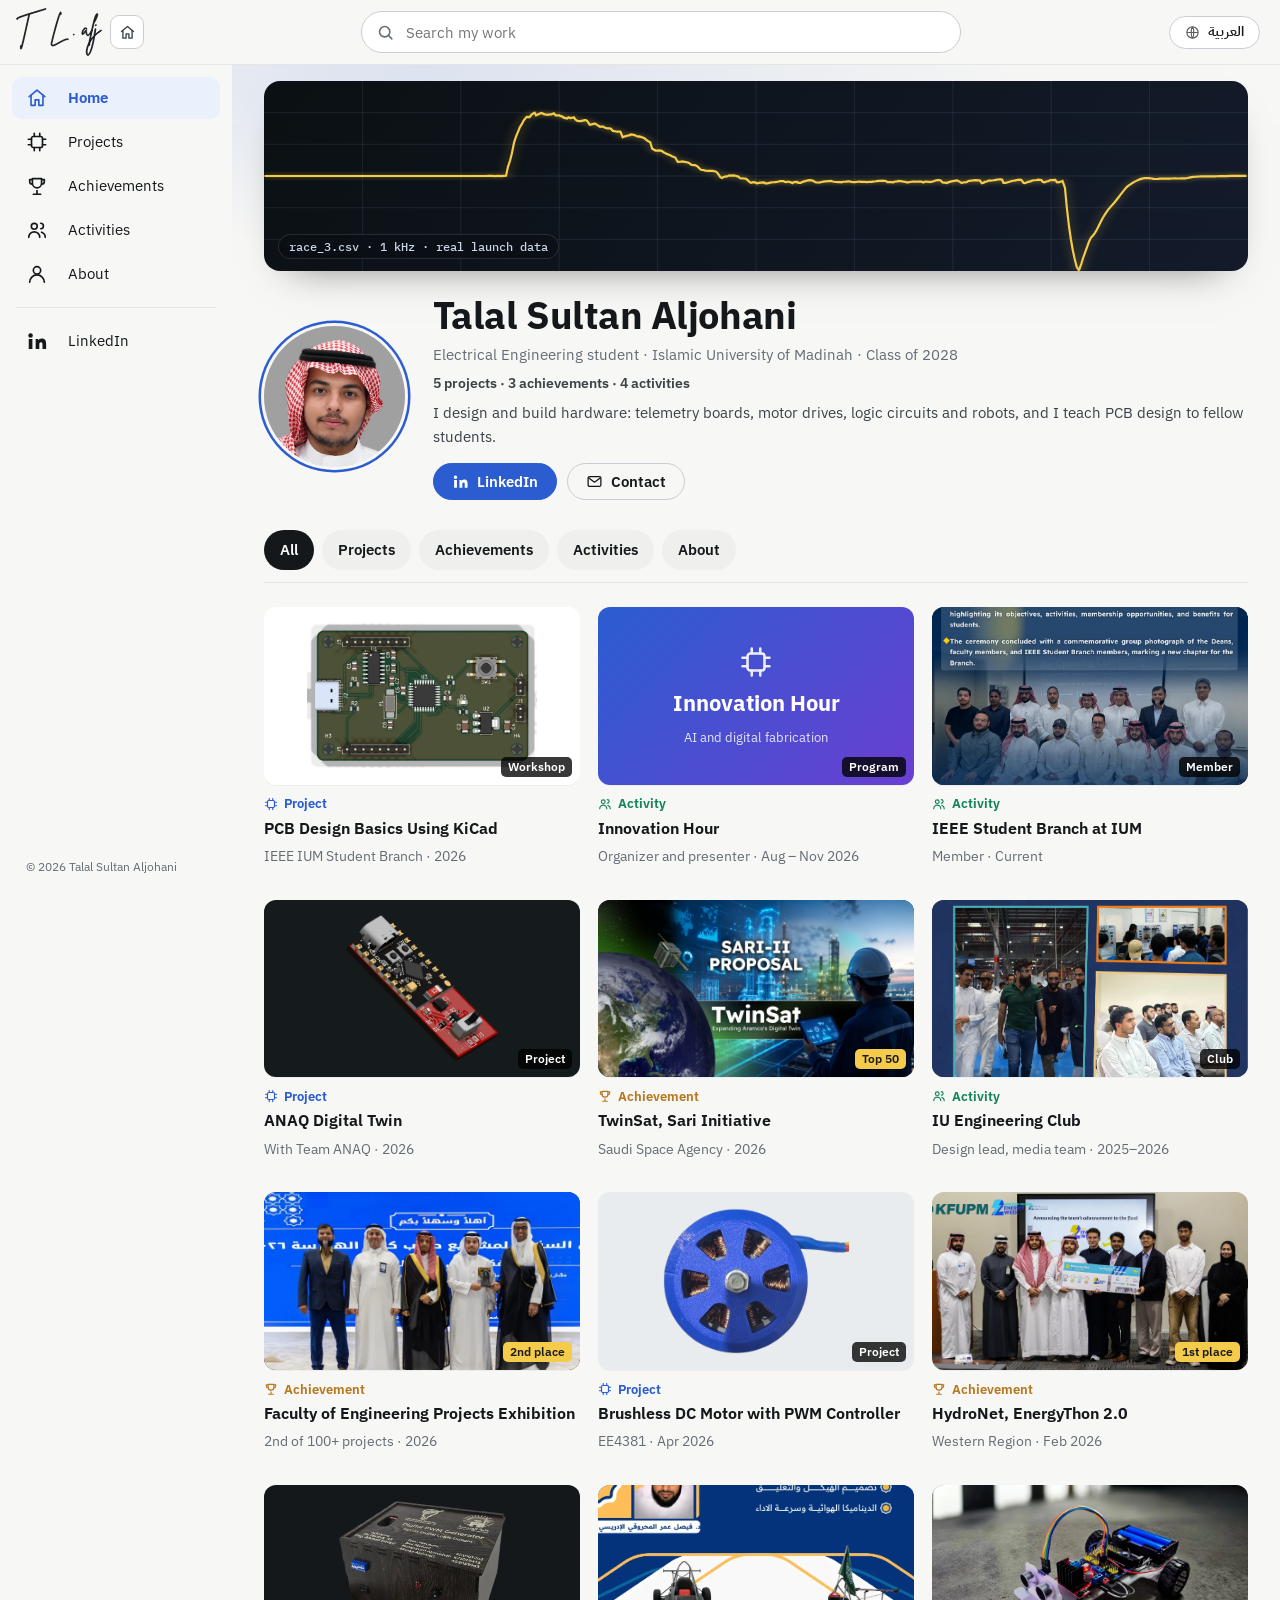
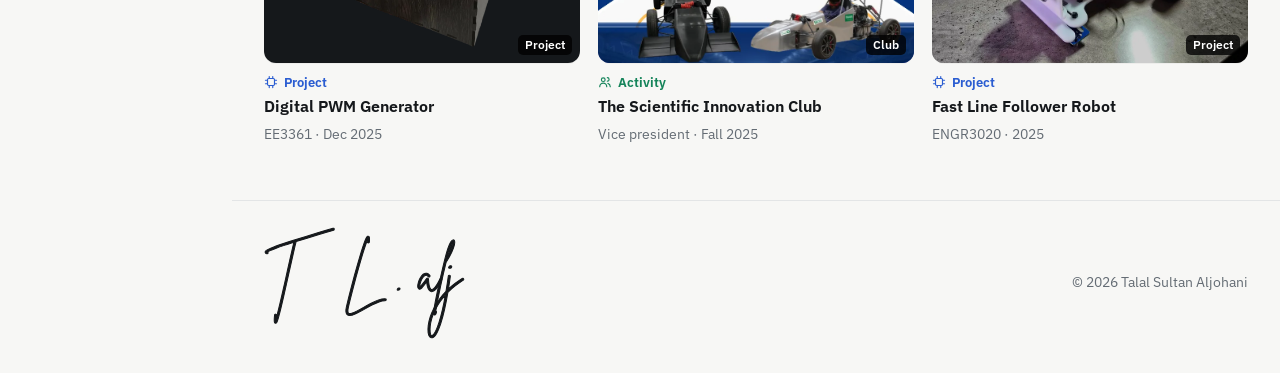
==== index.html @ 17e4949b "Polish: photo only in the channel header, Achievements tab, gentle colour - Remove the avatar and na" ====
<!doctype html>
<html lang="en" dir="ltr" data-lang="en">
<head>
<meta charset="utf-8">
<meta name="viewport" content="width=device-width, initial-scale=1, viewport-fit=cover">
<title>Talal Aljohani</title>
<meta name="description" content="Portfolio of Talal Sultan Aljohani, electrical engineering student at the Islamic University of Madinah: embedded telemetry, motor control, digital logic and robotics projects.">
<meta property="og:title" content="Talal Sultan Aljohani">
<meta property="og:description" content="Electrical engineering projects: ANAQ Digital Twin, a BLDC motor with a PWM controller, a digital PWM generator and a fast line follower robot.">
<link rel="icon" href="data:image/svg+xml,%3Csvg xmlns='http://www.w3.org/2000/svg' viewBox='0 0 32 32'%3E%3Crect width='32' height='32' rx='7' fill='%23101416'/%3E%3Cpath d='M5 22V10h6v12h5V10h6v12h5' fill='none' stroke='%23F4CB4A' stroke-width='2.4'/%3E%3C/svg%3E">
<link rel="preconnect" href="https://fonts.googleapis.com">
<link rel="preconnect" href="https://fonts.gstatic.com" crossorigin>
<link rel="stylesheet" href="https://fonts.googleapis.com/css2?family=IBM+Plex+Mono:wght@400;500;600&family=IBM+Plex+Sans+Arabic:wght@400;500;600;700&family=IBM+Plex+Sans:wght@400;500;600&display=swap">
<script>
(function(){var l='en';try{l=localStorage.getItem('tsa-lang')||'en'}catch(e){}
if(location.hash==='#ar')l='ar';if(location.hash==='#en')l='en';
var h=location.hash.slice(1);var TB={projects:'projects',awards:'awards',activities:'activities',about:'about',skills:'about',contact:'about'};if(TB[h])document.documentElement.setAttribute('data-tab',TB[h]);if(['kicad','anaq','bldc','pwm','lfr','ihour','ieee','inno','engclub','hydronet','expo','twinsat'].indexOf(h)>=0)document.documentElement.setAttribute('data-view',h);
var r=document.documentElement;r.setAttribute('data-lang',l);r.lang=l;r.dir=l==='ar'?'rtl':'ltr';})();
</script>
<style>
:root{
  color-scheme: light;
  --paper:#F0F2F1;
  --surface:#FFFFFF;
  --sunken:#E5E9E8;
  --ink:#101416;
  --ink-2:#343B41;
  --muted:#5A636B;
  --rule:#D1D7D9;
  --rule-2:#A9B1B6;
  --ch1:#8F6000;
  --ch2:#00768A;
  --ch3:#A42366;
  --ch4:#2C54C2;
  --ch5:#1D7A4C;
  --scope-panel:#161C1E;
  --scope-bg:#0A0E0F;
  --scope-grid:rgba(150,190,180,.13);
  --scope-grid-2:rgba(150,190,180,.30);
  --scope-text:#8EA29B;
  --scope-hi:#E7EDEB;
  --trace:#F4CB4A;
  --shadow:0 1px 0 rgba(16,20,22,.04), 0 18px 40px -24px rgba(16,20,22,.45);
  --display:"Archivo","Arial Narrow","Helvetica Neue",Arial,sans-serif;
  --sans:"IBM Plex Sans","Segoe UI",system-ui,-apple-system,sans-serif;
  --mono:"IBM Plex Mono","IBM Plex Sans Arabic",ui-monospace,"Cascadia Mono",Consolas,monospace;
  --arabic:"IBM Plex Sans Arabic","Segoe UI",Tahoma,system-ui,sans-serif;
  --maxw:1180px;
}
@media (prefers-color-scheme: dark){
  :root:not([data-theme="light"]){
    color-scheme: dark;
    --paper:#0C0F11;
    --surface:#141A1D;
    --sunken:#1A2024;
    --ink:#E8ECEE;
    --ink-2:#C3CAD0;
    --muted:#96A0A9;
    --rule:#262E33;
    --rule-2:#3A444B;
    --ch1:#F2C94C;
    --ch2:#46D0DF;
    --ch3:#FF7ABD;
    --ch4:#8AA8FF; --ch5:#5CD694;
    --scope-panel:#141A1C;
    --shadow:0 1px 0 rgba(0,0,0,.2), 0 18px 40px -24px rgba(0,0,0,.8);
  }
}
:root[data-theme="dark"]{
  color-scheme: dark;
  --paper:#0C0F11;
  --surface:#141A1D;
  --sunken:#1A2024;
  --ink:#E8ECEE;
  --ink-2:#C3CAD0;
  --muted:#96A0A9;
  --rule:#262E33;
  --rule-2:#3A444B;
  --ch1:#F2C94C;
  --ch2:#46D0DF;
  --ch3:#FF7ABD;
  --ch4:#8AA8FF; --ch5:#5CD694;
  --scope-panel:#141A1C;
  --shadow:0 1px 0 rgba(0,0,0,.2), 0 18px 40px -24px rgba(0,0,0,.8);
}

/* ---------- language switching ---------- */
html:not([data-lang="ar"]) .ar, html[data-lang="ar"] .en{display:none !important}

*,*::before,*::after{box-sizing:border-box}
html{scroll-behavior:smooth;scroll-padding-top:92px;-webkit-text-size-adjust:100%}
body{margin:0;background:var(--paper);color:var(--ink);font-family:var(--sans);font-size:16.5px;line-height:1.62;-webkit-font-smoothing:antialiased;text-rendering:optimizeLegibility}
html[data-lang="ar"] body{font-family:var(--arabic);font-size:17px;line-height:1.9}
html[data-lang="ar"] *{letter-spacing:0 !important}
img{max-width:100%}
a{color:inherit}
:focus-visible{outline:2px solid var(--ch4);outline-offset:3px;border-radius:4px}
h1,h2,h3,h4{text-wrap:balance}
p{margin:0}
.wrap{max-width:var(--maxw);margin-inline:auto;padding-inline:clamp(16px,4vw,32px)}
.eyebrow{font-family:var(--mono);font-weight:500;font-size:12px;line-height:1.4;letter-spacing:.12em;text-transform:uppercase;color:var(--muted);margin:0}
html[data-lang="ar"] .eyebrow{font-family:var(--arabic);font-size:13.5px;text-transform:none;font-weight:600}
.skip{position:absolute;inset-inline-start:-9999px;top:8px}
.skip:focus{inset-inline-start:12px;z-index:50;background:var(--ink);color:var(--paper);padding:8px 12px;border-radius:6px}

/* ---------- top bar ---------- */
.bar{position:sticky;top:env(safe-area-inset-top,0px);z-index:30;background:color-mix(in srgb,var(--paper) 88%,transparent);-webkit-backdrop-filter:blur(12px) saturate(1.2);backdrop-filter:blur(12px) saturate(1.2);border-bottom:1px solid var(--rule)}
.bar .wrap{display:flex;align-items:center;gap:20px;min-height:78px}
.mark{display:inline-flex;align-items:center;gap:10px;text-decoration:none;font-family:var(--mono);font-weight:600;font-size:15px;color:var(--ink);white-space:nowrap}
.mark svg{width:28px;height:28px;flex:none}
.mark .nm{font-family:var(--sans);font-weight:500;color:var(--muted);font-size:14px}
html[data-lang="ar"] .mark .nm{font-family:var(--arabic)}
.nav{margin-inline-start:auto;display:flex;align-items:center;gap:6px}
.nav ul{display:flex;gap:2px;list-style:none;margin:0;padding:0}
.nav a{display:block;padding:6px 11px;border-radius:6px;text-decoration:none;font-size:14.5px;color:var(--ink-2)}
.nav a:hover{background:var(--sunken);color:var(--ink)}
.sigmark{padding-block:6px;color:var(--ink)}
.bar .wrap > .homebtn{margin-inline-start:-6px}
.homebtn{display:inline-grid;place-items:center;width:34px;height:34px;flex:none;border-radius:9px;border:1px solid var(--rule-2);color:var(--ink-2);background:var(--surface);transition:border-color .15s ease,color .15s ease}
.homebtn:hover{border-color:var(--ink);color:var(--ink)}
.homebtn svg{width:17px;height:17px}
.mark .sig-head{display:block;height:60px;width:auto;aspect-ratio:1756.2/978.8;fill:currentColor;stroke:currentColor;stroke-width:16;stroke-linejoin:round}
.sigfoot{display:inline-flex;color:var(--ink)}
.sig-foot{display:block;height:112px;width:auto;aspect-ratio:1756.2/978.8;fill:currentColor;stroke:currentColor;stroke-width:9;stroke-linejoin:round}
.lang{margin-inline-start:8px;font:600 14px/1 var(--arabic);color:var(--ink);background:var(--surface);border:1px solid var(--rule-2);border-radius:999px;padding:8px 15px;cursor:pointer;display:inline-flex;align-items:center;gap:8px}
.lang:hover{border-color:var(--ink)}
.lang .en{font-family:var(--arabic)}
.lang .ar{font-family:var(--sans)}
.lang svg{width:15px;height:15px;opacity:.7}

/* ---------- hero ---------- */
.hero{padding-block:clamp(36px,6vw,84px) clamp(24px,4vw,48px)}
.hero .wrap{display:grid;grid-template-columns:minmax(0,1fr) minmax(0,1.08fr);gap:clamp(32px,5vw,72px);align-items:center}
h1{font-family:var(--display);font-stretch:66%;font-weight:850;font-size:clamp(3.1rem,7.6vw,6.4rem);line-height:.88;letter-spacing:-.004em;text-transform:uppercase;margin:16px 0 24px}
h1 .l2{display:block;color:var(--muted)}
html[data-lang="ar"] h1{font-family:var(--arabic);font-stretch:normal;font-weight:700;font-size:clamp(2.5rem,5.8vw,4.4rem);line-height:1.18;text-transform:none}
.lead{font-size:clamp(1.06rem,1.35vw,1.2rem);color:var(--ink-2);max-width:36em}
.cta{display:flex;flex-wrap:wrap;gap:12px;margin-top:28px}
.btn{display:inline-flex;align-items:center;gap:8px;padding:11px 18px;border-radius:8px;font-weight:600;font-size:15px;line-height:1.2;text-decoration:none;border:1px solid var(--ink);transition:transform .15s ease}
.btn:hover{transform:translateY(-1px)}
.btn.primary{background:var(--ink);color:var(--paper)}
.btn.ghost{background:transparent;color:var(--ink)}
.btn svg{width:16px;height:16px}
html[dir="rtl"] .btn svg.flip{transform:scaleX(-1)}
.me{display:flex;align-items:center;gap:20px}
.avatar{width:124px;height:124px;border-radius:50%;object-fit:cover;flex:none;background:var(--sunken);border:3px solid var(--surface);box-shadow:0 0 0 1px var(--rule-2),var(--shadow)}
.links .v a{text-decoration:none;border-bottom:1px solid var(--rule-2)}
.mailrow{display:flex;flex-wrap:wrap;align-items:center;gap:8px 12px}
.copy{font:600 12.5px/1 var(--sans);color:var(--ink);background:var(--surface);border:1px solid var(--rule-2);border-radius:999px;padding:6px 12px;cursor:pointer}
html[data-lang="ar"] .copy{font-family:var(--arabic)}
.copy:hover{border-color:var(--ink)}
.copied{font-size:13px;color:var(--ch5)}
.links .v a:hover{border-color:var(--ink)}
.facts{display:grid;grid-template-columns:repeat(3,minmax(0,1fr));margin:36px 0 0;border-top:1px solid var(--rule)}
.facts div{padding-block:14px;padding-inline-end:14px}
.facts dd{margin:4px 0 0;font-weight:500;font-size:15px;line-height:1.4}

/* ---------- oscilloscope ---------- */
.scope-fig{margin:0}
.scope{background:var(--scope-panel);border-radius:16px;padding:12px 12px 10px;box-shadow:var(--shadow);color:var(--scope-text);font-family:"IBM Plex Mono",ui-monospace,Consolas,monospace;border:1px solid #232C30}
.scope-head,.scope-foot{display:flex;justify-content:space-between;align-items:center;gap:10px 16px;flex-wrap:wrap;font-size:11.5px;letter-spacing:.06em;text-transform:uppercase;padding:2px 6px}
.scope-head{padding-bottom:10px}
.scope-head b,.scope-foot b{color:var(--scope-hi);font-weight:500}
.run{display:inline-flex;align-items:center;gap:7px;color:#8BE08F}
.run::before{content:"";width:7px;height:7px;border-radius:50%;background:#58D25E;box-shadow:0 0 8px #58D25E;animation:blink 1.4s steps(2,jump-none) infinite}
.scope-screen{background:var(--scope-bg);border-radius:8px;border:1px solid #1F292C;overflow:hidden;position:relative}
.scope-screen svg{display:block;width:100%;height:auto}
.scope-foot{padding-top:10px}
.c1{display:inline-block;background:var(--trace);color:#111;border-radius:3px;padding:0 5px;margin-inline-end:6px;font-weight:600}
.s-grid{stroke:var(--scope-grid);stroke-width:1;fill:none}
.s-ticks{stroke:var(--scope-grid-2);stroke-width:1;fill:none}
.s-trig{stroke:rgba(244,203,74,.35);stroke-width:1;stroke-dasharray:4 6;fill:none}
.s-trace{stroke:var(--trace);stroke-width:2.2;fill:none;stroke-linejoin:round;stroke-linecap:round}
.s-lbl{fill:var(--scope-text);font:500 25px "IBM Plex Mono",ui-monospace,monospace}
.s-lbl.hi{fill:var(--scope-hi)}
.s-mark{fill:var(--trace)}
.s-dot{fill:none;stroke:var(--scope-hi);stroke-width:1.5}
.beam{animation:beam 7s linear infinite}
@keyframes beam{from{transform:translateX(0)}to{transform:translateX(1060px)}}
@keyframes blink{0%{opacity:1}50%{opacity:.25}100%{opacity:1}}
.scope-cap{margin-top:14px;font-size:13.5px;line-height:1.5;color:var(--muted);max-width:52em}

/* ---------- sections ---------- */
.sec{padding-block:clamp(56px,8vw,104px)}
.home-part.sec{border-top:1px solid var(--rule)}
.sec-head{display:flex;align-items:flex-end;justify-content:space-between;gap:10px 32px;flex-wrap:wrap;border-bottom:2px solid var(--ink);padding-bottom:14px;margin-bottom:10px}
h2{font-family:var(--display);font-stretch:72%;font-weight:800;font-size:clamp(2.2rem,5vw,3.4rem);line-height:.95;text-transform:uppercase;margin:0}
html[data-lang="ar"] h2{font-family:var(--arabic);font-stretch:normal;font-weight:700;text-transform:none;line-height:1.3;font-size:clamp(1.8rem,3.8vw,2.5rem)}
.sec-head p{color:var(--muted);max-width:38em;font-size:15px}

/* channel tokens */
.k1{--ch:var(--ch1)} .k2{--ch:var(--ch2)} .k3{--ch:var(--ch3)} .k4{--ch:var(--ch4)} .k5{--ch:var(--ch5)}
.chip{display:inline-flex;align-items:center;gap:7px;font-family:"IBM Plex Mono",ui-monospace,monospace;font-weight:600;font-size:12.5px;letter-spacing:.06em;color:var(--ch);border:1px solid color-mix(in srgb,var(--ch) 45%,transparent);background:color-mix(in srgb,var(--ch) 9%,transparent);border-radius:5px;padding:3px 8px;line-height:1.3;white-space:nowrap;text-decoration:none}
.chip i{width:7px;height:7px;border-radius:50%;background:var(--ch)}
.sig{width:112px;height:26px;flex:none;overflow:visible}
.sig path{fill:none;stroke:var(--ch);stroke-width:2;stroke-linejoin:round;stroke-linecap:round;vector-effect:non-scaling-stroke}

/* ---------- index ---------- */
.index{list-style:none;margin:0;padding:0}
.index a{display:grid;grid-template-columns:84px minmax(0,1.5fr) minmax(0,1.25fr) 112px 100px;align-items:center;gap:8px 20px;padding:18px 4px;border-bottom:1px solid var(--rule);text-decoration:none;transition:background .15s ease}
.index a:hover{background:color-mix(in srgb,var(--ch) 6%,transparent)}
.ix-t{font-family:var(--display);font-stretch:78%;font-weight:750;font-size:clamp(1.25rem,2vw,1.5rem);line-height:1.1;text-transform:uppercase}
html[data-lang="ar"] .ix-t{font-family:var(--arabic);font-stretch:normal;font-weight:600;text-transform:none;font-size:1.15rem;line-height:1.5}
.ix-c{color:var(--muted);font-size:14.5px;line-height:1.4}
.ix-y{font-family:var(--mono);font-size:13px;color:var(--ink-2);font-variant-numeric:tabular-nums}
html[data-lang="ar"] .ix-y{font-family:var(--arabic);font-size:14px}

/* ---------- views ---------- */
.project{display:none}
html[data-view="expo"] #p-expo,html[data-view="hydronet"] #p-hydronet,html[data-view="twinsat"] #p-twinsat,html[data-view="ihour"] #p-ihour,html[data-view="ieee"] #p-ieee,html[data-view="inno"] #p-inno,html[data-view="engclub"] #p-engclub,html[data-view="kicad"] #p-kicad,html[data-view="anaq"] #p-anaq,html[data-view="bldc"] #p-bldc,html[data-view="pwm"] #p-pwm,html[data-view="lfr"] #p-lfr{display:block}
html[data-view] .home-part{display:none}
html[dir="rtl"] svg.flip{transform:scaleX(-1)}

/* ---------- project cards ---------- */
.cards{display:grid;grid-template-columns:repeat(2,minmax(0,1fr));gap:22px;margin-top:30px}
.card{display:grid;grid-template-rows:auto 1fr;background:var(--surface);border:1px solid var(--rule);border-radius:16px;overflow:hidden;text-decoration:none;color:inherit;transition:border-color .2s ease,transform .2s ease,box-shadow .2s ease}
.card:hover{border-color:color-mix(in srgb,var(--ch) 55%,var(--rule));transform:translateY(-3px);box-shadow:var(--shadow)}
.card-img{display:block;height:clamp(190px,22vw,250px);padding:22px;background:color-mix(in srgb,var(--ch) 7%,var(--sunken))}
.card-img img{display:block;width:100%;height:100%;object-fit:contain;transition:transform .35s ease}
.card:hover .card-img img{transform:scale(1.04)}
.card-body{display:grid;gap:8px;align-content:start;padding:18px 22px 22px}
.card-meta{display:flex;align-items:center;flex-wrap:wrap;gap:8px 12px;color:var(--muted);font-size:13.5px}
.card-t{display:block;font-family:var(--display);font-stretch:72%;font-weight:800;font-size:clamp(1.55rem,2.4vw,1.9rem);line-height:1;text-transform:uppercase;margin-top:6px}
html[data-lang="ar"] .card-t{font-family:var(--arabic);font-stretch:normal;font-weight:700;text-transform:none;font-size:1.35rem;line-height:1.4}
.card-d{color:var(--ink-2);font-size:15px;line-height:1.55}
.more{display:inline-flex;align-items:center;gap:6px;margin-top:6px;font-weight:600;font-size:14.5px;color:var(--ch)}
.more svg{width:16px;height:16px;transition:translate .2s ease}
.card:hover .more svg{translate:3px 0}
html[dir="rtl"] .card:hover .more svg{translate:-3px 0}

.card.feature{grid-column:1/-1;grid-template-columns:minmax(0,1.15fr) minmax(0,1fr);grid-template-rows:none}
.card.feature .card-img{height:auto;min-height:260px;padding:26px}
.card.feature .card-body{align-content:center;padding:26px 30px}
.card.feature .card-t{font-size:clamp(1.8rem,3vw,2.4rem)}
.badge{font-family:"IBM Plex Mono",monospace;font-size:11.5px;letter-spacing:.08em;text-transform:uppercase;color:var(--ch);font-weight:600}
html[data-lang="ar"] .badge{font-family:var(--arabic);font-size:12.5px}

/* ---------- awards ---------- */
.award{margin-top:28px;border:1px solid var(--rule);border-radius:16px;background:var(--surface);padding:clamp(18px,3vw,30px)}
.award .gallery{margin-top:24px}
.award + .award{margin-top:20px}
.award.split{display:grid;grid-template-columns:minmax(0,1fr) minmax(0,1fr);gap:clamp(20px,3vw,36px);align-items:center}
.award.split .aw-head{grid-template-columns:minmax(0,1fr);gap:16px}
.award.split .aw-place{justify-self:start;grid-auto-flow:column;align-items:center;gap:10px;padding:12px 18px;min-width:0}
.award.split .aw-n{font-size:2.6rem}
.award.split .frame.tall{--fh:clamp(220px,24vw,300px)}
.k4 .aw-place{background:color-mix(in srgb,var(--ch4) 12%,var(--surface));border-color:color-mix(in srgb,var(--ch4) 38%,var(--rule));color:var(--ch4)}
.chip.ext svg{width:13px;height:13px}
.chip-row{display:flex;flex-wrap:wrap;gap:8px}
.k5 .aw-place{background:color-mix(in srgb,var(--ch5) 12%,var(--surface));border-color:color-mix(in srgb,var(--ch5) 38%,var(--rule));color:var(--ch5)}
.gallery .field-fig{align-self:start}
.field-fig{margin:0;display:grid;gap:12px;padding:18px;border:1px solid var(--rule);border-radius:12px;background:var(--paper)}
.field{display:block;width:100%;height:auto}
.field .d{fill:var(--rule-2);opacity:.95}
.field .d.on{fill:var(--ch4);opacity:1}
.field .d.us{fill:var(--ch1);opacity:1}
.field .ring{fill:none;stroke:var(--ch1);stroke-width:1.8}
.legend{display:flex;flex-wrap:wrap;gap:6px 18px;font-size:13px;color:var(--muted)}
.legend > span{display:inline-flex;align-items:center;gap:7px}
.lg{width:9px;height:9px;border-radius:50%;background:var(--rule-2);display:inline-block}
.lg.on{background:var(--ch4)}
.lg.us{background:var(--ch1);box-shadow:0 0 0 2px var(--surface),0 0 0 3.5px var(--ch1)}
.aw-head{display:grid;grid-template-columns:auto minmax(0,1fr);gap:clamp(18px,3vw,36px);align-items:center}
.aw-place{display:grid;justify-items:center;gap:2px;padding:18px 22px;border-radius:14px;background:color-mix(in srgb,var(--ch1) 12%,var(--surface));border:1px solid color-mix(in srgb,var(--ch1) 38%,var(--rule));color:var(--ch1);min-width:132px}
.aw-place svg{width:30px;height:30px}
.aw-n{font-family:var(--display);font-stretch:70%;font-weight:850;font-size:3.4rem;line-height:.95;color:var(--ink)}
.aw-n sup{font-size:.4em;vertical-align:super;margin-inline-start:2px}
.aw-l{font-family:"IBM Plex Mono",monospace;font-size:12px;letter-spacing:.12em;text-transform:uppercase;font-weight:600}
html[data-lang="ar"] .aw-l{font-family:var(--arabic);font-size:14px}
.aw-txt{display:grid;gap:8px;justify-items:start}
.aw-txt h3{margin:0;font-family:var(--display);font-stretch:74%;font-weight:800;font-size:clamp(1.5rem,3vw,2.2rem);line-height:1.02;text-transform:uppercase}
html[data-lang="ar"] .aw-txt h3{font-family:var(--arabic);font-stretch:normal;font-weight:700;text-transform:none;font-size:clamp(1.3rem,2.6vw,1.7rem);line-height:1.4}
.aw-txt > p:not(.eyebrow){color:var(--ink-2);max-width:40em}
.prize{display:inline-flex;align-items:center;gap:6px;font-size:13px;font-weight:600;color:var(--ch1);text-decoration:none;border:1px solid color-mix(in srgb,var(--ch1) 40%,transparent);background:color-mix(in srgb,var(--ch1) 10%,transparent);border-radius:999px;padding:3px 10px 3px 8px;line-height:1.3}
.prize svg{width:14px;height:14px}
.empty{margin-top:26px;border:1px dashed var(--rule-2);border-radius:14px;padding:30px 24px;display:flex;align-items:center;gap:18px;color:var(--muted);background:color-mix(in srgb,var(--surface) 55%,transparent)}
.empty svg{width:34px;height:34px;flex:none;color:var(--ch1)}
.empty b{display:block;color:var(--ink);font-weight:600;margin-bottom:2px}

/* ---------- activities ---------- */
.acts{list-style:none;margin:26px 0 0;padding:0;border-top:1px solid var(--rule)}
.act{display:grid;grid-template-columns:130px minmax(0,1fr) auto;gap:8px 26px;align-items:center;padding:22px 8px;border-bottom:1px solid var(--rule);text-decoration:none;color:inherit;transition:background .15s ease}
.act:hover{background:color-mix(in srgb,var(--ch) 6%,transparent)}
.act-when{font-family:"IBM Plex Mono",monospace;font-size:13px;color:var(--muted);font-variant-numeric:tabular-nums}
html[data-lang="ar"] .act-when{font-family:var(--arabic);font-size:14px}
.act-main{display:grid;gap:6px;justify-items:start}
.act-org{font-family:var(--display);font-stretch:74%;font-weight:800;font-size:clamp(1.35rem,2.4vw,1.8rem);line-height:1.02;text-transform:uppercase}
html[data-lang="ar"] .act-org{font-family:var(--arabic);font-stretch:normal;font-weight:700;text-transform:none;font-size:1.3rem;line-height:1.4}
.act-d{color:var(--ink-2);font-size:15px}
.act-go{color:var(--ch)}
.act-go svg{width:22px;height:22px;transition:translate .2s ease}
.act:hover .act-go svg{translate:4px 0}
html[dir="rtl"] .act:hover .act-go svg{translate:-4px 0}
.rolepill{display:inline-flex;align-items:center;font-size:12.5px;font-weight:600;color:var(--ch);border:1px solid color-mix(in srgb,var(--ch) 45%,transparent);background:color-mix(in srgb,var(--ch) 9%,transparent);border-radius:999px;padding:2px 11px;line-height:1.5;white-space:nowrap}
.topics{list-style:none;margin:0;padding:0;display:flex;flex-wrap:wrap;gap:8px}
.topics li{font-size:14px;padding:5px 12px;border-radius:999px;border:1px solid color-mix(in srgb,var(--ch) 40%,var(--rule));background:color-mix(in srgb,var(--ch) 7%,transparent);color:var(--ink-2)}
.tl{list-style:none;margin:0;padding:0;border-top:1px solid var(--rule)}
.tl li{display:grid;grid-template-columns:118px minmax(0,1fr);gap:14px;padding-block:13px;border-bottom:1px solid var(--rule)}
.tl time{font-family:"IBM Plex Mono",monospace;font-size:12.5px;font-weight:600;color:var(--ch);padding-top:3px;font-variant-numeric:tabular-nums}
html[data-lang="ar"] .tl time{font-family:var(--arabic);font-size:13.5px;padding-top:1px}
.tl b{display:block;font-weight:600;line-height:1.4}
.tl .d{display:block;color:var(--ink-2);font-size:14.5px;line-height:1.55;margin-top:2px}
.stats{display:grid;grid-template-columns:repeat(4,minmax(0,1fr));gap:12px}
.stat{display:grid;gap:6px;align-content:start;padding:16px;border:1px solid var(--rule);border-radius:12px;background:var(--surface)}
.stat b{font-family:var(--display);font-stretch:70%;font-weight:850;font-size:2.3rem;line-height:1;color:var(--ch);font-variant-numeric:tabular-nums}
.stat span{font-size:13.5px;line-height:1.4;color:var(--muted)}
.posters{display:grid;grid-template-columns:repeat(5,minmax(0,1fr));gap:16px 14px;margin-top:44px}
.posters .fig{grid-column:auto}
.posters .frame,.side-fig .frame{height:auto;aspect-ratio:778/1100;background:#0F1113;border-color:#23292D}
.posters .frame img,.side-fig .frame img{object-fit:cover;object-position:top}
.side-fig{margin-top:24px}
.side-fig .frame{aspect-ratio:891/1100}
a.inl{text-decoration:none;border-bottom:1px solid var(--rule-2)}
a.inl:hover{border-color:var(--ink)}

/* ---------- project page chrome ---------- */
.crumbs{display:flex;align-items:center;justify-content:space-between;gap:12px;margin-bottom:30px;padding-bottom:14px;border-bottom:1px solid var(--rule)}
.back{display:inline-flex;align-items:center;gap:8px;padding:7px 12px;margin-inline-start:-12px;border-radius:8px;text-decoration:none;font-weight:500;color:var(--ink-2)}
.back:hover{background:var(--sunken);color:var(--ink)}
.back svg{width:17px;height:17px}
.pos{font-family:"IBM Plex Mono",monospace;font-size:12.5px;color:var(--muted)}
.pn{display:grid;grid-template-columns:repeat(2,minmax(0,1fr));gap:16px;margin-top:60px;padding-top:26px;border-top:1px solid var(--rule)}
.pn a{display:grid;gap:4px;padding:16px 18px;border:1px solid var(--rule);border-radius:12px;background:var(--surface);text-decoration:none;transition:border-color .2s ease}
.pn a:hover{border-color:var(--ch)}
.pn .next{grid-column:2;text-align:end}
.pn b{font-weight:600;line-height:1.35}
.pn .prev{grid-column:1}
.pn small{display:inline-flex;align-items:center;gap:6px}
.pn .next small{justify-content:flex-end}
.pn .prev small::before{content:"←";font-size:14px;letter-spacing:0}
.pn .next small::after{content:"→";font-size:14px;letter-spacing:0}
html[dir="rtl"] .pn .prev small::before{content:"→"}
html[dir="rtl"] .pn .next small::after{content:"←"}

/* ---------- project ---------- */
.project{padding-block:clamp(22px,3vw,34px) clamp(56px,8vw,90px)}
.p-meta{display:flex;align-items:center;flex-wrap:wrap;gap:10px 16px;color:var(--muted);font-size:14px}
.p-meta .sep{width:1px;height:14px;background:var(--rule-2)}
h3.p-title{font-family:var(--display);font-stretch:68%;font-weight:850;font-size:clamp(2.4rem,6vw,4.4rem);line-height:.9;text-transform:uppercase;margin:18px 0 14px;max-width:16ch}
html[data-lang="ar"] h3.p-title{font-family:var(--arabic);font-stretch:normal;font-weight:700;text-transform:none;line-height:1.3;font-size:clamp(1.9rem,4.2vw,2.9rem);max-width:none}
.p-sub{font-size:clamp(1.08rem,1.5vw,1.25rem);color:var(--ink-2);max-width:40em}
.p-body{display:grid;grid-template-columns:minmax(0,1.3fr) minmax(0,.9fr);gap:clamp(28px,4.5vw,64px);margin-top:36px;align-items:start}
.p-text{display:grid;gap:18px;max-width:40em}
.p-text h4{margin:10px 0 0}
.done{list-style:none;margin:0;padding:0;display:grid;gap:10px}
.done li{position:relative;padding-inline-start:22px}
.done li::before{content:"";position:absolute;inset-inline-start:2px;top:.62em;width:8px;height:8px;background:var(--ch);border-radius:1px}
.note{padding:16px 18px;border-radius:10px;background:color-mix(in srgb,var(--ch) 8%,var(--surface));border:1px solid color-mix(in srgb,var(--ch) 32%,var(--rule));display:grid;gap:6px}
.note .eyebrow{color:var(--ch)}
.live{display:flex;align-items:center;justify-content:space-between;flex-wrap:wrap;gap:14px 20px;padding:16px 18px;border-radius:10px;border:1px solid var(--rule-2);background:var(--surface)}
.live-t{font-weight:600}
.live-d{font-size:14.5px;color:var(--muted);max-width:30em}
.note p{font-size:15.5px;color:var(--ink-2)}

.spec{width:100%;border-collapse:collapse;font-size:14.5px}
.spec caption{caption-side:top;text-align:start;padding-bottom:10px;border-bottom:2px solid var(--ink)}
.spec th{text-align:start;font-weight:500;color:var(--muted);padding-block:9px;padding-inline-end:14px;border-bottom:1px solid var(--rule);vertical-align:top;width:40%;line-height:1.4}
.spec td{unicode-bidi:plaintext;padding-block:9px;border-bottom:1px solid var(--rule);font-family:var(--mono);font-size:13.5px;line-height:1.45;font-variant-numeric:tabular-nums;color:var(--ink)}
html[data-lang="ar"] .spec td{font-size:14px}
.people{margin:20px 0 0;display:grid;gap:12px;font-size:14.5px}
.people dd{margin:3px 0 0;color:var(--ink-2);line-height:1.5}

/* modes (ANAQ) */
.panel{margin-top:44px;display:grid;gap:14px}
.modes{list-style:none;margin:0;padding:0;display:grid;grid-template-columns:repeat(4,minmax(0,1fr));border:1px solid var(--rule);border-radius:12px;overflow:hidden;background:var(--surface)}
.modes li{padding:18px;display:grid;gap:6px;align-content:start;border-inline-start:1px solid var(--rule)}
.modes li:first-child{border-inline-start:0}
.m-top{display:flex;align-items:center;gap:10px}
.m-n{font-family:"IBM Plex Mono",monospace;font-size:12px;color:var(--muted)}
.m-name{font-weight:600}
.m-led{font-family:var(--mono);font-size:12px;color:var(--muted)}
html[data-lang="ar"] .m-led{font-family:var(--arabic);font-size:13px}
.modes p{font-size:14px;color:var(--ink-2);line-height:1.5}
.led{width:11px;height:11px;border-radius:50%;flex:none}
.led.b{background:#3D8BFF;box-shadow:0 0 0 3px rgba(61,139,255,.18),0 0 10px rgba(61,139,255,.8)}
.led.g{background:#3FCB5B;box-shadow:0 0 0 3px rgba(63,203,91,.18),0 0 10px rgba(63,203,91,.8)}
.led.slow{animation:blink 1.8s steps(2,jump-none) infinite}
.led.fast{animation:blink .45s steps(2,jump-none) infinite}

/* signal chain */
.chain{list-style:none;margin:0;padding:0;display:grid;grid-template-columns:repeat(6,minmax(0,1fr));gap:14px}
.chain li{position:relative;padding:14px;border:1px solid var(--rule);border-radius:10px;background:var(--surface);display:grid;gap:4px;align-content:start}
.chain li + li::before{content:"";position:absolute;top:50%;inset-inline-start:-12px;width:10px;height:10px;border-top:2px solid var(--ch);border-inline-end:2px solid var(--ch);transform:translateY(-50%) rotate(45deg)}
html[dir="rtl"] .chain li + li::before{transform:translateY(-50%) rotate(-45deg)}
.chain b{font-size:14.5px;line-height:1.3}
.chain span{unicode-bidi:plaintext;font-family:var(--mono);font-size:12px;color:var(--muted);line-height:1.45}
html[data-lang="ar"] .chain span{font-size:12.5px}

/* gallery */
.gallery{--fh:clamp(220px,27vw,330px);display:grid;grid-template-columns:repeat(12,minmax(0,1fr));gap:20px 18px;margin-top:44px}
.fig{margin:0;display:grid;gap:9px;align-content:start}
.s3{grid-column:span 3}.s4{grid-column:span 4}.s5{grid-column:span 5}.s6{grid-column:span 6}.s7{grid-column:span 7}.s8{grid-column:span 8}.s12{grid-column:span 12}
.frame{display:block;height:var(--fh);border-radius:10px;overflow:hidden;background:var(--sunken);border:1px solid var(--rule);cursor:zoom-in;position:relative}
.frame img{display:block;width:100%;height:100%;object-fit:contain;transition:transform .35s ease}
.frame:hover img{transform:scale(1.025)}
.frame.pad img{padding:16px}
.frame.cover img{object-fit:cover}
.frame.white{background:#FFFFFF;border-color:var(--rule)}
.frame.night{background:#0F1113;border-color:#23292D}
.frame.tall{--fh:clamp(260px,34vw,420px)}
.fig figcaption{font-size:13.5px;color:var(--muted);line-height:1.45}
.fn{font-family:"IBM Plex Mono",monospace;font-size:12px;color:var(--ink);margin-inline-end:6px;white-space:nowrap}
html[data-lang="ar"] .fn{font-family:var(--arabic);font-weight:600;font-size:13px}

.tags{list-style:none;margin:28px 0 0;padding:0;display:flex;flex-wrap:wrap;gap:8px}
.tags li{font-family:"IBM Plex Mono",monospace;font-size:12.5px;padding:4px 10px;border:1px solid var(--rule-2);border-radius:999px;color:var(--ink-2)}

/* PWM widget */
.pwm{margin-top:44px;border:1px solid var(--rule);border-radius:14px;background:var(--surface);padding:clamp(16px,2.6vw,26px);display:grid;grid-template-columns:minmax(0,.85fr) minmax(0,1.15fr);gap:clamp(20px,3vw,40px);align-items:center}
.pwm-l{display:grid;gap:14px}
.pwm-l h4{margin:0;font-size:1.15rem}
.pwm-l > p{color:var(--ink-2);font-size:15px}
.dipbox{direction:ltr;display:inline-grid;gap:6px;justify-self:start;background:#1F4FA8;border-radius:8px;padding:10px 12px 8px;box-shadow:inset 0 -3px 0 rgba(0,0,0,.25)}
html[dir="rtl"] .dipbox{justify-self:end}
.dipbox .on{font:600 11px "IBM Plex Mono",monospace;color:#fff;letter-spacing:.08em}
.dips{display:flex;gap:6px}
.dip{appearance:none;border:0;padding:0;width:26px;height:44px;border-radius:4px;background:#0E2F6E;position:relative;cursor:pointer}
.dip::after{content:"";position:absolute;left:4px;right:4px;height:18px;bottom:4px;border-radius:3px;background:#F4F6F8;transition:bottom .15s ease}
.dip[aria-pressed="true"]::after{bottom:22px}
.dip:focus-visible{outline:2px solid #F4CB4A;outline-offset:2px}
.dipw{display:flex;gap:6px}
.dipw span{width:26px;text-align:center;font:500 10.5px "IBM Plex Mono",monospace;color:#CFE0FF}
.readout{direction:ltr;display:flex;flex-wrap:wrap;gap:6px 18px;font-family:"IBM Plex Mono",monospace;font-size:14px;color:var(--ink-2);font-variant-numeric:tabular-nums}
html[dir="rtl"] .readout{justify-content:flex-end}
.readout b{color:var(--ink);font-weight:600}
.readout .duty b{color:var(--ch3);font-size:1.35em}
.pwm-plot{direction:ltr}
.pwm-plot svg{display:block;width:100%;height:auto}
.pp-axis{stroke:var(--rule-2);stroke-width:1;fill:none}
.pp-grid{stroke:var(--rule);stroke-width:1;fill:none;stroke-dasharray:3 5}
.pp-ramp{stroke:var(--ink-2);stroke-width:1.6;fill:none}
.pp-b{stroke:var(--ch3);stroke-width:2;fill:none;stroke-dasharray:6 5}
.pp-hi{fill:color-mix(in srgb,var(--ch3) 14%,transparent)}
.pp-out{stroke:var(--ch3);stroke-width:2.6;fill:none;stroke-linejoin:round}
.pp-t{fill:var(--muted);font:500 12px "IBM Plex Mono",monospace}
.pp-t.b{fill:var(--ch3)}

/* skills */
.skills{display:grid;grid-template-columns:repeat(3,minmax(0,1fr));gap:0;margin-top:26px;border-top:1px solid var(--rule)}
.skill{padding:22px 22px 24px 0;padding-inline:0 22px;border-bottom:1px solid var(--rule);display:grid;gap:12px;align-content:start}
.skill h3{margin:0;font-size:1.08rem;font-weight:600}
.skill ul{list-style:none;margin:0;padding:0;display:flex;flex-wrap:wrap;gap:6px 14px;color:var(--ink-2);font-size:15px}
.skill ul li{position:relative}
.skill .ev{display:flex;flex-wrap:wrap;gap:6px}
.skill .ev .chip{font-size:11.5px;padding:2px 7px}

/* about */
.about{display:grid;grid-template-columns:minmax(0,1fr) minmax(0,1fr);gap:clamp(28px,5vw,72px);margin-top:30px;align-items:start}
.about-text{display:grid;gap:16px;font-size:1.08rem;color:var(--ink-2);max-width:36em}
.edu{margin:0;display:grid;gap:0;border-top:2px solid var(--ink)}
.edu div{display:grid;grid-template-columns:130px minmax(0,1fr);gap:14px;padding-block:12px;border-bottom:1px solid var(--rule)}
.edu dt{color:var(--muted);font-size:14px}
.edu dd{margin:0;font-weight:500}
.courses{width:100%;border-collapse:collapse;margin-top:26px;font-size:14.5px}
.courses caption{caption-side:top;text-align:start;padding-bottom:10px}
.courses td{padding-block:10px;border-bottom:1px solid var(--rule);vertical-align:top;padding-inline-end:12px}
.courses td:first-child{font-family:"IBM Plex Mono",monospace;font-size:13px;white-space:nowrap;color:var(--ink)}
.courses td:last-child{padding-inline-end:0;text-align:end}

/* contact */
.contact{display:grid;grid-template-columns:minmax(0,1fr);margin-top:30px;max-width:720px}
.contact-lead{font-size:clamp(1.15rem,2vw,1.45rem);line-height:1.45;max-width:26em}
.links{list-style:none;margin:0;padding:0;border-top:2px solid var(--ink)}
.links li{display:grid;grid-template-columns:120px minmax(0,1fr);gap:14px;align-items:center;padding-block:14px;border-bottom:1px solid var(--rule)}
.links .k{color:var(--muted);font-size:14px}
.links .v{font-family:var(--mono);font-size:14.5px;overflow-wrap:anywhere}
.todo{display:inline-block;border:1px dashed var(--rule-2);border-radius:6px;padding:2px 8px;color:var(--muted);font-family:var(--sans);font-size:13.5px}
html[data-lang="ar"] .todo{font-family:var(--arabic)}

footer{border-top:1px solid var(--rule);padding-block:26px 34px;color:var(--muted);font-size:13.5px}
footer .wrap{display:flex;flex-wrap:wrap;justify-content:space-between;gap:14px 24px;align-items:center}
footer .mark{font-size:13.5px}

/* lightbox */
dialog.lb{border:0;padding:0;background:transparent;max-width:min(1200px,94vw);max-height:92vh;color:#E8ECEE}
dialog.lb::backdrop{background:rgba(6,8,9,.86)}
dialog.lb figure{margin:0;display:grid;gap:10px}
dialog.lb img{display:block;max-width:100%;max-height:80vh;margin-inline:auto;border-radius:8px;background:#fff}
dialog.lb figcaption{font-size:14px;text-align:center;color:#C9D1D6}
dialog.lb .x{position:fixed;top:14px;inset-inline-end:16px;width:40px;height:40px;border-radius:50%;border:1px solid rgba(255,255,255,.3);background:rgba(20,24,26,.8);color:#fff;font-size:22px;line-height:1;cursor:pointer}

/* ---------- responsive ---------- */
@media (max-width: 1020px){
  .chain{grid-template-columns:repeat(3,minmax(0,1fr))}
  .modes{grid-template-columns:repeat(2,minmax(0,1fr))}
  .modes li:nth-child(3){border-inline-start:0}
  .modes li:nth-child(n+3){border-top:1px solid var(--rule)}
  .skills{grid-template-columns:repeat(2,minmax(0,1fr))}
  .index a{grid-template-columns:84px minmax(0,1.4fr) minmax(0,1.2fr) 100px}
  .index .sig{display:none}
}
@media (max-width: 900px){
  .posters{grid-template-columns:repeat(3,minmax(0,1fr))}
  .stats{grid-template-columns:repeat(2,minmax(0,1fr))}
  .hero .wrap,.p-body,.about,.contact,.pwm{grid-template-columns:minmax(0,1fr)}
  .nav ul{display:none}
}
@media (max-width: 760px){
  .cards{grid-template-columns:minmax(0,1fr)}
  .act{grid-template-columns:minmax(0,1fr) auto;padding-inline:4px}
  .act-when{grid-column:1/-1}
  .posters{grid-template-columns:repeat(2,minmax(0,1fr))}
  .posters .frame,.side-fig .frame{max-height:none}
  .posters .frame img,.side-fig .frame img{height:100%;max-height:none}
  .tl li{grid-template-columns:minmax(0,1fr);gap:2px}
  .mark .sig-head{height:50px}
  .avatar{width:104px;height:104px}
  .sig-foot{height:80px}
  .aw-head{grid-template-columns:minmax(0,1fr)}
  .award.split{grid-template-columns:minmax(0,1fr)}
  .aw-place{justify-self:start;grid-auto-flow:column;align-items:center;gap:10px;padding:12px 16px;min-width:0}
  .aw-n{font-size:2.4rem}
  .card.feature{grid-template-columns:minmax(0,1fr);grid-template-rows:auto 1fr}
  .card.feature .card-img{height:clamp(190px,50vw,250px);min-height:0}
  .card.feature .card-body{padding:18px 22px 22px}
  .pn{gap:10px}
  .pn a{padding:12px 14px}
  .pn b{font-size:14px}
}
@media (max-width: 720px){
  .index a{grid-template-columns:auto minmax(0,1fr);grid-template-areas:"c t" ". d" ". y";gap:4px 14px;padding-block:16px}
  .index .chip{grid-area:c;align-self:start;margin-top:4px}
  .index .ix-t{grid-area:t}.index .ix-c{grid-area:d}.index .ix-y{grid-area:y}
  .facts{grid-template-columns:minmax(0,1fr)}
  .facts div{border-bottom:1px solid var(--rule)}
  .gallery{grid-template-columns:minmax(0,1fr)}
  .gallery .fig{grid-column:auto}
  .frame,.frame.tall{height:auto;max-height:440px}
  .frame img{height:auto;max-height:440px}
  .skills{grid-template-columns:minmax(0,1fr)}
  .edu div,.links li{grid-template-columns:100px minmax(0,1fr)}
  .scope-foot span:nth-child(4){display:none}
}
@media (max-width: 520px){
  .chain{grid-template-columns:minmax(0,1fr)}
  .chain li + li::before{top:-12px;inset-inline-start:22px;transform:rotate(135deg)}
  html[dir="rtl"] .chain li + li::before{transform:rotate(135deg)}
  .modes{grid-template-columns:minmax(0,1fr)}
  .modes li{border-inline-start:0 !important;border-top:1px solid var(--rule)}
  .modes li:first-child{border-top:0}
  .mark .nm{display:none}
  .dip{width:22px;height:40px}.dips,.dipw{gap:5px}.dipw span{width:22px}
}
@media (prefers-reduced-motion: reduce){
  html{scroll-behavior:auto}
  .beam{display:none}
  .run::before,.led.slow,.led.fast{animation:none}
  .frame img,.btn,.card,.card-img img,.more svg{transition:none}
}

/* =====================================================================
   Simple theme: calmer type, one accent, fewer lines and badges.
   Loaded last so it overrides the rules above.
   ===================================================================== */
:root{
  --paper:#F7F7F5; --surface:#FFFFFF; --sunken:#EFF0EE; --ink:#15181B; --ink-2:#3B4148; --muted:#646C74;
  --rule:#E3E5E6; --rule-2:#C9CDD1; --accent:#2B5DD1; --accent-soft:#EAF0FC; --on-accent:#FFFFFF;
  --display:var(--sans);
}
@media (prefers-color-scheme: dark){
  :root:not([data-theme="light"]){
    --paper:#101315; --surface:#171B1E; --sunken:#1D2226; --ink:#ECEFF1; --ink-2:#C6CDD3; --muted:#98A1A9;
    --rule:#252B30; --rule-2:#39424A; --accent:#8FB0FF; --accent-soft:#1B2436; --on-accent:#0D1420;
  }
}
:root[data-theme="dark"]{
  --paper:#101315; --surface:#171B1E; --sunken:#1D2226; --ink:#ECEFF1; --ink-2:#C6CDD3; --muted:#98A1A9;
  --rule:#252B30; --rule-2:#39424A; --accent:#8FB0FF; --accent-soft:#1B2436; --on-accent:#0D1420;
}
.k1,.k2,.k3,.k4,.k5{--ch:var(--accent)}

/* type: sentence case everywhere, one family */
h1,h2,h3,.p-title,.card-t,.act-org,.aw-n,.stat b{font-family:var(--sans);font-stretch:normal;text-transform:none;letter-spacing:-.012em}
html[data-lang="ar"] h1,html[data-lang="ar"] h2,html[data-lang="ar"] h3,html[data-lang="ar"] .p-title,html[data-lang="ar"] .card-t,html[data-lang="ar"] .act-org{font-family:var(--arabic)}
.eyebrow{font-family:var(--sans);font-size:13px;font-weight:600;letter-spacing:0;text-transform:none;color:var(--muted)}
.chip:not(.ext),.fn,.skill .ev,.sig{display:none}
.chip.ext{color:var(--accent);border-color:color-mix(in srgb,var(--accent) 35%,transparent);background:var(--accent-soft)}
.spec td,.links .v{font-family:var(--sans)}
.pos{font-family:var(--sans)}

/* header */
.bar{background:color-mix(in srgb,var(--paper) 92%,transparent)}

/* hero */
.hero{padding-block:clamp(40px,7vw,88px) clamp(24px,4vw,40px)}
.hero .wrap{display:block}
.hero .wrap > div{max-width:780px}
.me{gap:clamp(18px,3vw,28px);align-items:center}
.avatar{width:132px;height:132px;border-width:4px;box-shadow:0 0 0 1px var(--rule-2)}
.me-t{display:grid;gap:6px}
h1{font-weight:700;font-size:clamp(2rem,4.6vw,3.1rem);line-height:1.1;margin:0}
html[data-lang="ar"] h1{font-size:clamp(1.9rem,4.4vw,2.8rem);line-height:1.3}
.role{color:var(--muted);font-size:clamp(1rem,1.6vw,1.1rem)}
.lead{margin-top:26px;font-size:clamp(1.05rem,1.5vw,1.16rem);line-height:1.7;max-width:44em}
.btn.primary{background:var(--accent);border-color:var(--accent);color:var(--on-accent)}
.btn.ghost{border-color:var(--rule-2)}
.facts-line{list-style:none;margin:28px 0 0;padding:0;display:flex;flex-wrap:wrap;gap:8px 22px;color:var(--muted);font-size:14.5px}
.facts-line li{display:inline-flex;align-items:center;gap:8px}
.facts-line li::before{content:"";width:6px;height:6px;border-radius:50%;background:var(--accent)}

/* sections */
.sec{padding-block:clamp(48px,7vw,84px)}
.home-part.sec{border-top:0}
.sec-head{border-bottom:0;padding-bottom:0;margin-bottom:6px;align-items:baseline}
h2{font-weight:700;font-size:clamp(1.7rem,3.4vw,2.3rem);line-height:1.2}
html[data-lang="ar"] h2{font-size:clamp(1.6rem,3.2vw,2.1rem)}

/* cards (projects + awards) */
.cards{gap:20px}
.cards-3{grid-template-columns:repeat(3,minmax(0,1fr))}
.card{border-radius:14px;border-color:var(--rule);box-shadow:0 1px 2px rgba(0,0,0,.03)}
.card:hover{transform:translateY(-2px);border-color:var(--rule-2);box-shadow:0 10px 30px -18px rgba(0,0,0,.35)}
.card-img{background:var(--sunken)}
.card-img.photo{padding:0;height:clamp(170px,17vw,200px)}
.card-img.photo img{object-fit:cover}
.card-t{font-weight:650;font-size:clamp(1.15rem,1.7vw,1.3rem);line-height:1.3;margin-top:2px}
html[data-lang="ar"] .card-t{font-size:1.15rem;line-height:1.5}
.card.feature .card-t{font-size:clamp(1.35rem,2.2vw,1.65rem)}
.card-meta{font-size:13.5px}
.card-d{font-size:14.5px}
.more{color:var(--accent);font-size:14px}
.place{justify-self:start;font-size:12.5px;font-weight:700;color:var(--accent);background:var(--accent-soft);border-radius:999px;padding:3px 10px}
.prize{color:var(--accent);border-color:color-mix(in srgb,var(--accent) 35%,transparent);background:var(--accent-soft)}

/* activities list */
.acts{border-top:1px solid var(--rule)}
.act{padding-block:18px}
.act-org{font-weight:650;font-size:clamp(1.12rem,1.8vw,1.3rem);line-height:1.3}
.rolepill{color:var(--accent);background:var(--accent-soft);border-color:transparent}

/* skills */
.skills{border-top:0;gap:14px}
.skill{border:1px solid var(--rule);border-radius:12px;background:var(--surface);padding:18px 20px}
.skill h3{font-size:1.02rem}

/* about + contact */
.edu{border-top:1px solid var(--rule)}
.links{border-top:1px solid var(--rule)}

/* detail pages: one comfortable reading column */
.project .wrap{max-width:1000px}
h3.p-title{font-family:var(--sans);font-stretch:normal;text-transform:none;font-weight:700;font-size:clamp(1.8rem,4vw,2.6rem);line-height:1.15;margin:14px 0 12px;max-width:none}
.badge{font-family:var(--sans);text-transform:none;letter-spacing:0;font-size:12.5px}
.aw-l,.m-n{font-family:var(--sans);text-transform:none;letter-spacing:0}
html[data-lang="ar"] h3.p-title{font-size:clamp(1.7rem,3.8vw,2.4rem)}
.p-sub{font-size:clamp(1.05rem,1.5vw,1.15rem);max-width:46em}
.p-body{grid-template-columns:minmax(0,1fr);gap:34px;max-width:780px}
.p-text{max-width:none}
.spec caption{border-bottom:1px solid var(--rule-2)}
.spec th{width:34%}
.note{background:var(--accent-soft);border-color:transparent}
.live{border-color:var(--rule)}
.panel{max-width:1000px}
.project .scope-fig{max-width:780px}
.gallery{grid-template-columns:repeat(2,minmax(0,1fr));gap:18px}
.gallery .fig{grid-column:auto}
.gallery .frame,.gallery .frame.tall{height:auto;aspect-ratio:4/3;max-height:none}
.gallery .frame img{height:100%;max-height:none}
.gallery .field-fig{grid-column:auto}
.tags li{font-family:var(--sans);border-color:var(--rule)}
.chain li,.modes,.stat,.pwm{border-color:var(--rule)}
.pn a{border-color:var(--rule)}

@media (max-width: 900px){
  .cards-3{grid-template-columns:minmax(0,1fr)}
}
@media (max-width: 720px){
  .avatar{width:96px;height:96px}
  .me{align-items:center}
  .gallery{grid-template-columns:minmax(0,1fr)}
  .gallery .frame img{height:100%}
}

/* =====================================================================
   YouTube-style layout: top bar with search, side guide (bottom bar on
   phones), channel header with tabs, thumbnail grid, watch pages.
   ===================================================================== */
:root{--side:232px;--bar-h:64px}
html{scroll-padding-top:128px}
.bar .wrap{max-width:none;min-height:var(--bar-h);padding-inline:16px 20px;gap:14px}
.mark .sig-head{height:48px}
.nav{flex:1;gap:10px;margin-inline-start:12px}
.search{position:relative;flex:1;max-width:600px;margin-inline:auto;display:flex;align-items:center}
.search input{width:100%;height:42px;border:1px solid var(--rule-2);border-radius:999px;background:var(--surface);color:var(--ink);font:15px var(--sans);padding-inline:44px 16px;outline:none}
html[data-lang="ar"] .search input{font-family:var(--arabic)}
.search input:focus{border-color:var(--accent);box-shadow:0 0 0 3px var(--accent-soft)}
.s-ico{position:absolute;inset-inline-start:15px;display:inline-flex;color:var(--muted);pointer-events:none}
.s-ico svg,.s-open svg,.s-close svg{width:19px;height:19px}
.s-open,.s-close{display:none;appearance:none;border:0;background:transparent;color:var(--ink);width:40px;height:40px;border-radius:50%;cursor:pointer;align-items:center;justify-content:center}
.s-open:hover,.s-close:hover{background:var(--sunken)}

/* side guide */
.side{position:fixed;z-index:25;top:calc(var(--bar-h) + 1px + env(safe-area-inset-top,0px));bottom:0;inset-inline-start:0;width:var(--side);padding:12px;display:flex;flex-direction:column;gap:2px;overflow-y:auto;background:var(--paper)}
.side-i{display:flex;align-items:center;gap:20px;padding:10px 14px;border-radius:10px;color:var(--ink);text-decoration:none;font-size:14.5px;line-height:1.2}
.side-i svg{width:22px;height:22px;flex:none}
.side-i:hover{background:var(--sunken)}
.side-i.on{background:var(--sunken);font-weight:650}
.side hr{border:0;border-top:1px solid var(--rule);margin:10px 4px}
.side-foot{margin:auto 0 0;padding:12px 14px;font-size:12px;color:var(--muted)}
main,footer{margin-inline-start:var(--side)}

/* channel header */
.channel{padding-top:16px}
.channel .wrap,.feed .wrap,.about-tab .wrap{max-width:1560px}
.banner{height:clamp(96px,15vw,190px);border-radius:16px;overflow:hidden;background:linear-gradient(120deg,#0B1013,#131B2B)}
.banner svg{display:block;width:100%;height:100%}
.b-grid{stroke:rgba(160,190,230,.10);stroke-width:1;fill:none;vector-effect:non-scaling-stroke}
.b-trace{stroke:#F4CB4A;stroke-width:2.2;fill:none;vector-effect:non-scaling-stroke;filter:drop-shadow(0 0 6px rgba(244,203,74,.55))}
.ch-head{display:flex;gap:clamp(16px,2.6vw,28px);align-items:center;padding-block:22px 12px}
.ch-head .avatar{width:clamp(84px,11vw,156px);height:clamp(84px,11vw,156px);border:0;box-shadow:none}
.ch-info{display:grid;gap:6px;min-width:0}
.ch-info h1{font-size:clamp(1.6rem,3.2vw,2.4rem);line-height:1.15;margin:0}
.ch-handle{color:var(--muted);font-size:14.5px}
.ch-about{color:var(--ink-2);font-size:15px;max-width:62em}
.channel .cta{margin-top:8px;gap:10px}
.channel .btn{border-radius:999px;padding:9px 18px;font-size:14.5px}
.channel .btn svg{width:17px;height:17px}
.tabs{position:sticky;top:calc(var(--bar-h) + 1px + env(safe-area-inset-top,0px));z-index:15;display:flex;gap:6px;overflow-x:auto;scrollbar-width:none;background:var(--paper);border-bottom:1px solid var(--rule);margin-top:6px}
.tabs::-webkit-scrollbar{display:none}
.tab{padding:13px 14px 11px;color:var(--muted);font-weight:650;font-size:15px;text-decoration:none;white-space:nowrap;border-bottom:3px solid transparent}
.tab:hover{color:var(--ink)}
.tab.on{color:var(--ink);border-bottom-color:var(--ink)}
html:not([data-tab]) .tab[data-tab="all"],html:not([data-tab]) .side-i[data-tab="all"]{color:var(--ink)}
html:not([data-tab]) .tab[data-tab="all"]{border-bottom-color:var(--ink)}
html:not([data-tab]) .side-i[data-tab="all"]{background:var(--sunken);font-weight:650}

/* thumbnail grid */
.feed{padding-bottom:56px}
.vgrid{display:grid;grid-template-columns:repeat(auto-fill,minmax(272px,1fr));gap:34px 18px;padding-top:24px}
.vcard,.mcard{display:grid;gap:12px;text-decoration:none;color:inherit;align-content:start}
.thumb{position:relative;display:block;aspect-ratio:16/9;border-radius:12px;overflow:hidden;background:var(--bg,var(--sunken))}
.thumb img{display:block;width:100%;height:100%;object-fit:cover;transition:transform .3s ease}
.thumb.contain img{object-fit:contain;padding:5% 9%}
.vcard:hover .thumb img,.mcard:hover .thumb img{transform:scale(1.035)}
.badge-t{position:absolute;inset-inline-end:8px;bottom:8px;background:rgba(0,0,0,.78);color:#fff;font:600 12px/1 var(--sans);padding:4px 7px;border-radius:5px}
html[data-lang="ar"] .badge-t{font-family:var(--arabic)}
.badge-t.gold{background:#F4CB4A;color:#1A1A1A}
.tile{background:linear-gradient(135deg,#2B5DD1,#6A3FD1)}
.tile-in{position:absolute;inset:0;display:grid;place-content:center;justify-items:center;gap:6px;color:#fff;text-align:center;padding:12px}
.tile-in svg{width:34px;height:34px;opacity:.9}
.tile-in b{font-size:clamp(1.1rem,2vw,1.4rem)}
.tile-in small{font-size:12.5px;opacity:.85}
.tile.big .tile-in svg{width:56px;height:56px}
.tile.big .tile-in b{font-size:clamp(1.6rem,3.4vw,2.4rem)}
.tile.big .tile-in small{font-size:15px}
.v-info{display:flex;gap:12px;align-items:flex-start}
.av-mini{width:36px;height:36px;border-radius:50%;flex:none;background:var(--sunken) url("assets/img/talal.webp") center/cover}
.v-text{display:grid;gap:3px;min-width:0}
.v-title{display:-webkit-box;-webkit-line-clamp:2;-webkit-box-orient:vertical;overflow:hidden;font-weight:650;font-size:16px;line-height:1.38;color:var(--ink);margin-bottom:2px}
.v-meta{display:block;color:var(--muted);font-size:13.5px;line-height:1.4}
.noresult{padding:40px 0;color:var(--muted);font-size:15px}
html[data-tab="projects"] .vcard:not([data-cat="project"]),html[data-tab="awards"] .vcard:not([data-cat="award"]),html[data-tab="activities"] .vcard:not([data-cat="activity"]){display:none}
html[data-tab="about"] #feed{display:none}
html:not([data-tab="about"]) #about-tab{display:none}
.about-tab .sec:first-child{padding-top:28px}

/* watch pages */
.watchpage{padding-block:20px 60px}
.watchpage .wrap.watch{max-width:1720px;display:grid;grid-template-columns:minmax(0,1fr) minmax(300px,400px);gap:24px;align-items:start}
.player{position:relative;aspect-ratio:16/9;border-radius:14px;overflow:hidden;background:var(--bg,#0F1113)}
.player .frame{display:block;width:100%;height:100%;border:0;border-radius:0;background:transparent}
.player .frame img{width:100%;height:100%;object-fit:cover}
.player.contain .frame img{object-fit:contain;padding:4% 8%}
.player .thumb{position:absolute;inset:0;aspect-ratio:auto;border-radius:0}
.player.scope-player{aspect-ratio:auto;overflow:visible;background:transparent}
.player.scope-player .scope-cap{margin-top:10px}
.w-main h3.p-title{font-size:clamp(1.3rem,2.3vw,1.7rem);line-height:1.3;margin:16px 0 12px}
html[data-lang="ar"] .w-main h3.p-title{font-size:clamp(1.25rem,2.2vw,1.6rem)}
.w-row{display:flex;flex-wrap:wrap;align-items:center;justify-content:space-between;gap:12px 20px}
.w-chan{display:flex;align-items:center;gap:12px}
.w-chan b{display:block;font-size:15px;font-weight:650}
.w-chan small{display:block;color:var(--muted);font-size:12.5px}
.w-row .p-meta{margin:0;font-size:13.5px}
.desc{margin-top:16px;background:var(--sunken);border-radius:14px;padding:clamp(16px,2.2vw,24px)}
.desc .p-sub{color:var(--ink);font-weight:500}
.desc .p-body{max-width:none;margin-top:20px}
.desc .spec caption{border-bottom-color:var(--rule-2)}
.desc .gallery{margin-top:28px}
.w-side h4{margin:0 0 12px;font-size:16px;font-weight:650}
.upnext{display:grid;gap:10px}
.mcard{grid-template-columns:168px minmax(0,1fr);gap:10px}
.mcard .thumb{border-radius:9px}
.mcard .badge-t{font-size:10.5px;bottom:5px;inset-inline-end:5px;padding:3px 5px}
.mcard .av-mini{display:none}
.mcard .v-info{display:block}
.mcard .v-title{font-size:14px}
.mcard .v-meta{font-size:12.5px}
.mcard .tile-in small{display:none}
.mcard .tile-in b{font-size:.95rem}
.mcard .tile-in svg{width:22px;height:22px}

/* medium: mini guide */
@media (max-width: 1180px){
  :root{--side:78px}
  .side{padding:6px 4px}
  .side-i{flex-direction:column;gap:6px;padding:14px 2px;font-size:10.5px;text-align:center}
  .side hr,.side-x,.side-foot{display:none}
  .watchpage .wrap.watch{grid-template-columns:minmax(0,1fr)}
  .upnext{grid-template-columns:repeat(auto-fill,minmax(300px,1fr))}
}
/* phones: bottom bar */
@media (max-width: 760px){
  :root{--side:0px}
  body{padding-bottom:calc(60px + env(safe-area-inset-bottom,0px))}
  .side{top:auto;bottom:0;inset-inline:0;width:auto;height:calc(58px + env(safe-area-inset-bottom,0px));flex-direction:row;justify-content:space-around;padding:2px 4px env(safe-area-inset-bottom,0px);border-top:1px solid var(--rule);overflow:visible}
  .side-i{flex:1;padding:8px 0 6px;font-size:10.5px;gap:4px;border-radius:8px}
  .side-i.on{background:transparent;color:var(--accent)}
  html:not([data-tab]) .side-i[data-tab="all"]{background:transparent;color:var(--accent)}
  .homebtn{display:none}
  .search{display:none}
  .s-open{display:inline-flex}
  .bar.searching .search{display:flex;position:absolute;inset:0;z-index:5;background:var(--paper);max-width:none;padding-inline:8px 12px;gap:6px}
  .bar.searching .s-close{display:inline-flex}
  .bar.searching .s-ico{inset-inline-start:62px}
  .mark .sig-head{height:42px}
  .ch-head{align-items:flex-start}
  .channel .cta .btn{padding:8px 14px}
  .vgrid{grid-template-columns:minmax(0,1fr);gap:26px}
  .upnext{grid-template-columns:minmax(0,1fr)}
  .mcard{grid-template-columns:150px minmax(0,1fr)}
  .watchpage{padding-top:0}
  .watchpage .wrap.watch{padding-inline:0}
  .player{border-radius:0}
  .player.scope-player{padding-inline:12px}
  .w-main > :not(.player){margin-inline:16px}
  .w-side{padding-inline:16px}
}

/* ---------- polish: a little colour and depth, nothing loud ---------- */
:root{--c-project:var(--accent);--c-award:#B7791F;--c-activity:#15845A}
@media (prefers-color-scheme: dark){:root:not([data-theme="light"]){--c-award:#F2C94C;--c-activity:#4FD39A}}
:root[data-theme="dark"]{--c-award:#F2C94C;--c-activity:#4FD39A}

/* soft glow behind the channel header */
.channel{background:radial-gradient(900px 260px at 18% 0%,color-mix(in srgb,var(--accent) 13%,transparent),transparent 70%)}
.banner{position:relative;box-shadow:0 18px 40px -26px rgba(0,0,0,.6)}
.b-tag{position:absolute;inset-inline-start:14px;bottom:12px;font:500 11.5px/1 "IBM Plex Mono",ui-monospace,monospace;color:#C9D6E8;background:rgba(10,14,20,.55);border:1px solid rgba(255,255,255,.12);border-radius:999px;padding:6px 10px;backdrop-filter:blur(4px)}
html[data-lang="ar"] .b-tag .ar{font-family:var(--arabic)}
.ch-head .avatar{box-shadow:0 0 0 3px var(--paper),0 0 0 5.5px var(--accent)}
.ch-stats{font-size:13.5px;font-weight:600;color:var(--ink-2)}

/* tabs as rounded chips */
.tabs{gap:8px;padding-block:12px;border-bottom:1px solid var(--rule)}
.tab{padding:8px 16px;border-radius:999px;border:0;background:var(--sunken);color:var(--ink);font-weight:600;font-size:14.5px;transition:background .15s ease,color .15s ease}
.tab:hover{background:color-mix(in srgb,var(--ink) 10%,var(--sunken))}
.tab.on,html:not([data-tab]) .tab[data-tab="all"]{background:var(--ink);color:var(--paper)}

/* category tags */
.v-cat{display:inline-flex;align-items:center;gap:6px;font-size:12.5px;font-weight:650;line-height:1;color:var(--c-project)}
.v-cat svg{width:14px;height:14px}
.v-cat.c-award{color:var(--c-award)}
.v-cat.c-activity{color:var(--c-activity)}
.v-text{gap:6px}
.v-info{display:block}
.w-row .v-cat{font-size:13.5px;padding:6px 12px;border-radius:999px;background:color-mix(in srgb,currentColor 11%,transparent)}
.w-row .v-cat svg{width:16px;height:16px}

/* thumbnails: gentle lift on hover */
.thumb{box-shadow:0 1px 0 rgba(0,0,0,.04);transition:transform .25s ease,box-shadow .25s ease}
.vcard:hover .thumb{transform:translateY(-3px);box-shadow:0 16px 30px -18px rgba(0,0,0,.55)}
.vcard:hover .v-title{color:var(--accent)}
.vcard{animation:rise .35s ease both}
@keyframes rise{from{opacity:0;transform:translateY(6px)}to{opacity:1;transform:none}}

/* side guide: tinted active item */
.side-i.on,html:not([data-tab]) .side-i[data-tab="all"]{background:var(--accent-soft);color:var(--accent)}

/* watch page */
.desc{border:1px solid var(--rule)}
.w-side h4{display:flex;align-items:center;gap:8px}
.w-side h4::before{content:"";width:4px;height:16px;border-radius:2px;background:var(--accent)}
.mcard{padding:4px;border-radius:12px;transition:background .15s ease}
.mcard:hover{background:var(--sunken)}
.mcard .v-cat{font-size:11.5px}
.mcard .v-cat svg{width:12px;height:12px}

@media (max-width: 760px){
  .side-i.on,html:not([data-tab]) .side-i[data-tab="all"]{background:transparent}
  .b-tag{font-size:10px;padding:4px 8px;bottom:8px;inset-inline-start:8px}
}
@media (prefers-reduced-motion: reduce){
  .vcard{animation:none}
  .thumb,.tab,.mcard{transition:none}
}
</style>
</head>
<body>
<svg width="0" height="0" style="position:absolute" aria-hidden="true" focusable="false"><symbol id="sig" viewBox="14.8 463.7 1756.2 978.8"><g transform="translate(11,468)"><g transform="translate(16.108214,549.496808)"><path d="M 601.328125 -537.640625 C 601.941406 -535.160156 601.707031 -532.835938 600.625 -530.671875 C 599.539062 -528.503906 597.914062 -526.957031 595.75 -526.03125 C 579.332031 -520.757812 559.039062 -514.484375 534.875 -507.203125 C 510.707031 -499.929688 484.21875 -491.960938 455.40625 -483.296875 C 426.90625 -474.617188 396.546875 -465.398438 364.328125 -455.640625 C 332.109375 -445.878906 300.195312 -436.039062 268.59375 -426.125 C 263.332031 -405.988281 257.523438 -381.898438 251.171875 -353.859375 C 244.816406 -325.828125 237.921875 -295.238281 230.484375 -262.09375 C 223.054688 -228.945312 215.3125 -194.554688 207.25 -158.921875 C 199.507812 -123.921875 191.6875 -88.757812 183.78125 -53.4375 C 175.882812 -18.125 168.21875 15.875 160.78125 48.5625 C 153.351562 81.25 146.226562 111.6875 139.40625 139.875 C 128.5625 185.101562 119.734375 219.179688 112.921875 242.109375 C 107.960938 259.765625 103.859375 271.691406 100.609375 277.890625 C 97.359375 284.085938 93.5625 287.1875 89.21875 287.1875 C 88.601562 287.1875 87.984375 287.1875 87.359375 287.1875 C 83.953125 286.5625 81.394531 284.46875 79.6875 280.90625 C 77.988281 277.34375 77.140625 270.601562 77.140625 260.6875 C 77.140625 250.78125 78.066406 235.757812 79.921875 215.625 C 80.234375 213.144531 81.316406 211.128906 83.171875 209.578125 C 85.035156 208.023438 87.207031 207.40625 89.6875 207.71875 C 92.164062 208.03125 94.175781 209.113281 95.71875 210.96875 C 97.269531 212.832031 97.894531 215.003906 97.59375 217.484375 C 96.96875 224.296875 96.5 230.488281 96.1875 236.0625 C 100.53125 220.882812 105.566406 201.910156 111.296875 179.140625 C 117.023438 156.367188 123.140625 131.117188 129.640625 103.390625 C 136.148438 75.671875 142.890625 46.628906 149.859375 16.265625 C 156.835938 -14.097656 163.734375 -44.535156 170.546875 -75.046875 C 177.359375 -105.566406 183.863281 -134.921875 190.0625 -163.109375 C 197.5 -196.566406 204.703125 -229.019531 211.671875 -260.46875 C 218.640625 -291.914062 225.300781 -321.191406 231.65625 -348.296875 C 238.007812 -375.398438 243.660156 -399.175781 248.609375 -419.625 C 235.296875 -415.59375 222.285156 -411.5625 209.578125 -407.53125 C 196.878906 -403.507812 184.644531 -399.488281 172.875 -395.46875 C 137.863281 -383.6875 109.898438 -373.921875 88.984375 -366.171875 C 68.078125 -358.429688 52.429688 -352.160156 42.046875 -347.359375 C 31.671875 -342.554688 24.472656 -338.765625 20.453125 -335.984375 C 23.546875 -333.816406 24.785156 -330.875 24.171875 -327.15625 C 23.234375 -322.195312 20.285156 -319.71875 15.328125 -319.71875 C 14.710938 -319.71875 14.09375 -319.875 13.46875 -320.1875 C 7.28125 -321.425781 3.175781 -323.359375 1.15625 -325.984375 C -0.851562 -328.617188 -2.015625 -331.175781 -2.328125 -333.65625 C -2.328125 -336.75 -1.164062 -339.84375 1.15625 -342.9375 C 3.476562 -346.039062 8.125 -349.609375 15.09375 -353.640625 C 22.070312 -357.671875 32.53125 -362.628906 46.46875 -368.515625 C 71.875 -379.359375 108.738281 -392.832031 157.0625 -408.9375 C 186.5 -418.851562 218.097656 -429.078125 251.859375 -439.609375 C 285.628906 -450.140625 319.550781 -460.59375 353.625 -470.96875 C 387.707031 -481.351562 419.929688 -491.191406 450.296875 -500.484375 C 479.109375 -509.148438 505.519531 -517.125 529.53125 -524.40625 C 553.539062 -531.6875 573.753906 -537.957031 590.171875 -543.21875 C 592.335938 -543.84375 594.582031 -543.613281 596.90625 -542.53125 C 599.226562 -541.445312 600.703125 -539.816406 601.328125 -537.640625 Z M 601.328125 -537.640625 "/></g><g transform="translate(696.015588,549.496808)"><path d="M 367.109375 72.5 C 369.585938 72.5 371.675781 73.347656 373.375 75.046875 C 375.082031 76.753906 375.9375 78.847656 375.9375 81.328125 C 375.9375 83.804688 375.007812 85.894531 373.15625 87.59375 C 371.300781 89.300781 369.132812 90.15625 366.65625 90.15625 C 350.851562 89.84375 332.957031 93.40625 312.96875 100.84375 C 292.988281 108.28125 272.15625 117.726562 250.46875 129.1875 C 228.789062 140.644531 207.726562 152.109375 187.28125 163.578125 C 160.007812 179.066406 135.375 192.382812 113.375 203.53125 C 91.382812 214.6875 72.800781 220.265625 57.625 220.265625 C 49.257812 220.265625 42.289062 218.253906 36.71875 214.234375 C 22.457031 203.390625 19.507812 179.6875 27.875 143.125 C 33.144531 120.820312 39.421875 95.03125 46.703125 65.75 C 53.984375 36.476562 61.957031 5.347656 70.625 -27.640625 C 79.300781 -60.640625 88.207031 -94.097656 97.34375 -128.015625 C 106.488281 -161.941406 115.554688 -194.550781 124.546875 -225.84375 C 136.617188 -267.664062 147.070312 -302.90625 155.90625 -331.5625 C 164.738281 -360.21875 172.328125 -383.6875 178.671875 -401.96875 C 185.023438 -420.25 190.367188 -434.34375 194.703125 -444.25 C 199.046875 -454.164062 202.765625 -461.210938 205.859375 -465.390625 C 208.960938 -469.578125 211.519531 -471.976562 213.53125 -472.59375 C 215.539062 -473.21875 217.476562 -473.375 219.34375 -473.0625 C 225.226562 -472.132812 228.632812 -467.71875 229.5625 -459.8125 C 230.488281 -451.914062 230.332031 -439.601562 229.09375 -422.875 C 228.789062 -420.394531 227.707031 -418.378906 225.84375 -416.828125 C 223.988281 -415.285156 221.820312 -414.671875 219.34375 -414.984375 C 216.863281 -414.984375 214.769531 -415.910156 213.0625 -417.765625 C 211.363281 -419.628906 210.664062 -421.800781 210.96875 -424.28125 C 211.59375 -429.851562 212.0625 -434.960938 212.375 -439.609375 C 208.65625 -431.242188 203.617188 -418.234375 197.265625 -400.578125 C 190.910156 -382.921875 182.929688 -358.523438 173.328125 -327.390625 C 163.722656 -296.253906 151.953125 -256.207031 138.015625 -207.25 C 129.335938 -176.894531 120.582031 -145.375 111.75 -112.6875 C 102.925781 -80.007812 94.332031 -47.789062 85.96875 -16.03125 C 77.601562 15.714844 69.9375 45.613281 62.96875 73.65625 C 56 101.695312 50.191406 126.25 45.546875 147.3125 C 42.753906 159.707031 41.28125 169.539062 41.125 176.8125 C 40.96875 184.09375 41.585938 189.4375 42.984375 192.84375 C 44.378906 196.257812 45.851562 198.585938 47.40625 199.828125 C 51.738281 202.921875 58.472656 203.457031 67.609375 201.4375 C 76.753906 199.425781 87.363281 195.632812 99.4375 190.0625 C 111.519531 184.488281 124.378906 177.984375 138.015625 170.546875 C 151.648438 163.109375 165.128906 155.671875 178.453125 148.234375 C 199.515625 136.148438 221.273438 124.222656 243.734375 112.453125 C 266.191406 100.679688 287.953125 90.921875 309.015625 83.171875 C 330.085938 75.429688 349.453125 71.875 367.109375 72.5 Z M 367.109375 72.5 "/></g><g transform="translate(1153.697546,549.496808)"><path d="M 26.953125 -20.90625 C 31.597656 -22.144531 34.847656 -21.832031 36.703125 -19.96875 C 38.566406 -18.113281 39.1875 -15.710938 38.5625 -12.765625 C 37.945312 -9.828125 36.085938 -7.117188 32.984375 -4.640625 C 29.890625 -2.160156 25.710938 -1.078125 20.453125 -1.390625 C 16.109375 -1.703125 14.015625 -3.25 14.171875 -6.03125 C 14.328125 -8.820312 15.722656 -11.6875 18.359375 -14.625 C 20.992188 -17.570312 23.859375 -19.664062 26.953125 -20.90625 Z M 26.953125 -20.90625 "/></g><g transform="translate(1358.608876,549.496808)"><path d="M 194.703125 -103.171875 C 196.878906 -102.234375 198.351562 -100.601562 199.125 -98.28125 C 199.894531 -95.957031 199.816406 -93.710938 198.890625 -91.546875 C 193.003906 -79.460938 186.578125 -67.378906 179.609375 -55.296875 C 172.640625 -43.210938 165.359375 -32.132812 157.765625 -22.0625 C 150.171875 -12 142.347656 -3.945312 134.296875 2.09375 C 126.242188 8.132812 118.191406 11.15625 110.140625 11.15625 C 108.585938 11.15625 106.878906 11 105.015625 10.6875 C 84.265625 6.65625 71.410156 -21.222656 66.453125 -72.953125 C 61.179688 -65.828125 55.0625 -57.847656 48.09375 -49.015625 C 41.125 -40.191406 33.765625 -31.441406 26.015625 -22.765625 C 24.785156 -21.523438 22.773438 -19.585938 19.984375 -16.953125 C 17.191406 -14.328125 13.9375 -12.238281 10.21875 -10.6875 C 6.5 -9.132812 2.785156 -9.289062 -0.921875 -11.15625 C -8.359375 -13.9375 -11.925781 -21.988281 -11.625 -35.3125 C -11.625 -43.0625 -10.148438 -52.664062 -7.203125 -64.125 C -4.253906 -75.59375 -0.0703125 -87.132812 5.34375 -98.75 C 10.757812 -110.363281 17.109375 -120.660156 24.390625 -129.640625 C 31.671875 -138.628906 39.804688 -144.675781 48.796875 -147.78125 C 54.367188 -149.945312 61.179688 -150.332031 69.234375 -148.9375 C 77.296875 -147.539062 85.660156 -141.734375 94.328125 -131.515625 C 95.878906 -129.648438 96.578125 -127.476562 96.421875 -125 C 96.265625 -122.519531 95.257812 -120.507812 93.40625 -118.96875 C 91.539062 -117.414062 89.367188 -116.71875 86.890625 -116.875 C 84.421875 -117.03125 82.410156 -118.035156 80.859375 -119.890625 C 73.421875 -128.566406 66.988281 -132.671875 61.5625 -132.203125 C 56.144531 -131.742188 51.578125 -130.117188 47.859375 -127.328125 C 41.046875 -122.367188 34.847656 -115.242188 29.265625 -105.953125 C 23.691406 -96.660156 19.046875 -86.898438 15.328125 -76.671875 C 11.617188 -66.453125 8.988281 -56.925781 7.4375 -48.09375 C 5.882812 -39.269531 5.421875 -32.84375 6.046875 -28.8125 C 6.972656 -29.425781 7.976562 -30.195312 9.0625 -31.125 C 10.144531 -32.0625 11.304688 -33.304688 12.546875 -34.859375 C 21.835938 -45.078125 30.351562 -55.21875 38.09375 -65.28125 C 45.84375 -75.351562 52.507812 -84.265625 58.09375 -92.015625 C 59.632812 -94.179688 61.101562 -96.269531 62.5 -98.28125 C 63.894531 -100.300781 65.210938 -102.082031 66.453125 -103.625 C 68.929688 -106.726562 72.1875 -107.660156 76.21875 -106.421875 C 80.238281 -105.484375 82.40625 -102.847656 82.71875 -98.515625 C 83.644531 -78.378906 85.269531 -62.191406 87.59375 -49.953125 C 89.914062 -37.710938 92.472656 -28.570312 95.265625 -22.53125 C 98.054688 -16.488281 100.6875 -12.382812 103.15625 -10.21875 C 105.632812 -8.050781 107.492188 -6.96875 108.734375 -6.96875 C 114.617188 -5.726562 124.066406 -11.769531 137.078125 -25.09375 C 150.097656 -38.414062 165.28125 -63.046875 182.625 -98.984375 C 183.863281 -101.460938 185.644531 -103.085938 187.96875 -103.859375 C 190.289062 -104.628906 192.535156 -104.398438 194.703125 -103.171875 Z M 194.703125 -103.171875 "/></g><g transform="translate(1531.459306,549.496808)"><path d="M 136.625 -435.421875 C 140.644531 -429.535156 140.71875 -417.609375 136.84375 -399.640625 C 132.976562 -381.671875 125.003906 -359.441406 112.921875 -332.953125 C 100.835938 -306.472656 84.726562 -277.125 64.59375 -244.90625 C 64.28125 -244.59375 63.972656 -244.28125 63.671875 -243.96875 C 55.609375 -211.125 47.625 -177.660156 39.71875 -143.578125 C 31.820312 -109.503906 24.3125 -76.046875 17.1875 -43.203125 C 10.0625 -10.367188 3.554688 20.523438 -2.328125 49.484375 C -8.210938 78.453125 -13.242188 104.242188 -17.421875 126.859375 C -21.609375 149.472656 -24.628906 167.597656 -26.484375 181.234375 C -26.171875 181.234375 -25.863281 181.234375 -25.5625 181.234375 C -23.082031 182.160156 -21.300781 183.707031 -20.21875 185.875 C -19.132812 188.050781 -19.054688 190.378906 -19.984375 192.859375 C -22.148438 198.742188 -24.394531 204.085938 -26.71875 208.890625 C -29.039062 213.691406 -32.21875 216.09375 -36.25 216.09375 C -37.175781 216.09375 -38.257812 215.9375 -39.5 215.625 C -42.289062 214.695312 -44.304688 212.757812 -45.546875 209.8125 C -46.785156 206.875 -46.9375 200.988281 -46 192.15625 C -45.070312 183.320312 -43.0625 169.769531 -39.96875 151.5 C -34.382812 118.039062 -26.019531 74.359375 -14.875 20.453125 C -6.8125 -17.347656 1.628906 -55.84375 10.453125 -95.03125 C 19.285156 -134.21875 28.035156 -172.007812 36.703125 -208.40625 C 45.378906 -244.8125 53.75 -277.890625 61.8125 -307.640625 C 63.351562 -313.523438 65.671875 -321.734375 68.765625 -332.265625 C 71.867188 -342.796875 75.429688 -354.101562 79.453125 -366.1875 C 83.484375 -378.269531 87.976562 -389.882812 92.9375 -401.03125 C 97.894531 -412.1875 103.003906 -421.40625 108.265625 -428.6875 C 113.535156 -435.96875 118.804688 -440.070312 124.078125 -441 C 129.335938 -441.925781 133.519531 -440.066406 136.625 -435.421875 Z M 79.921875 -306.234375 C 94.796875 -334.117188 105.253906 -357.351562 111.296875 -375.9375 C 117.335938 -394.53125 120.820312 -408.007812 121.75 -416.375 C 117.414062 -410.175781 111.53125 -398.476562 104.09375 -381.28125 C 96.65625 -364.09375 88.597656 -339.078125 79.921875 -306.234375 Z M 79.921875 -306.234375 "/></g><g transform="translate(1602.086391,549.496808)"><path d="M 145.921875 -101.3125 C 147.460938 -99.445312 147.921875 -97.273438 147.296875 -94.796875 C 146.679688 -92.316406 145.445312 -90.457031 143.59375 -89.21875 C 120.976562 -74.351562 98.285156 -58.398438 75.515625 -41.359375 C 52.742188 -24.316406 30.515625 -4.800781 8.828125 17.1875 C -9.449219 126.238281 -29.585938 215 -51.578125 283.46875 C -55.921875 297.101562 -60.800781 311.125 -66.21875 325.53125 C -71.644531 339.9375 -77.53125 353.410156 -83.875 365.953125 C -90.226562 378.503906 -96.96875 389.113281 -104.09375 397.78125 C -111.21875 406.457031 -118.5 411.878906 -125.9375 414.046875 C -128.414062 414.671875 -130.738281 414.984375 -132.90625 414.984375 C -140.03125 414.984375 -146.226562 411.726562 -151.5 405.21875 C -158 397.164062 -162.253906 384.539062 -164.265625 367.34375 C -166.285156 350.15625 -165.898438 330.175781 -163.109375 307.40625 C -160.316406 284.632812 -154.894531 260.390625 -146.84375 234.671875 C -138.789062 208.960938 -128.101562 183.25 -114.78125 157.53125 C -98.976562 127.175781 -82.015625 99.679688 -63.890625 75.046875 C -45.773438 50.421875 -27.113281 28.191406 -7.90625 8.359375 C -0.78125 -33.765625 6.035156 -78.375 12.546875 -125.46875 C 12.859375 -127.632812 13.941406 -129.492188 15.796875 -131.046875 C 17.660156 -132.597656 19.832031 -133.21875 22.3125 -132.90625 C 24.78125 -132.59375 26.789062 -131.429688 28.34375 -129.421875 C 29.894531 -127.410156 30.515625 -125.164062 30.203125 -122.6875 C 24.941406 -84.269531 19.519531 -47.554688 13.9375 -12.546875 C 33.457031 -30.828125 53.285156 -47.398438 73.421875 -62.265625 C 93.554688 -77.140625 113.691406 -91.082031 133.828125 -104.09375 C 135.691406 -105.332031 137.863281 -105.71875 140.34375 -105.25 C 142.820312 -104.789062 144.679688 -103.476562 145.921875 -101.3125 Z M -68.3125 277.890625 C -58.707031 247.523438 -49.253906 212.4375 -39.953125 172.625 C -30.660156 132.820312 -21.832031 88.910156 -13.46875 40.890625 C -28.96875 58.242188 -43.914062 77.21875 -58.3125 97.8125 C -72.71875 118.414062 -86.273438 141.113281 -98.984375 165.90625 C -113.234375 193.164062 -124.070312 219.34375 -131.5 244.4375 C -138.9375 269.53125 -143.660156 292.375 -145.671875 312.96875 C -147.691406 333.570312 -147.847656 350.921875 -146.140625 365.015625 C -144.441406 379.117188 -141.578125 388.800781 -137.546875 394.0625 C -136.003906 395.613281 -134.765625 396.46875 -133.828125 396.625 C -132.898438 396.78125 -131.972656 396.859375 -131.046875 396.859375 C -129.804688 396.546875 -127.484375 395.070312 -124.078125 392.4375 C -120.671875 389.800781 -116.175781 384.535156 -110.59375 376.640625 C -105.019531 368.742188 -98.671875 356.894531 -91.546875 341.09375 C -84.421875 325.289062 -76.675781 304.222656 -68.3125 277.890625 Z M 24.625 -193.3125 C 18.425781 -193.625 15.25 -195.328125 15.09375 -198.421875 C 14.945312 -201.523438 16.34375 -204.703125 19.28125 -207.953125 C 22.226562 -211.203125 25.40625 -213.445312 28.8125 -214.6875 C 33.457031 -216.238281 36.941406 -216.003906 39.265625 -213.984375 C 41.585938 -211.972656 42.671875 -209.265625 42.515625 -205.859375 C 42.359375 -202.453125 40.804688 -199.429688 37.859375 -196.796875 C 34.921875 -194.171875 30.507812 -193.007812 24.625 -193.3125 Z M 24.625 -193.3125 "/></g></g></symbol></svg>
<a class="skip" href="#main"><span class="en">Skip to content</span><span class="ar">تخطَّ إلى المحتوى</span></a>

<header class="bar">
  <div class="wrap">
    <a class="mark sigmark" href="#top" aria-label="Talal Aljohani, home"><svg class="sig-head" viewBox="0 0 1756.2 978.8" role="img" aria-label="Talal Aljohani"><use href="#sig"/></svg></a>
    <a class="homebtn" href="#top" aria-label="Home" title="Home"><svg viewBox="0 0 24 24" fill="none" stroke="currentColor" stroke-width="1.9" stroke-linecap="round" stroke-linejoin="round" aria-hidden="true"><path d="M3.5 10.5 12 3.5l8.5 7"/><path d="M5.5 9v11h4.5v-6h4v6h4.5V9"/></svg></a>
    <nav class="nav" aria-label="Main">
      <form class="search" id="searchForm" role="search" onsubmit="return false">
        <button class="s-close" id="sClose" type="button" aria-label="Close search"><svg class="flip" viewBox="0 0 24 24" fill="none" stroke="currentColor" stroke-width="2" stroke-linecap="round" aria-hidden="true"><path d="M19 12H5M11 6l-6 6 6 6"/></svg></button>
        <span class="s-ico"><svg viewBox="0 0 24 24" fill="none" stroke="currentColor" stroke-width="2" stroke-linecap="round" aria-hidden="true"><circle cx="11" cy="11" r="6.5"/><path d="m20 20-4.2-4.2"/></svg></span>
        <input id="q" type="search" autocomplete="off" placeholder="Search" aria-label="Search">
      </form>
      <button class="s-open" id="sOpen" type="button" aria-label="Search"><svg viewBox="0 0 24 24" fill="none" stroke="currentColor" stroke-width="2" stroke-linecap="round" aria-hidden="true"><circle cx="11" cy="11" r="6.5"/><path d="m20 20-4.2-4.2"/></svg></button>
      <button class="lang" id="langBtn" type="button" aria-label="Switch language / تغيير اللغة">
        <svg viewBox="0 0 24 24" fill="none" stroke="currentColor" stroke-width="1.8" aria-hidden="true"><circle cx="12" cy="12" r="9"/><path d="M3 12h18M12 3c2.8 3 2.8 15 0 18M12 3c-2.8 3-2.8 15 0 18"/></svg>
        <span class="en" lang="ar">العربية</span><span class="ar" lang="en">English</span>
      </button>
    </nav>
  </div>
</header>
<nav class="side" aria-label="Main">
  <a class="side-i" data-tab="all" href="#top"><svg viewBox="0 0 24 24" fill="none" stroke="currentColor" stroke-width="1.8" stroke-linecap="round" stroke-linejoin="round" aria-hidden="true"><path d="M3.5 10.5 12 3.5l8.5 7"/><path d="M5.5 9v11h4.5v-6h4v6h4.5V9"/></svg><span><span class="en">Home</span><span class="ar">الرئيسية</span></span></a>
  <a class="side-i" data-tab="projects" href="#projects"><svg viewBox="0 0 24 24" fill="none" stroke="currentColor" stroke-width="1.8" stroke-linecap="round" aria-hidden="true"><rect x="6" y="6" width="12" height="12" rx="2"/><path d="M9 2.5V6M15 2.5V6M9 18v3.5M15 18v3.5M2.5 9H6M2.5 15H6M18 9h3.5M18 15h3.5"/></svg><span><span class="en">Projects</span><span class="ar">المشاريع</span></span></a>
  <a class="side-i" data-tab="awards" href="#awards"><svg viewBox="0 0 24 24" fill="none" stroke="currentColor" stroke-width="1.8" stroke-linecap="round" stroke-linejoin="round" aria-hidden="true"><path d="M8 21h8M12 17v4M7 4h10v5a5 5 0 0 1-10 0V4Z"/><path d="M17 5h3v2a3 3 0 0 1-3 3M7 5H4v2a3 3 0 0 0 3 3"/></svg><span><span class="en">Achievements</span><span class="ar">الإنجازات</span></span></a>
  <a class="side-i" data-tab="activities" href="#activities"><svg viewBox="0 0 24 24" fill="none" stroke="currentColor" stroke-width="1.8" stroke-linecap="round" aria-hidden="true"><circle cx="9" cy="8" r="3.2"/><path d="M3 20c0-3.3 2.7-6 6-6s6 2.7 6 6"/><path d="M16 4.6a3 3 0 0 1 0 6M21 20c0-2.6-1.6-4.8-4-5.6"/></svg><span><span class="en">Activities</span><span class="ar">الأنشطة</span></span></a>
  <a class="side-i" data-tab="about" href="#about"><svg viewBox="0 0 24 24" fill="none" stroke="currentColor" stroke-width="1.8" stroke-linecap="round" aria-hidden="true"><circle cx="12" cy="8" r="4"/><path d="M4 21c0-4.4 3.6-8 8-8s8 3.6 8 8"/></svg><span><span class="en">About</span><span class="ar">نبذة</span></span></a>
  <hr>
  <a class="side-i side-x" href="https://www.linkedin.com/in/talal-aljohani-4b7717397" target="_blank" rel="noopener"><svg viewBox="0 0 24 24" fill="currentColor" aria-hidden="true"><path d="M4.98 3.5a2.5 2.5 0 1 1 0 5 2.5 2.5 0 0 1 0-5ZM3 9.75h4v11H3v-11Zm6.5 0h3.83v1.5h.05c.53-1 1.84-2.05 3.79-2.05 4.05 0 4.8 2.67 4.8 6.13v5.42h-4v-4.8c0-1.15-.02-2.62-1.6-2.62-1.6 0-1.84 1.25-1.84 2.54v4.88h-4v-11Z"/></svg><span>LinkedIn</span></a>
  <p class="side-foot"><span class="en">© 2026 Talal Sultan Aljohani</span><span class="ar">© 2026 طلال سلطان الجهني</span></p>
</nav>

<main id="main">
<!-- ================= CHANNEL HOME ================= -->
<section class="channel home-part" id="top">
  <div class="wrap">
    <div class="banner">
      <svg viewBox="0 0 1000 600" preserveAspectRatio="none" aria-hidden="true"><path class="b-grid" d="M0 100H1000M0 200H1000M0 300H1000M0 400H1000M0 500H1000M100 0V600M200 0V600M300 0V600M400 0V600M500 0V600M600 0V600M700 0V600M800 0V600M900 0V600"/><path class="b-trace" d="M0.5,300.0 L2.5,300.0 L5.0,300.0 L7.0,300.0 L8.5,300.0 L10.5,300.0 L12.5,300.0 L14.5,300.0 L16.5,300.0 L19.0,300.0 L21.5,300.0 L22.5,300.0 L24.5,300.0 L28.0,300.0 L29.0,300.0 L32.0,300.0 L32.5,300.0 L34.5,300.0 L36.5,300.0 L38.5,300.0 L42.0,300.0 L42.5,300.0 L44.5,300.0 L48.0,300.0 L48.5,300.0 L50.5,300.0 L53.0,300.0 L54.5,300.0 L56.5,300.0 L59.0,300.0 L60.5,300.0 L62.5,300.0 L64.5,300.0 L67.5,300.0 L69.0,300.0 L70.5,300.0 L73.5,300.0 L74.5,300.0 L77.0,300.0 L80.0,300.0 L81.0,300.0 L83.0,300.0 L84.5,300.0 L86.5,300.0 L88.5,300.0 L92.0,300.0 L93.5,300.0 L95.5,300.0 L96.5,300.0 L99.0,300.0 L102.0,300.0 L102.5,300.0 L104.5,300.0 L106.5,300.0 L110.0,300.0 L112.0,300.0 L113.5,300.0 L114.5,300.0 L118.0,300.0 L118.5,300.0 L120.5,300.0 L124.0,300.0 L125.5,300.0 L126.5,300.0 L128.5,300.0 L131.5,300.0 L132.5,300.0 L136.0,300.0 L137.0,300.0 L138.5,300.0 L140.5,300.0 L143.0,300.0 L144.5,300.0 L146.5,300.0 L150.0,300.0 L150.5,300.0 L152.5,300.0 L154.5,300.0 L156.5,300.0 L158.5,300.0 L162.0,300.0 L163.0,300.0 L166.0,300.0 L166.5,300.0 L169.0,300.0 L171.5,300.0 L172.5,300.0 L175.5,300.0 L176.5,300.0 L179.5,300.0 L180.5,300.0 L182.5,300.0 L184.5,300.0 L187.0,300.0 L189.0,300.0 L190.5,300.0 L193.5,300.0 L194.5,300.0 L198.0,300.0 L199.5,300.0 L200.5,300.0 L202.5,300.0 L205.0,300.0 L206.5,300.0 L210.0,300.0 L211.5,300.0 L212.5,300.0 L215.0,300.0 L217.5,300.0 L219.5,300.0 L220.5,300.0 L222.5,300.0 L225.5,300.0 L228.0,299.9 L228.5,299.9 L232.0,299.8 L232.5,299.9 L235.0,300.1 L238.0,299.9 L238.5,299.9 L240.5,300.1 L243.5,299.6 L246.0,299.2 L248.0,270.4 L250.0,251.8 L252.0,227.7 L254.0,195.7 L256.0,176.2 L258.0,161.4 L260.0,146.1 L262.0,136.3 L264.0,124.3 L266.0,116.4 L267.0,113.0 L270.0,113.8 L272.0,105.9 L274.0,101.6 L275.0,100.1 L276.5,108.4 L280.0,103.3 L282.0,100.7 L282.5,100.9 L284.5,104.6 L288.0,107.2 L288.5,106.3 L292.0,105.7 L294.0,102.4 L294.5,102.0 L296.5,108.8 L300.0,108.8 L300.5,109.4 L304.0,113.3 L304.5,115.8 L308.0,118.4 L309.5,114.8 L311.0,116.9 L314.0,115.7 L315.0,114.6 L316.5,121.8 L318.5,126.2 L322.0,126.7 L324.0,125.1 L326.0,123.4 L327.0,123.2 L328.5,126.2 L331.0,138.3 L333.0,136.8 L336.0,134.7 L336.5,134.5 L338.5,138.7 L341.5,144.5 L342.5,144.3 L345.0,144.1 L346.5,147.7 L349.0,149.4 L351.0,149.3 L352.5,151.0 L354.5,157.5 L356.5,158.6 L358.5,160.1 L362.0,159.6 L362.5,162.0 L364.5,178.0 L367.0,174.8 L370.0,172.0 L372.0,170.9 L372.5,168.8 L374.5,169.4 L376.5,170.8 L380.0,175.7 L381.5,174.8 L383.5,177.2 L385.0,178.2 L386.5,180.6 L388.5,186.0 L390.5,190.2 L392.5,193.3 L394.5,214.1 L398.0,219.6 L400.0,219.6 L401.5,219.1 L403.0,220.0 L404.5,221.4 L406.5,225.8 L408.5,229.3 L410.5,231.6 L412.5,233.6 L414.5,237.8 L418.0,241.7 L418.5,244.7 L420.5,255.6 L424.0,254.5 L424.5,253.9 L427.5,255.5 L429.5,256.6 L431.0,257.4 L432.5,260.0 L434.5,264.7 L437.5,265.8 L438.5,266.2 L440.5,269.7 L444.0,280.4 L445.5,281.0 L446.5,281.1 L448.5,283.0 L452.0,283.7 L453.5,283.7 L455.5,284.1 L457.0,284.8 L458.5,284.9 L460.5,289.3 L464.0,304.1 L465.5,306.2 L466.5,304.1 L468.5,301.8 L470.5,301.4 L473.0,297.9 L475.0,298.5 L476.5,298.1 L478.5,298.6 L482.0,301.9 L484.0,307.1 L485.5,307.8 L488.0,307.9 L490.0,309.1 L492.0,314.6 L494.0,320.0 L495.0,321.8 L497.0,319.6 L499.0,320.2 L501.0,323.0 L503.0,321.8 L505.0,320.9 L508.0,320.3 L509.5,323.1 L511.5,323.4 L512.5,322.7 L514.5,321.1 L517.0,319.7 L519.5,319.4 L521.0,318.8 L523.0,317.5 L524.5,316.2 L528.0,316.1 L529.5,318.8 L531.0,319.1 L532.5,317.5 L535.5,320.1 L537.0,322.5 L538.5,319.3 L542.0,318.7 L543.0,321.6 L545.5,321.5 L547.5,318.5 L549.0,316.8 L551.0,315.6 L552.5,313.6 L555.0,313.3 L557.5,314.2 L560.0,319.1 L561.0,319.9 L564.0,320.5 L564.5,320.8 L566.5,319.0 L568.5,317.7 L570.5,316.8 L574.0,315.9 L576.0,315.5 L578.0,317.3 L579.5,318.1 L581.5,318.9 L583.5,319.5 L586.0,319.3 L587.0,319.8 L588.5,318.2 L591.5,317.6 L594.0,316.7 L596.0,317.7 L596.5,318.4 L600.0,319.6 L600.5,319.5 L603.5,318.2 L605.0,317.5 L607.5,318.8 L609.0,318.4 L610.5,318.5 L613.0,319.1 L614.5,318.4 L618.0,318.3 L618.5,318.0 L622.0,316.7 L622.5,316.2 L625.0,315.2 L627.0,315.2 L628.5,314.6 L632.0,315.6 L633.5,319.6 L635.5,319.6 L637.0,319.3 L639.5,319.9 L640.5,318.0 L643.5,317.2 L644.5,315.5 L647.0,316.4 L650.0,317.7 L652.0,318.4 L653.0,320.4 L654.5,320.2 L656.5,319.0 L659.5,317.4 L662.0,317.9 L662.5,318.1 L664.5,317.9 L668.0,317.7 L670.0,320.4 L671.5,318.2 L672.5,317.8 L676.0,318.4 L676.5,319.5 L679.0,317.8 L680.5,316.6 L682.5,314.1 L684.5,313.3 L687.5,313.4 L689.5,320.2 L691.5,320.8 L694.0,322.4 L694.5,320.8 L697.0,318.4 L698.5,317.1 L701.5,315.5 L702.5,314.5 L704.5,313.9 L708.0,320.1 L709.0,322.1 L710.5,320.4 L714.0,319.3 L714.5,318.2 L716.5,315.2 L719.1,314.9 L720.5,313.9 L723.5,313.0 L726.0,313.7 L727.5,314.3 L729.5,322.8 L731.5,321.0 L732.5,318.5 L734.5,317.4 L736.5,314.4 L738.5,314.6 L741.5,313.5 L744.0,312.0 L745.5,311.1 L748.0,310.5 L750.0,311.4 L751.5,321.9 L753.5,321.9 L754.5,321.2 L756.5,319.1 L758.5,317.5 L760.5,315.0 L762.5,314.4 L766.0,312.2 L767.0,311.6 L769.5,312.1 L772.0,322.0 L773.0,322.7 L774.5,321.4 L776.5,318.3 L779.0,317.0 L780.5,314.5 L782.5,313.4 L785.5,312.7 L786.5,311.6 L790.0,312.6 L791.5,318.7 L793.5,320.0 L794.5,317.9 L797.5,316.1 L798.5,313.4 L800.5,312.9 L804.0,312.5 L806.0,319.9 L808.0,319.4 L808.5,319.4 L811.5,315.4 L814.0,337.8 L816.0,403.2 L818.0,456.4 L820.0,499.8 L822.0,535.2 L824.0,564.0 L826.0,587.4 L828.0,597.1 L828.5,595.5 L830.5,578.1 L832.5,558.1 L834.5,541.1 L836.5,523.6 L838.5,507.0 L840.5,494.4 L842.5,487.7 L844.5,479.6 L846.5,469.1 L848.5,456.3 L850.5,443.5 L852.5,431.8 L854.5,422.2 L856.5,412.6 L858.5,404.1 L860.5,396.7 L862.5,390.0 L864.5,382.9 L866.5,375.0 L868.5,367.0 L870.5,358.8 L872.5,350.8 L874.5,343.1 L876.5,335.9 L878.5,330.7 L880.5,326.2 L882.5,322.2 L884.5,318.6 L886.5,315.4 L888.5,312.5 L890.5,310.0 L892.5,308.3 L894.5,307.0 L897.0,306.6 L899.5,306.5 L902.0,308.0 L904.0,309.3 L906.0,309.5 L906.5,309.4 L908.5,309.0 L910.5,308.3 L912.5,308.0 L914.5,308.1 L917.0,308.1 L918.5,308.2 L920.5,308.1 L922.5,307.9 L926.0,307.7 L928.0,307.9 L929.0,307.9 L930.5,307.9 L932.5,307.8 L934.5,307.7 L936.5,307.3 L938.5,306.3 L940.5,305.0 L942.5,303.8 L944.5,303.0 L946.5,302.3 L948.5,301.8 L950.5,301.5 L952.5,301.3 L954.5,301.2 L956.5,301.2 L958.5,301.2 L960.5,301.1 L962.5,301.1 L964.5,301.0 L966.5,300.9 L968.5,300.8 L970.5,300.7 L972.5,300.6 L974.5,300.5 L976.5,300.4 L978.5,300.3 L982.0,299.9 L984.0,299.7 L986.0,299.6 L987.0,299.5 L988.5,299.5 L990.5,299.5 L992.5,299.5 L994.5,299.6 L996.5,299.6 L998.5,299.6"/></svg>
      <span class="b-tag" dir="ltr">race_3.csv · 1 kHz · <span class="en">real launch data</span><span class="ar">بيانات انطلاقة حقيقية</span></span>
    </div>
    <div class="ch-head">
      <img class="avatar" src="assets/img/talal.webp" width="440" height="440" alt="Portrait of Talal Aljohani" data-alt-ar="صورة طلال الجهني">
      <div class="ch-info">
        <h1><span class="en">Talal Sultan Aljohani</span><span class="ar">طلال سلطان الجهني</span></h1>
        <p class="ch-handle"><span class="en">Electrical Engineering student · Islamic University of Madinah · Class of 2028</span><span class="ar">طالب هندسة كهربائية · الجامعة الإسلامية بالمدينة المنورة · دفعة 2028</span></p>
        <p class="ch-stats"><span class="en">5 projects · 3 achievements · 4 activities</span><span class="ar">5 مشاريع · 3 إنجازات · 4 أنشطة</span></p>
        <p class="ch-about"><span class="en">I design and build hardware: telemetry boards, motor drives, logic circuits and robots, and I teach PCB design to fellow students.</span><span class="ar">أصمّم وأبني أنظمة العتاد: لوحات التيليمتري، ومشغّلات المحرّكات، والدوائر المنطقية، والروبوتات، وأدرّس تصميم اللوحات المطبوعة لزملائي.</span></p>
        <div class="cta">
          <a class="btn primary" href="https://www.linkedin.com/in/talal-aljohani-4b7717397" target="_blank" rel="noopener"><svg viewBox="0 0 24 24" fill="currentColor" aria-hidden="true"><path d="M4.98 3.5a2.5 2.5 0 1 1 0 5 2.5 2.5 0 0 1 0-5ZM3 9.75h4v11H3v-11Zm6.5 0h3.83v1.5h.05c.53-1 1.84-2.05 3.79-2.05 4.05 0 4.8 2.67 4.8 6.13v5.42h-4v-4.8c0-1.15-.02-2.62-1.6-2.62-1.6 0-1.84 1.25-1.84 2.54v4.88h-4v-11Z"/></svg>LinkedIn</a>
          <a class="btn ghost" href="#contact"><svg viewBox="0 0 24 24" fill="none" stroke="currentColor" stroke-width="1.8" stroke-linecap="round" stroke-linejoin="round" aria-hidden="true"><rect x="3" y="5" width="18" height="14" rx="2"/><path d="m4 7 8 6 8-6"/></svg><span class="en">Contact</span><span class="ar">تواصل</span></a>
        </div>
      </div>
    </div>
    <nav class="tabs" role="tablist" aria-label="Sections">
      <a class="tab" role="tab" data-tab="all" href="#top"><span class="en">All</span><span class="ar">الكل</span></a>
      <a class="tab" role="tab" data-tab="projects" href="#projects"><span class="en">Projects</span><span class="ar">المشاريع</span></a>
      <a class="tab" role="tab" data-tab="awards" href="#awards"><span class="en">Achievements</span><span class="ar">الإنجازات</span></a>
      <a class="tab" role="tab" data-tab="activities" href="#activities"><span class="en">Activities</span><span class="ar">الأنشطة</span></a>
      <a class="tab" role="tab" data-tab="about" href="#about"><span class="en">About</span><span class="ar">نبذة</span></a>
    </nav>
  </div>
</section>

<section class="feed home-part" id="feed" aria-label="Work">
  <div class="wrap">
    <div class="vgrid">
      <a class="vcard" href="#kicad" data-cat="project">
        <span class="thumb contain" style="--bg:#FFFFFF"><img src="assets/img/pcb-render.webp" width="1260" height="800" alt="" loading="lazy" style="object-position:50% 50%"><span class="badge-t"><span class="en">Workshop</span><span class="ar">ورشة</span></span></span>
        <span class="v-info"><span class="v-text"><span class="v-cat c-project"><svg viewBox="0 0 24 24" fill="none" stroke="currentColor" stroke-width="2" stroke-linecap="round" aria-hidden="true"><rect x="6" y="6" width="12" height="12" rx="2"/><path d="M9 2.5V6M15 2.5V6M9 18v3.5M15 18v3.5M2.5 9H6M2.5 15H6M18 9h3.5M18 15h3.5"/></svg><span class="en">Project</span><span class="ar">مشروع</span></span><span class="v-title"><span class="en">PCB Design Basics Using KiCad</span><span class="ar">أساسيات تصميم اللوحات المطبوعة باستخدام KiCad</span></span><span class="v-meta"><span class="en">IEEE IUM Student Branch · 2026</span><span class="ar">فرع IEEE الطلابي · 2026</span></span></span></span>
      </a>
      <a class="vcard" href="#ihour" data-cat="activity">
        <span class="thumb tile"><span class="tile-in"><svg viewBox="0 0 24 24" fill="none" stroke="currentColor" stroke-width="1.8" stroke-linecap="round" aria-hidden="true"><rect x="6" y="6" width="12" height="12" rx="2"/><path d="M9 2.5V6M15 2.5V6M9 18v3.5M15 18v3.5M2.5 9H6M2.5 15H6M18 9h3.5M18 15h3.5"/></svg><b><span class="en">Innovation Hour</span><span class="ar">ساعة ابتكار</span></b><small><span class="en">AI and digital fabrication</span><span class="ar">الذكاء الاصطناعي والتصنيع الرقمي</span></small></span><span class="badge-t"><span class="en">Program</span><span class="ar">برنامج</span></span></span>
        <span class="v-info"><span class="v-text"><span class="v-cat c-activity"><svg viewBox="0 0 24 24" fill="none" stroke="currentColor" stroke-width="2" stroke-linecap="round" aria-hidden="true"><circle cx="9" cy="8" r="3.2"/><path d="M3 20c0-3.3 2.7-6 6-6s6 2.7 6 6"/><path d="M16 4.6a3 3 0 0 1 0 6M21 20c0-2.6-1.6-4.8-4-5.6"/></svg><span class="en">Activity</span><span class="ar">نشاط</span></span><span class="v-title"><span class="en">Innovation Hour</span><span class="ar">برنامج ساعة ابتكار</span></span><span class="v-meta"><span class="en">Organizer and presenter · Aug – Nov 2026</span><span class="ar">منظّم ومقدّم ورش · أغسطس – نوفمبر 2026</span></span></span></span>
      </a>
      <a class="vcard" href="#ieee" data-cat="activity">
        <span class="thumb cover" style="--bg:#0F1B33"><img src="assets/img/act-ieee-en.webp" width="891" height="1100" alt="" loading="lazy" style="object-position:50% 90%"><span class="badge-t"><span class="en">Member</span><span class="ar">عضو</span></span></span>
        <span class="v-info"><span class="v-text"><span class="v-cat c-activity"><svg viewBox="0 0 24 24" fill="none" stroke="currentColor" stroke-width="2" stroke-linecap="round" aria-hidden="true"><circle cx="9" cy="8" r="3.2"/><path d="M3 20c0-3.3 2.7-6 6-6s6 2.7 6 6"/><path d="M16 4.6a3 3 0 0 1 0 6M21 20c0-2.6-1.6-4.8-4-5.6"/></svg><span class="en">Activity</span><span class="ar">نشاط</span></span><span class="v-title"><span class="en">IEEE Student Branch at IUM</span><span class="ar">فرع IEEE الطلابي بالجامعة الإسلامية</span></span><span class="v-meta"><span class="en">Member · Current</span><span class="ar">عضو · حالياً</span></span></span></span>
      </a>
      <a class="vcard" href="#anaq" data-cat="project">
        <span class="thumb contain" style="--bg:#151A1D"><img src="assets/img/anaq-board.webp" width="690" height="653" alt="" loading="lazy" style="object-position:50% 50%"><span class="badge-t"><span class="en">Project</span><span class="ar">مشروع</span></span></span>
        <span class="v-info"><span class="v-text"><span class="v-cat c-project"><svg viewBox="0 0 24 24" fill="none" stroke="currentColor" stroke-width="2" stroke-linecap="round" aria-hidden="true"><rect x="6" y="6" width="12" height="12" rx="2"/><path d="M9 2.5V6M15 2.5V6M9 18v3.5M15 18v3.5M2.5 9H6M2.5 15H6M18 9h3.5M18 15h3.5"/></svg><span class="en">Project</span><span class="ar">مشروع</span></span><span class="v-title"><span class="en">ANAQ Digital Twin</span><span class="ar">التوأم الرقمي لفريق عنق</span></span><span class="v-meta"><span class="en">With Team ANAQ · 2026</span><span class="ar">بالتعاون مع فريق عنق · 2026</span></span></span></span>
      </a>
      <a class="vcard" href="#twinsat" data-cat="award">
        <span class="thumb cover" style="--bg:#05080C"><img src="assets/img/sari-cover.webp" width="1400" height="788" alt="" loading="lazy" style="object-position:50% 50%"><span class="badge-t gold"><span class="en">Top 50</span><span class="ar">أفضل 50</span></span></span>
        <span class="v-info"><span class="v-text"><span class="v-cat c-award"><svg viewBox="0 0 24 24" fill="none" stroke="currentColor" stroke-width="2" stroke-linecap="round" stroke-linejoin="round" aria-hidden="true"><path d="M8 21h8M12 17v4M7 4h10v5a5 5 0 0 1-10 0V4Z"/><path d="M17 5h3v2a3 3 0 0 1-3 3M7 5H4v2a3 3 0 0 0 3 3"/></svg><span class="en">Achievement</span><span class="ar">إنجاز</span></span><span class="v-title"><span class="en">TwinSat, Sari Initiative</span><span class="ar">TwinSat، مبادرة ساري</span></span><span class="v-meta"><span class="en">Saudi Space Agency · 2026</span><span class="ar">وكالة الفضاء السعودية · 2026</span></span></span></span>
      </a>
      <a class="vcard" href="#engclub" data-cat="activity">
        <span class="thumb cover" style="--bg:#1E2E5C"><img src="assets/img/act-eng-album.webp" width="891" height="1100" alt="" loading="lazy" style="object-position:50% 55%"><span class="badge-t"><span class="en">Club</span><span class="ar">نادٍ</span></span></span>
        <span class="v-info"><span class="v-text"><span class="v-cat c-activity"><svg viewBox="0 0 24 24" fill="none" stroke="currentColor" stroke-width="2" stroke-linecap="round" aria-hidden="true"><circle cx="9" cy="8" r="3.2"/><path d="M3 20c0-3.3 2.7-6 6-6s6 2.7 6 6"/><path d="M16 4.6a3 3 0 0 1 0 6M21 20c0-2.6-1.6-4.8-4-5.6"/></svg><span class="en">Activity</span><span class="ar">نشاط</span></span><span class="v-title"><span class="en">IU Engineering Club</span><span class="ar">النادي الهندسي بالجامعة الإسلامية</span></span><span class="v-meta"><span class="en">Design lead, media team · 2025–2026</span><span class="ar">مسؤول التصميم · 2025–2026</span></span></span></span>
      </a>
      <a class="vcard" href="#expo" data-cat="award">
        <span class="thumb cover" style="--bg:#123"><img src="assets/img/award-ceremony.webp" width="1400" height="942" alt="" loading="lazy" style="object-position:50% 40%"><span class="badge-t gold"><span class="en">2nd place</span><span class="ar">المركز الثاني</span></span></span>
        <span class="v-info"><span class="v-text"><span class="v-cat c-award"><svg viewBox="0 0 24 24" fill="none" stroke="currentColor" stroke-width="2" stroke-linecap="round" stroke-linejoin="round" aria-hidden="true"><path d="M8 21h8M12 17v4M7 4h10v5a5 5 0 0 1-10 0V4Z"/><path d="M17 5h3v2a3 3 0 0 1-3 3M7 5H4v2a3 3 0 0 0 3 3"/></svg><span class="en">Achievement</span><span class="ar">إنجاز</span></span><span class="v-title"><span class="en">Faculty of Engineering Projects Exhibition</span><span class="ar">معرض مشاريع كلية الهندسة</span></span><span class="v-meta"><span class="en">2nd of 100+ projects · 2026</span><span class="ar">الثاني من 100+ مشروع · 2026</span></span></span></span>
      </a>
      <a class="vcard" href="#bldc" data-cat="project">
        <span class="thumb contain" style="--bg:#E9ECEF"><img src="assets/img/bldc-outer-rotor.webp" width="442" height="348" alt="" loading="lazy" style="object-position:50% 50%"><span class="badge-t"><span class="en">Project</span><span class="ar">مشروع</span></span></span>
        <span class="v-info"><span class="v-text"><span class="v-cat c-project"><svg viewBox="0 0 24 24" fill="none" stroke="currentColor" stroke-width="2" stroke-linecap="round" aria-hidden="true"><rect x="6" y="6" width="12" height="12" rx="2"/><path d="M9 2.5V6M15 2.5V6M9 18v3.5M15 18v3.5M2.5 9H6M2.5 15H6M18 9h3.5M18 15h3.5"/></svg><span class="en">Project</span><span class="ar">مشروع</span></span><span class="v-title"><span class="en">Brushless DC Motor with PWM Controller</span><span class="ar">محرّك عديم الفرش مع متحكّم PWM</span></span><span class="v-meta"><span class="en">EE4381 · Apr 2026</span><span class="ar">EE4381 · أبريل 2026</span></span></span></span>
      </a>
      <a class="vcard" href="#hydronet" data-cat="award">
        <span class="thumb cover" style="--bg:#DDD"><img src="assets/img/award-energython.webp" width="1600" height="828" alt="" loading="lazy" style="object-position:50% 45%"><span class="badge-t gold"><span class="en">1st place</span><span class="ar">المركز الأول</span></span></span>
        <span class="v-info"><span class="v-text"><span class="v-cat c-award"><svg viewBox="0 0 24 24" fill="none" stroke="currentColor" stroke-width="2" stroke-linecap="round" stroke-linejoin="round" aria-hidden="true"><path d="M8 21h8M12 17v4M7 4h10v5a5 5 0 0 1-10 0V4Z"/><path d="M17 5h3v2a3 3 0 0 1-3 3M7 5H4v2a3 3 0 0 0 3 3"/></svg><span class="en">Achievement</span><span class="ar">إنجاز</span></span><span class="v-title"><span class="en">HydroNet, EnergyThon 2.0</span><span class="ar">HydroNet، هاكاثون EnergyThon 2.0</span></span><span class="v-meta"><span class="en">Western Region · Feb 2026</span><span class="ar">المنطقة الغربية · فبراير 2026</span></span></span></span>
      </a>
      <a class="vcard" href="#pwm" data-cat="project">
        <span class="thumb contain" style="--bg:#15181B"><img src="assets/img/pwm-box.webp" width="623" height="539" alt="" loading="lazy" style="object-position:50% 50%"><span class="badge-t"><span class="en">Project</span><span class="ar">مشروع</span></span></span>
        <span class="v-info"><span class="v-text"><span class="v-cat c-project"><svg viewBox="0 0 24 24" fill="none" stroke="currentColor" stroke-width="2" stroke-linecap="round" aria-hidden="true"><rect x="6" y="6" width="12" height="12" rx="2"/><path d="M9 2.5V6M15 2.5V6M9 18v3.5M15 18v3.5M2.5 9H6M2.5 15H6M18 9h3.5M18 15h3.5"/></svg><span class="en">Project</span><span class="ar">مشروع</span></span><span class="v-title"><span class="en">Digital PWM Generator</span><span class="ar">مولّد PWM رقمي</span></span><span class="v-meta"><span class="en">EE3361 · Dec 2025</span><span class="ar">EE3361 · ديسمبر 2025</span></span></span></span>
      </a>
      <a class="vcard" href="#inno" data-cat="activity">
        <span class="thumb cover" style="--bg:#1E2E8C"><img src="assets/img/act-inno-formula.webp" width="778" height="1100" alt="" loading="lazy" style="object-position:50% 72%"><span class="badge-t"><span class="en">Club</span><span class="ar">نادٍ</span></span></span>
        <span class="v-info"><span class="v-text"><span class="v-cat c-activity"><svg viewBox="0 0 24 24" fill="none" stroke="currentColor" stroke-width="2" stroke-linecap="round" aria-hidden="true"><circle cx="9" cy="8" r="3.2"/><path d="M3 20c0-3.3 2.7-6 6-6s6 2.7 6 6"/><path d="M16 4.6a3 3 0 0 1 0 6M21 20c0-2.6-1.6-4.8-4-5.6"/></svg><span class="en">Activity</span><span class="ar">نشاط</span></span><span class="v-title"><span class="en">The Scientific Innovation Club</span><span class="ar">نادي الابتكار العلمي</span></span><span class="v-meta"><span class="en">Vice president · Fall 2025</span><span class="ar">نائب الرئيس · الفصل الأول 2025</span></span></span></span>
      </a>
      <a class="vcard" href="#lfr" data-cat="project">
        <span class="thumb cover" style="--bg:#777"><img src="assets/img/lfr-final.webp" width="800" height="570" alt="" loading="lazy" style="object-position:50% 50%"><span class="badge-t"><span class="en">Project</span><span class="ar">مشروع</span></span></span>
        <span class="v-info"><span class="v-text"><span class="v-cat c-project"><svg viewBox="0 0 24 24" fill="none" stroke="currentColor" stroke-width="2" stroke-linecap="round" aria-hidden="true"><rect x="6" y="6" width="12" height="12" rx="2"/><path d="M9 2.5V6M15 2.5V6M9 18v3.5M15 18v3.5M2.5 9H6M2.5 15H6M18 9h3.5M18 15h3.5"/></svg><span class="en">Project</span><span class="ar">مشروع</span></span><span class="v-title"><span class="en">Fast Line Follower Robot</span><span class="ar">روبوت سريع لتتبّع الخط</span></span><span class="v-meta"><span class="en">ENGR3020 · 2025</span><span class="ar">ENGR3020 · 2025</span></span></span></span>
      </a>
    </div>
    <p class="noresult" id="noResult" hidden><span class="en">Nothing matches your search.</span><span class="ar">لا توجد نتائج مطابقة لبحثك.</span></p>
  </div>
</section>

<!-- ================= AWARD PAGES ================= -->
<article class="project watchpage activity k5" id="p-hydronet" aria-labelledby="t-hydronet">
  <div class="wrap watch">
    <div class="w-main">
      <div class="player cover" style="--bg:#DDD"><a class="frame" href="assets/img/award-energython.webp"><img src="assets/img/award-energython.webp" width="1600" height="828" alt="" style="object-position:50% 45%"></a></div>

      <h3 class="p-title" id="t-hydronet">HydroNet</h3>
      <div class="w-row">
        <span class="v-cat c-award"><svg viewBox="0 0 24 24" fill="none" stroke="currentColor" stroke-width="2" stroke-linecap="round" stroke-linejoin="round" aria-hidden="true"><path d="M8 21h8M12 17v4M7 4h10v5a5 5 0 0 1-10 0V4Z"/><path d="M17 5h3v2a3 3 0 0 1-3 3M7 5H4v2a3 3 0 0 0 3 3"/></svg><span class="en">Achievement</span><span class="ar">إنجاز</span></span>
  <div class="p-meta">
      <span class="rolepill"><span class="en">1st place, Western Region</span><span class="ar">المركز الأول، المنطقة الغربية</span></span>
      <span><span class="en">EnergyThon 2.0 · KSA Energy Week</span><span class="ar">EnergyThon 2.0 · أسبوع الطاقة السعودي</span></span>
      <span class="sep" aria-hidden="true"></span>
      <span><span class="en">February 2026</span><span class="ar">فبراير 2026</span></span>
    </div>
      </div>
      <div class="desc">
    <p class="p-sub"><span class="en">Safer hydrogen storage at 100 bar instead of 700, using metal-organic frameworks. Our entry in the Hydrogen and Clean Fuels track won the Western Region round and reached the national final.</span><span class="ar">تخزين أكثر أماناً للهيدروجين عند 100 بار بدلاً من 700 باستخدام الأطر الفلزية العضوية (MOFs). فازت مشاركتنا في مسار الهيدروجين والوقود النظيف بالمركز الأول في تصفيات المنطقة الغربية، ووصلت إلى النهائي على مستوى المملكة.</span></p>
    <div class="p-body">
      <div class="p-text">
        <p class="en">The hard part of a hydrogen economy is keeping the fuel, not making it. Hydrogen is the smallest molecule there is: at normal pressure it takes a huge tank, compressing or liquefying it costs up to 30% of its energy, it makes steel tanks brittle, and liquid hydrogen at −253 °C slowly boils off.</p>
        <p class="ar">التحدّي الأكبر أمام اقتصاد الهيدروجين هو تخزينه لا إنتاجه. فالهيدروجين أصغر جزيء على الإطلاق: يحتاج عند الضغط العادي خزاناً ضخماً، وضغطه أو تسييله يستهلك ما يصل إلى 30% من طاقته، ويجعل الخزانات المعدنية هشّة، والهيدروجين السائل عند −253 °م يتبخّر تدريجياً.</p>
        <p class="en">HydroNet stores hydrogen by adsorption instead. A tank filled with a metal-organic framework, the chemistry behind the 2025 Nobel Prize in Chemistry, soaks up hydrogen like a sponge at a moderate 100 bar. We compared three frameworks for the job and paired the MOF with activated carbon to manage the heat released while filling.</p>
        <p class="ar">يعتمد HydroNet على الامتزاز بدلاً من ذلك: خزان مملوء بإطار فلزي عضوي، وهي الكيمياء التي نالت جائزة نوبل في الكيمياء لعام 2025، يمتصّ الهيدروجين كالإسفنجة عند ضغط معتدل قدره 100 بار. قارنّا ثلاثة أطر مرشّحة، ودمجنا الإطار مع الكربون المنشّط لإدارة الحرارة الناتجة أثناء التعبئة.</p>
        <h4 class="eyebrow"><span class="en">The design</span><span class="ar">التصميم</span></h4>
        <ul class="done">
          <li><span class="en">A MOF-based tank that works at 100 bar, which is safer and cheaper than 700-bar compressed gas.</span><span class="ar">خزان قائم على الأطر الفلزية العضوية يعمل عند 100 بار، وهو أكثر أماناً وأقل تكلفة من الغاز المضغوط عند 700 بار.</span></li>
          <li><span class="en">Three candidate frameworks: MOF-5 (zinc), MIL-101 (chromium) and UiO-66 (zirconium).</span><span class="ar">ثلاثة أطر مرشّحة: MOF-5 (زنك)، وMIL-101 (كروم)، وUiO-66 (زركونيوم).</span></li>
          <li><span class="en">A MOF and activated carbon hybrid for active heat management, with the powder pressed into pellets.</span><span class="ar">مزيج من الإطار والكربون المنشّط لإدارة الحرارة، مع كبس المسحوق في حبيبات.</span></li>
          <li><span class="en">First market: indoor forklifts and warehouse robots, where high-pressure gas is often restricted by safety codes.</span><span class="ar">السوق الأولى: الرافعات الشوكية وروبوتات المستودعات داخل المباني، حيث تقيّد أنظمة السلامة الغاز عالي الضغط غالباً.</span></li>
        </ul>
        <div class="note">
          <p class="eyebrow"><span class="en">Next step</span><span class="ar">الخطوة التالية</span></p>
          <p><span class="en">Battery-like, swappable hydrogen capsules, so refueling becomes swap and go.</span><span class="ar">كبسولات هيدروجين قابلة للاستبدال مثل البطاريات، ليصبح التزوّد بالوقود مجرد استبدال سريع.</span></p>
        </div>
      </div>
      <aside>
        <table class="spec">
          <caption class="eyebrow"><span class="en">At a glance</span><span class="ar">نظرة سريعة</span></caption>
          <tbody>
            <tr><th><span class="en">Event</span><span class="ar">الفعالية</span></th><td><span class="en">EnergyThon 2.0, KSA Energy Week</span><span class="ar">EnergyThon 2.0، أسبوع الطاقة السعودي</span></td></tr>
            <tr><th><span class="en">Host</span><span class="ar">المستضيف</span></th><td><span class="en">KFUPM, Center of Excellence in Energy Efficiency</span><span class="ar">جامعة الملك فهد للبترول والمعادن، مركز التميّز في كفاءة الطاقة</span></td></tr>
            <tr><th><span class="en">Track</span><span class="ar">المسار</span></th><td><span class="en">Track 1, Hydrogen and Clean Fuels</span><span class="ar">المسار الأول، الهيدروجين والوقود النظيف</span></td></tr>
            <tr><th><span class="en">Result</span><span class="ar">النتيجة</span></th><td><span class="en">1st place, Western Region; national finalist</span><span class="ar">المركز الأول في المنطقة الغربية، والتأهّل للنهائي</span></td></tr>
            <tr><th><span class="en">Certificate</span><span class="ar">الشهادة</span></th><td><span class="en">25 Feb 2026</span><span class="ar">25 فبراير 2026</span></td></tr>
          </tbody>
        </table>
        <dl class="people">
          <div><dt class="eyebrow"><span class="en">Team HydroNet</span><span class="ar">فريق HydroNet</span></dt><dd><span class="en">Abderrahman Rochdi Elbakkali, Muhammad Dzikri Maripattuloh, Talal Aljohani, Naufal Al Ramzi Latif</span><span class="ar">Abderrahman Rochdi Elbakkali، Muhammad Dzikri Maripattuloh، طلال الجهني، Naufal Al Ramzi Latif</span></dd></div>
        </dl>
      </aside>
    </div>
    <div class="gallery">
      <figure class="fig s6"><a class="frame white" href="assets/img/award-energy-cert.webp"><img src="assets/img/award-energy-cert.webp" width="1400" height="1083" loading="lazy" alt="Certificate of Achievement awarded to Talal Sultan Aljohani for advancing to the EnergyThon 2.0 final stage at KSA Energy Week, KFUPM, dated 25 February 2026" data-alt-ar="شهادة إنجاز لطلال سلطان الجهني للتأهّل إلى المرحلة النهائية من EnergyThon 2.0 في أسبوع الطاقة السعودي بجامعة الملك فهد، بتاريخ 25 فبراير 2026"></a><figcaption><span class="en">Certificate for advancing to the EnergyThon 2.0 final.</span><span class="ar">شهادة التأهّل إلى نهائي EnergyThon 2.0.</span></figcaption></figure>
      <figure class="fig s6"><a class="frame cover" href="assets/img/award-energython.webp"><img src="assets/img/award-energython.webp" width="1600" height="828" loading="lazy" alt="The team holding the boarding pass to the EnergyThon final with the judges" data-alt-ar="الفريق يحمل بطاقة الصعود إلى نهائي EnergyThon مع لجنة التحكيم"></a><figcaption><span class="en">Announcing our advancement to the final.</span><span class="ar">لحظة إعلان تأهّلنا إلى النهائي.</span></figcaption></figure>
      <figure class="fig s6"><a class="frame white" href="assets/img/hydro-tank.webp"><img src="assets/img/hydro-tank.webp" width="1400" height="788" loading="lazy" alt="Slide: a compressed gas tank at 350 to 700 bar compared with a MOF tank at 50 to 100 bar" data-alt-ar="شريحة: مقارنة بين خزان غاز مضغوط عند 350–700 بار وخزان MOF عند 50–100 بار"></a><figcaption><span class="en">Compressed tank versus MOF tank.</span><span class="ar">الخزان المضغوط مقابل خزان MOF.</span></figcaption></figure>
      <figure class="fig s6"><a class="frame white" href="assets/img/hydro-solution.webp"><img src="assets/img/hydro-solution.webp" width="1400" height="788" loading="lazy" alt="Slide: comparison of MOF-5, MIL-101 and UiO-66, and traditional storage versus the MOF hybrid solution" data-alt-ar="شريحة: مقارنة بين MOF-5 وMIL-101 وUiO-66، وبين التخزين التقليدي وحل MOF الهجين"></a><figcaption><span class="en">The three frameworks and the hybrid design.</span><span class="ar">الأطر الثلاثة والتصميم الهجين.</span></figcaption></figure>
    </div>

      </div>
    </div>
    <aside class="w-side" aria-label="More work"><h4><span class="en">Up next</span><span class="ar">التالي</span></h4><div class="upnext" data-self="hydronet"></div></aside>
  </div>
</article>
<article class="project watchpage activity k2" id="p-expo" aria-labelledby="t-expo">
  <div class="wrap watch">
    <div class="w-main">
      <div class="player cover" style="--bg:#123"><a class="frame" href="assets/img/award-ceremony.webp"><img src="assets/img/award-ceremony.webp" width="1400" height="942" alt="" style="object-position:50% 40%"></a></div>

      <h3 class="p-title" id="t-expo"><span class="en">Faculty of Engineering Annual Projects Exhibition</span><span class="ar">المعرض السنوي لمشاريع طلاب كلية الهندسة</span></h3>
      <div class="w-row">
        <span class="v-cat c-award"><svg viewBox="0 0 24 24" fill="none" stroke="currentColor" stroke-width="2" stroke-linecap="round" stroke-linejoin="round" aria-hidden="true"><path d="M8 21h8M12 17v4M7 4h10v5a5 5 0 0 1-10 0V4Z"/><path d="M17 5h3v2a3 3 0 0 1-3 3M7 5H4v2a3 3 0 0 0 3 3"/></svg><span class="en">Achievement</span><span class="ar">إنجاز</span></span>
  <div class="p-meta">
      <span class="rolepill"><span class="en">2nd place of 100+ projects</span><span class="ar">المركز الثاني من 100+ مشروع</span></span>
      <span><span class="en">Islamic University of Madinah</span><span class="ar">الجامعة الإسلامية بالمدينة المنورة</span></span>
      <span class="sep" aria-hidden="true"></span>
      <span>2026</span>
    </div>
      </div>
      <div class="desc">
    <p class="p-sub"><span class="en">Second place among more than 100 competing projects, with the Brushless DC Motor with PWM Controller.</span><span class="ar">المركز الثاني من بين أكثر من 100 مشروع متنافس، بمشروع المحرّك عديم الفرش مع متحكّم PWM.</span></p>
    <div class="p-body">
      <div class="p-text">
        <p class="en">Every year the Faculty of Engineering exhibits its students' projects and a jury ranks them. Our 3D-printed brushless motor, commutated entirely by logic ICs instead of a microcontroller, took second place. I built it with Albaraa Alahmad for EE4381 Electromagnetic Field Theory, advised by Prof. Bilal A. Khawaja and Eng. Ahmed Emam.</p>
        <p class="ar">تعرض كلية الهندسة مشاريع طلابها كل عام، وتقيّمها لجنة تحكيم. حصل محرّكنا عديم الفرش المطبوع ثلاثياً، الذي يُبدَّل بالكامل بدوائر منطقية بدلاً من متحكّم دقيق، على المركز الثاني. بنيته مع البراء الأحمد في مقرر EE4381 نظرية المجالات الكهرومغناطيسية، بإشراف أ.د. بلال أ. خواجة وم. أحمد إمام.</p>
        <div class="note">
          <p><span class="en">"It was a journey filled with challenges and learning."</span><span class="ar">«كانت رحلة مليئة بالتحدّيات والتعلّم.»</span></p>
        </div>
        <div class="live">
          <div>
            <p class="live-t"><span class="en">Brushless DC Motor with PWM Controller</span><span class="ar">محرّك تيار مستمر عديم الفرش مع متحكّم PWM</span></p>
            <p class="live-d"><span class="en">How the winning project works.</span><span class="ar">كيف يعمل المشروع الفائز.</span></p>
          </div>
          <a class="btn primary" href="#bldc"><span class="en">See the project</span><span class="ar">شاهد المشروع</span><svg class="flip" style="width:16px;height:16px" viewBox="0 0 24 24" fill="none" stroke="currentColor" stroke-width="2" aria-hidden="true"><path d="M5 12h14M13 6l6 6-6 6"/></svg></a>
        </div>
      </div>
    </div>
    <div class="gallery">
      <figure class="fig"><a class="frame cover" href="assets/img/award-ceremony.webp"><img src="assets/img/award-ceremony.webp" width="1400" height="942" loading="lazy" alt="Talal Aljohani receiving the second-place award on stage at the Faculty of Engineering projects exhibition" data-alt-ar="طلال الجهني يتسلّم جائزة المركز الثاني على المسرح في معرض مشاريع كلية الهندسة"></a>
        <figcaption><span class="en">Receiving the award at the exhibition ceremony.</span><span class="ar">تسلّم الجائزة في حفل المعرض.</span></figcaption></figure>
      <figure class="fig"><a class="frame cover" href="assets/img/award-trophy.webp"><img src="assets/img/award-trophy.webp" width="1400" height="1055" loading="lazy" style="object-position:50% 78%" alt="Talal holding the second-place trophy and the BLDC motor project in front of the Islamic University of Madinah sign" data-alt-ar="طلال يحمل درع المركز الثاني ومشروع المحرّك أمام شعار الجامعة الإسلامية بالمدينة المنورة"></a>
        <figcaption><span class="en">The trophy and the project.</span><span class="ar">الدرع والمشروع.</span></figcaption></figure>
    </div>

      </div>
    </div>
    <aside class="w-side" aria-label="More work"><h4><span class="en">Up next</span><span class="ar">التالي</span></h4><div class="upnext" data-self="expo"></div></aside>
  </div>
</article>
<article class="project watchpage activity k4" id="p-twinsat" aria-labelledby="t-twinsat">
  <div class="wrap watch">
    <div class="w-main">
      <div class="player cover" style="--bg:#05080C"><a class="frame" href="assets/img/sari-cover.webp"><img src="assets/img/sari-cover.webp" width="1400" height="788" alt="" style="object-position:50% 50%"></a></div>

      <h3 class="p-title" id="t-twinsat">TwinSat</h3>
      <div class="w-row">
        <span class="v-cat c-award"><svg viewBox="0 0 24 24" fill="none" stroke="currentColor" stroke-width="2" stroke-linecap="round" stroke-linejoin="round" aria-hidden="true"><path d="M8 21h8M12 17v4M7 4h10v5a5 5 0 0 1-10 0V4Z"/><path d="M17 5h3v2a3 3 0 0 1-3 3M7 5H4v2a3 3 0 0 0 3 3"/></svg><span class="en">Achievement</span><span class="ar">إنجاز</span></span>
  <div class="p-meta">
      <span class="rolepill"><span class="en">Top 50 of 600+ teams</span><span class="ar">أفضل 50 من 600+ فريق</span></span>
      <span><span class="en">Sari Initiative, 2nd edition · Saudi Space Agency</span><span class="ar">مبادرة ساري، النسخة الثانية · وكالة الفضاء السعودية</span></span>
      <span class="sep" aria-hidden="true"></span>
      <span>2026</span>
    </div>
      </div>
      <div class="desc">
    <p class="p-sub"><span class="en">A 6U CubeSat mission that feeds data from remote oil and gas assets into Aramco's Digital Twin. I led team Mustabaq, and our proposal was shortlisted among the top 50 of more than 600 teams.</span><span class="ar">مهمة قمر صناعي مكعّب بحجم 6U تنقل بيانات الأصول النفطية والغازية النائية إلى التوأم الرقمي لأرامكو. قدت فريق «مُستبِق»، وتأهّل مقترحنا ضمن أفضل 50 فريقاً من بين أكثر من 600 فريق.</span></p>
    <div class="p-body">
      <div class="p-text">
        <p class="en">Aramco already uses low Earth orbit satellites to monitor pipelines, and it builds digital twins of its fields. A digital twin is only as good as its data, and the hardest data to collect comes from remote assets. TwinSat connects the two: it gathers readings from remote terminal units at pipelines, wellheads and offshore structures and feeds them to the digital twin, so maintenance can move from reacting to failures to predicting them.</p>
        <p class="ar">تستخدم أرامكو أقماراً صناعية في المدار الأرضي المنخفض لمراقبة خطوط الأنابيب، وتبني توائم رقمية لحقولها. لكن التوأم الرقمي لا يكون أفضل من بياناته، وأصعب البيانات جمعاً هي بيانات الأصول النائية. يربط TwinSat بين الاثنين: يجمع القراءات من وحدات الطرفيات البعيدة (RTUs) في خطوط الأنابيب ورؤوس الآبار والمنشآت البحرية، ويرسلها إلى التوأم الرقمي، لتنتقل الصيانة من ردّ الفعل بعد الأعطال إلى التنبّؤ بها.</p>
        <h4 class="eyebrow"><span class="en">Mission design</span><span class="ar">تصميم المهمة</span></h4>
        <ul class="done">
          <li><span class="en">Primary payload: a software-defined radio on UHF/VHF that collects industrial IoT data from ground gateways by store and forward, drawing 4 to 5 W with scheduled wake-ups.</span><span class="ar">الحمولة الأساسية: راديو معرّف برمجياً (SDR) على نطاقي UHF/VHF يجمع بيانات إنترنت الأشياء الصناعي من البوابات الأرضية بأسلوب التخزين ثم الإرسال، باستهلاك 4 إلى 5 واط مع تشغيل مجدول.</span></li>
          <li><span class="en">Secondary payload: a hyperspectral short-wave infrared camera to detect chemical signatures and gas emissions, on its own high-speed bus to an S-band transmitter.</span><span class="ar">الحمولة الثانوية: كاميرا فائقة الطيف بالأشعة تحت الحمراء قصيرة الموجة (SWIR) لرصد البصمات الكيميائية وانبعاثات الغاز، على ناقل بيانات عالي السرعة مستقل ومتصل بمرسل S-band.</span></li>
          <li><span class="en">Edge computing on the ground: gateways compress sensor data with bit-packing and delta encoding to save battery at remote sites and cut radio bandwidth.</span><span class="ar">حوسبة طرفية على الأرض: تضغط البوابات بيانات الحسّاسات بتقنيتي Bit-Packing وDelta Encoding لتوفير بطاريات المواقع النائية وتقليل استهلاك النطاق الترددي.</span></li>
        </ul>
        <div class="note">
          <p class="eyebrow"><span class="en">The team name</span><span class="ar">اسم الفريق</span></p>
          <p><span class="en">Mustabaq means "ahead of time". Rather than inventing something from scratch, the team looks for two good solutions that exist apart and builds the bridge between them.</span><span class="ar">«مُستبِق» تعني السابق لوقته. بدلاً من البحث عن حل جديد كلياً، يبحث الفريق عن حلّين ممتازين منفصلين ويبني الجسر بينهما.</span></p>
        </div>
      </div>
      <aside>
        <table class="spec">
          <caption class="eyebrow"><span class="en">At a glance</span><span class="ar">نظرة سريعة</span></caption>
          <tbody>
            <tr><th><span class="en">My role</span><span class="ar">دوري</span></th><td><span class="en">Team leader, project manager and systems engineer</span><span class="ar">قائد الفريق، ومدير المشروع ومهندس الأنظمة</span></td></tr>
            <tr><th><span class="en">Result</span><span class="ar">النتيجة</span></th><td><span class="en">Top 50 of 600+ teams, 52 universities</span><span class="ar">أفضل 50 من 600+ فريق من 52 جامعة</span></td></tr>
            <tr><th><span class="en">Spacecraft</span><span class="ar">القمر</span></th><td><span class="en">6U CubeSat, CAN bus</span><span class="ar">قمر مكعّب 6U، ناقل CAN</span></td></tr>
            <tr><th><span class="en">Links</span><span class="ar">الاتصال</span></th><td>UHF/VHF · S-band</td></tr>
            <tr><th><span class="en">Payloads</span><span class="ar">الحمولات</span></th><td><span class="en">SDR, hyperspectral SWIR camera</span><span class="ar">راديو SDR، وكاميرا SWIR فائقة الطيف</span></td></tr>
          </tbody>
        </table>
        <dl class="people">
          <div><dt class="eyebrow"><span class="en">Team Mustabaq</span><span class="ar">فريق مُستبِق</span></dt><dd><span class="en">Talal Aljohani, leader (Electrical Eng.) · Ahmed Ibn Omer, mechanical alignment and payload · Mohammed Mustafa, thermal and space environment · Ahmed Hamedto, ground data and IoT</span><span class="ar">طلال الجهني، القائد (هندسة كهربائية) · Ahmed Ibn Omer، المحاذاة الميكانيكية والحمولة · Mohammed Mustafa، الحرارة وبيئة الفضاء · Ahmed Hamedto، البيانات الأرضية وإنترنت الأشياء</span></dd></div>
        </dl>
        <p><a class="chip ext" href="https://ssa.gov.sa/Sari2-en/" target="_blank" rel="noopener"><span class="en">About the Sari initiative</span><span class="ar" data-href-ar="https://ssa.gov.sa/Sari2-ar/">عن مبادرة ساري</span><svg viewBox="0 0 24 24" fill="none" stroke="currentColor" stroke-width="2" aria-hidden="true"><path d="M7 17 17 7M9 7h8v8"/></svg></a></p>
      </aside>
    </div>
    <div class="gallery">
      <figure class="fig s6"><a class="frame night" href="assets/img/sari-cover.webp"><img src="assets/img/sari-cover.webp" width="1400" height="788" loading="lazy" alt="Cover slide: SARI-II Proposal, TwinSat, Expanding Aramco Digital Twin" data-alt-ar="غلاف المقترح: SARI-II، TwinSat، توسيع التوأم الرقمي لأرامكو"></a><figcaption><span class="en">The proposal cover.</span><span class="ar">غلاف المقترح.</span></figcaption></figure>
      <figure class="fig s6"><a class="frame night" href="assets/img/sari-architecture.webp"><img src="assets/img/sari-architecture.webp" width="1400" height="788" loading="lazy" alt="Mission architecture diagram with space, ground and data segments" data-alt-ar="مخطط معمارية المهمة بالقطاعات الفضائية والأرضية وقطاع البيانات"></a><figcaption><span class="en">Mission architecture: space, ground and data segments.</span><span class="ar">معمارية المهمة: القطاع الفضائي والأرضي وقطاع البيانات.</span></figcaption></figure>
      <figure class="fig s6"><a class="frame night" href="assets/img/sari-payloads.webp"><img src="assets/img/sari-payloads.webp" width="1400" height="788" loading="lazy" alt="Slide listing the primary SDR payload and the secondary hyperspectral SWIR camera" data-alt-ar="شريحة الحمولة الأساسية SDR والحمولة الثانوية كاميرا SWIR"></a><figcaption><span class="en">The two payloads.</span><span class="ar">الحمولتان.</span></figcaption></figure>
      <figure class="fig s6 field-fig">
        <svg class="field" viewBox="0 0 604 404" role="img" aria-labelledby="fieldT2"><title id="fieldT2">600 dots for the registered teams; 50 highlighted for the shortlist, one of them ringed for team Mustabaq.</title><circle class="d" cx="12" cy="12" r="3.2"/><circle class="d" cx="32" cy="12" r="3.2"/><circle class="d" cx="52" cy="12" r="3.2"/><circle class="d" cx="72" cy="12" r="3.2"/><circle class="d" cx="92" cy="12" r="3.2"/><circle class="d" cx="112" cy="12" r="3.2"/><circle class="d" cx="132" cy="12" r="3.2"/><circle class="d" cx="152" cy="12" r="3.2"/><circle class="d" cx="172" cy="12" r="3.2"/><circle class="d" cx="192" cy="12" r="3.2"/><circle class="d" cx="212" cy="12" r="3.2"/><circle class="d" cx="232" cy="12" r="3.2"/><circle class="d" cx="252" cy="12" r="3.2"/><circle class="d" cx="272" cy="12" r="3.2"/><circle class="d" cx="292" cy="12" r="3.2"/><circle class="d" cx="312" cy="12" r="3.2"/><circle class="d" cx="332" cy="12" r="3.2"/><circle class="d" cx="352" cy="12" r="3.2"/><circle class="d" cx="372" cy="12" r="3.2"/><circle class="d" cx="392" cy="12" r="3.2"/><circle class="d" cx="412" cy="12" r="3.2"/><circle class="d" cx="432" cy="12" r="3.2"/><circle class="d" cx="452" cy="12" r="3.2"/><circle class="d" cx="472" cy="12" r="3.2"/><circle class="d" cx="492" cy="12" r="3.2"/><circle class="d" cx="512" cy="12" r="3.2"/><circle class="d" cx="532" cy="12" r="3.2"/><circle class="d" cx="552" cy="12" r="3.2"/><circle class="d" cx="572" cy="12" r="3.2"/><circle class="d" cx="592" cy="12" r="3.2"/><circle class="d" cx="12" cy="32" r="3.2"/><circle class="d" cx="32" cy="32" r="3.2"/><circle class="d" cx="52" cy="32" r="3.2"/><circle class="d" cx="72" cy="32" r="3.2"/><circle class="d" cx="92" cy="32" r="3.2"/><circle class="d" cx="112" cy="32" r="3.2"/><circle class="d" cx="132" cy="32" r="3.2"/><circle class="d" cx="152" cy="32" r="3.2"/><circle class="d on" cx="172" cy="32" r="4.2"/><circle class="d" cx="192" cy="32" r="3.2"/><circle class="d" cx="212" cy="32" r="3.2"/><circle class="d" cx="232" cy="32" r="3.2"/><circle class="d" cx="252" cy="32" r="3.2"/><circle class="d" cx="272" cy="32" r="3.2"/><circle class="d" cx="292" cy="32" r="3.2"/><circle class="d" cx="312" cy="32" r="3.2"/><circle class="d" cx="332" cy="32" r="3.2"/><circle class="d on" cx="352" cy="32" r="4.2"/><circle class="d" cx="372" cy="32" r="3.2"/><circle class="d on" cx="392" cy="32" r="4.2"/><circle class="d on" cx="412" cy="32" r="4.2"/><circle class="d" cx="432" cy="32" r="3.2"/><circle class="d" cx="452" cy="32" r="3.2"/><circle class="d" cx="472" cy="32" r="3.2"/><circle class="d" cx="492" cy="32" r="3.2"/><circle class="d" cx="512" cy="32" r="3.2"/><circle class="d" cx="532" cy="32" r="3.2"/><circle class="d" cx="552" cy="32" r="3.2"/><circle class="d" cx="572" cy="32" r="3.2"/><circle class="d on" cx="592" cy="32" r="4.2"/><circle class="d on" cx="12" cy="52" r="4.2"/><circle class="d" cx="32" cy="52" r="3.2"/><circle class="d" cx="52" cy="52" r="3.2"/><circle class="d on" cx="72" cy="52" r="4.2"/><circle class="d on" cx="92" cy="52" r="4.2"/><circle class="d" cx="112" cy="52" r="3.2"/><circle class="d" cx="132" cy="52" r="3.2"/><circle class="d" cx="152" cy="52" r="3.2"/><circle class="d" cx="172" cy="52" r="3.2"/><circle class="d" cx="192" cy="52" r="3.2"/><circle class="d" cx="212" cy="52" r="3.2"/><circle class="d on" cx="232" cy="52" r="4.2"/><circle class="d" cx="252" cy="52" r="3.2"/><circle class="d" cx="272" cy="52" r="3.2"/><circle class="d on" cx="292" cy="52" r="4.2"/><circle class="d" cx="312" cy="52" r="3.2"/><circle class="d" cx="332" cy="52" r="3.2"/><circle class="d" cx="352" cy="52" r="3.2"/><circle class="d" cx="372" cy="52" r="3.2"/><circle class="d" cx="392" cy="52" r="3.2"/><circle class="d" cx="412" cy="52" r="3.2"/><circle class="d" cx="432" cy="52" r="3.2"/><circle class="d" cx="452" cy="52" r="3.2"/><circle class="d" cx="472" cy="52" r="3.2"/><circle class="d" cx="492" cy="52" r="3.2"/><circle class="d" cx="512" cy="52" r="3.2"/><circle class="d" cx="532" cy="52" r="3.2"/><circle class="d" cx="552" cy="52" r="3.2"/><circle class="d on" cx="572" cy="52" r="4.2"/><circle class="d" cx="592" cy="52" r="3.2"/><circle class="d" cx="12" cy="72" r="3.2"/><circle class="d" cx="32" cy="72" r="3.2"/><circle class="d on" cx="52" cy="72" r="4.2"/><circle class="d" cx="72" cy="72" r="3.2"/><circle class="d" cx="92" cy="72" r="3.2"/><circle class="d" cx="112" cy="72" r="3.2"/><circle class="d on" cx="132" cy="72" r="4.2"/><circle class="d" cx="152" cy="72" r="3.2"/><circle class="d" cx="172" cy="72" r="3.2"/><circle class="d on" cx="192" cy="72" r="4.2"/><circle class="d" cx="212" cy="72" r="3.2"/><circle class="d" cx="232" cy="72" r="3.2"/><circle class="d" cx="252" cy="72" r="3.2"/><circle class="d" cx="272" cy="72" r="3.2"/><circle class="d" cx="292" cy="72" r="3.2"/><circle class="d on" cx="312" cy="72" r="4.2"/><circle class="d" cx="332" cy="72" r="3.2"/><circle class="d" cx="352" cy="72" r="3.2"/><circle class="d" cx="372" cy="72" r="3.2"/><circle class="d" cx="392" cy="72" r="3.2"/><circle class="d" cx="412" cy="72" r="3.2"/><circle class="d" cx="432" cy="72" r="3.2"/><circle class="d" cx="452" cy="72" r="3.2"/><circle class="d" cx="472" cy="72" r="3.2"/><circle class="d" cx="492" cy="72" r="3.2"/><circle class="d" cx="512" cy="72" r="3.2"/><circle class="d" cx="532" cy="72" r="3.2"/><circle class="d" cx="552" cy="72" r="3.2"/><circle class="d" cx="572" cy="72" r="3.2"/><circle class="d" cx="592" cy="72" r="3.2"/><circle class="d on" cx="12" cy="92" r="4.2"/><circle class="d" cx="32" cy="92" r="3.2"/><circle class="d" cx="52" cy="92" r="3.2"/><circle class="d" cx="72" cy="92" r="3.2"/><circle class="d" cx="92" cy="92" r="3.2"/><circle class="d" cx="112" cy="92" r="3.2"/><circle class="d on" cx="132" cy="92" r="4.2"/><circle class="d" cx="152" cy="92" r="3.2"/><circle class="d" cx="172" cy="92" r="3.2"/><circle class="d" cx="192" cy="92" r="3.2"/><circle class="d" cx="212" cy="92" r="3.2"/><circle class="d" cx="232" cy="92" r="3.2"/><circle class="d" cx="252" cy="92" r="3.2"/><circle class="d" cx="272" cy="92" r="3.2"/><circle class="d" cx="292" cy="92" r="3.2"/><circle class="d" cx="312" cy="92" r="3.2"/><circle class="d on" cx="332" cy="92" r="4.2"/><circle class="d" cx="352" cy="92" r="3.2"/><circle class="d" cx="372" cy="92" r="3.2"/><circle class="d" cx="392" cy="92" r="3.2"/><circle class="d" cx="412" cy="92" r="3.2"/><circle class="d" cx="432" cy="92" r="3.2"/><circle class="d" cx="452" cy="92" r="3.2"/><circle class="d" cx="472" cy="92" r="3.2"/><circle class="d" cx="492" cy="92" r="3.2"/><circle class="d" cx="512" cy="92" r="3.2"/><circle class="d" cx="532" cy="92" r="3.2"/><circle class="d on" cx="552" cy="92" r="4.2"/><circle class="d" cx="572" cy="92" r="3.2"/><circle class="d" cx="592" cy="92" r="3.2"/><circle class="d" cx="12" cy="112" r="3.2"/><circle class="d" cx="32" cy="112" r="3.2"/><circle class="d" cx="52" cy="112" r="3.2"/><circle class="d" cx="72" cy="112" r="3.2"/><circle class="d on" cx="92" cy="112" r="4.2"/><circle class="d" cx="112" cy="112" r="3.2"/><circle class="d" cx="132" cy="112" r="3.2"/><circle class="d" cx="152" cy="112" r="3.2"/><circle class="d" cx="172" cy="112" r="3.2"/><circle class="d" cx="192" cy="112" r="3.2"/><circle class="d" cx="212" cy="112" r="3.2"/><circle class="d" cx="232" cy="112" r="3.2"/><circle class="d" cx="252" cy="112" r="3.2"/><circle class="d" cx="272" cy="112" r="3.2"/><circle class="d" cx="292" cy="112" r="3.2"/><circle class="d" cx="312" cy="112" r="3.2"/><circle class="d" cx="332" cy="112" r="3.2"/><circle class="d" cx="352" cy="112" r="3.2"/><circle class="d" cx="372" cy="112" r="3.2"/><circle class="d" cx="392" cy="112" r="3.2"/><circle class="d" cx="412" cy="112" r="3.2"/><circle class="d" cx="432" cy="112" r="3.2"/><circle class="d" cx="452" cy="112" r="3.2"/><circle class="d" cx="472" cy="112" r="3.2"/><circle class="d" cx="492" cy="112" r="3.2"/><circle class="d" cx="512" cy="112" r="3.2"/><circle class="d" cx="532" cy="112" r="3.2"/><circle class="d" cx="552" cy="112" r="3.2"/><circle class="d" cx="572" cy="112" r="3.2"/><circle class="d" cx="592" cy="112" r="3.2"/><circle class="d" cx="12" cy="132" r="3.2"/><circle class="d" cx="32" cy="132" r="3.2"/><circle class="d" cx="52" cy="132" r="3.2"/><circle class="d" cx="72" cy="132" r="3.2"/><circle class="d" cx="92" cy="132" r="3.2"/><circle class="d on" cx="112" cy="132" r="4.2"/><circle class="d" cx="132" cy="132" r="3.2"/><circle class="d" cx="152" cy="132" r="3.2"/><circle class="d" cx="172" cy="132" r="3.2"/><circle class="d" cx="192" cy="132" r="3.2"/><circle class="d" cx="212" cy="132" r="3.2"/><circle class="d" cx="232" cy="132" r="3.2"/><circle class="d on" cx="252" cy="132" r="4.2"/><circle class="d" cx="272" cy="132" r="3.2"/><circle class="d" cx="292" cy="132" r="3.2"/><circle class="d" cx="312" cy="132" r="3.2"/><circle class="d" cx="332" cy="132" r="3.2"/><circle class="d" cx="352" cy="132" r="3.2"/><circle class="d" cx="372" cy="132" r="3.2"/><circle class="d" cx="392" cy="132" r="3.2"/><circle class="d" cx="412" cy="132" r="3.2"/><circle class="d" cx="432" cy="132" r="3.2"/><circle class="d" cx="452" cy="132" r="3.2"/><circle class="d" cx="472" cy="132" r="3.2"/><circle class="d" cx="492" cy="132" r="3.2"/><circle class="d" cx="512" cy="132" r="3.2"/><circle class="d" cx="532" cy="132" r="3.2"/><circle class="d" cx="552" cy="132" r="3.2"/><circle class="d" cx="572" cy="132" r="3.2"/><circle class="d" cx="592" cy="132" r="3.2"/><circle class="d" cx="12" cy="152" r="3.2"/><circle class="d" cx="32" cy="152" r="3.2"/><circle class="d" cx="52" cy="152" r="3.2"/><circle class="d" cx="72" cy="152" r="3.2"/><circle class="d" cx="92" cy="152" r="3.2"/><circle class="d" cx="112" cy="152" r="3.2"/><circle class="d" cx="132" cy="152" r="3.2"/><circle class="d" cx="152" cy="152" r="3.2"/><circle class="d" cx="172" cy="152" r="3.2"/><circle class="d on" cx="192" cy="152" r="4.2"/><circle class="d" cx="212" cy="152" r="3.2"/><circle class="d" cx="232" cy="152" r="3.2"/><circle class="d" cx="252" cy="152" r="3.2"/><circle class="d" cx="272" cy="152" r="3.2"/><circle class="d" cx="292" cy="152" r="3.2"/><circle class="d" cx="312" cy="152" r="3.2"/><circle class="d on" cx="332" cy="152" r="4.2"/><circle class="d" cx="352" cy="152" r="3.2"/><circle class="d on" cx="372" cy="152" r="4.2"/><circle class="d" cx="392" cy="152" r="3.2"/><circle class="d" cx="412" cy="152" r="3.2"/><circle class="d" cx="432" cy="152" r="3.2"/><circle class="d" cx="452" cy="152" r="3.2"/><circle class="d" cx="472" cy="152" r="3.2"/><circle class="d" cx="492" cy="152" r="3.2"/><circle class="d" cx="512" cy="152" r="3.2"/><circle class="d" cx="532" cy="152" r="3.2"/><circle class="d" cx="552" cy="152" r="3.2"/><circle class="d" cx="572" cy="152" r="3.2"/><circle class="d" cx="592" cy="152" r="3.2"/><circle class="d" cx="12" cy="172" r="3.2"/><circle class="d" cx="32" cy="172" r="3.2"/><circle class="d" cx="52" cy="172" r="3.2"/><circle class="d" cx="72" cy="172" r="3.2"/><circle class="d" cx="92" cy="172" r="3.2"/><circle class="d" cx="112" cy="172" r="3.2"/><circle class="d on" cx="132" cy="172" r="4.2"/><circle class="d" cx="152" cy="172" r="3.2"/><circle class="d" cx="172" cy="172" r="3.2"/><circle class="d" cx="192" cy="172" r="3.2"/><circle class="d" cx="212" cy="172" r="3.2"/><circle class="d" cx="232" cy="172" r="3.2"/><circle class="d" cx="252" cy="172" r="3.2"/><circle class="d" cx="272" cy="172" r="3.2"/><circle class="d" cx="292" cy="172" r="3.2"/><circle class="d" cx="312" cy="172" r="3.2"/><circle class="d" cx="332" cy="172" r="3.2"/><circle class="d" cx="352" cy="172" r="3.2"/><circle class="d" cx="372" cy="172" r="3.2"/><circle class="d" cx="392" cy="172" r="3.2"/><circle class="d" cx="412" cy="172" r="3.2"/><circle class="d" cx="432" cy="172" r="3.2"/><circle class="d" cx="452" cy="172" r="3.2"/><circle class="d" cx="472" cy="172" r="3.2"/><circle class="d" cx="492" cy="172" r="3.2"/><circle class="d" cx="512" cy="172" r="3.2"/><circle class="d" cx="532" cy="172" r="3.2"/><circle class="d" cx="552" cy="172" r="3.2"/><circle class="d" cx="572" cy="172" r="3.2"/><circle class="d" cx="592" cy="172" r="3.2"/><circle class="d" cx="12" cy="192" r="3.2"/><circle class="d" cx="32" cy="192" r="3.2"/><circle class="d" cx="52" cy="192" r="3.2"/><circle class="d" cx="72" cy="192" r="3.2"/><circle class="d" cx="92" cy="192" r="3.2"/><circle class="d" cx="112" cy="192" r="3.2"/><circle class="d" cx="132" cy="192" r="3.2"/><circle class="d" cx="152" cy="192" r="3.2"/><circle class="d" cx="172" cy="192" r="3.2"/><circle class="d" cx="192" cy="192" r="3.2"/><circle class="d" cx="212" cy="192" r="3.2"/><circle class="d" cx="232" cy="192" r="3.2"/><circle class="d" cx="252" cy="192" r="3.2"/><circle class="d" cx="272" cy="192" r="3.2"/><circle class="d" cx="292" cy="192" r="3.2"/><circle class="d" cx="312" cy="192" r="3.2"/><circle class="d" cx="332" cy="192" r="3.2"/><circle class="d" cx="352" cy="192" r="3.2"/><circle class="d" cx="372" cy="192" r="3.2"/><circle class="d" cx="392" cy="192" r="3.2"/><circle class="d" cx="412" cy="192" r="3.2"/><circle class="d" cx="432" cy="192" r="3.2"/><circle class="d" cx="452" cy="192" r="3.2"/><circle class="d" cx="472" cy="192" r="3.2"/><circle class="d" cx="492" cy="192" r="3.2"/><circle class="d" cx="512" cy="192" r="3.2"/><circle class="d on" cx="532" cy="192" r="4.2"/><circle class="d" cx="552" cy="192" r="3.2"/><circle class="d" cx="572" cy="192" r="3.2"/><circle class="d" cx="592" cy="192" r="3.2"/><circle class="d" cx="12" cy="212" r="3.2"/><circle class="d" cx="32" cy="212" r="3.2"/><circle class="d" cx="52" cy="212" r="3.2"/><circle class="d" cx="72" cy="212" r="3.2"/><circle class="d" cx="92" cy="212" r="3.2"/><circle class="d" cx="112" cy="212" r="3.2"/><circle class="d" cx="132" cy="212" r="3.2"/><circle class="d" cx="152" cy="212" r="3.2"/><circle class="d" cx="172" cy="212" r="3.2"/><circle class="d" cx="192" cy="212" r="3.2"/><circle class="d" cx="212" cy="212" r="3.2"/><circle class="d" cx="232" cy="212" r="3.2"/><circle class="d" cx="252" cy="212" r="3.2"/><circle class="d" cx="272" cy="212" r="3.2"/><circle class="d" cx="292" cy="212" r="3.2"/><circle class="d" cx="332" cy="212" r="3.2"/><circle class="d" cx="352" cy="212" r="3.2"/><circle class="d" cx="372" cy="212" r="3.2"/><circle class="d" cx="392" cy="212" r="3.2"/><circle class="d" cx="412" cy="212" r="3.2"/><circle class="d" cx="432" cy="212" r="3.2"/><circle class="d" cx="452" cy="212" r="3.2"/><circle class="d" cx="472" cy="212" r="3.2"/><circle class="d" cx="492" cy="212" r="3.2"/><circle class="d" cx="512" cy="212" r="3.2"/><circle class="d" cx="532" cy="212" r="3.2"/><circle class="d" cx="552" cy="212" r="3.2"/><circle class="d" cx="572" cy="212" r="3.2"/><circle class="d" cx="592" cy="212" r="3.2"/><circle class="d" cx="12" cy="232" r="3.2"/><circle class="d on" cx="32" cy="232" r="4.2"/><circle class="d" cx="52" cy="232" r="3.2"/><circle class="d" cx="72" cy="232" r="3.2"/><circle class="d" cx="92" cy="232" r="3.2"/><circle class="d" cx="112" cy="232" r="3.2"/><circle class="d" cx="132" cy="232" r="3.2"/><circle class="d" cx="152" cy="232" r="3.2"/><circle class="d" cx="172" cy="232" r="3.2"/><circle class="d" cx="192" cy="232" r="3.2"/><circle class="d" cx="212" cy="232" r="3.2"/><circle class="d" cx="232" cy="232" r="3.2"/><circle class="d" cx="252" cy="232" r="3.2"/><circle class="d" cx="272" cy="232" r="3.2"/><circle class="d" cx="292" cy="232" r="3.2"/><circle class="d" cx="312" cy="232" r="3.2"/><circle class="d" cx="332" cy="232" r="3.2"/><circle class="d" cx="352" cy="232" r="3.2"/><circle class="d" cx="372" cy="232" r="3.2"/><circle class="d" cx="392" cy="232" r="3.2"/><circle class="d" cx="412" cy="232" r="3.2"/><circle class="d" cx="432" cy="232" r="3.2"/><circle class="d" cx="452" cy="232" r="3.2"/><circle class="d" cx="472" cy="232" r="3.2"/><circle class="d" cx="492" cy="232" r="3.2"/><circle class="d" cx="512" cy="232" r="3.2"/><circle class="d" cx="532" cy="232" r="3.2"/><circle class="d" cx="552" cy="232" r="3.2"/><circle class="d" cx="572" cy="232" r="3.2"/><circle class="d" cx="592" cy="232" r="3.2"/><circle class="d" cx="12" cy="252" r="3.2"/><circle class="d" cx="32" cy="252" r="3.2"/><circle class="d" cx="52" cy="252" r="3.2"/><circle class="d" cx="72" cy="252" r="3.2"/><circle class="d" cx="92" cy="252" r="3.2"/><circle class="d" cx="112" cy="252" r="3.2"/><circle class="d" cx="132" cy="252" r="3.2"/><circle class="d" cx="152" cy="252" r="3.2"/><circle class="d" cx="172" cy="252" r="3.2"/><circle class="d" cx="192" cy="252" r="3.2"/><circle class="d" cx="212" cy="252" r="3.2"/><circle class="d" cx="232" cy="252" r="3.2"/><circle class="d" cx="252" cy="252" r="3.2"/><circle class="d" cx="272" cy="252" r="3.2"/><circle class="d on" cx="292" cy="252" r="4.2"/><circle class="d" cx="312" cy="252" r="3.2"/><circle class="d" cx="332" cy="252" r="3.2"/><circle class="d" cx="352" cy="252" r="3.2"/><circle class="d" cx="372" cy="252" r="3.2"/><circle class="d" cx="392" cy="252" r="3.2"/><circle class="d" cx="412" cy="252" r="3.2"/><circle class="d on" cx="432" cy="252" r="4.2"/><circle class="d" cx="452" cy="252" r="3.2"/><circle class="d" cx="472" cy="252" r="3.2"/><circle class="d" cx="492" cy="252" r="3.2"/><circle class="d" cx="512" cy="252" r="3.2"/><circle class="d" cx="532" cy="252" r="3.2"/><circle class="d" cx="552" cy="252" r="3.2"/><circle class="d" cx="572" cy="252" r="3.2"/><circle class="d" cx="592" cy="252" r="3.2"/><circle class="d" cx="12" cy="272" r="3.2"/><circle class="d" cx="32" cy="272" r="3.2"/><circle class="d" cx="52" cy="272" r="3.2"/><circle class="d" cx="72" cy="272" r="3.2"/><circle class="d" cx="92" cy="272" r="3.2"/><circle class="d" cx="112" cy="272" r="3.2"/><circle class="d" cx="132" cy="272" r="3.2"/><circle class="d" cx="152" cy="272" r="3.2"/><circle class="d" cx="172" cy="272" r="3.2"/><circle class="d" cx="192" cy="272" r="3.2"/><circle class="d" cx="212" cy="272" r="3.2"/><circle class="d" cx="232" cy="272" r="3.2"/><circle class="d" cx="252" cy="272" r="3.2"/><circle class="d" cx="272" cy="272" r="3.2"/><circle class="d on" cx="292" cy="272" r="4.2"/><circle class="d" cx="312" cy="272" r="3.2"/><circle class="d on" cx="332" cy="272" r="4.2"/><circle class="d" cx="352" cy="272" r="3.2"/><circle class="d" cx="372" cy="272" r="3.2"/><circle class="d" cx="392" cy="272" r="3.2"/><circle class="d" cx="412" cy="272" r="3.2"/><circle class="d" cx="432" cy="272" r="3.2"/><circle class="d" cx="452" cy="272" r="3.2"/><circle class="d" cx="472" cy="272" r="3.2"/><circle class="d" cx="492" cy="272" r="3.2"/><circle class="d" cx="512" cy="272" r="3.2"/><circle class="d" cx="532" cy="272" r="3.2"/><circle class="d" cx="552" cy="272" r="3.2"/><circle class="d" cx="572" cy="272" r="3.2"/><circle class="d" cx="592" cy="272" r="3.2"/><circle class="d" cx="12" cy="292" r="3.2"/><circle class="d" cx="32" cy="292" r="3.2"/><circle class="d" cx="52" cy="292" r="3.2"/><circle class="d" cx="72" cy="292" r="3.2"/><circle class="d" cx="92" cy="292" r="3.2"/><circle class="d" cx="112" cy="292" r="3.2"/><circle class="d" cx="132" cy="292" r="3.2"/><circle class="d" cx="152" cy="292" r="3.2"/><circle class="d on" cx="172" cy="292" r="4.2"/><circle class="d on" cx="192" cy="292" r="4.2"/><circle class="d" cx="212" cy="292" r="3.2"/><circle class="d" cx="232" cy="292" r="3.2"/><circle class="d" cx="252" cy="292" r="3.2"/><circle class="d" cx="272" cy="292" r="3.2"/><circle class="d on" cx="292" cy="292" r="4.2"/><circle class="d" cx="312" cy="292" r="3.2"/><circle class="d" cx="332" cy="292" r="3.2"/><circle class="d" cx="352" cy="292" r="3.2"/><circle class="d" cx="372" cy="292" r="3.2"/><circle class="d" cx="392" cy="292" r="3.2"/><circle class="d" cx="412" cy="292" r="3.2"/><circle class="d" cx="432" cy="292" r="3.2"/><circle class="d" cx="452" cy="292" r="3.2"/><circle class="d" cx="472" cy="292" r="3.2"/><circle class="d on" cx="492" cy="292" r="4.2"/><circle class="d" cx="512" cy="292" r="3.2"/><circle class="d" cx="532" cy="292" r="3.2"/><circle class="d" cx="552" cy="292" r="3.2"/><circle class="d" cx="572" cy="292" r="3.2"/><circle class="d" cx="592" cy="292" r="3.2"/><circle class="d" cx="12" cy="312" r="3.2"/><circle class="d" cx="32" cy="312" r="3.2"/><circle class="d" cx="52" cy="312" r="3.2"/><circle class="d" cx="72" cy="312" r="3.2"/><circle class="d" cx="92" cy="312" r="3.2"/><circle class="d" cx="112" cy="312" r="3.2"/><circle class="d" cx="132" cy="312" r="3.2"/><circle class="d" cx="152" cy="312" r="3.2"/><circle class="d" cx="172" cy="312" r="3.2"/><circle class="d" cx="192" cy="312" r="3.2"/><circle class="d" cx="212" cy="312" r="3.2"/><circle class="d" cx="232" cy="312" r="3.2"/><circle class="d" cx="252" cy="312" r="3.2"/><circle class="d" cx="272" cy="312" r="3.2"/><circle class="d" cx="292" cy="312" r="3.2"/><circle class="d" cx="312" cy="312" r="3.2"/><circle class="d" cx="332" cy="312" r="3.2"/><circle class="d" cx="352" cy="312" r="3.2"/><circle class="d" cx="372" cy="312" r="3.2"/><circle class="d" cx="392" cy="312" r="3.2"/><circle class="d" cx="412" cy="312" r="3.2"/><circle class="d" cx="432" cy="312" r="3.2"/><circle class="d" cx="452" cy="312" r="3.2"/><circle class="d" cx="472" cy="312" r="3.2"/><circle class="d" cx="492" cy="312" r="3.2"/><circle class="d" cx="512" cy="312" r="3.2"/><circle class="d" cx="532" cy="312" r="3.2"/><circle class="d" cx="552" cy="312" r="3.2"/><circle class="d" cx="572" cy="312" r="3.2"/><circle class="d" cx="592" cy="312" r="3.2"/><circle class="d" cx="12" cy="332" r="3.2"/><circle class="d" cx="32" cy="332" r="3.2"/><circle class="d" cx="52" cy="332" r="3.2"/><circle class="d" cx="72" cy="332" r="3.2"/><circle class="d" cx="92" cy="332" r="3.2"/><circle class="d" cx="112" cy="332" r="3.2"/><circle class="d" cx="132" cy="332" r="3.2"/><circle class="d" cx="152" cy="332" r="3.2"/><circle class="d" cx="172" cy="332" r="3.2"/><circle class="d" cx="192" cy="332" r="3.2"/><circle class="d" cx="212" cy="332" r="3.2"/><circle class="d" cx="232" cy="332" r="3.2"/><circle class="d" cx="252" cy="332" r="3.2"/><circle class="d" cx="272" cy="332" r="3.2"/><circle class="d" cx="292" cy="332" r="3.2"/><circle class="d" cx="312" cy="332" r="3.2"/><circle class="d" cx="332" cy="332" r="3.2"/><circle class="d" cx="352" cy="332" r="3.2"/><circle class="d" cx="372" cy="332" r="3.2"/><circle class="d" cx="392" cy="332" r="3.2"/><circle class="d" cx="412" cy="332" r="3.2"/><circle class="d" cx="432" cy="332" r="3.2"/><circle class="d" cx="452" cy="332" r="3.2"/><circle class="d" cx="472" cy="332" r="3.2"/><circle class="d" cx="492" cy="332" r="3.2"/><circle class="d" cx="512" cy="332" r="3.2"/><circle class="d" cx="532" cy="332" r="3.2"/><circle class="d" cx="552" cy="332" r="3.2"/><circle class="d" cx="572" cy="332" r="3.2"/><circle class="d" cx="592" cy="332" r="3.2"/><circle class="d" cx="12" cy="352" r="3.2"/><circle class="d" cx="32" cy="352" r="3.2"/><circle class="d" cx="52" cy="352" r="3.2"/><circle class="d" cx="72" cy="352" r="3.2"/><circle class="d" cx="92" cy="352" r="3.2"/><circle class="d" cx="112" cy="352" r="3.2"/><circle class="d" cx="132" cy="352" r="3.2"/><circle class="d" cx="152" cy="352" r="3.2"/><circle class="d" cx="172" cy="352" r="3.2"/><circle class="d on" cx="192" cy="352" r="4.2"/><circle class="d" cx="212" cy="352" r="3.2"/><circle class="d" cx="232" cy="352" r="3.2"/><circle class="d" cx="252" cy="352" r="3.2"/><circle class="d" cx="272" cy="352" r="3.2"/><circle class="d" cx="292" cy="352" r="3.2"/><circle class="d" cx="312" cy="352" r="3.2"/><circle class="d" cx="332" cy="352" r="3.2"/><circle class="d" cx="352" cy="352" r="3.2"/><circle class="d" cx="372" cy="352" r="3.2"/><circle class="d" cx="392" cy="352" r="3.2"/><circle class="d" cx="412" cy="352" r="3.2"/><circle class="d" cx="432" cy="352" r="3.2"/><circle class="d" cx="452" cy="352" r="3.2"/><circle class="d" cx="472" cy="352" r="3.2"/><circle class="d" cx="492" cy="352" r="3.2"/><circle class="d" cx="512" cy="352" r="3.2"/><circle class="d" cx="532" cy="352" r="3.2"/><circle class="d" cx="552" cy="352" r="3.2"/><circle class="d" cx="572" cy="352" r="3.2"/><circle class="d" cx="592" cy="352" r="3.2"/><circle class="d" cx="12" cy="372" r="3.2"/><circle class="d" cx="32" cy="372" r="3.2"/><circle class="d" cx="52" cy="372" r="3.2"/><circle class="d" cx="72" cy="372" r="3.2"/><circle class="d" cx="92" cy="372" r="3.2"/><circle class="d" cx="112" cy="372" r="3.2"/><circle class="d" cx="132" cy="372" r="3.2"/><circle class="d" cx="152" cy="372" r="3.2"/><circle class="d on" cx="172" cy="372" r="4.2"/><circle class="d" cx="192" cy="372" r="3.2"/><circle class="d" cx="212" cy="372" r="3.2"/><circle class="d" cx="232" cy="372" r="3.2"/><circle class="d" cx="252" cy="372" r="3.2"/><circle class="d on" cx="272" cy="372" r="4.2"/><circle class="d" cx="292" cy="372" r="3.2"/><circle class="d" cx="312" cy="372" r="3.2"/><circle class="d" cx="332" cy="372" r="3.2"/><circle class="d" cx="352" cy="372" r="3.2"/><circle class="d" cx="372" cy="372" r="3.2"/><circle class="d" cx="392" cy="372" r="3.2"/><circle class="d on" cx="412" cy="372" r="4.2"/><circle class="d" cx="432" cy="372" r="3.2"/><circle class="d" cx="452" cy="372" r="3.2"/><circle class="d" cx="472" cy="372" r="3.2"/><circle class="d on" cx="492" cy="372" r="4.2"/><circle class="d" cx="512" cy="372" r="3.2"/><circle class="d" cx="532" cy="372" r="3.2"/><circle class="d" cx="552" cy="372" r="3.2"/><circle class="d" cx="572" cy="372" r="3.2"/><circle class="d" cx="592" cy="372" r="3.2"/><circle class="d on" cx="12" cy="392" r="4.2"/><circle class="d" cx="32" cy="392" r="3.2"/><circle class="d" cx="52" cy="392" r="3.2"/><circle class="d on" cx="72" cy="392" r="4.2"/><circle class="d" cx="92" cy="392" r="3.2"/><circle class="d" cx="112" cy="392" r="3.2"/><circle class="d" cx="132" cy="392" r="3.2"/><circle class="d" cx="152" cy="392" r="3.2"/><circle class="d" cx="172" cy="392" r="3.2"/><circle class="d on" cx="192" cy="392" r="4.2"/><circle class="d" cx="212" cy="392" r="3.2"/><circle class="d" cx="232" cy="392" r="3.2"/><circle class="d" cx="252" cy="392" r="3.2"/><circle class="d" cx="272" cy="392" r="3.2"/><circle class="d on" cx="292" cy="392" r="4.2"/><circle class="d" cx="312" cy="392" r="3.2"/><circle class="d" cx="332" cy="392" r="3.2"/><circle class="d" cx="352" cy="392" r="3.2"/><circle class="d" cx="372" cy="392" r="3.2"/><circle class="d" cx="392" cy="392" r="3.2"/><circle class="d on" cx="412" cy="392" r="4.2"/><circle class="d" cx="432" cy="392" r="3.2"/><circle class="d" cx="452" cy="392" r="3.2"/><circle class="d" cx="472" cy="392" r="3.2"/><circle class="d" cx="492" cy="392" r="3.2"/><circle class="d on" cx="512" cy="392" r="4.2"/><circle class="d on" cx="532" cy="392" r="4.2"/><circle class="d" cx="552" cy="392" r="3.2"/><circle class="d" cx="572" cy="392" r="3.2"/><circle class="d on" cx="592" cy="392" r="4.2"/><circle class="d us" cx="312" cy="212" r="5"/><circle class="ring" cx="312" cy="212" r="9.5"/></svg>
        <figcaption class="legend"><span><i class="lg"></i><span class="en">600+ teams registered</span><span class="ar">أكثر من 600 فريق مسجّل</span></span><span><i class="lg on"></i><span class="en">50 shortlisted</span><span class="ar">50 فريقاً متأهّلاً</span></span><span><i class="lg us"></i><span class="en">Mustabaq</span><span class="ar">مُستبِق</span></span></figcaption>
      </figure>
    </div>

      </div>
    </div>
    <aside class="w-side" aria-label="More work"><h4><span class="en">Up next</span><span class="ar">التالي</span></h4><div class="upnext" data-self="twinsat"></div></aside>
  </div>
</article>
<!-- ================= ACTIVITY PAGES ================= -->
<article class="project watchpage activity k5" id="p-ihour" aria-labelledby="t-ihour">
  <div class="wrap watch">
    <div class="w-main">
      <div class="player"><span class="thumb tile big"><span class="tile-in"><svg viewBox="0 0 24 24" fill="none" stroke="currentColor" stroke-width="1.8" stroke-linecap="round" aria-hidden="true"><rect x="6" y="6" width="12" height="12" rx="2"/><path d="M9 2.5V6M15 2.5V6M9 18v3.5M15 18v3.5M2.5 9H6M2.5 15H6M18 9h3.5M18 15h3.5"/></svg><b><span class="en">Innovation Hour</span><span class="ar">ساعة ابتكار</span></b><small><span class="en">AI and digital fabrication</span><span class="ar">الذكاء الاصطناعي والتصنيع الرقمي</span></small></span></span></div>

      <h3 class="p-title" id="t-ihour"><span class="en">Innovation Hour</span><span class="ar">برنامج ساعة ابتكار</span></h3>
      <div class="w-row">
        <span class="v-cat c-activity"><svg viewBox="0 0 24 24" fill="none" stroke="currentColor" stroke-width="2" stroke-linecap="round" aria-hidden="true"><circle cx="9" cy="8" r="3.2"/><path d="M3 20c0-3.3 2.7-6 6-6s6 2.7 6 6"/><path d="M16 4.6a3 3 0 0 1 0 6M21 20c0-2.6-1.6-4.8-4-5.6"/></svg><span class="en">Activity</span><span class="ar">نشاط</span></span>
  <div class="p-meta">
      <span class="rolepill"><span class="en">Organizer, Workshop Presenter</span><span class="ar">منظّم ومقدّم ورش</span></span>
      <span><span class="en">University program</span><span class="ar">برنامج جامعي</span></span>
      <span class="sep" aria-hidden="true"></span>
      <span><span class="en">Aug – Nov 2026</span><span class="ar">أغسطس – نوفمبر 2026</span></span>
    </div>
      </div>
      <div class="desc">
    <p class="p-sub"><span class="en">I help organize and present hands-on workshops in Innovation Hour, a program of the university's Innovation and Entrepreneurship Center for students and the Madinah community.</span><span class="ar">أشارك في تنظيم الورش العملية وتقديمها ضمن برنامج «ساعة ابتكار» الذي يقدّمه مركز الابتكار وريادة الأعمال بالجامعة لطلابها ولمجتمع المدينة المنورة.</span></p>
    <div class="p-body">
      <div class="p-text">
        <p class="en">The Islamic University launched the program to build innovation skills in artificial intelligence and digital fabrication. Every Tuesday for 13 weeks, participants spend an hour on a hands-on workshop, working toward turning their ideas into prototypes. The program ends with an exhibition where judges choose the winning projects.</p>
        <p class="ar">أطلقت الجامعة الإسلامية البرنامج لتنمية مهارات الابتكار في مجالات الذكاء الاصطناعي والتصنيع الرقمي. كل ثلاثاء، ولمدة 13 أسبوعاً، يقضي المشاركون ساعة في ورشة عملية، سعياً لتحويل أفكارهم إلى نماذج أولية. ويُختتم البرنامج بمعرض تختار فيه لجنة التحكيم المشاريع الفائزة.</p>
        <h4 class="eyebrow"><span class="en">Program topics</span><span class="ar">محاور البرنامج</span></h4>
        <ul class="topics"><li><span class="en">3D printing</span><span class="ar">الطباعة ثلاثية الأبعاد</span></li><li><span class="en">Circuits and measurement</span><span class="ar">الدوائر الكهربائية والقياس</span></li><li><span class="en">CAD with Fusion 360</span><span class="ar">التصميم بـ Fusion 360</span></li><li><span class="en">Sensors and Arduino</span><span class="ar">الحسّاسات وبرمجة Arduino</span></li><li><span class="en">Solar energy</span><span class="ar">الطاقة الشمسية</span></li><li><span class="en">Laser cutting</span><span class="ar">القص بالليزر</span></li><li><span class="en">AI applications</span><span class="ar">تطبيقات الذكاء الاصطناعي</span></li><li><span class="en">Python basics</span><span class="ar">أساسيات Python</span></li><li><span class="en">App development</span><span class="ar">تطوير التطبيقات</span></li><li><span class="en">Building robots</span><span class="ar">تصنيع الروبوتات</span></li></ul>
        <div class="live">
          <div>
            <p class="live-t"><span class="en">University news</span><span class="ar">خبر الجامعة</span></p>
            <p class="live-d"><span class="en">The Islamic University's announcement of the program.</span><span class="ar">إعلان الجامعة الإسلامية عن البرنامج.</span></p>
          </div>
          <a class="btn primary" href="https://iu.edu.sa/news1448319" target="_blank" rel="noopener"><span class="en">Read the news</span><span class="ar">اقرأ الخبر</span>
            <svg class="flip" viewBox="0 0 24 24" fill="none" stroke="currentColor" stroke-width="2" aria-hidden="true"><path d="M7 17 17 7M9 7h8v8"/></svg></a>
        </div>
      </div>
      <aside>
        <table class="spec">
          <caption class="eyebrow"><span class="en">At a glance</span><span class="ar">نظرة سريعة</span></caption>
          <tbody>
            <tr><th><span class="en">Role</span><span class="ar">الدور</span></th><td><span class="en">Organizer, workshop presenter</span><span class="ar">منظّم ومقدّم ورش</span></td></tr>
            <tr><th><span class="en">Host</span><span class="ar">الجهة</span></th><td><span class="en">Innovation and Entrepreneurship Center, IU</span><span class="ar">مركز الابتكار وريادة الأعمال بالجامعة</span></td></tr>
            <tr><th><span class="en">Dates</span><span class="ar">التاريخ</span></th><td><span class="en">25 Aug – 24 Nov 2026</span><span class="ar">25 أغسطس – 24 نوفمبر 2026</span></td></tr>
            <tr><th><span class="en">Schedule</span><span class="ar">الموعد</span></th><td><span class="en">Tuesdays, 4–5 PM, 13 weeks</span><span class="ar">كل ثلاثاء، 4–5 مساءً، 13 أسبوعاً</span></td></tr>
            <tr><th><span class="en">Audience</span><span class="ar">الفئة المستهدفة</span></th><td><span class="en">Students and the Madinah community</span><span class="ar">طلاب الجامعة ومجتمع المدينة المنورة</span></td></tr>
          </tbody>
        </table>
      </aside>
    </div>

      </div>
    </div>
    <aside class="w-side" aria-label="More work"><h4><span class="en">Up next</span><span class="ar">التالي</span></h4><div class="upnext" data-self="ihour"></div></aside>
  </div>
</article>
<article class="project watchpage activity k4" id="p-ieee" aria-labelledby="t-ieee">
  <div class="wrap watch">
    <div class="w-main">
      <div class="player cover" style="--bg:#0F1B33"><a class="frame" href="assets/img/act-ieee-en.webp"><img src="assets/img/act-ieee-en.webp" width="891" height="1100" alt="" style="object-position:50% 90%"></a></div>

      <h3 class="p-title" id="t-ieee"><span class="en">IEEE Student Branch at IUM</span><span class="ar">فرع IEEE الطلابي بالجامعة الإسلامية</span></h3>
      <div class="w-row">
        <span class="v-cat c-activity"><svg viewBox="0 0 24 24" fill="none" stroke="currentColor" stroke-width="2" stroke-linecap="round" aria-hidden="true"><circle cx="9" cy="8" r="3.2"/><path d="M3 20c0-3.3 2.7-6 6-6s6 2.7 6 6"/><path d="M16 4.6a3 3 0 0 1 0 6M21 20c0-2.6-1.6-4.8-4-5.6"/></svg><span class="en">Activity</span><span class="ar">نشاط</span></span>
  <div class="p-meta">
      <span class="rolepill"><span class="en">Member</span><span class="ar">عضو</span></span>
      <span><span class="en">Student organization</span><span class="ar">منظمة طلابية</span></span>
      <span class="sep" aria-hidden="true"></span>
      <span><span class="en">Current</span><span class="ar">حالياً</span></span>
    </div>
      </div>
      <div class="desc">
    <p class="p-sub"><span class="en">Member of the IEEE student branch at the Islamic University of Madinah, where I also run the branch's PCB design workshop.</span><span class="ar">عضو في فرع IEEE الطلابي بالجامعة الإسلامية بالمدينة المنورة، وأقدّم فيه ورشة تصميم اللوحات المطبوعة.</span></p>
    <div class="p-body">
      <div class="p-text">
        <p class="en">IEEE is the world's largest technical professional organization. Our student branch was founded in 2019 and reopened with a new student committee, with Prof. Bilal A. Khawaja as branch counselor. At the reopening ceremony the committee introduced IEEE, its activities and what membership offers students.</p>
        <p class="ar">IEEE أكبر منظمة مهنية تقنية في العالم. تأسّس فرعنا الطلابي عام 2019، ثم أُعيد افتتاحه بلجنة طلابية جديدة وبإشراف أ.د. بلال أ. خواجة مشرفاً للفرع، وفي حفل إعادة الافتتاح عرّفت اللجنة بالمنظمة وأنشطتها وما تقدّمه العضوية للطلاب.</p>
        <p class="en">As a member, I prepared the branch's two-day hands-on workshop, PCB Design Basics Using KiCad, and I present it to fellow students.</p>
        <p class="ar">وبصفتي عضواً في الفرع، أعددت ورشته العملية «أساسيات تصميم اللوحات المطبوعة باستخدام KiCad» لمدة يومين، وأقدّمها لزملائي الطلاب.</p>
        <div class="live">
          <div>
            <p class="live-t"><span class="en">PCB Design Basics Using KiCad</span><span class="ar">أساسيات تصميم اللوحات المطبوعة باستخدام KiCad</span></p>
            <p class="live-d"><span class="en">The workshop I prepared for the branch.</span><span class="ar">الورشة التي أعددتها للفرع.</span></p>
          </div>
          <a class="btn primary" href="#kicad"><span class="en">See the workshop</span><span class="ar">شاهد الورشة</span><svg class="flip" style="width:16px;height:16px" viewBox="0 0 24 24" fill="none" stroke="currentColor" stroke-width="2" aria-hidden="true"><path d="M5 12h14M13 6l6 6-6 6"/></svg></a>
        </div>
      </div>
      <aside>
        <table class="spec">
          <caption class="eyebrow"><span class="en">At a glance</span><span class="ar">نظرة سريعة</span></caption>
          <tbody>
            <tr><th><span class="en">Role</span><span class="ar">الدور</span></th><td><span class="en">Member, workshop presenter</span><span class="ar">عضو، ومقدّم ورشة</span></td></tr>
            <tr><th><span class="en">Founded</span><span class="ar">التأسيس</span></th><td>2019</td></tr>
            <tr><th><span class="en">Counselor</span><span class="ar">مشرف الفرع</span></th><td><span class="en">Prof. Bilal A. Khawaja</span><span class="ar">أ.د. بلال أ. خواجة</span></td></tr>
            <tr><th><span class="en">Website</span><span class="ar">الموقع</span></th><td><a class="inl" href="https://edu.ieee.org/sa-ium" target="_blank" rel="noopener">edu.ieee.org/sa-ium</a></td></tr>
          </tbody>
        </table>
        <figure class="fig side-fig en"><a class="frame" href="assets/img/act-ieee-en.webp"><img src="assets/img/act-ieee-en.webp" width="891" height="1100" loading="lazy" alt="Post: IEEE Student Branch reopening highlights, with a group photo of the branch members and faculty" data-alt-ar="منشور أبرز محطات حفل إعادة افتتاح فرع IEEE الطلابي مع صورة جماعية للأعضاء وأعضاء هيئة التدريس"></a><figcaption><span class="en">Highlights from the branch reopening ceremony.</span><span class="ar">أبرز محطات حفل إعادة افتتاح الفرع.</span></figcaption></figure>
        <figure class="fig side-fig ar"><a class="frame" href="assets/img/act-ieee-ar.webp"><img src="assets/img/act-ieee-ar.webp" width="891" height="1100" loading="lazy" alt="Post: IEEE Student Branch reopening highlights, with a group photo of the branch members and faculty" data-alt-ar="منشور أبرز محطات حفل إعادة افتتاح فرع IEEE الطلابي مع صورة جماعية للأعضاء وأعضاء هيئة التدريس"></a><figcaption><span class="en">Highlights from the branch reopening ceremony.</span><span class="ar">أبرز محطات حفل إعادة افتتاح الفرع.</span></figcaption></figure>
      </aside>
    </div>

      </div>
    </div>
    <aside class="w-side" aria-label="More work"><h4><span class="en">Up next</span><span class="ar">التالي</span></h4><div class="upnext" data-self="ieee"></div></aside>
  </div>
</article>
<article class="project watchpage activity k2" id="p-inno" aria-labelledby="t-inno">
  <div class="wrap watch">
    <div class="w-main">
      <div class="player cover" style="--bg:#1E2E8C"><a class="frame" href="assets/img/act-inno-formula.webp"><img src="assets/img/act-inno-formula.webp" width="778" height="1100" alt="" style="object-position:50% 72%"></a></div>

      <h3 class="p-title" id="t-inno"><span class="en">The Scientific Innovation Club</span><span class="ar">نادي الابتكار العلمي</span></h3>
      <div class="w-row">
        <span class="v-cat c-activity"><svg viewBox="0 0 24 24" fill="none" stroke="currentColor" stroke-width="2" stroke-linecap="round" aria-hidden="true"><circle cx="9" cy="8" r="3.2"/><path d="M3 20c0-3.3 2.7-6 6-6s6 2.7 6 6"/><path d="M16 4.6a3 3 0 0 1 0 6M21 20c0-2.6-1.6-4.8-4-5.6"/></svg><span class="en">Activity</span><span class="ar">نشاط</span></span>
  <div class="p-meta">
      <span class="rolepill"><span class="en">Vice President</span><span class="ar">نائب الرئيس</span></span>
      <span><span class="en">Student club</span><span class="ar">نادٍ طلابي</span></span>
      <span class="sep" aria-hidden="true"></span>
      <span><span class="en">2025</span><span class="ar">2025</span></span>
    </div>
      </div>
      <div class="desc">
    <p class="p-sub"><span class="en">Vice president of a university-wide science club. We organized workshops, a math competition and visits for students of every college.</span><span class="ar">نائب رئيس نادٍ علمي على مستوى الجامعة، نظّمنا فيه ورشاً ومسابقة رياضيات وزيارات لطلاب جميع الكليات.</span></p>
    <div class="p-body">
      <div class="p-text">
        <p class="en">As vice president I planned and ran the club's program together with the team. Events were open to all majors and mixed engineering, emerging technology and mathematics, with faculty members as speakers.</p>
        <p class="ar">بصفتي نائباً للرئيس خطّطت مع الفريق لبرنامج النادي ونفّذناه. كانت الفعاليات مفتوحة لجميع التخصصات، وجمعت بين الهندسة والتقنيات الناشئة والرياضيات، بمشاركة أعضاء من هيئة التدريس متحدّثين.</p>
        <h4 class="eyebrow"><span class="en">Events we organized</span><span class="ar">الفعاليات التي نظّمناها</span></h4>
        <ol class="tl">
          <li><time><span class="en">24 Sep 2025</span><span class="ar">24 سبتمبر 2025</span></time><span><b><span class="en">National Day visit</span><span class="ar">زيارة اليوم الوطني</span></b><span class="d"><span class="en">A visit to the Faculty of Engineering to see national innovations, for Saudi National Day.</span><span class="ar">زيارة لكلية الهندسة بمناسبة اليوم الوطني للتعرّف على الابتكارات الوطنية.</span></span></span></li>
          <li><time><span class="en">1 Oct 2025</span><span class="ar">1 أكتوبر 2025</span></time><span><b><span class="en">Formula Mechanics</span><span class="ar">ميكانيكا الفورمولا</span></b><span class="d"><span class="en">A workshop on the university's Formula car project: powertrain and motors, chassis and suspension, aerodynamics and performance. Presented by Dr. Faisal O. Almahroogi Aledreisie.</span><span class="ar">ورشة عن مشروع سيارة الفورمولا بالجامعة: نظام الدفع والمحركات، وتصميم الهيكل والتعليق، والديناميكا الهوائية وسرعة الأداء. قدّمها د. فيصل عمر المحروقي الإدريسي.</span></span></span></li>
          <li><time><span class="en">30 Oct 2025</span><span class="ar">30 أكتوبر 2025</span></time><span><b><span class="en">Quantum Computing: The Next Technological Revolution</span><span class="ar">الحوسبة الكمّية: الثورة التقنية القادمة</span></b><span class="d"><span class="en">From classical limits to qubits, quantum gates, key algorithms and the state of the hardware. Presented by Dr. Mohammed Taukeer Khan.</span><span class="ar">من حدود الحوسبة التقليدية إلى الكيوبتات والبوابات الكمّية وأهم الخوارزميات وواقع العتاد اليوم. قدّمها د. محمد توقير خان.</span></span></span></li>
          <li><time><span class="en">5 Nov 2025</span><span class="ar">5 نوفمبر 2025</span></time><span><b><span class="en">Extracurricular Mathematics: Competition Problems</span><span class="ar">الرياضيات اللامنهجية: مسائل من المسابقات</span></b><span class="d"><span class="en">The first training workshop to prepare students for the ICMC. Presented by Dr. Abdulrahman bin Mohammed Alharbi, a medalist in national and international math olympiads.</span><span class="ar">أولى الورش التدريبية استعداداً لمسابقة ICMC، قدّمها د. عبدالرحمن بن محمد الحربي الحاصل على ميداليات في أولمبيادات الرياضيات المحلية والعالمية.</span></span></span></li>
          <li><time><span class="en">2025</span><span class="ar">2025</span></time><span><b><span class="en">Innovation Club Math Competition (ICMC)</span><span class="ar">مسابقة الرياضيات لنادي الابتكار العلمي (ICMC)</span></b><span class="d"><span class="en">A math competition open to students of every level and college, with training workshops and prizes for the top places.</span><span class="ar">مسابقة رياضيات مفتوحة لطلاب جميع المستويات والكليات، مع ورش تدريبية وجوائز للمراكز الأولى.</span></span></span></li>
        </ol>
      </div>
      <aside>
        <table class="spec">
          <caption class="eyebrow"><span class="en">At a glance</span><span class="ar">نظرة سريعة</span></caption>
          <tbody>
            <tr><th><span class="en">Role</span><span class="ar">الدور</span></th><td><span class="en">Vice President</span><span class="ar">نائب الرئيس</span></td></tr>
            <tr><th><span class="en">Period</span><span class="ar">الفترة</span></th><td><span class="en">Fall 2025</span><span class="ar">الفصل الأول 2025</span></td></tr>
            <tr><th><span class="en">Program</span><span class="ar">البرنامج</span></th><td><span class="en">4 events, 1 competition</span><span class="ar">4 فعاليات ومسابقة واحدة</span></td></tr>
            <tr><th><span class="en">Audience</span><span class="ar">الفئة المستهدفة</span></th><td><span class="en">All colleges and levels</span><span class="ar">جميع الكليات والمستويات</span></td></tr>
          </tbody>
        </table>
      </aside>
    </div>
    <div class="posters">
      <figure class="fig"><a class="frame" href="assets/img/act-inno-national.webp"><img src="assets/img/act-inno-national.webp" width="778" height="1100" loading="lazy" alt="Event poster: National Day visit" data-alt-ar="إعلان فعالية: زيارة اليوم الوطني"></a><figcaption><span class="en">National Day visit</span><span class="ar">زيارة اليوم الوطني</span></figcaption></figure>
      <figure class="fig"><a class="frame" href="assets/img/act-inno-formula.webp"><img src="assets/img/act-inno-formula.webp" width="778" height="1100" loading="lazy" alt="Event poster: Formula Mechanics" data-alt-ar="إعلان فعالية: ميكانيكا الفورمولا"></a><figcaption><span class="en">Formula Mechanics</span><span class="ar">ميكانيكا الفورمولا</span></figcaption></figure>
      <figure class="fig"><a class="frame" href="assets/img/act-inno-quantum.webp"><img src="assets/img/act-inno-quantum.webp" width="778" height="1100" loading="lazy" alt="Event poster: Quantum Computing" data-alt-ar="إعلان فعالية: الحوسبة الكمّية"></a><figcaption><span class="en">Quantum Computing</span><span class="ar">الحوسبة الكمّية</span></figcaption></figure>
      <figure class="fig"><a class="frame" href="assets/img/act-inno-math.webp"><img src="assets/img/act-inno-math.webp" width="778" height="895" loading="lazy" alt="Event poster: Competition math workshop" data-alt-ar="إعلان فعالية: ورشة مسائل المسابقات"></a><figcaption><span class="en">Competition math workshop</span><span class="ar">ورشة مسائل المسابقات</span></figcaption></figure>
      <figure class="fig"><a class="frame" href="assets/img/act-inno-icmc.webp"><img src="assets/img/act-inno-icmc.webp" width="778" height="1100" loading="lazy" alt="Event poster: ICMC announcement" data-alt-ar="إعلان فعالية: إعلان مسابقة ICMC"></a><figcaption><span class="en">ICMC announcement</span><span class="ar">إعلان مسابقة ICMC</span></figcaption></figure>
    </div>

      </div>
    </div>
    <aside class="w-side" aria-label="More work"><h4><span class="en">Up next</span><span class="ar">التالي</span></h4><div class="upnext" data-self="inno"></div></aside>
  </div>
</article>
<article class="project watchpage activity k1" id="p-engclub" aria-labelledby="t-engclub">
  <div class="wrap watch">
    <div class="w-main">
      <div class="player cover" style="--bg:#1E2E5C"><a class="frame" href="assets/img/act-eng-album.webp"><img src="assets/img/act-eng-album.webp" width="891" height="1100" alt="" style="object-position:50% 55%"></a></div>

      <h3 class="p-title" id="t-engclub"><span class="en">IU Engineering Club</span><span class="ar">النادي الهندسي بالجامعة الإسلامية</span></h3>
      <div class="w-row">
        <span class="v-cat c-activity"><svg viewBox="0 0 24 24" fill="none" stroke="currentColor" stroke-width="2" stroke-linecap="round" aria-hidden="true"><circle cx="9" cy="8" r="3.2"/><path d="M3 20c0-3.3 2.7-6 6-6s6 2.7 6 6"/><path d="M16 4.6a3 3 0 0 1 0 6M21 20c0-2.6-1.6-4.8-4-5.6"/></svg><span class="en">Activity</span><span class="ar">نشاط</span></span>
  <div class="p-meta">
      <span class="rolepill"><span class="en">Design Lead, Media Team</span><span class="ar">مسؤول التصميم، قسم الميديا</span></span>
      <span><span class="en">Student club</span><span class="ar">نادٍ طلابي</span></span>
      <span class="sep" aria-hidden="true"></span>
      <span><span class="en">2025–2026</span><span class="ar">2025–2026</span></span>
    </div>
      </div>
      <div class="desc">
    <p class="p-sub"><span class="en">Design lead in the media team of the Faculty of Engineering's student club for the 2025–2026 academic year.</span><span class="ar">مسؤول التصميم في قسم الميديا بالنادي الهندسي لكلية الهندسة للعام الجامعي 2025–2026.</span></p>
    <div class="p-body">
      <div class="p-text">
        <p class="en">The Engineering Club brings the students and faculty of the Faculty of Engineering together through scientific events, field visits, training camps and social activities. In the media team I was responsible for design, and the club's annual report sums up that year.</p>
        <p class="ar">يجمع النادي الهندسي طلاب كلية الهندسة وأعضاء هيئة التدريس في مجتمع واحد من خلال الفعاليات العلمية والزيارات الميدانية والمعسكرات التدريبية والأنشطة الترفيهية. كنت مسؤولاً عن التصميم في قسم الميديا، ويلخّص تقرير النادي السنوي حصيلة ذلك العام.</p>
        <h4 class="eyebrow"><span class="en">The year in numbers, from the club report</span><span class="ar">العام بالأرقام، من تقرير النادي</span></h4>
        <div class="stats">
          <div class="stat"><b>24</b><span><span class="en">Scientific events (15 + 9)</span><span class="ar">فعالية علمية (15 + 9)</span></span></div>
          <div class="stat"><b>1,030+</b><span><span class="en">Student participations over two semesters</span><span class="ar">مشاركة طلابية خلال فصلين</span></span></div>
          <div class="stat"><b>94%</b><span><span class="en">Satisfaction in both semesters</span><span class="ar">نسبة الرضا في الفصلين</span></span></div>
          <div class="stat"><b>4</b><span><span class="en">Field visits</span><span class="ar">زيارات ميدانية</span></span></div>
        </div>
        <h4 class="eyebrow"><span class="en">New this year</span><span class="ar">برامج استُحدثت هذا العام</span></h4>
        <ul class="done">
          <li><span class="en">Audience tracks: first-stage, advanced and general, so each group gets content that fits its level.</span><span class="ar">تقسيم الشرائح المستهدفة إلى مرحلة أولى ومرحلة متقدمة وفئة عامة، لتلبية احتياجات كل فئة.</span></li>
          <li><span class="en">An incentive points system that rewards the most active participants.</span><span class="ar">نظام نقاط تحفيزي تفاعلي يكرّم المشاركين الأكثر تفاعلاً.</span></li>
          <li><span class="en">A weekly enrichment program: a weekly question, followed by a detailed article with the answer.</span><span class="ar">برنامج إثراء أسبوعي: «سؤال أسبوعي» يتبعه مقال علمي مفصّل للإجابة عنه.</span></li>
        </ul>
      </div>
      <aside>
        <table class="spec">
          <caption class="eyebrow"><span class="en">At a glance</span><span class="ar">نظرة سريعة</span></caption>
          <tbody>
            <tr><th><span class="en">Role</span><span class="ar">الدور</span></th><td><span class="en">Design lead, media team</span><span class="ar">مسؤول التصميم، قسم الميديا</span></td></tr>
            <tr><th><span class="en">Year</span><span class="ar">العام</span></th><td><span class="en">2025–2026</span><span class="ar">2025–2026</span></td></tr>
            <tr><th><span class="en">Faculty</span><span class="ar">الكلية</span></th><td><span class="en">Faculty of Engineering</span><span class="ar">كلية الهندسة</span></td></tr>
            <tr><th><span class="en">Reach</span><span class="ar">الوصول</span></th><td><span class="en">550+ and 480+ students per semester</span><span class="ar">أكثر من 550 و480 طالباً في الفصلين</span></td></tr>
          </tbody>
        </table>
      </aside>
    </div>
    <div class="posters">
      <figure class="fig"><a class="frame" href="assets/img/act-eng-cover.webp"><img src="assets/img/act-eng-cover.webp" width="891" height="1100" loading="lazy" alt="Engineering Club 2025–2026 report page: Report cover" data-alt-ar="صفحة من تقرير النادي الهندسي 2025–2026: غلاف التقرير"></a><figcaption><span class="en">Report cover</span><span class="ar">غلاف التقرير</span></figcaption></figure>
      <figure class="fig"><a class="frame" href="assets/img/act-eng-sem1.webp"><img src="assets/img/act-eng-sem1.webp" width="891" height="1100" loading="lazy" alt="Engineering Club 2025–2026 report page: First semester in numbers" data-alt-ar="صفحة من تقرير النادي الهندسي 2025–2026: الفصل الأول بالأرقام"></a><figcaption><span class="en">First semester in numbers</span><span class="ar">الفصل الأول بالأرقام</span></figcaption></figure>
      <figure class="fig"><a class="frame" href="assets/img/act-eng-sem2.webp"><img src="assets/img/act-eng-sem2.webp" width="891" height="1100" loading="lazy" alt="Engineering Club 2025–2026 report page: Second semester in numbers" data-alt-ar="صفحة من تقرير النادي الهندسي 2025–2026: الفصل الثاني بالأرقام"></a><figcaption><span class="en">Second semester in numbers</span><span class="ar">الفصل الثاني بالأرقام</span></figcaption></figure>
      <figure class="fig"><a class="frame" href="assets/img/act-eng-programs.webp"><img src="assets/img/act-eng-programs.webp" width="891" height="1100" loading="lazy" alt="Engineering Club 2025–2026 report page: New programs" data-alt-ar="صفحة من تقرير النادي الهندسي 2025–2026: البرامج المستحدثة"></a><figcaption><span class="en">New programs</span><span class="ar">البرامج المستحدثة</span></figcaption></figure>
      <figure class="fig"><a class="frame" href="assets/img/act-eng-album.webp"><img src="assets/img/act-eng-album.webp" width="891" height="1100" loading="lazy" alt="Engineering Club 2025–2026 report page: Photo album" data-alt-ar="صفحة من تقرير النادي الهندسي 2025–2026: ألبوم الصور"></a><figcaption><span class="en">Photo album</span><span class="ar">ألبوم الصور</span></figcaption></figure>
    </div>

      </div>
    </div>
    <aside class="w-side" aria-label="More work"><h4><span class="en">Up next</span><span class="ar">التالي</span></h4><div class="upnext" data-self="engclub"></div></aside>
  </div>
</article>
<!-- ================= KICAD WORKSHOP ================= -->
<article class="project watchpage k5" id="p-kicad" aria-labelledby="t-kicad">
  <div class="wrap watch">
    <div class="w-main">
      <div class="player contain" style="--bg:#FFFFFF"><a class="frame" href="assets/img/pcb-render.webp"><img src="assets/img/pcb-render.webp" width="1260" height="800" alt="" style="object-position:50% 50%"></a></div>

      <h3 class="p-title" id="t-kicad"><span class="en">PCB Design Basics Using KiCad</span><span class="ar">أساسيات تصميم اللوحات المطبوعة باستخدام KiCad</span></h3>
      <div class="w-row">
        <span class="v-cat c-project"><svg viewBox="0 0 24 24" fill="none" stroke="currentColor" stroke-width="2" stroke-linecap="round" aria-hidden="true"><rect x="6" y="6" width="12" height="12" rx="2"/><path d="M9 2.5V6M15 2.5V6M9 18v3.5M15 18v3.5M2.5 9H6M2.5 15H6M18 9h3.5M18 15h3.5"/></svg><span class="en">Project</span><span class="ar">مشروع</span></span>
  <div class="p-meta">
      <span class="chip"><i></i>CH1</span>
      <span><span class="en">Workshop · IEEE IUM Student Branch</span><span class="ar">ورشة عمل · فرع IEEE الطلابي بالجامعة الإسلامية</span></span>
      <span class="sep" aria-hidden="true"></span>
      <span>2026</span>
    </div>
      </div>
      <div class="desc">
    <p class="p-sub"><span class="en">A two-day hands-on workshop I prepared and present for the IEEE IUM Student Branch. Participants design a real Arduino-compatible board, from the schematic to the files a factory can manufacture.</span><span class="ar">ورشة عملية لمدة يومين أعددتها وأقدّمها لفرع IEEE الطلابي بالجامعة الإسلامية، يصمّم فيها المشاركون لوحة حقيقية متوافقة مع Arduino، من المخطّط حتى الملفات التي يصنّعها المصنع.</span></p>

    <div class="p-body">
      <div class="p-text">
        <p class="en">I designed both the course and the board it is built around. Day one is the schematic: the power block, the ATmega328P, decoupling capacitors, the crystal, USB-C and a CH340C USB-to-serial chip, then annotation and the electrical rules check. Day two moves to the PCB editor: design rules, the board outline, placement by zones, routing, a ground pour and the design rules check. It ends with the Gerber, drill, BOM and position files that go to the factory.</p>
        <p class="ar">صمّمت المحتوى واللوحة التي تُبنى عليها الورشة. اليوم الأول للمخطّط: دائرة التغذية، والمتحكّم ATmega328P، ومكثّفات الفصل، والكريستالة، ومنفذ USB-C، وشريحة CH340C لتحويل USB إلى تسلسلي، ثم الترقيم وفحص القواعد الكهربائية (ERC). اليوم الثاني لمحرّر اللوحة: قواعد التصميم، وحدود اللوحة، وتوزيع المكوّنات حسب المناطق، والتوصيل، وصبّة الأرضي، وفحص قواعد التصميم (DRC)، وينتهي بملفات Gerber والثقوب وقائمة المكوّنات وملف المواضع التي تُرسل للمصنع.</p>

        <h4 class="eyebrow"><span class="en">What I built</span><span class="ar">ما قمت به</span></h4>
        <ul class="done">
          <li><span class="en">Designed the reference board: 65 × 40 mm, two layers, 24 parts, Arduino-compatible over USB-C.</span><span class="ar">صمّمت اللوحة المرجعية: 65 × 40 ملم، بطبقتين، و24 مكوّناً، ومتوافقة مع Arduino عبر USB-C.</span></li>
          <li><span class="en">Wrote the slide deck in English and Arabic, about 75 slides split into four 90-minute chapters of theory and hands-on steps.</span><span class="ar">كتبت العرض التقديمي بالعربية والإنجليزية، نحو 75 شريحة مقسّمة على أربعة فصول مدة كل منها 90 دقيقة بين شرح نظري وخطوات عملية.</span></li>
          <li><span class="en">Prepared the full fabrication package: Gerbers, drill files, BOM and pick-and-place positions.</span><span class="ar">جهّزت حزمة التصنيع كاملة: ملفات Gerber والثقوب وقائمة المكوّنات وملف مواضع التركيب.</span></li>
          <li><span class="en">Set up the participant registration for the student branch.</span><span class="ar">جهّزت نموذج تسجيل المشاركين لفرع IEEE الطلابي.</span></li>
        </ul>

        <div class="note">
          <p class="eyebrow"><span class="en">Teaching approach</span><span class="ar">أسلوب التدريس</span></p>
          <p class="en">One board from start to finish. Participants build the same board in every chapter, so each rule is applied the moment it is taught: decoupling at every power pin, 45° bends, a ground pour instead of ground traces, and vias only where they are needed.</p>
          <p class="ar">لوحة واحدة من البداية إلى النهاية. يبني المشاركون اللوحة نفسها في كل فصل، فتُطبَّق كل قاعدة لحظة شرحها: مكثّف فصل عند كل طرف تغذية، وانحناءات بزاوية 45°، وصبّة أرضي بدلاً من مسارات الأرضي، وثقوب توصيل (Vias) فقط حيث تلزم.</p>
        </div>
        <div class="live">
          <div>
            <p class="live-t"><span class="en">See the slides</span><span class="ar">شاهد الشرائح</span></p>
            <p class="live-d"><span class="en">The interactive workshop deck, with every chapter.</span><span class="ar">عرض الورشة التفاعلي بكل فصوله.</span></p>
          </div>
          <a class="btn primary" href="workshop/index.html" target="_blank" rel="noopener"><span class="en">Open slides</span><span class="ar">افتح الشرائح</span>
            <svg class="flip" viewBox="0 0 24 24" fill="none" stroke="currentColor" stroke-width="2" aria-hidden="true"><path d="M7 17 17 7M9 7h8v8"/></svg></a>
        </div>
      </div>

      <aside>
        <table class="spec">
          <caption class="eyebrow"><span class="en">At a glance</span><span class="ar">نظرة سريعة</span></caption>
          <tbody>
            <tr><th><span class="en">Format</span><span class="ar">المدة</span></th><td><span class="en">2 days, 4 chapters, 4 × 90 min</span><span class="ar">يومان، 4 فصول، 4 × 90 دقيقة</span></td></tr>
            <tr><th><span class="en">Tool</span><span class="ar">البرنامج</span></th><td>KiCad 10</td></tr>
            <tr><th><span class="en">Board</span><span class="ar">اللوحة</span></th><td><span class="en">65 × 40 mm, 2 layers, 24 parts</span><span class="ar">65 × 40 ملم، طبقتان، 24 مكوّناً</span></td></tr>
            <tr><th><span class="en">Microcontroller</span><span class="ar">المتحكّم</span></th><td>ATmega328P-A, 16 MHz</td></tr>
            <tr><th>USB</th><td><span class="en">USB-C with CH340C</span><span class="ar">منفذ USB-C مع CH340C</span></td></tr>
            <tr><th><span class="en">Power</span><span class="ar">التغذية</span></th><td><span class="en">AMS1117-5.0 regulator</span><span class="ar">منظّم جهد AMS1117-5.0</span></td></tr>
            <tr><th><span class="en">Output</span><span class="ar">المخرجات</span></th><td>Gerber · Drill · BOM · CPL</td></tr>
            <tr><th><span class="en">Slides</span><span class="ar">الشرائح</span></th><td><span class="en">About 75, English and Arabic</span><span class="ar">نحو 75، بالعربية والإنجليزية</span></td></tr>
          </tbody>
        </table>
        <dl class="people">
          <div><dt class="eyebrow"><span class="en">My role</span><span class="ar">دوري</span></dt><dd><span class="en">Presenter, course and board design</span><span class="ar">المقدّم، ومصمّم المحتوى واللوحة</span></dd></div>
          <div><dt class="eyebrow"><span class="en">Organizer</span><span class="ar">الجهة المنظّمة</span></dt><dd><span class="en">IEEE IUM Student Branch</span><span class="ar">فرع IEEE الطلابي بالجامعة الإسلامية</span></dd></div>
        </dl>
      </aside>
    </div>

    <div class="gallery">
      <figure class="fig s7"><a class="frame white pad" href="assets/img/pcb-render.webp"><img src="assets/img/pcb-render.webp" width="1260" height="800" loading="lazy" alt="3D render of the workshop board with USB-C, CH340C, ATmega328P, crystal, reset button and regulator" data-alt-ar="مجسّم ثلاثي الأبعاد للوحة الورشة مع منفذ USB-C وشريحة CH340C والمتحكّم ATmega328P والكريستالة وزر إعادة التشغيل ومنظّم الجهد"></a>
        <figcaption><span class="fn"><span class="en">Fig. 1.1</span><span class="ar">شكل 1.1</span></span><span class="en">The workshop board, 65 × 40 mm.</span><span class="ar">لوحة الورشة، 65 × 40 ملم.</span></figcaption></figure>
      <figure class="fig s5"><a class="frame white pad" href="assets/img/pcb-routing.webp"><img src="assets/img/pcb-routing.webp" width="1320" height="828" loading="lazy" alt="Routing view of the board: red top-layer and blue bottom-layer traces with 45 degree bends" data-alt-ar="عرض التوصيل في اللوحة: مسارات الطبقة العلوية بالأحمر والسفلية بالأزرق بانحناءات 45 درجة"></a>
        <figcaption><span class="fn"><span class="en">Fig. 1.2</span><span class="ar">شكل 1.2</span></span><span class="en">Routing: top layer in red, bottom in blue.</span><span class="ar">التوصيل: الطبقة العلوية بالأحمر والسفلية بالأزرق.</span></figcaption></figure>
      <figure class="fig s6"><a class="frame night" href="assets/img/pcb-slide-cover.webp"><img src="assets/img/pcb-slide-cover.webp" width="1400" height="787" loading="lazy" alt="Cover slide: PCB Design Basics Using KiCad, presented by Talal Aljohani" data-alt-ar="الشريحة الأولى: أساسيات تصميم اللوحات باستخدام KiCad، تقديم طلال الجهني"></a>
        <figcaption><span class="fn"><span class="en">Fig. 1.3</span><span class="ar">شكل 1.3</span></span><span class="en">Cover of the workshop deck.</span><span class="ar">غلاف عرض الورشة.</span></figcaption></figure>
      <figure class="fig s6"><a class="frame night" href="assets/img/pcb-slide-day2.webp"><img src="assets/img/pcb-slide-day2.webp" width="1400" height="787" loading="lazy" alt="Chapter list for day two: Into the PCB Editor, and Routing and Manufacturing" data-alt-ar="فصول اليوم الثاني: محرّر اللوحة، والتوصيل والتصنيع"></a>
        <figcaption><span class="fn"><span class="en">Fig. 1.4</span><span class="ar">شكل 1.4</span></span><span class="en">Day two: from placement to factory files.</span><span class="ar">اليوم الثاني: من توزيع المكوّنات إلى ملفات المصنع.</span></figcaption></figure>
    </div>

    <ul class="tags" aria-label="Tools">
      <li>KiCad 10</li><li>ATmega328P</li><li>CH340C</li><li>USB-C</li><li>PCB layout</li><li>ERC / DRC</li><li>Gerber</li><li>Teaching</li>
    </ul>

      </div>
    </div>
    <aside class="w-side" aria-label="More work"><h4><span class="en">Up next</span><span class="ar">التالي</span></h4><div class="upnext" data-self="kicad"></div></aside>
  </div>
</article>

<!-- ================= CH2 ANAQ ================= -->
<article class="project watchpage k1" id="p-anaq" aria-labelledby="t-anaq">
  <div class="wrap watch">
    <div class="w-main">
      <div class="player scope-player"><figure class="scope-fig">
      <div class="scope" dir="ltr">
        <div class="scope-head"><span><b>ANAQ</b> black box</span><span>race_3.csv</span><span class="run">acq 1 kHz</span></div>
        <div class="scope-screen">
          <svg viewBox="0 0 1000 600" role="img" aria-labelledby="scopeTitle">
            <title id="scopeTitle">Forward acceleration during a real STEM Racing launch: a peak of +8.0 g at 50 ms after the trigger and a −11.9 g spike at 1.16 s.</title>
            <defs>
              <linearGradient id="beamG" x1="0" x2="1" y1="0" y2="0">
                <stop offset="0" stop-color="#F4CB4A" stop-opacity="0"/>
                <stop offset="1" stop-color="#F4CB4A" stop-opacity=".16"/>
              </linearGradient>
              <filter id="glow" x="-5%" y="-5%" width="110%" height="110%">
                <feGaussianBlur stdDeviation="3.2" result="b"/>
                <feMerge><feMergeNode in="b"/><feMergeNode in="SourceGraphic"/></feMerge>
              </filter>
            </defs>
            <path class="s-grid" d="M100 0V600M200 0V600M300 0V600M400 0V600M500 0V600M600 0V600M700 0V600M800 0V600M900 0V600M0 100H1000M0 200H1000M0 300H1000M0 400H1000M0 500H1000"/>
            <path class="s-ticks" d="M20 294V306M40 294V306M60 294V306M80 294V306M120 294V306M140 294V306M160 294V306M180 294V306M220 294V306M240 294V306M260 294V306M280 294V306M320 294V306M340 294V306M360 294V306M380 294V306M420 294V306M440 294V306M460 294V306M480 294V306M520 294V306M540 294V306M560 294V306M580 294V306M620 294V306M640 294V306M660 294V306M680 294V306M720 294V306M740 294V306M760 294V306M780 294V306M820 294V306M840 294V306M860 294V306M880 294V306M920 294V306M940 294V306M960 294V306M980 294V306M494 20H506M494 40H506M494 60H506M494 80H506M494 120H506M494 140H506M494 160H506M494 180H506M494 220H506M494 240H506M494 260H506M494 280H506M494 320H506M494 340H506M494 360H506M494 380H506M494 420H506M494 440H506M494 460H506M494 480H506M494 520H506M494 540H506M494 560H506M494 580H506"/>
            <path class="s-trig" d="M250 0V600"/>
            <rect class="beam" x="-60" y="0" width="60" height="600" fill="url(#beamG)"/>
            <g filter="url(#glow)"><path class="s-trace" d="M0.5,300.0 L2.5,300.0 L5.0,300.0 L7.0,300.0 L8.5,300.0 L10.5,300.0 L12.5,300.0 L14.5,300.0 L16.5,300.0 L19.0,300.0 L21.5,300.0 L22.5,300.0 L24.5,300.0 L28.0,300.0 L29.0,300.0 L32.0,300.0 L32.5,300.0 L34.5,300.0 L36.5,300.0 L38.5,300.0 L42.0,300.0 L42.5,300.0 L44.5,300.0 L48.0,300.0 L48.5,300.0 L50.5,300.0 L53.0,300.0 L54.5,300.0 L56.5,300.0 L59.0,300.0 L60.5,300.0 L62.5,300.0 L64.5,300.0 L67.5,300.0 L69.0,300.0 L70.5,300.0 L73.5,300.0 L74.5,300.0 L77.0,300.0 L80.0,300.0 L81.0,300.0 L83.0,300.0 L84.5,300.0 L86.5,300.0 L88.5,300.0 L92.0,300.0 L93.5,300.0 L95.5,300.0 L96.5,300.0 L99.0,300.0 L102.0,300.0 L102.5,300.0 L104.5,300.0 L106.5,300.0 L110.0,300.0 L112.0,300.0 L113.5,300.0 L114.5,300.0 L118.0,300.0 L118.5,300.0 L120.5,300.0 L124.0,300.0 L125.5,300.0 L126.5,300.0 L128.5,300.0 L131.5,300.0 L132.5,300.0 L136.0,300.0 L137.0,300.0 L138.5,300.0 L140.5,300.0 L143.0,300.0 L144.5,300.0 L146.5,300.0 L150.0,300.0 L150.5,300.0 L152.5,300.0 L154.5,300.0 L156.5,300.0 L158.5,300.0 L162.0,300.0 L163.0,300.0 L166.0,300.0 L166.5,300.0 L169.0,300.0 L171.5,300.0 L172.5,300.0 L175.5,300.0 L176.5,300.0 L179.5,300.0 L180.5,300.0 L182.5,300.0 L184.5,300.0 L187.0,300.0 L189.0,300.0 L190.5,300.0 L193.5,300.0 L194.5,300.0 L198.0,300.0 L199.5,300.0 L200.5,300.0 L202.5,300.0 L205.0,300.0 L206.5,300.0 L210.0,300.0 L211.5,300.0 L212.5,300.0 L215.0,300.0 L217.5,300.0 L219.5,300.0 L220.5,300.0 L222.5,300.0 L225.5,300.0 L228.0,299.9 L228.5,299.9 L232.0,299.8 L232.5,299.9 L235.0,300.1 L238.0,299.9 L238.5,299.9 L240.5,300.1 L243.5,299.6 L246.0,299.2 L248.0,270.4 L250.0,251.8 L252.0,227.7 L254.0,195.7 L256.0,176.2 L258.0,161.4 L260.0,146.1 L262.0,136.3 L264.0,124.3 L266.0,116.4 L267.0,113.0 L270.0,113.8 L272.0,105.9 L274.0,101.6 L275.0,100.1 L276.5,108.4 L280.0,103.3 L282.0,100.7 L282.5,100.9 L284.5,104.6 L288.0,107.2 L288.5,106.3 L292.0,105.7 L294.0,102.4 L294.5,102.0 L296.5,108.8 L300.0,108.8 L300.5,109.4 L304.0,113.3 L304.5,115.8 L308.0,118.4 L309.5,114.8 L311.0,116.9 L314.0,115.7 L315.0,114.6 L316.5,121.8 L318.5,126.2 L322.0,126.7 L324.0,125.1 L326.0,123.4 L327.0,123.2 L328.5,126.2 L331.0,138.3 L333.0,136.8 L336.0,134.7 L336.5,134.5 L338.5,138.7 L341.5,144.5 L342.5,144.3 L345.0,144.1 L346.5,147.7 L349.0,149.4 L351.0,149.3 L352.5,151.0 L354.5,157.5 L356.5,158.6 L358.5,160.1 L362.0,159.6 L362.5,162.0 L364.5,178.0 L367.0,174.8 L370.0,172.0 L372.0,170.9 L372.5,168.8 L374.5,169.4 L376.5,170.8 L380.0,175.7 L381.5,174.8 L383.5,177.2 L385.0,178.2 L386.5,180.6 L388.5,186.0 L390.5,190.2 L392.5,193.3 L394.5,214.1 L398.0,219.6 L400.0,219.6 L401.5,219.1 L403.0,220.0 L404.5,221.4 L406.5,225.8 L408.5,229.3 L410.5,231.6 L412.5,233.6 L414.5,237.8 L418.0,241.7 L418.5,244.7 L420.5,255.6 L424.0,254.5 L424.5,253.9 L427.5,255.5 L429.5,256.6 L431.0,257.4 L432.5,260.0 L434.5,264.7 L437.5,265.8 L438.5,266.2 L440.5,269.7 L444.0,280.4 L445.5,281.0 L446.5,281.1 L448.5,283.0 L452.0,283.7 L453.5,283.7 L455.5,284.1 L457.0,284.8 L458.5,284.9 L460.5,289.3 L464.0,304.1 L465.5,306.2 L466.5,304.1 L468.5,301.8 L470.5,301.4 L473.0,297.9 L475.0,298.5 L476.5,298.1 L478.5,298.6 L482.0,301.9 L484.0,307.1 L485.5,307.8 L488.0,307.9 L490.0,309.1 L492.0,314.6 L494.0,320.0 L495.0,321.8 L497.0,319.6 L499.0,320.2 L501.0,323.0 L503.0,321.8 L505.0,320.9 L508.0,320.3 L509.5,323.1 L511.5,323.4 L512.5,322.7 L514.5,321.1 L517.0,319.7 L519.5,319.4 L521.0,318.8 L523.0,317.5 L524.5,316.2 L528.0,316.1 L529.5,318.8 L531.0,319.1 L532.5,317.5 L535.5,320.1 L537.0,322.5 L538.5,319.3 L542.0,318.7 L543.0,321.6 L545.5,321.5 L547.5,318.5 L549.0,316.8 L551.0,315.6 L552.5,313.6 L555.0,313.3 L557.5,314.2 L560.0,319.1 L561.0,319.9 L564.0,320.5 L564.5,320.8 L566.5,319.0 L568.5,317.7 L570.5,316.8 L574.0,315.9 L576.0,315.5 L578.0,317.3 L579.5,318.1 L581.5,318.9 L583.5,319.5 L586.0,319.3 L587.0,319.8 L588.5,318.2 L591.5,317.6 L594.0,316.7 L596.0,317.7 L596.5,318.4 L600.0,319.6 L600.5,319.5 L603.5,318.2 L605.0,317.5 L607.5,318.8 L609.0,318.4 L610.5,318.5 L613.0,319.1 L614.5,318.4 L618.0,318.3 L618.5,318.0 L622.0,316.7 L622.5,316.2 L625.0,315.2 L627.0,315.2 L628.5,314.6 L632.0,315.6 L633.5,319.6 L635.5,319.6 L637.0,319.3 L639.5,319.9 L640.5,318.0 L643.5,317.2 L644.5,315.5 L647.0,316.4 L650.0,317.7 L652.0,318.4 L653.0,320.4 L654.5,320.2 L656.5,319.0 L659.5,317.4 L662.0,317.9 L662.5,318.1 L664.5,317.9 L668.0,317.7 L670.0,320.4 L671.5,318.2 L672.5,317.8 L676.0,318.4 L676.5,319.5 L679.0,317.8 L680.5,316.6 L682.5,314.1 L684.5,313.3 L687.5,313.4 L689.5,320.2 L691.5,320.8 L694.0,322.4 L694.5,320.8 L697.0,318.4 L698.5,317.1 L701.5,315.5 L702.5,314.5 L704.5,313.9 L708.0,320.1 L709.0,322.1 L710.5,320.4 L714.0,319.3 L714.5,318.2 L716.5,315.2 L719.1,314.9 L720.5,313.9 L723.5,313.0 L726.0,313.7 L727.5,314.3 L729.5,322.8 L731.5,321.0 L732.5,318.5 L734.5,317.4 L736.5,314.4 L738.5,314.6 L741.5,313.5 L744.0,312.0 L745.5,311.1 L748.0,310.5 L750.0,311.4 L751.5,321.9 L753.5,321.9 L754.5,321.2 L756.5,319.1 L758.5,317.5 L760.5,315.0 L762.5,314.4 L766.0,312.2 L767.0,311.6 L769.5,312.1 L772.0,322.0 L773.0,322.7 L774.5,321.4 L776.5,318.3 L779.0,317.0 L780.5,314.5 L782.5,313.4 L785.5,312.7 L786.5,311.6 L790.0,312.6 L791.5,318.7 L793.5,320.0 L794.5,317.9 L797.5,316.1 L798.5,313.4 L800.5,312.9 L804.0,312.5 L806.0,319.9 L808.0,319.4 L808.5,319.4 L811.5,315.4 L814.0,337.8 L816.0,403.2 L818.0,456.4 L820.0,499.8 L822.0,535.2 L824.0,564.0 L826.0,587.4 L828.0,597.1 L828.5,595.5 L830.5,578.1 L832.5,558.1 L834.5,541.1 L836.5,523.6 L838.5,507.0 L840.5,494.4 L842.5,487.7 L844.5,479.6 L846.5,469.1 L848.5,456.3 L850.5,443.5 L852.5,431.8 L854.5,422.2 L856.5,412.6 L858.5,404.1 L860.5,396.7 L862.5,390.0 L864.5,382.9 L866.5,375.0 L868.5,367.0 L870.5,358.8 L872.5,350.8 L874.5,343.1 L876.5,335.9 L878.5,330.7 L880.5,326.2 L882.5,322.2 L884.5,318.6 L886.5,315.4 L888.5,312.5 L890.5,310.0 L892.5,308.3 L894.5,307.0 L897.0,306.6 L899.5,306.5 L902.0,308.0 L904.0,309.3 L906.0,309.5 L906.5,309.4 L908.5,309.0 L910.5,308.3 L912.5,308.0 L914.5,308.1 L917.0,308.1 L918.5,308.2 L920.5,308.1 L922.5,307.9 L926.0,307.7 L928.0,307.9 L929.0,307.9 L930.5,307.9 L932.5,307.8 L934.5,307.7 L936.5,307.3 L938.5,306.3 L940.5,305.0 L942.5,303.8 L944.5,303.0 L946.5,302.3 L948.5,301.8 L950.5,301.5 L952.5,301.3 L954.5,301.2 L956.5,301.2 L958.5,301.2 L960.5,301.1 L962.5,301.1 L964.5,301.0 L966.5,300.9 L968.5,300.8 L970.5,300.7 L972.5,300.6 L974.5,300.5 L976.5,300.4 L978.5,300.3 L982.0,299.9 L984.0,299.7 L986.0,299.6 L987.0,299.5 L988.5,299.5 L990.5,299.5 L992.5,299.5 L994.5,299.6 L996.5,299.6 L998.5,299.6"/></g>
            <path class="s-mark" d="M241 0h18l-9 13z"/>
            <path class="s-mark" d="M0 291l13 9-13 9z"/>
            <text class="s-lbl hi" x="20" y="288">2</text>
            <circle class="s-dot" cx="275" cy="100" r="8"/>
            <text class="s-lbl hi" x="294" y="96">+8.0 g</text>
            <text class="s-lbl" x="294" y="126">t = 50 ms</text>
            <circle class="s-dot" cx="828" cy="592" r="8"/>
            <text class="s-lbl hi" x="842" y="530">−11.9 g</text>
            <text class="s-lbl" x="842" y="560">t = 1.16 s</text>
            <text class="s-lbl" x="260" y="584">t = 0</text>
          </svg>
        </div>
        <div class="scope-foot"><span><span class="c1">2</span><b>4.00 g</b>/div</span><span><b>200 ms</b>/div</span><span>trig <b>↑ 1.50 g</b></span><span><b>2000</b> pts</span></div>
      </div>
      <figcaption class="scope-cap">
        <span class="en">Forward acceleration from a real launch, recorded at 1000 samples per second by the black box I designed for Team ANAQ. The trigger sits at t = 0; the board also kept the half second before it.</span>
        <span class="ar">تسارع أمامي من انطلاقة حقيقية، سجّله الصندوق الأسود الذي صمّمته لفريق عنق بمعدل 1000 قراءة في الثانية. لحظة الإطلاق عند t = 0، واحتفظت اللوحة أيضاً بنصف الثانية التي سبقتها.</span>
      </figcaption>
    </figure></div>

      <h3 class="p-title" id="t-anaq"><span class="en">ANAQ Digital Twin</span><span class="ar">التوأم الرقمي لفريق عنق</span></h3>
      <div class="w-row">
        <span class="v-cat c-project"><svg viewBox="0 0 24 24" fill="none" stroke="currentColor" stroke-width="2" stroke-linecap="round" aria-hidden="true"><rect x="6" y="6" width="12" height="12" rx="2"/><path d="M9 2.5V6M15 2.5V6M9 18v3.5M15 18v3.5M2.5 9H6M2.5 15H6M18 9h3.5M18 15h3.5"/></svg><span class="en">Project</span><span class="ar">مشروع</span></span>
  <div class="p-meta">
      <span class="chip"><i></i>CH2</span>
      <span><span class="en">Collaboration with Team ANAQ · STEM Racing</span><span class="ar">بالتعاون مع فريق عنق · STEM Racing</span></span>
      <span class="sep" aria-hidden="true"></span>
      <span>2026</span>
    </div>
      </div>
      <div class="desc">
    <p class="p-sub"><span class="en">A black box for STEM Racing cars that records every launch at 1 kHz and replays it in 3D.</span><span class="ar">صندوق أسود لسيارات STEM Racing يسجّل كل انطلاقة بمعدل 1000 قراءة في الثانية ويعيد تشغيلها بشكل ثلاثي الأبعاد.</span></p>

    <div class="p-body">
      <div class="p-text">
        <p class="en">STEM Racing cars are small CO₂-powered cars that run a 20 m track on a guide line in about a second. That is too fast to see what the car is doing, so I built a data logger small enough to ride inside one. A custom 39 × 19 mm PCB carries an ESP32-C3 and an ICM-20602 six-axis IMU. The board arms itself, detects the launch from the thrust spike, and saves each run as a CSV file. A browser dashboard then rebuilds the run as a 3D digital twin with velocity, distance and stability analysis.</p>
        <p class="en">I built it in collaboration with Team ANAQ, one of the teams representing Saudi Arabia at the STEM Racing World Finals.</p>
        <p class="ar">سيارات STEM Racing سيارات صغيرة تندفع بكبسولة CO₂ على مضمار طوله 20 متراً مربوطةً بخيط توجيه، وتقطعه في نحو ثانية واحدة. هذه السرعة لا تسمح برؤية ما يحدث للسيارة فعلاً، لذلك بنيت مسجّل بيانات صغيراً بما يكفي ليُركَّب داخلها. لوحة PCB مخصّصة بمقاس 39 × 19 ملم تحمل معالج ESP32-C3 وحسّاس حركة سداسي المحاور ICM-20602. تتسلّح اللوحة تلقائياً، وتكتشف لحظة الانطلاق من قفزة الدفع، وتحفظ كل سباق في ملف CSV. بعد ذلك تعيد لوحة تحكّم تعمل في المتصفح بناء السباق كتوأم رقمي ثلاثي الأبعاد مع تحليل للسرعة والمسافة والثبات.</p>
        <p class="ar">بنيته بالتعاون مع فريق عنق، أحد الفرق الممثّلة للمملكة في النهائيات العالمية لمسابقة STEM Racing.</p>

        <h4 class="eyebrow"><span class="en">What I built</span><span class="ar">ما قمت به</span></h4>
        <ul class="done">
          <li><span class="en">Designed the carrier PCB, with battery charging, a mode switch and status LEDs.</span><span class="ar">صمّمت اللوحة المطبوعة الحاملة، مع دائرة شحن البطارية ومفتاح الأوضاع ومؤشرات الحالة.</span></li>
          <li><span class="en">Wrote the firmware: a FreeRTOS loop locked to exactly 1000 Hz, SPI burst reads, and a ring buffer that keeps the 0.5 s before launch.</span><span class="ar">كتبت البرنامج الثابت: حلقة FreeRTOS مضبوطة على 1000 هرتز بالضبط، وقراءات SPI متتابعة، ومخزن دائري يحتفظ بنصف الثانية التي تسبق الانطلاق.</span></li>
          <li><span class="en">Built the on-board signal chain: offset calibration at rest, a high-pass filter on the lateral and vertical axes, and a low-pass filter on all six.</span><span class="ar">بنيت سلسلة معالجة الإشارة على اللوحة: معايرة الإزاحة أثناء السكون، ومرشّح تمرير عالٍ على المحورين الجانبي والرأسي، ومرشّح تمرير منخفض على المحاور الستة.</span></li>
          <li><span class="en">Served the logs from a Wi-Fi access point, keeping the last five races in flash.</span><span class="ar">أتحت السجلات عبر نقطة وصول Wi-Fi مع حفظ آخر خمسة سباقات في الذاكرة.</span></li>
          <li><span class="en">Wrote the web dashboard (Three.js, Plotly) with a tunable physics engine that can re-run the firmware filters on raw data.</span><span class="ar">برمجت لوحة التحكّم على الويب (Three.js و Plotly) مع محرّك فيزياء قابل للضبط يعيد تشغيل فلاتر البرنامج الثابت على البيانات الخام.</span></li>
        </ul>

        <div class="note">
          <p class="eyebrow"><span class="en">Design decision</span><span class="ar">قرار هندسي</span></p>
          <p class="en">No high-pass filter on the thrust axis. CO₂ thrust is close to a DC signal, so a high-pass filter removes the very force being measured. Turning it on in the dashboard drops the computed distance from about 21 m to 3.8 m.</p>
          <p class="ar">لا يوجد مرشّح تمرير عالٍ على محور الدفع. دفع كبسولة CO₂ إشارة شبه مستمرة (DC)، فالمرشّح يحذف القوة التي نريد قياسها أصلاً. عند تفعيله في لوحة التحكّم تهبط المسافة المحسوبة من نحو 21 م إلى 3.8 م.</p>
        </div>
        <div class="live">
          <div>
            <p class="live-t"><span class="en">Try the dashboard</span><span class="ar">جرّب لوحة التحكّم</span></p>
            <p class="live-d"><span class="en">The real Digital Twin dashboard. Press <b>Demo Run</b> to replay a race, or load a CSV from the board.</span><span class="ar">لوحة التوأم الرقمي الحقيقية. اضغط <b>Demo Run</b> لتشغيل سباق تجريبي، أو حمّل ملف CSV من اللوحة.</span></p>
          </div>
          <a class="btn primary" href="dashboard/index.html" target="_blank" rel="noopener"><span class="en">Open dashboard</span><span class="ar">افتح لوحة التحكّم</span>
            <svg class="flip" viewBox="0 0 24 24" fill="none" stroke="currentColor" stroke-width="2" aria-hidden="true"><path d="M7 17 17 7M9 7h8v8"/></svg></a>
        </div>
      </div>

      <aside>
        <table class="spec">
          <caption class="eyebrow"><span class="en">Specifications</span><span class="ar">المواصفات</span></caption>
          <tbody>
            <tr><th><span class="en">Microcontroller</span><span class="ar">المتحكّم</span></th><td>ESP32-C3 SuperMini</td></tr>
            <tr><th><span class="en">IMU</span><span class="ar">حسّاس الحركة</span></th><td>ICM-20602, 6-axis, SPI</td></tr>
            <tr><th><span class="en">Sample rate</span><span class="ar">معدل القراءة</span></th><td>1000 Hz</td></tr>
            <tr><th><span class="en">Ranges</span><span class="ar">المدى</span></th><td>±16 g · ±2000 °/s</td></tr>
            <tr><th><span class="en">Launch trigger</span><span class="ar">عتبة الانطلاق</span></th><td>1.5 g</td></tr>
            <tr><th><span class="en">Capture window</span><span class="ar">نافذة التسجيل</span></th><td><span class="en">−0.5 s to +1.5 s, 2000 samples</span><span class="ar">من −0.5 ث إلى +1.5 ث، 2000 قراءة</span></td></tr>
            <tr><th><span class="en">Storage</span><span class="ar">التخزين</span></th><td><span class="en">Last 5 races, CSV on flash</span><span class="ar">آخر 5 سباقات، CSV في الذاكرة</span></td></tr>
            <tr><th><span class="en">Board size</span><span class="ar">أبعاد اللوحة</span></th><td>39 × 19 mm</td></tr>
            <tr><th><span class="en">Battery</span><span class="ar">البطارية</span></th><td>LiPo 3.7 V, 30 mAh</td></tr>
          </tbody>
        </table>
        <dl class="people">
          <div><dt class="eyebrow"><span class="en">My role</span><span class="ar">دوري</span></dt><dd><span class="en">Hardware, firmware and dashboard</span><span class="ar">العتاد والبرنامج الثابت ولوحة التحكّم</span></dd></div>
          <div><dt class="eyebrow"><span class="en">In collaboration with</span><span class="ar">بالتعاون مع</span></dt><dd><span class="en">Team ANAQ, Saudi Arabia, STEM Racing World Finals</span><span class="ar">فريق عنق، ممثّل المملكة في النهائيات العالمية لـ STEM Racing</span></dd></div>
        </dl>
      </aside>
    </div>

    <div class="panel">
      <h4 class="eyebrow"><span class="en">Signal chain, on the board</span><span class="ar">سلسلة معالجة الإشارة على اللوحة</span></h4>
      <ol class="chain">
        <li><b>ICM-20602</b><span><span class="en">raw counts</span><span class="ar">قراءات خام</span></span></li>
        <li><b><span class="en">Offset removal</span><span class="ar">إزالة الإزاحة</span></b><span><span class="en">200-sample average at rest</span><span class="ar">متوسط 200 قراءة وقت السكون</span></span></li>
        <li><b><span class="en">High-pass, Y and Z</span><span class="ar">تمرير عالٍ على Y و Z</span></b><span>α 0.996 · f<sub>c</sub> ≈ 0.64 Hz</span></li>
        <li><b><span class="en">Low-pass, all axes</span><span class="ar">تمرير منخفض لكل المحاور</span></b><span>α 0.05 · f<sub>c</sub> ≈ 8.2 Hz</span></li>
        <li><b><span class="en">Launch trigger</span><span class="ar">كشف الانطلاق</span></b><span><span class="en">1.5 g on filtered data</span><span class="ar">عند 1.5 g على البيانات المرشّحة</span></span></li>
        <li><b>race_N.csv</b><span><span class="en">oldest race rotated out</span><span class="ar">يُستبدل أقدم سباق</span></span></li>
      </ol>
    </div>

    <div class="panel">
      <h4 class="eyebrow"><span class="en">Operating modes</span><span class="ar">أوضاع التشغيل</span></h4>
      <ol class="modes">
        <li><div class="m-top"><span class="led b slow" aria-hidden="true"></span><span class="m-n">1</span><span class="m-name"><span class="en">Setup</span><span class="ar">الإعداد</span></span></div>
          <span class="m-led"><span class="en">Blue, slow blink</span><span class="ar">أزرق، وميض بطيء</span></span>
          <p><span class="en">Waits for 8 s of stillness, then calibrates the offsets.</span><span class="ar">تنتظر 8 ثوانٍ من السكون التام، ثم تعاير الإزاحات.</span></p></li>
        <li><div class="m-top"><span class="led b fast" aria-hidden="true"></span><span class="m-n">2</span><span class="m-name"><span class="en">Ready to race</span><span class="ar">جاهز للسباق</span></span></div>
          <span class="m-led"><span class="en">Blue, fast blink</span><span class="ar">أزرق، وميض سريع</span></span>
          <p><span class="en">Armed. The launch spike starts the recording.</span><span class="ar">مسلّحة. قفزة الانطلاق تبدأ التسجيل تلقائياً.</span></p></li>
        <li><div class="m-top"><span class="led b" aria-hidden="true"></span><span class="m-n">3</span><span class="m-name"><span class="en">Wi-Fi</span><span class="ar">وضع Wi-Fi</span></span></div>
          <span class="m-led"><span class="en">Blue, solid</span><span class="ar">أزرق، ثابت</span></span>
          <p><span class="en">Hold BOOT for 3 s, then download the CSV files from a browser.</span><span class="ar">اضغط زر BOOT لمدة 3 ثوانٍ، ثم حمّل ملفات CSV من المتصفح.</span></p></li>
        <li><div class="m-top"><span class="led g" aria-hidden="true"></span><span class="m-n">4</span><span class="m-name"><span class="en">Charging</span><span class="ar">الشحن</span></span></div>
          <span class="m-led"><span class="en">Green, solid</span><span class="ar">أخضر، ثابت</span></span>
          <p><span class="en">Hold BOOT again to sleep, then charge over USB-C.</span><span class="ar">اضغط BOOT مرة أخرى للنوم، ثم اشحن عبر USB-C.</span></p></li>
      </ol>
    </div>

    <div class="gallery">
      <figure class="fig s5"><a class="frame pad" href="assets/img/anaq-board.webp"><img src="assets/img/anaq-board.webp" width="690" height="653" loading="lazy" alt="3D render of the ANAQ board: an ESP32-C3 module on a red custom PCB" data-alt-ar="مجسّم ثلاثي الأبعاد للوحة عنق: وحدة ESP32-C3 على لوحة PCB حمراء مخصّصة"></a>
        <figcaption><span class="fn"><span class="en">Fig. 2.1</span><span class="ar">شكل 2.1</span></span><span class="en">The assembled board, 39 × 19 mm.</span><span class="ar">اللوحة بعد التجميع، 39 × 19 ملم.</span></figcaption></figure>
      <figure class="fig s7"><a class="frame night" href="assets/img/anaq-dashboard.webp"><img src="assets/img/anaq-dashboard.webp" width="1059" height="802" loading="lazy" alt="Digital Twin dashboard replaying a run in 3D, with race summary numbers above the track" data-alt-ar="لوحة التوأم الرقمي تعيد تشغيل سباق بشكل ثلاثي الأبعاد مع ملخّص أرقام السباق"></a>
        <figcaption><span class="fn"><span class="en">Fig. 2.2</span><span class="ar">شكل 2.2</span></span><span class="en">The dashboard replaying a run as a 3D digital twin.</span><span class="ar">لوحة التحكّم تعيد تشغيل السباق كتوأم رقمي ثلاثي الأبعاد.</span></figcaption></figure>
      <figure class="fig s4"><a class="frame night tall" href="assets/img/anaq-layout.webp"><img src="assets/img/anaq-layout.webp" width="509" height="1004" loading="lazy" alt="PCB layout of the ANAQ board showing copper traces on both layers" data-alt-ar="تخطيط لوحة عنق يظهر المسارات النحاسية على الطبقتين"></a>
        <figcaption><span class="fn"><span class="en">Fig. 2.3</span><span class="ar">شكل 2.3</span></span><span class="en">Two-layer PCB layout.</span><span class="ar">تخطيط اللوحة ذات الطبقتين.</span></figcaption></figure>
      <figure class="fig s8"><a class="frame night tall" href="assets/img/anaq-telemetry.webp"><img src="assets/img/anaq-telemetry.webp" width="963" height="488" loading="lazy" alt="Telemetry charts: forward acceleration, velocity, distance, lateral position and yaw" data-alt-ar="منحنيات التيليمتري: التسارع الأمامي والسرعة والمسافة والموضع الجانبي والانعراج"></a>
        <figcaption><span class="fn"><span class="en">Fig. 2.4</span><span class="ar">شكل 2.4</span></span><span class="en">Telemetry traces: acceleration, velocity, distance, lateral position and yaw.</span><span class="ar">منحنيات التيليمتري: التسارع والسرعة والمسافة والموضع الجانبي والانعراج.</span></figcaption></figure>
    </div>

    <ul class="tags" aria-label="Tools">
      <li>ESP32-C3</li><li>C++ / Arduino</li><li>FreeRTOS</li><li>SPI</li><li>IIR filters</li><li>PCB design</li><li>LittleFS</li><li>Three.js</li><li>Plotly</li>
    </ul>

      </div>
    </div>
    <aside class="w-side" aria-label="More work"><h4><span class="en">Up next</span><span class="ar">التالي</span></h4><div class="upnext" data-self="anaq"></div></aside>
  </div>
</article>

<!-- ================= CH3 BLDC ================= -->
<article class="project watchpage k2" id="p-bldc" aria-labelledby="t-bldc">
  <div class="wrap watch">
    <div class="w-main">
      <div class="player contain" style="--bg:#E9ECEF"><a class="frame" href="assets/img/bldc-outer-rotor.webp"><img src="assets/img/bldc-outer-rotor.webp" width="442" height="348" alt="" style="object-position:50% 50%"></a></div>

      <h3 class="p-title" id="t-bldc"><span class="en">Brushless DC Motor with PWM Controller</span><span class="ar">محرّك تيار مستمر عديم الفرش مع متحكّم PWM</span></h3>
      <div class="w-row">
        <span class="v-cat c-project"><svg viewBox="0 0 24 24" fill="none" stroke="currentColor" stroke-width="2" stroke-linecap="round" aria-hidden="true"><rect x="6" y="6" width="12" height="12" rx="2"/><path d="M9 2.5V6M15 2.5V6M9 18v3.5M15 18v3.5M2.5 9H6M2.5 15H6M18 9h3.5M18 15h3.5"/></svg><span class="en">Project</span><span class="ar">مشروع</span></span>
  <div class="p-meta">
      <span class="chip"><i></i>CH3</span>
      <span><span class="en">EE4381 Electromagnetic Field Theory</span><span class="ar">EE4381 نظرية المجالات الكهرومغناطيسية</span></span>
      <span class="sep" aria-hidden="true"></span>
      <span><span class="en">April 2026</span><span class="ar">أبريل 2026</span></span>
      <a class="prize" href="#awards"><svg viewBox="0 0 24 24" fill="none" stroke="currentColor" stroke-width="1.8" aria-hidden="true"><path d="M8 21h8M12 17v4M7 4h10v5a5 5 0 0 1-10 0V4Z"/><path d="M17 5h3v2a3 3 0 0 1-3 3M7 5H4v2a3 3 0 0 0 3 3"/></svg><span class="en">2nd place · Engineering Projects Exhibition 2026</span><span class="ar">المركز الثاني · معرض مشاريع كلية الهندسة 2026</span></a>
    </div>
      </div>
      <div class="desc">
    <p class="p-sub"><span class="en">A 3D-printed BLDC motor driven by a rotating magnetic field, with commutation done in hardware logic instead of a microcontroller.</span><span class="ar">محرّك BLDC مطبوع ثلاثي الأبعاد يدور بمجال مغناطيسي دوّار، ويتم فيه التبديل الإلكتروني بدوائر منطقية بدلاً من متحكّم دقيق.</span></p>

    <div class="p-body">
      <div class="p-text">
        <p class="en">A brushless motor has no brushes to switch its coils, so the electronics must energize each stator coil at the right moment. Passing current through a copper coil turns it into a temporary magnet; switching the coils in sequence makes that magnetic force rotate around the center, and it pulls the rotor's permanent magnets along with it. The three coils are star-connected at 120°, and the polarity must switch at the moment the magnet points at a coil.</p>
        <p class="ar">لا يحتوي المحرّك عديم الفرش على فرش تبدّل ملفاته، لذا يجب أن تغذّي الإلكترونيات كل ملف في الجزء الثابت في اللحظة المناسبة. مرور التيار في الملف النحاسي يحوّله إلى مغناطيس مؤقّت، وتبديل الملفات بالتتابع يجعل هذه القوة المغناطيسية تدور حول المركز فتسحب معها المغناطيسات الدائمة في الدوّار. الملفات الثلاثة موصّلة بتوصيلة نجمة بزاوية 120°، ويجب عكس القطبية في اللحظة التي يواجه فيها المغناطيس الملف.</p>

        <h4 class="eyebrow"><span class="en">What we built</span><span class="ar">ما أنجزناه</span></h4>
        <ul class="done">
          <li><span class="en">Designed and 3D-printed the stator and rotor, and hand-wound the coils with enameled copper wire.</span><span class="ar">صمّمنا الجزء الثابت والدوّار وطبعناهما بالطباعة ثلاثية الأبعاد، ولففنا الملفات يدوياً بسلك نحاسي معزول.</span></li>
          <li><span class="en">Built inner-rotor and outer-rotor versions of the motor.</span><span class="ar">بنينا نسختين من المحرّك: بدوّار داخلي وبدوّار خارجي.</span></li>
          <li><span class="en">Generated the speed-control PWM with a 555 timer, a 74HC4040 counter and a 74HC85 comparator.</span><span class="ar">ولّدنا إشارة PWM للتحكّم بالسرعة بمؤقّت 555 وعدّاد 74HC4040 ومقارن 74HC85.</span></li>
          <li><span class="en">Drove the three phases through a switching controller built from a CD4017 counter, 74HC08 gates, IR2101 gate drivers and IRFP260N MOSFETs.</span><span class="ar">غذّينا الأطوار الثلاثة عبر متحكّم تبديل مكوّن من عدّاد CD4017 وبوابات 74HC08 ومشغّلات بوابات IR2101 وترانزستورات IRFP260N.</span></li>
        </ul>

        <div class="note">
          <p class="eyebrow"><span class="en">Design decision</span><span class="ar">قرار هندسي</span></p>
          <p class="en">Timed hardware sequencing instead of back-EMF sensing. On a breadboard, back-EMF readings are easily corrupted by noise. A hard-wired commutation sequence needs no back-EMF filtering and no Hall sensors, and runs stably at low to medium frequencies.</p>
          <p class="ar">تسلسل عتادي موقوت بدلاً من استشعار القوة الدافعة العكسية (Back-EMF). على لوحة التجارب تتأثر قراءات Back-EMF بالضوضاء بسهولة، أما تسلسل التبديل المثبّت في العتاد فلا يحتاج إلى ترشيح Back-EMF ولا إلى حسّاسات Hall، ويعمل بثبات على الترددات المنخفضة والمتوسطة.</p>
        </div>
      </div>

      <aside>
        <table class="spec">
          <caption class="eyebrow"><span class="en">Specifications</span><span class="ar">المواصفات</span></caption>
          <tbody>
            <tr><th><span class="en">Winding</span><span class="ar">التوصيل</span></th><td><span class="en">3-phase, star, 120°</span><span class="ar">ثلاثي الأطوار، نجمة، 120°</span></td></tr>
            <tr><th><span class="en">Commutation</span><span class="ar">التبديل</span></th><td><span class="en">Sensorless, timed hardware sequence</span><span class="ar">بدون حسّاسات، تسلسل عتادي موقوت</span></td></tr>
            <tr><th><span class="en">Speed control</span><span class="ar">التحكّم بالسرعة</span></th><td>555 · 74HC4040 · 74HC85</td></tr>
            <tr><th><span class="en">Sequencing logic</span><span class="ar">منطق التسلسل</span></th><td>CD4017 · 74HC08</td></tr>
            <tr><th><span class="en">Gate drivers</span><span class="ar">مشغّلات البوابات</span></th><td>IR2101</td></tr>
            <tr><th><span class="en">Power switches</span><span class="ar">مفاتيح القدرة</span></th><td>IRFP260N MOSFET</td></tr>
            <tr><th><span class="en">Supply</span><span class="ar">التغذية</span></th><td><span class="en">18650 Li-ion cells</span><span class="ar">خلايا ليثيوم 18650</span></td></tr>
            <tr><th><span class="en">Mechanics</span><span class="ar">الميكانيكا</span></th><td><span class="en">3D-printed stator and rotor</span><span class="ar">جزء ثابت ودوّار مطبوعان ثلاثياً</span></td></tr>
          </tbody>
        </table>
        <dl class="people">
          <div><dt class="eyebrow"><span class="en">Team</span><span class="ar">الفريق</span></dt><dd><span class="en">Talal Aljohani, Albaraa Alahmad</span><span class="ar">طلال الجهني، البراء الأحمد</span></dd></div>
          <div><dt class="eyebrow"><span class="en">Advisors</span><span class="ar">المشرفون</span></dt><dd><span class="en">Prof. Bilal A. Khawaja, Eng. Ahmed Emam</span><span class="ar">أ.د. بلال أ. خواجة، م. أحمد إمام</span></dd></div>
        </dl>
      </aside>
    </div>

    <div class="gallery">
      <figure class="fig s4"><a class="frame pad tall" href="assets/img/bldc-build.webp"><img src="assets/img/bldc-build.webp" width="609" height="868" loading="lazy" alt="The finished motor and its control circuit inside a black enclosure" data-alt-ar="المحرّك المكتمل ودائرة التحكّم داخل صندوق أسود"></a>
        <figcaption><span class="fn"><span class="en">Fig. 3.1</span><span class="ar">شكل 3.1</span></span><span class="en">The finished motor and controller.</span><span class="ar">المحرّك والمتحكّم بعد التجميع.</span></figcaption></figure>
      <figure class="fig s8"><a class="frame white tall pad" href="assets/img/bldc-sequence.webp"><img src="assets/img/bldc-sequence.webp" width="1400" height="320" loading="lazy" alt="Three-step diagram: star-connected coils at 120 degrees, the rotor magnet, and the coil polarities switching as it turns" data-alt-ar="مخطط من ثلاث خطوات: ملفات بتوصيلة نجمة بزاوية 120 درجة ومغناطيس الدوّار وتبدّل قطبية الملفات أثناء الدوران"></a>
        <figcaption><span class="fn"><span class="en">Fig. 3.2</span><span class="ar">شكل 3.2</span></span><span class="en">Commutation steps: star connection at 120°, with polarity switching as the magnet passes each coil.</span><span class="ar">خطوات التبديل: توصيلة نجمة بزاوية 120°، وتنعكس القطبية كلما مرّ المغناطيس أمام ملف.</span></figcaption></figure>
      <figure class="fig s4"><a class="frame pad" href="assets/img/bldc-outer-rotor.webp"><img src="assets/img/bldc-outer-rotor.webp" width="442" height="348" loading="lazy" alt="Blue 3D-printed outer-rotor BLDC motor with copper coils visible" data-alt-ar="محرّك BLDC بدوّار خارجي أزرق مطبوع ثلاثياً تظهر فيه الملفات النحاسية"></a>
        <figcaption><span class="fn"><span class="en">Fig. 3.3</span><span class="ar">شكل 3.3</span></span><span class="en">Outer-rotor version.</span><span class="ar">نسخة الدوّار الخارجي.</span></figcaption></figure>
      <figure class="fig s4"><a class="frame white pad" href="assets/img/bldc-3d.webp"><img src="assets/img/bldc-3d.webp" width="602" height="873" loading="lazy" alt="CAD model of the three-arm stator frame" data-alt-ar="نموذج CAD لهيكل الجزء الثابت ذي الأذرع الثلاثة"></a>
        <figcaption><span class="fn"><span class="en">Fig. 3.4</span><span class="ar">شكل 3.4</span></span><span class="en">3D design of the stator parts.</span><span class="ar">التصميم ثلاثي الأبعاد لأجزاء الجزء الثابت.</span></figcaption></figure>
      <figure class="fig s4"><a class="frame white" href="assets/img/bldc-control-circuit.webp"><img src="assets/img/bldc-control-circuit.webp" width="691" height="510" loading="lazy" alt="Schematic of the three-phase switching controller" data-alt-ar="مخطط دائرة متحكّم التبديل ثلاثي الأطوار"></a>
        <figcaption><span class="fn"><span class="en">Fig. 3.5</span><span class="ar">شكل 3.5</span></span><span class="en">Three-phase control circuit.</span><span class="ar">دائرة التحكّم ثلاثية الأطوار.</span></figcaption></figure>
    </div>

    <ul class="tags" aria-label="Tools">
      <li>Electromagnetics</li><li>3-phase commutation</li><li>IR2101</li><li>Power MOSFETs</li><li>CMOS logic</li><li>3D printing</li><li>NI Multisim</li>
    </ul>

      </div>
    </div>
    <aside class="w-side" aria-label="More work"><h4><span class="en">Up next</span><span class="ar">التالي</span></h4><div class="upnext" data-self="bldc"></div></aside>
  </div>
</article>

<!-- ================= CH4 PWM ================= -->
<article class="project watchpage k3" id="p-pwm" aria-labelledby="t-pwm">
  <div class="wrap watch">
    <div class="w-main">
      <div class="player contain" style="--bg:#15181B"><a class="frame" href="assets/img/pwm-box.webp"><img src="assets/img/pwm-box.webp" width="623" height="539" alt="" style="object-position:50% 50%"></a></div>

      <h3 class="p-title" id="t-pwm"><span class="en">Digital PWM Generator</span><span class="ar">مولّد PWM رقمي</span></h3>
      <div class="w-row">
        <span class="v-cat c-project"><svg viewBox="0 0 24 24" fill="none" stroke="currentColor" stroke-width="2" stroke-linecap="round" aria-hidden="true"><rect x="6" y="6" width="12" height="12" rx="2"/><path d="M9 2.5V6M15 2.5V6M9 18v3.5M15 18v3.5M2.5 9H6M2.5 15H6M18 9h3.5M18 15h3.5"/></svg><span class="en">Project</span><span class="ar">مشروع</span></span>
  <div class="p-meta">
      <span class="chip"><i></i>CH4</span>
      <span><span class="en">EE3361 Digital Logic Design</span><span class="ar">EE3361 تصميم الدوائر المنطقية الرقمية</span></span>
      <span class="sep" aria-hidden="true"></span>
      <span><span class="en">December 2025</span><span class="ar">ديسمبر 2025</span></span>
    </div>
      </div>
      <div class="desc">
    <p class="p-sub"><span class="en">Variable-duty PWM for DC motor speed control, built from logic ICs with no microcontroller.</span><span class="ar">إشارة PWM بنسبة تشغيل متغيّرة للتحكّم بسرعة محرّك تيار مستمر، مبنية من دوائر منطقية بدون أي متحكّم دقيق.</span></p>

    <div class="p-body">
      <div class="p-text">
        <p class="en">PWM is usually generated in software. This design builds it from three logic stages. A 555 timer supplies the clock. A 74HC4040 binary counter counts from 0 to 255 and wraps back to zero. Two cascaded 74HC85 comparators check the count against an 8-bit value set on DIP switches. The output stays high while the count is below the switch value, so the duty cycle, and with it the motor speed, is directly proportional to the binary input.</p>
        <p class="ar">تُولَّد إشارة PWM عادةً بالبرمجة. هذا التصميم يبنيها من ثلاث مراحل منطقية: مؤقّت 555 يولّد نبضات الساعة، وعدّاد ثنائي 74HC4040 يعدّ من 0 إلى 255 ثم يعود إلى الصفر، ومقارنان 74HC85 متتاليان يقارنان العدّ بقيمة من 8 بتات تُضبط بمفاتيح DIP. يبقى الخرج مرتفعاً ما دام العدّ أقل من قيمة المفاتيح، فتتناسب نسبة التشغيل، ومعها سرعة المحرّك، طردياً مع المدخل الثنائي.</p>
        <div class="note">
          <p class="eyebrow"><span class="en">From the presentation</span><span class="ar">من العرض التقديمي</span></p>
          <p class="en">The secret of PWM: control the time, not the power. The motor runs during the high part of each cycle and stops during the low part, but it switches so fast that you can barely see it stop.</p>
          <p class="ar">سرّ الـ PWM: تحكّم بالزمن لا بالقدرة. يدور المحرّك أثناء الجزء المرتفع من كل دورة ويتوقّف أثناء الجزء المنخفض، لكن التبديل سريع جداً فلا تكاد تلاحظ توقّفه.</p>
        </div>
      </div>
      <aside>
        <table class="spec">
          <caption class="eyebrow"><span class="en">Specifications</span><span class="ar">المواصفات</span></caption>
          <tbody>
            <tr><th><span class="en">Clock</span><span class="ar">الساعة</span></th><td><span class="en">555 timer, astable</span><span class="ar">مؤقّت 555، غير مستقر</span></td></tr>
            <tr><th><span class="en">Counter</span><span class="ar">العدّاد</span></th><td><span class="en">74HC4040, 8 bits used</span><span class="ar">عدّاد 74HC4040 بثماني بتات</span></td></tr>
            <tr><th><span class="en">Comparator</span><span class="ar">المقارن</span></th><td><span class="en">2 × 74HC85, cascaded</span><span class="ar">مقارنان 74HC85 متتاليان</span></td></tr>
            <tr><th><span class="en">Resolution</span><span class="ar">الدقة</span></th><td><span class="en">256 steps, 0.39 % each</span><span class="ar">256 خطوة، 0.39 % لكل خطوة</span></td></tr>
            <tr><th><span class="en">Input</span><span class="ar">المدخل</span></th><td><span class="en">8-position DIP switch</span><span class="ar">مفتاح DIP بثماني خانات</span></td></tr>
            <tr><th><span class="en">Load</span><span class="ar">الحمل</span></th><td><span class="en">DC motor via MOSFET, LED</span><span class="ar">محرّك DC عبر ترانزستور MOSFET، ومصباح LED</span></td></tr>
            <tr><th><span class="en">Supply</span><span class="ar">التغذية</span></th><td><span class="en">9 V battery, regulated</span><span class="ar">بطارية 9 فولت مع منظّم جهد</span></td></tr>
          </tbody>
        </table>
        <dl class="people">
          <div><dt class="eyebrow"><span class="en">Team</span><span class="ar">الفريق</span></dt><dd><span class="en">Talal Aljohani, Albaraa Alahmad, Mohammed Aljarushah</span><span class="ar">طلال الجهني، البراء الأحمد، محمد الجروشة</span></dd></div>
        </dl>
      </aside>
    </div>

    <div class="pwm">
      <div class="pwm-l">
        <h4><span class="en">Set the switches</span><span class="ar">اضبط المفاتيح</span></h4>
        <p><span class="en">Each switch is one bit of B. The comparator drives the output high while the counter A is below B.</span><span class="ar">كل مفتاح يمثّل بتاً واحداً من القيمة B. يجعل المقارن الخرج مرتفعاً ما دام العدّاد A أقل من B.</span></p>
        <div class="dipbox">
          <span class="on">ON ▲</span>
          <div class="dips" id="dips" role="group" aria-label="8-bit switch value B, most significant bit first">
            <button class="dip" type="button" aria-pressed="false" aria-label="Bit 7, value 128"></button>
            <button class="dip" type="button" aria-pressed="true" aria-label="Bit 6, value 64"></button>
            <button class="dip" type="button" aria-pressed="false" aria-label="Bit 5, value 32"></button>
            <button class="dip" type="button" aria-pressed="false" aria-label="Bit 4, value 16"></button>
            <button class="dip" type="button" aria-pressed="false" aria-label="Bit 3, value 8"></button>
            <button class="dip" type="button" aria-pressed="false" aria-label="Bit 2, value 4"></button>
            <button class="dip" type="button" aria-pressed="false" aria-label="Bit 1, value 2"></button>
            <button class="dip" type="button" aria-pressed="false" aria-label="Bit 0, value 1"></button>
          </div>
          <div class="dipw" aria-hidden="true"><span>128</span><span>64</span><span>32</span><span>16</span><span>8</span><span>4</span><span>2</span><span>1</span></div>
        </div>
        <div class="readout" aria-live="polite">
          <span>B = <b id="pwmBin">01000000</b>₂ = <b id="pwmDec">64</b></span>
          <span class="duty">duty <b id="pwmDuty">25.0%</b></span>
        </div>
      </div>
      <div class="pwm-plot">
        <svg id="pwmPlot" viewBox="0 0 600 250" role="img" aria-label="Counter ramp A, switch level B, and the resulting PWM output">
          <path class="pp-axis" d="M40 140H590M40 236H590M40 20V140M40 170V236"/>
          <path class="pp-grid" d="M40 20H590"/>
          <g id="ppHi"></g>
          <path class="pp-ramp" id="ppRamp" d=""/>
          <path class="pp-b" id="ppB" d=""/>
          <path class="pp-out" id="ppOut" d=""/>
          <text class="pp-t" x="0" y="24">255</text>
          <text class="pp-t" x="0" y="144">0</text>
          <text class="pp-t" x="46" y="36">A</text>
          <text class="pp-t b" id="ppBl" x="572" y="0">B</text>
          <text class="pp-t" x="0" y="178">OUT</text>
          <text class="pp-t" x="0" y="240">0</text>
        </svg>
      </div>
    </div>

    <div class="gallery">
      <figure class="fig s5"><a class="frame pad" href="assets/img/pwm-box.webp"><img src="assets/img/pwm-box.webp" width="623" height="539" loading="lazy" alt="Black laser-engraved enclosure labeled Digital PWM Generator with a DIP switch on the side" data-alt-ar="صندوق أسود محفور بالليزر مكتوب عليه Digital PWM Generator مع مفتاح DIP على جانبه"></a>
        <figcaption><span class="fn"><span class="en">Fig. 4.1</span><span class="ar">شكل 4.1</span></span><span class="en">The finished generator in its enclosure.</span><span class="ar">المولّد بعد التجميع داخل صندوقه.</span></figcaption></figure>
      <figure class="fig s7"><a class="frame white" href="assets/img/pwm-circuit.webp"><img src="assets/img/pwm-circuit.webp" width="940" height="817" loading="lazy" alt="Schematic: 555 timer, 4040 counter, 74LS85 comparator, DIP switch and MOSFET motor driver" data-alt-ar="المخطط: مؤقّت 555 وعدّاد 4040 ومقارن 74LS85 ومفتاح DIP ومشغّل محرّك بترانزستور MOSFET"></a>
        <figcaption><span class="fn"><span class="en">Fig. 4.2</span><span class="ar">شكل 4.2</span></span><span class="en">Circuit schematic.</span><span class="ar">مخطط الدائرة.</span></figcaption></figure>
    </div>

    <ul class="tags" aria-label="Tools">
      <li>555 timer</li><li>74HC4040</li><li>74HC85</li><li>Sequential logic</li><li>MOSFET switching</li><li>NI Multisim</li>
    </ul>

      </div>
    </div>
    <aside class="w-side" aria-label="More work"><h4><span class="en">Up next</span><span class="ar">التالي</span></h4><div class="upnext" data-self="pwm"></div></aside>
  </div>
</article>

<!-- ================= CH5 LFR ================= -->
<article class="project watchpage k4" id="p-lfr" aria-labelledby="t-lfr">
  <div class="wrap watch">
    <div class="w-main">
      <div class="player cover" style="--bg:#777"><a class="frame" href="assets/img/lfr-final.webp"><img src="assets/img/lfr-final.webp" width="800" height="570" alt="" style="object-position:50% 50%"></a></div>

      <h3 class="p-title" id="t-lfr"><span class="en">Fast Line Follower Robot</span><span class="ar">روبوت سريع لتتبّع الخط</span></h3>
      <div class="w-row">
        <span class="v-cat c-project"><svg viewBox="0 0 24 24" fill="none" stroke="currentColor" stroke-width="2" stroke-linecap="round" aria-hidden="true"><rect x="6" y="6" width="12" height="12" rx="2"/><path d="M9 2.5V6M15 2.5V6M9 18v3.5M15 18v3.5M2.5 9H6M2.5 15H6M18 9h3.5M18 15h3.5"/></svg><span class="en">Project</span><span class="ar">مشروع</span></span>
  <div class="p-meta">
      <span class="chip"><i></i>CH5</span>
      <span><span class="en">ENGR3020 Creativity in Engineering Design</span><span class="ar">ENGR3020 الإبداع في التصميم الهندسي</span></span>
      <span class="sep" aria-hidden="true"></span>
      <span><span class="en">Second year, spring 2025</span><span class="ar">السنة الثانية، الفصل الثاني 2025</span></span>
    </div>
      </div>
      <div class="desc">
    <p class="p-sub"><span class="en">An Arduino robot that follows a track at speed and reacts to obstacles in its path.</span><span class="ar">روبوت بمتحكّم Arduino يتتبّع المسار بسرعة ويتفاعل مع العوائق التي تعترضه.</span></p>

    <div class="p-body">
      <div class="p-text">
        <p class="en">A five-channel IR sensor array reads the line, and an Arduino Nano turns each 5-bit sensor pattern into a motor command: go straight, correct gently, or take a sharp turn. An ultrasonic sensor watches for obstacles ahead. We went from hand sketches to a Tinkercad model and simulation, then to the final chassis, and tested the robot on printed tracks with sharp corners and loops.</p>
        <p class="ar">تقرأ مصفوفة من خمسة حسّاسات أشعة تحت حمراء الخطَّ، ويحوّل Arduino Nano كل نمط من 5 بتات إلى أمر للمحرّكات: التقدّم للأمام، أو تصحيح خفيف، أو انعطاف حاد. ويراقب حسّاس فوق صوتي العوائق أمام الروبوت. انتقلنا من الرسومات اليدوية إلى نموذج ومحاكاة على Tinkercad، ثم إلى الهيكل النهائي، واختبرنا الروبوت على مسارات مطبوعة فيها منعطفات حادة وحلقات.</p>

        <h4 class="eyebrow"><span class="en">What we built</span><span class="ar">ما أنجزناه</span></h4>
        <ul class="done">
          <li><span class="en">Wrote the Arduino C++ control logic: sensor-pattern cases, gentle and sharp turns, and obstacle detection.</span><span class="ar">كتبنا منطق التحكّم بلغة C++ على Arduino: حالات أنماط الحسّاسات، والانعطافات الخفيفة والحادة، وكشف العوائق.</span></li>
          <li><span class="en">Simulated the wiring and layout in Tinkercad before building.</span><span class="ar">حاكينا التوصيلات وتوزيع المكوّنات على Tinkercad قبل البناء.</span></li>
          <li><span class="en">Built the robot on a 3D-printed, laser-cut chassis and tested it on printed tracks.</span><span class="ar">بنينا الروبوت على هيكل مطبوع ثلاثياً ومقصوص بالليزر واختبرناه على مسارات مطبوعة.</span></li>
          <li><span class="en">Delivered the project in 11 weeks, from idea to final submission.</span><span class="ar">سلّمنا المشروع خلال 11 أسبوعاً من الفكرة حتى التسليم النهائي.</span></li>
        </ul>

        <div class="note">
          <p class="eyebrow"><span class="en">Budget and next step</span><span class="ar">الميزانية والخطوة التالية</span></p>
          <p class="en">The robot cost 466 SAR including shipping, under the 500 SAR budget. The next step is PID control for smoother tracking at high speed.</p>
          <p class="ar">بلغت تكلفة الروبوت 466 ريالاً شاملة الشحن، أقل من الميزانية المحدّدة بـ 500 ريال. الخطوة التالية هي التحكّم بخوارزمية PID لتتبّع أنعم على السرعات العالية.</p>
        </div>
      </div>
      <aside>
        <table class="spec">
          <caption class="eyebrow"><span class="en">Specifications</span><span class="ar">المواصفات</span></caption>
          <tbody>
            <tr><th><span class="en">Controller</span><span class="ar">المتحكّم</span></th><td>Arduino Nano + shield</td></tr>
            <tr><th><span class="en">Line sensing</span><span class="ar">استشعار الخط</span></th><td><span class="en">5-channel IR array</span><span class="ar">مصفوفة IR بخمس قنوات</span></td></tr>
            <tr><th><span class="en">Obstacles</span><span class="ar">العوائق</span></th><td><span class="en">HC-SR04 ultrasonic</span><span class="ar">حسّاس فوق صوتي HC-SR04</span></td></tr>
            <tr><th><span class="en">Motor driver</span><span class="ar">مشغّل المحرّكات</span></th><td>L298N</td></tr>
            <tr><th><span class="en">Drive</span><span class="ar">الحركة</span></th><td><span class="en">2 gear motors, ball caster</span><span class="ar">محرّكان بتروس، وعجلة كروية</span></td></tr>
            <tr><th><span class="en">Power</span><span class="ar">التغذية</span></th><td><span class="en">2 × 3.7 V lithium cells</span><span class="ar">خليتا ليثيوم 3.7 فولت</span></td></tr>
            <tr><th><span class="en">Cost</span><span class="ar">التكلفة</span></th><td><span class="en">466 SAR of 500 SAR</span><span class="ar">466 ريالاً من 500 ريال</span></td></tr>
          </tbody>
        </table>
        <dl class="people">
          <div><dt class="eyebrow"><span class="en">Team</span><span class="ar">الفريق</span></dt><dd><span class="en">Ahmed Youssef Fooly, Talal Aljohani, Yousef Mohamed, Abdulaziz Gahaf, Jawad Almadani</span><span class="ar">أحمد يوسف فولي، طلال الجهني، يوسف محمد، عبدالعزيز جحاف، جواد المدني</span></dd></div>
          <div><dt class="eyebrow"><span class="en">Advisors</span><span class="ar">المشرفون</span></dt><dd><span class="en">Dr. Faisal O. Almahroogi Aledreisie, Eng. Ahmed Emam</span><span class="ar">د. فيصل المحروقي الإدريسي، م. أحمد إمام</span></dd></div>
        </dl>
      </aside>
    </div>

    <div class="gallery">
      <figure class="fig s7"><a class="frame cover" href="assets/img/lfr-final.webp"><img src="assets/img/lfr-final.webp" width="800" height="570" loading="lazy" alt="The line follower robot with its ultrasonic sensor at the front and batteries on top" data-alt-ar="روبوت تتبّع الخط وفي مقدّمته الحسّاس فوق الصوتي والبطاريات في أعلاه"></a>
        <figcaption><span class="fn"><span class="en">Fig. 5.1</span><span class="ar">شكل 5.1</span></span><span class="en">The finished robot.</span><span class="ar">الروبوت بعد اكتماله.</span></figcaption></figure>
      <figure class="fig s5"><a class="frame cover" href="assets/img/lfr-bottom.webp"><img src="assets/img/lfr-bottom.webp" width="1029" height="1400" loading="lazy" alt="Underside of the robot showing the five-sensor IR array, ball caster and gear motors" data-alt-ar="الجهة السفلية للروبوت وتظهر فيها مصفوفة الحسّاسات الخمسة والعجلة الكروية والمحرّكات"></a>
        <figcaption><span class="fn"><span class="en">Fig. 5.2</span><span class="ar">شكل 5.2</span></span><span class="en">Underside: 5-sensor IR array and ball caster.</span><span class="ar">الجهة السفلية: مصفوفة الحسّاسات الخمسة والعجلة الكروية.</span></figcaption></figure>
      <figure class="fig s5"><a class="frame white pad" href="assets/img/lfr-tinkercad.webp"><img src="assets/img/lfr-tinkercad.webp" width="1280" height="992" loading="lazy" alt="Tinkercad circuit with an Arduino, breadboard, ultrasonic sensor and two motors" data-alt-ar="دائرة على Tinkercad فيها Arduino ولوحة تجارب وحسّاس فوق صوتي ومحرّكان"></a>
        <figcaption><span class="fn"><span class="en">Fig. 5.3</span><span class="ar">شكل 5.3</span></span><span class="en">Circuit simulated in Tinkercad.</span><span class="ar">الدائرة في محاكاة Tinkercad.</span></figcaption></figure>
      <figure class="fig s7"><a class="frame cover" href="assets/img/lfr-track.webp"><img src="assets/img/lfr-track.webp" width="896" height="504" loading="lazy" alt="The robot following a curved black line on a white track" data-alt-ar="الروبوت يتتبّع خطاً أسود منحنياً على مسار أبيض"></a>
        <figcaption><span class="fn"><span class="en">Fig. 5.4</span><span class="ar">شكل 5.4</span></span><span class="en">Testing on a printed track.</span><span class="ar">الاختبار على مسار مطبوع.</span></figcaption></figure>
    </div>

    <ul class="tags" aria-label="Tools">
      <li>Arduino Nano</li><li>C++</li><li>IR sensors</li><li>HC-SR04</li><li>L298N</li><li>Tinkercad</li><li>3D printing</li><li>Laser cutting</li>
    </ul>

      </div>
    </div>
    <aside class="w-side" aria-label="More work"><h4><span class="en">Up next</span><span class="ar">التالي</span></h4><div class="upnext" data-self="lfr"></div></aside>
  </div>
</article>

<!-- ================= SKILLS ================= -->
<div class="about-tab home-part" id="about-tab">
<section class="sec home-part" id="skills">
  <div class="wrap">
    <div class="sec-head">
      <h2><span class="en">Skills</span><span class="ar">المهارات</span></h2>
      <p><span class="en">Grouped by area. The channel tags show which projects used each one.</span><span class="ar">مصنّفة حسب المجال، وتشير وسوم القنوات إلى المشاريع التي استُخدمت فيها.</span></p>
    </div>
    <div class="skills">
      <div class="skill">
        <h3><span class="en">Embedded systems</span><span class="ar">الأنظمة المدمجة</span></h3>
        <ul><li>ESP32-C3</li><li>Arduino Nano</li><li>C++</li><li>FreeRTOS</li><li>SPI</li><li><span class="en">Wi-Fi access point and web server</span><span class="ar">نقطة وصول Wi-Fi وخادم ويب</span></li><li>LittleFS</li></ul>
        <div class="ev"><a class="chip k1" href="#anaq"><i></i>CH2</a><a class="chip k4" href="#lfr"><i></i>CH5</a></div>
      </div>
      <div class="skill">
        <h3><span class="en">Signal processing</span><span class="ar">معالجة الإشارات</span></h3>
        <ul><li><span class="en">IIR high-pass and low-pass filters</span><span class="ar">مرشّحات IIR عالية ومنخفضة التمرير</span></li><li><span class="en">Sensor calibration</span><span class="ar">معايرة الحسّاسات</span></li><li><span class="en">Numerical integration</span><span class="ar">التكامل العددي</span></li><li><span class="en">IMU data</span><span class="ar">بيانات وحدات IMU</span></li></ul>
        <div class="ev"><a class="chip k1" href="#anaq"><i></i>CH2</a></div>
      </div>
      <div class="skill">
        <h3><span class="en">Power and motor control</span><span class="ar">القدرة والتحكّم بالمحرّكات</span></h3>
        <ul><li><span class="en">PWM speed control</span><span class="ar">التحكّم بالسرعة عبر PWM</span></li><li><span class="en">3-phase BLDC commutation</span><span class="ar">التبديل ثلاثي الأطوار لمحرّكات BLDC</span></li><li><span class="en">Gate drivers and MOSFETs</span><span class="ar">مشغّلات البوابات وترانزستورات MOSFET</span></li><li><span class="en">H-bridge drivers</span><span class="ar">مشغّلات H-bridge</span></li></ul>
        <div class="ev"><a class="chip k2" href="#bldc"><i></i>CH3</a><a class="chip k3" href="#pwm"><i></i>CH4</a><a class="chip k4" href="#lfr"><i></i>CH5</a></div>
      </div>
      <div class="skill">
        <h3><span class="en">Digital logic</span><span class="ar">الدوائر المنطقية الرقمية</span></h3>
        <ul><li><span class="en">555 timers</span><span class="ar">مؤقّتات 555</span></li><li><span class="en">Binary counters</span><span class="ar">العدّادات الثنائية</span></li><li><span class="en">Magnitude comparators</span><span class="ar">مقارنات المقدار</span></li><li><span class="en">Logic gates</span><span class="ar">البوابات المنطقية</span></li></ul>
        <div class="ev"><a class="chip k2" href="#bldc"><i></i>CH3</a><a class="chip k3" href="#pwm"><i></i>CH4</a></div>
      </div>
      <div class="skill">
        <h3><span class="en">Hardware and PCB</span><span class="ar">العتاد واللوحات المطبوعة</span></h3>
        <ul><li><span class="en">PCB layout in KiCad</span><span class="ar">تصميم اللوحات على KiCad</span></li><li><span class="en">Teaching PCB design</span><span class="ar">تدريس تصميم اللوحات</span></li><li><span class="en">Schematics and NI Multisim</span><span class="ar">المخططات ومحاكاة Multisim</span></li><li><span class="en">LiPo power and charging</span><span class="ar">تغذية وشحن بطاريات LiPo</span></li><li><span class="en">Prototyping and soldering</span><span class="ar">النماذج الأولية واللحام</span></li></ul>
        <div class="ev"><a class="chip k5" href="#kicad"><i></i>CH1</a><a class="chip k1" href="#anaq"><i></i>CH2</a><a class="chip k2" href="#bldc"><i></i>CH3</a><a class="chip k3" href="#pwm"><i></i>CH4</a></div>
      </div>
      <div class="skill">
        <h3><span class="en">Software and tools</span><span class="ar">البرمجيات والأدوات</span></h3>
        <ul><li>JavaScript</li><li>Three.js</li><li>Plotly</li><li>Python</li><li>Tinkercad</li><li><span class="en">3D printing</span><span class="ar">الطباعة ثلاثية الأبعاد</span></li></ul>
        <div class="ev"><a class="chip k1" href="#anaq"><i></i>CH2</a><a class="chip k2" href="#bldc"><i></i>CH3</a><a class="chip k4" href="#lfr"><i></i>CH5</a></div>
      </div>
    </div>
  </div>
</section>

<!-- ================= ABOUT ================= -->
<section class="sec home-part" id="about">
  <div class="wrap">
    <div class="sec-head">
      <h2><span class="en">About</span><span class="ar">نبذة</span></h2>
    </div>
    <div class="about">
      <div class="about-text">
        <p class="en">I study electrical engineering at the Islamic University of Madinah. My projects so far span embedded telemetry, motor control, digital logic and robotics.</p>
        <p class="ar">أدرس الهندسة الكهربائية في الجامعة الإسلامية بالمدينة المنورة، وتمتد مشاريعي حتى الآن بين التيليمتري المدمج والتحكّم بالمحرّكات والدوائر المنطقية الرقمية والروبوتات.</p>
        <p class="en">I like to take a design through every stage myself: the schematic, the PCB, the firmware, and the software that makes the data readable. ANAQ is the clearest example; I built all four layers of it. I also teach this process in a two-day KiCad workshop for the IEEE student branch.</p>
        <p class="en">Outside the lab I am active in student organizations: vice president of the Scientific Innovation Club, design lead in the Engineering Club's media team, a member of the IEEE student branch, and a workshop organizer and presenter in the university's Innovation Hour program.</p>
        <p class="ar">أحب أن أمرّ بالتصميم في كل مراحله بنفسي: المخطّط، ثم اللوحة المطبوعة، ثم البرنامج الثابت، ثم البرمجيات التي تجعل البيانات مقروءة. ومشروع عنق أوضح مثال على ذلك، فقد بنيت طبقاته الأربع كلها. وأدرّس هذه المراحل أيضاً في ورشة KiCad لمدة يومين لفرع IEEE الطلابي.</p>
        <p class="ar">وخارج المعمل أشارك في الأندية الطلابية: نائب رئيس نادي الابتكار العلمي، ومسؤول التصميم في قسم الميديا بالنادي الهندسي، وعضو في فرع IEEE الطلابي، ومنظّم ومقدّم ورش في برنامج «ساعة ابتكار» بالجامعة.</p>
      </div>
      <div>
        <dl class="edu">
          <div><dt><span class="en">Degree</span><span class="ar">الدرجة</span></dt><dd><span class="en">B.Sc. Electrical Engineering, fourth year</span><span class="ar">بكالوريوس الهندسة الكهربائية، السنة الرابعة</span></dd></div>
          <div><dt><span class="en">Graduation</span><span class="ar">التخرّج</span></dt><dd><span class="en">Expected 2028</span><span class="ar">متوقّع في 2028</span></dd></div>
          <div><dt><span class="en">University</span><span class="ar">الجامعة</span></dt><dd><span class="en">Islamic University of Madinah, Faculty of Engineering</span><span class="ar">الجامعة الإسلامية بالمدينة المنورة، كلية الهندسة</span></dd></div>
          <div><dt><span class="en">Languages</span><span class="ar">اللغات</span></dt><dd><span class="en">Arabic, English</span><span class="ar">العربية، الإنجليزية</span></dd></div>
        </dl>
        <table class="courses">
          <caption class="eyebrow"><span class="en">Courses with project work</span><span class="ar">مقررات تضمّنت مشاريع</span></caption>
          <tbody>
            <tr><td>EE4381</td><td><span class="en">Electromagnetic Field Theory</span><span class="ar">نظرية المجالات الكهرومغناطيسية</span></td><td><a class="chip k2" href="#bldc"><i></i>CH3</a></td></tr>
            <tr><td>EE3361</td><td><span class="en">Digital Logic Design</span><span class="ar">تصميم الدوائر المنطقية الرقمية</span></td><td><a class="chip k3" href="#pwm"><i></i>CH4</a></td></tr>
            <tr><td>ENGR3020</td><td><span class="en">Creativity in Engineering Design</span><span class="ar">الإبداع في التصميم الهندسي</span></td><td><a class="chip k4" href="#lfr"><i></i>CH5</a></td></tr>
          </tbody>
        </table>
      </div>
    </div>
  </div>
</section>

<!-- ================= CONTACT ================= -->
<section class="sec home-part" id="contact">
  <div class="wrap">
    <div class="sec-head">
      <h2><span class="en">Contact</span><span class="ar">تواصل</span></h2>
    </div>
    <div class="contact">
      <ul class="links">
        <li><span class="k"><span class="en">Email</span><span class="ar">البريد</span></span><span class="v mailrow"><a class="mail" id="mailLink" href="#contact" data-u="08inahojlalalat" data-d="moc.liamg">talalaljohani80 [at] gmail [dot] com</a><button class="copy" id="mailCopy" type="button"><span class="en">Copy</span><span class="ar">نسخ</span></button><span class="copied" id="mailCopied" hidden><span class="en">Copied</span><span class="ar">تم النسخ</span></span></span></li>
        <li><span class="k">LinkedIn</span><span class="v"><a href="https://www.linkedin.com/in/talal-aljohani-4b7717397" target="_blank" rel="noopener">linkedin.com/in/talal-aljohani</a></span></li>
        <li><span class="k"><span class="en">Location</span><span class="ar">الموقع</span></span><span class="v" style="font-family:inherit"><span class="en">Madinah, Saudi Arabia</span><span class="ar">المدينة المنورة، المملكة العربية السعودية</span></span></li>
      </ul>
    </div>
  </div>
</section>
</div>
</main>

<footer>
  <div class="wrap">
    <span class="sigfoot"><svg class="sig-foot" viewBox="0 0 1756.2 978.8" role="img" aria-label="Talal Aljohani"><use href="#sig"/></svg></span>
    <span><span class="en">© 2026 Talal Sultan Aljohani</span><span class="ar">© 2026 طلال سلطان الجهني</span></span>
  </div>
</footer>

<dialog class="lb" id="lightbox" aria-label="Image viewer">
  <button class="x" type="button" id="lbClose" aria-label="Close">×</button>
  <figure><img id="lbImg" alt=""><figcaption id="lbCap"></figcaption></figure>
</dialog>

<script>
(function(){
  var root=document.documentElement;
  /* ---- views (one page per project) ---- */
  var VIEWS={expo:['Projects Exhibition','معرض مشاريع الكلية'],hydronet:['HydroNet','HydroNet'],twinsat:['TwinSat','TwinSat'],ihour:['Innovation Hour','ساعة ابتكار'],ieee:['IEEE Student Branch','فرع IEEE الطلابي'],inno:['Scientific Innovation Club','نادي الابتكار العلمي'],engclub:['IU Engineering Club','النادي الهندسي'],kicad:['PCB Design Workshop','ورشة تصميم اللوحات المطبوعة'],anaq:['ANAQ Digital Twin','التوأم الرقمي لفريق عنق'],bldc:['Brushless DC Motor','محرّك عديم الفرش'],pwm:['Digital PWM Generator','مولّد PWM رقمي'],lfr:['Fast Line Follower Robot','روبوت تتبّع الخط']};
  function setTitle(){
    var ar=root.getAttribute('data-lang')==='ar', v=root.getAttribute('data-view'), base=ar?'طلال الجهني':'Talal Aljohani';
    document.title=(v&&VIEWS[v])?VIEWS[v][ar?1:0]+' · '+base:base;
  }
  function jump(fn){ var st=root.style; st.scrollBehavior='auto'; fn(); requestAnimationFrame(function(){ st.scrollBehavior=''; }); }
  var TABMAP={'':'all',top:'all',projects:'projects',awards:'awards',activities:'activities',about:'about',skills:'about',contact:'about'};
  var CAT2TAB={project:'projects',award:'awards',activity:'activities'};
  function setTab(t){
    root.setAttribute('data-tab',t);
    var els=document.querySelectorAll('.tab[data-tab],.side-i[data-tab]');
    for(var i=0;i<els.length;i++){ var on=els[i].getAttribute('data-tab')===t; els[i].classList.toggle('on',on); if(els[i].classList.contains('tab')) els[i].setAttribute('aria-selected',on?'true':'false'); }
  }
  function tabsTop(){ var tb=document.querySelector('.tabs'), bar=document.querySelector('.bar'); return tb?tb.getBoundingClientRect().top+window.scrollY-(bar?bar.offsetHeight:0):0; }
  function route(hash,fromClick){
    var h=(hash||'').replace(/^#/,'');
    if(VIEWS[h]){
      root.setAttribute('data-view',h);
      var c=document.querySelector('.vcard[href="#'+h+'"]'); setTab(c?CAT2TAB[c.getAttribute('data-cat')]:'all');
      jump(function(){window.scrollTo(0,0);});
      var t=document.getElementById('t-'+h); if(t&&fromClick){t.setAttribute('tabindex','-1');t.focus({preventScroll:true});}
    }else{
      var was=root.hasAttribute('data-view'); root.removeAttribute('data-view');
      if(Object.prototype.hasOwnProperty.call(TABMAP,h)){
        var tab=TABMAP[h]; setTab(tab);
        if(tab==='all'){ if(fromClick||was) jump(function(){window.scrollTo(0,0);}); }
        else if(tab==='about'&&h!=='about'){ var el=document.getElementById(h); if(el) jump(function(){el.scrollIntoView();}); }
        else if(fromClick||was){ var y=tabsTop(); if(was||window.scrollY>y) jump(function(){window.scrollTo(0,Math.max(0,y));}); }
      }else{
        var el2=h&&h!=='ar'&&h!=='en'&&document.getElementById(h);
        if(el2) jump(function(){el2.scrollIntoView();});
      }
    }
    setTitle();
  }

  /* ---- up next: every other item, continuing from this one ---- */
  var vcards=[].slice.call(document.querySelectorAll('.vcard'));
  var order=vcards.map(function(c){return c.getAttribute('href').slice(1);});
  [].forEach.call(document.querySelectorAll('.upnext'),function(box){
    var i=order.indexOf(box.getAttribute('data-self'));
    for(var k=1;k<order.length;k++){ var m=vcards[(i+k)%order.length].cloneNode(true); m.className='mcard'; box.appendChild(m); }
  });

  /* ---- search ---- */
  var q=document.getElementById('q'), noRes=document.getElementById('noResult'), bar=document.querySelector('.bar');
  function runSearch(){
    var v=q.value.trim().toLowerCase(), any=false;
    if(v&&(root.hasAttribute('data-view')||root.getAttribute('data-tab')!=='all')){ try{history.pushState(null,'','#top');}catch(e){} route('#top',true); }
    vcards.forEach(function(c){ var hit=!v||c.textContent.toLowerCase().indexOf(v)>=0; c.hidden=!hit; if(hit&&getComputedStyle(c).display!=='none') any=true; });
    noRes.hidden=!v||any;
  }
  q.addEventListener('input',runSearch);
  document.getElementById('sOpen').addEventListener('click',function(){ bar.classList.add('searching'); q.focus(); });
  document.getElementById('sClose').addEventListener('click',function(){ bar.classList.remove('searching'); q.value=''; runSearch(); });
  q.addEventListener('keydown',function(e){ if(e.key==='Escape'){ q.value=''; runSearch(); bar.classList.remove('searching'); q.blur(); } });
  document.addEventListener('click',function(e){
    var a=e.target.closest&&e.target.closest('a[href^="#"]'); if(!a) return;
    var h=a.getAttribute('href'); if(h.length<2) return;
    e.preventDefault();
    try{ if(location.hash!==h) history.pushState(null,'',h); }catch(err){}
    route(h,true);
  });
  window.addEventListener('popstate',function(){route(location.hash,false);});
  window.addEventListener('hashchange',function(){route(location.hash,false);});

  /* ---- language ---- */
  function applyLang(l){
    root.setAttribute('data-lang',l); root.lang=l; root.dir=(l==='ar')?'rtl':'ltr';
    setTitle();
    var imgs=document.querySelectorAll('img[data-alt-ar]');
    for(var i=0;i<imgs.length;i++){var im=imgs[i]; if(!im.hasAttribute('data-alt-en')) im.setAttribute('data-alt-en',im.alt); im.alt=(l==='ar')?im.getAttribute('data-alt-ar'):im.getAttribute('data-alt-en');}
    var qi=document.getElementById('q'); if(qi) qi.placeholder=(l==='ar')?'ابحث في الأعمال':'Search my work';
    var ex=document.querySelectorAll('a.ext');for(var j=0;j<ex.length;j++){var sp=ex[j].querySelector('[data-href-ar]');if(!ex[j].hasAttribute('data-href-en'))ex[j].setAttribute('data-href-en',ex[j].href);ex[j].href=(l==='ar'&&sp)?sp.getAttribute('data-href-ar'):ex[j].getAttribute('data-href-en');}
    try{localStorage.setItem('tsa-lang',l)}catch(e){}
  }
  applyLang(root.getAttribute('data-lang')==='ar'?'ar':'en');
  route(location.hash,false);
  document.getElementById('langBtn').addEventListener('click',function(){applyLang(root.getAttribute('data-lang')==='ar'?'en':'ar');});

  /* ---- PWM widget ---- */
  var dips=[].slice.call(document.querySelectorAll('#dips .dip'));
  var ns='http://www.w3.org/2000/svg';
  function drawPWM(){
    var B=0; dips.forEach(function(d,i){ if(d.getAttribute('aria-pressed')==='true') B|=(128>>i); });
    var duty=B/256, x0=40, W=550, P=3, per=W/P, yTop=20, yBot=140, oHi=170, oLo=236;
    document.getElementById('pwmBin').textContent=('00000000'+B.toString(2)).slice(-8);
    document.getElementById('pwmDec').textContent=B;
    document.getElementById('pwmDuty').textContent=(duty*100).toFixed(1)+'%';
    var ramp='',out='M'+x0+' '+oLo,hi=document.getElementById('ppHi');
    while(hi.firstChild) hi.removeChild(hi.firstChild);
    for(var k=0;k<P;k++){
      var a=x0+k*per,b=a+per,h=a+duty*per;
      ramp+='M'+a+' '+yBot+'L'+b+' '+(yBot-(yBot-yTop)*255/256)+(k<P-1?'L'+b+' '+yBot:'');
      if(B>0){ out+='L'+a+' '+oLo+'L'+a+' '+oHi+'L'+h+' '+oHi+'L'+h+' '+oLo;
        var r=document.createElementNS(ns,'rect'); r.setAttribute('class','pp-hi'); r.setAttribute('x',a); r.setAttribute('y',yTop); r.setAttribute('width',h-a); r.setAttribute('height',yBot-yTop); hi.appendChild(r); }
    }
    out+='L'+(x0+W)+' '+oLo;
    var yB=yBot-(yBot-yTop)*B/256;
    document.getElementById('ppRamp').setAttribute('d',ramp);
    document.getElementById('ppB').setAttribute('d','M'+x0+' '+yB+'H'+(x0+W));
    document.getElementById('ppOut').setAttribute('d',out);
    var bl=document.getElementById('ppBl'); bl.setAttribute('y',Math.max(yTop+12,yB-6));
  }
  dips.forEach(function(d){ d.addEventListener('click',function(){ d.setAttribute('aria-pressed',d.getAttribute('aria-pressed')==='true'?'false':'true'); drawPWM(); }); });
  drawPWM();

  /* ---- email: assembled here so the address is not plain text in the page source ---- */
  var ml=document.getElementById('mailLink');
  if(ml){
    var rv=function(t){return t.split('').reverse().join('');};
    var addr=rv(ml.getAttribute('data-u'))+'@'+rv(ml.getAttribute('data-d'));
    ml.textContent=addr; ml.href='mailto:'+addr; ml.dir='ltr';
    var cb=document.getElementById('mailCopy'), ok=document.getElementById('mailCopied');
    cb.addEventListener('click',function(){
      var done=function(){ ok.hidden=false; setTimeout(function(){ok.hidden=true;},1800); };
      var sel=function(){ var r=document.createRange(); r.selectNodeContents(ml); var w=getSelection(); w.removeAllRanges(); w.addRange(r); };
      try{ navigator.clipboard.writeText(addr).then(done,sel); }catch(e){ sel(); }
    });
  }

  /* ---- lightbox ---- */
  var dlg=document.getElementById('lightbox'), lbImg=document.getElementById('lbImg'), lbCap=document.getElementById('lbCap');
  document.addEventListener('click',function(e){
    var a=e.target.closest && e.target.closest('a.frame'); if(!a||!dlg.showModal) return;
    e.preventDefault();
    var im=a.querySelector('img'); lbImg.src=im?(im.currentSrc||im.src):a.getAttribute('href'); lbImg.alt=im?im.alt:'';
    var cap=a.parentNode.querySelector('figcaption'); lbCap.textContent=cap?cap.innerText:'';
    dlg.showModal();
  });
  document.getElementById('lbClose').addEventListener('click',function(){dlg.close();});
  dlg.addEventListener('click',function(e){ if(e.target===dlg) dlg.close(); });
})();
</script>
</body>
</html>
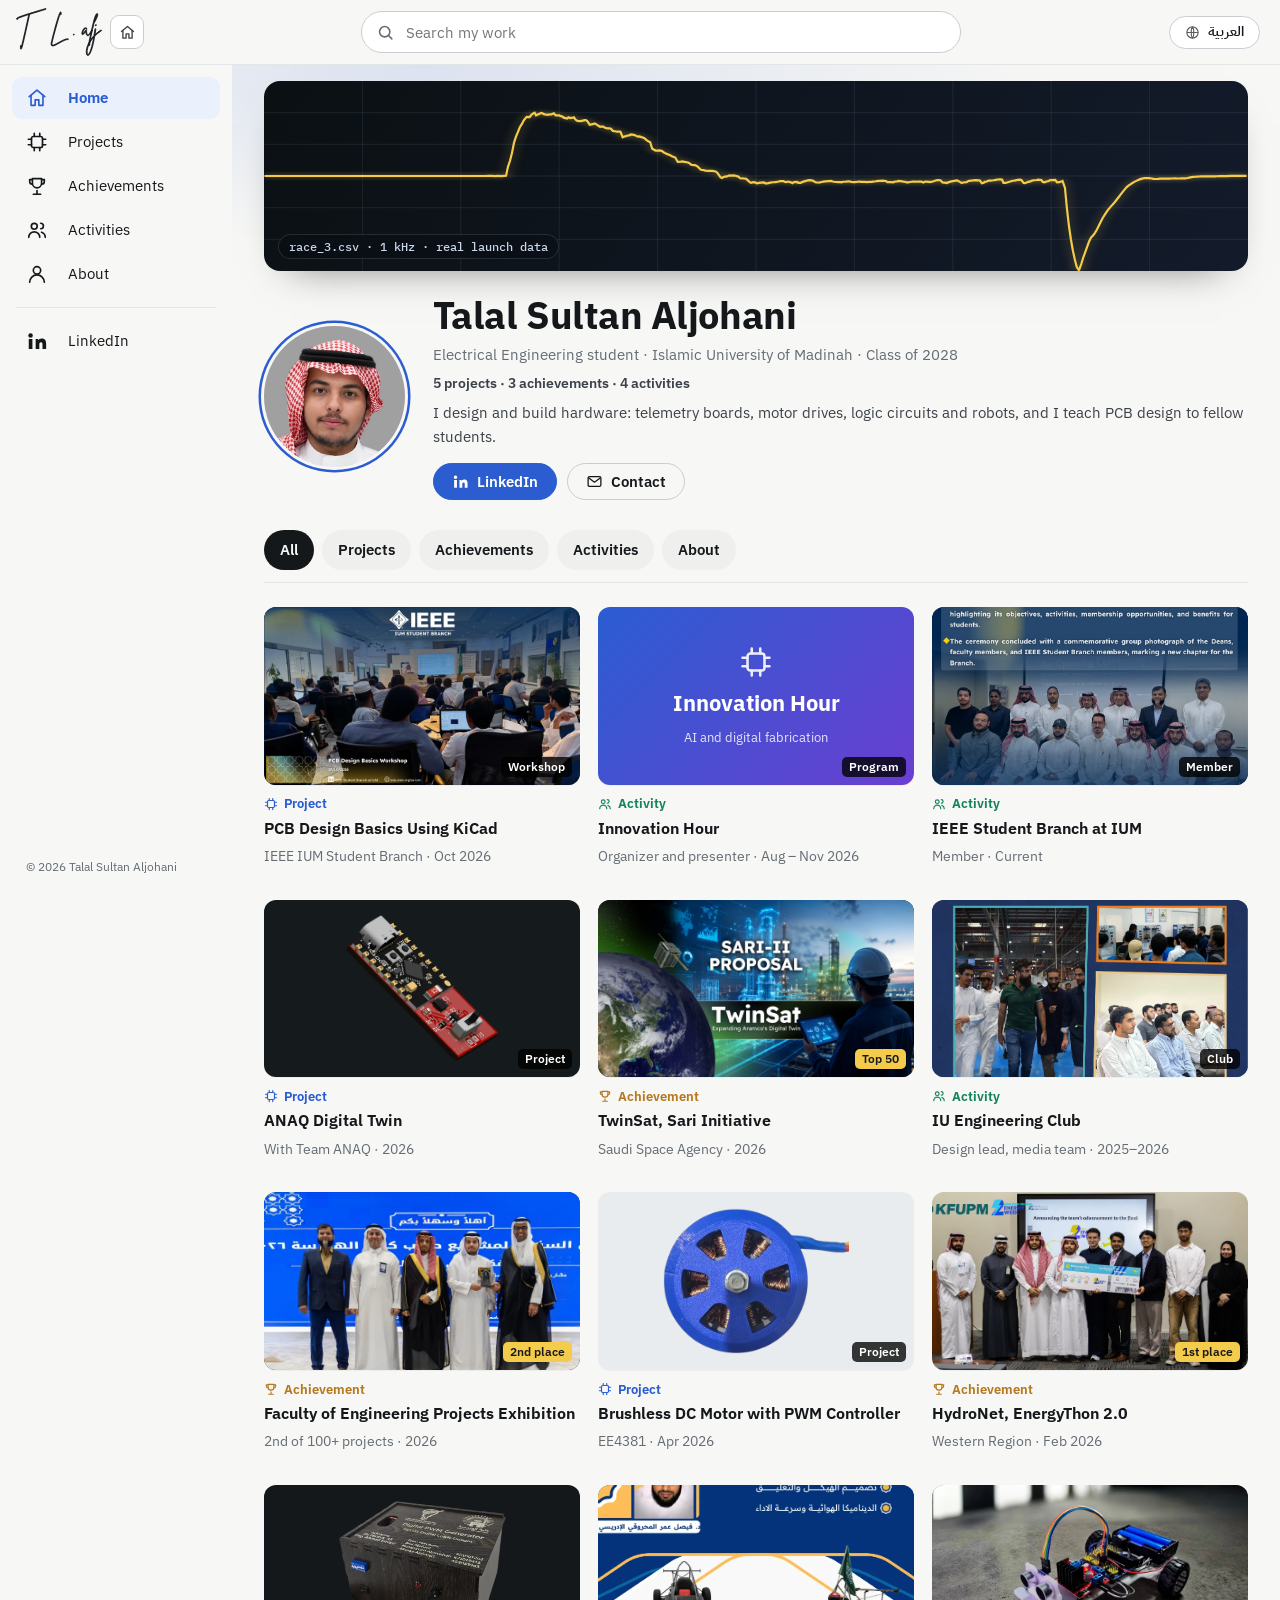
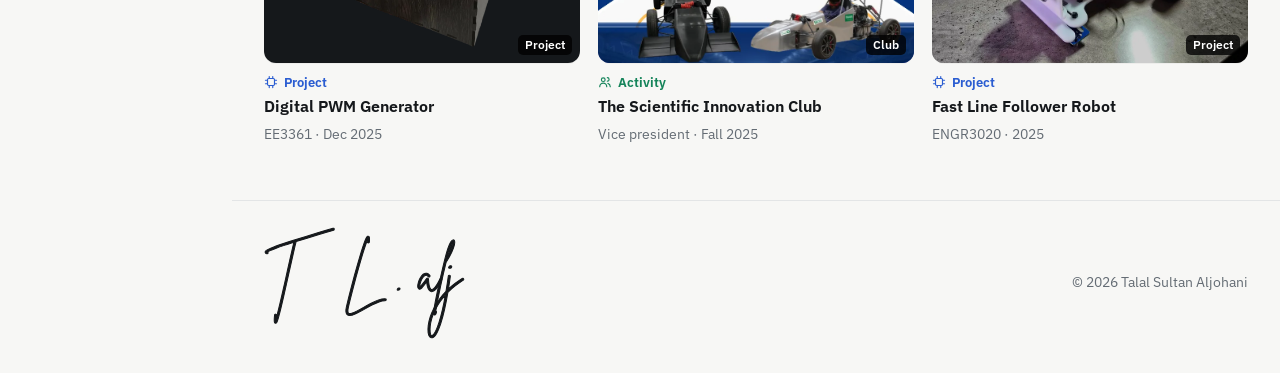
==== commit 3b6a1ec8: "PCB workshop page: LED Flasher board, held 27 and 29 Oct 2026, new slides, site link and photos" ====
--- a/index.html
+++ b/index.html
@@ -246,6 +246,8 @@
 .award.split .frame.tall{--fh:clamp(220px,24vw,300px)}
 .k4 .aw-place{background:color-mix(in srgb,var(--ch4) 12%,var(--surface));border-color:color-mix(in srgb,var(--ch4) 38%,var(--rule));color:var(--ch4)}
 .chip.ext svg{width:13px;height:13px}
+.btn-row{display:flex;flex-wrap:wrap;gap:8px}
+.desc .live + .live{margin-top:10px}
 .chip-row{display:flex;flex-wrap:wrap;gap:8px}
 .k5 .aw-place{background:color-mix(in srgb,var(--ch5) 12%,var(--surface));border-color:color-mix(in srgb,var(--ch5) 38%,var(--rule));color:var(--ch5)}
 .gallery .field-fig{align-self:start}
@@ -952,8 +954,8 @@
   <div class="wrap">
     <div class="vgrid">
       <a class="vcard" href="#kicad" data-cat="project">
-        <span class="thumb contain" style="--bg:#FFFFFF"><img src="assets/img/pcb-render.webp" width="1260" height="800" alt="" loading="lazy" style="object-position:50% 50%"><span class="badge-t"><span class="en">Workshop</span><span class="ar">ورشة</span></span></span>
-        <span class="v-info"><span class="v-text"><span class="v-cat c-project"><svg viewBox="0 0 24 24" fill="none" stroke="currentColor" stroke-width="2" stroke-linecap="round" aria-hidden="true"><rect x="6" y="6" width="12" height="12" rx="2"/><path d="M9 2.5V6M15 2.5V6M9 18v3.5M15 18v3.5M2.5 9H6M2.5 15H6M18 9h3.5M18 15h3.5"/></svg><span class="en">Project</span><span class="ar">مشروع</span></span><span class="v-title"><span class="en">PCB Design Basics Using KiCad</span><span class="ar">أساسيات تصميم اللوحات المطبوعة باستخدام KiCad</span></span><span class="v-meta"><span class="en">IEEE IUM Student Branch · 2026</span><span class="ar">فرع IEEE الطلابي · 2026</span></span></span></span>
+        <span class="thumb cover" style="--bg:#1B2A44"><img src="assets/img/pcb-ws-hall.webp" width="1600" height="900" alt="" loading="lazy" style="object-position:50% 45%"><span class="badge-t"><span class="en">Workshop</span><span class="ar">ورشة</span></span></span>
+        <span class="v-info"><span class="v-text"><span class="v-cat c-project"><svg viewBox="0 0 24 24" fill="none" stroke="currentColor" stroke-width="2" stroke-linecap="round" aria-hidden="true"><rect x="6" y="6" width="12" height="12" rx="2"/><path d="M9 2.5V6M15 2.5V6M9 18v3.5M15 18v3.5M2.5 9H6M2.5 15H6M18 9h3.5M18 15h3.5"/></svg><span class="en">Project</span><span class="ar">مشروع</span></span><span class="v-title"><span class="en">PCB Design Basics Using KiCad</span><span class="ar">أساسيات تصميم اللوحات المطبوعة باستخدام KiCad</span></span><span class="v-meta"><span class="en">IEEE IUM Student Branch · Oct 2026</span><span class="ar">فرع IEEE الطلابي · أكتوبر 2026</span></span></span></span>
       </a>
       <a class="vcard" href="#ihour" data-cat="activity">
         <span class="thumb tile"><span class="tile-in"><svg viewBox="0 0 24 24" fill="none" stroke="currentColor" stroke-width="1.8" stroke-linecap="round" aria-hidden="true"><rect x="6" y="6" width="12" height="12" rx="2"/><path d="M9 2.5V6M15 2.5V6M9 18v3.5M15 18v3.5M2.5 9H6M2.5 15H6M18 9h3.5M18 15h3.5"/></svg><b><span class="en">Innovation Hour</span><span class="ar">ساعة ابتكار</span></b><small><span class="en">AI and digital fabrication</span><span class="ar">الذكاء الاصطناعي والتصنيع الرقمي</span></small></span><span class="badge-t"><span class="en">Program</span><span class="ar">برنامج</span></span></span>
@@ -1250,8 +1252,8 @@
       <div class="p-text">
         <p class="en">IEEE is the world's largest technical professional organization. Our student branch was founded in 2019 and reopened with a new student committee, with Prof. Bilal A. Khawaja as branch counselor. At the reopening ceremony the committee introduced IEEE, its activities and what membership offers students.</p>
         <p class="ar">IEEE أكبر منظمة مهنية تقنية في العالم. تأسّس فرعنا الطلابي عام 2019، ثم أُعيد افتتاحه بلجنة طلابية جديدة وبإشراف أ.د. بلال أ. خواجة مشرفاً للفرع، وفي حفل إعادة الافتتاح عرّفت اللجنة بالمنظمة وأنشطتها وما تقدّمه العضوية للطلاب.</p>
-        <p class="en">As a member, I prepared the branch's two-day hands-on workshop, PCB Design Basics Using KiCad, and I present it to fellow students.</p>
-        <p class="ar">وبصفتي عضواً في الفرع، أعددت ورشته العملية «أساسيات تصميم اللوحات المطبوعة باستخدام KiCad» لمدة يومين، وأقدّمها لزملائي الطلاب.</p>
+        <p class="en">As a member, I designed the branch's two-day hands-on workshop, PCB Design Basics Using KiCad, and presented it to fellow students on 27 and 29 October 2026.</p>
+        <p class="ar">وبصفتي عضواً في الفرع، صمّمت ورشته العملية «أساسيات تصميم اللوحات المطبوعة باستخدام KiCad» على يومين، وقدّمتها لزملائي الطلاب يومي 27 و29 أكتوبر 2026.</p>
         <div class="live">
           <div>
             <p class="live-t"><span class="en">PCB Design Basics Using KiCad</span><span class="ar">أساسيات تصميم اللوحات المطبوعة باستخدام KiCad</span></p>
@@ -1399,7 +1401,7 @@
 <article class="project watchpage k5" id="p-kicad" aria-labelledby="t-kicad">
   <div class="wrap watch">
     <div class="w-main">
-      <div class="player contain" style="--bg:#FFFFFF"><a class="frame" href="assets/img/pcb-render.webp"><img src="assets/img/pcb-render.webp" width="1260" height="800" alt="" style="object-position:50% 50%"></a></div>
+      <div class="player cover" style="--bg:#1B2A44"><a class="frame" href="assets/img/pcb-ws-hall.webp"><img src="assets/img/pcb-ws-hall.webp" width="1600" height="900" alt="Talal presenting the PCB Design Basics workshop to a full hall of students working in KiCad on their laptops" data-alt-ar="طلال يقدّم ورشة أساسيات تصميم اللوحات لقاعة ممتلئة بالطلاب يعملون على KiCad في أجهزتهم" style="object-position:50% 45%"></a></div>
 
       <h3 class="p-title" id="t-kicad"><span class="en">PCB Design Basics Using KiCad</span><span class="ar">أساسيات تصميم اللوحات المطبوعة باستخدام KiCad</span></h3>
       <div class="w-row">
@@ -1408,37 +1410,48 @@
       <span class="chip"><i></i>CH1</span>
       <span><span class="en">Workshop · IEEE IUM Student Branch</span><span class="ar">ورشة عمل · فرع IEEE الطلابي بالجامعة الإسلامية</span></span>
       <span class="sep" aria-hidden="true"></span>
-      <span>2026</span>
+      <span><span class="en">27 and 29 Oct 2026</span><span class="ar">27 و29 أكتوبر 2026</span></span>
     </div>
       </div>
       <div class="desc">
-    <p class="p-sub"><span class="en">A two-day hands-on workshop I prepared and present for the IEEE IUM Student Branch. Participants design a real Arduino-compatible board, from the schematic to the files a factory can manufacture.</span><span class="ar">ورشة عملية لمدة يومين أعددتها وأقدّمها لفرع IEEE الطلابي بالجامعة الإسلامية، يصمّم فيها المشاركون لوحة حقيقية متوافقة مع Arduino، من المخطّط حتى الملفات التي يصنّعها المصنع.</span></p>
-
+    <p class="p-sub"><span class="en">A two-day hands-on workshop I designed and presented for the IEEE IUM Student Branch on 27 and 29 October 2026. Every participant designed a real board in KiCad, from an empty file to the files a factory needs.</span><span class="ar">ورشة عملية على يومين صمّمتها وقدّمتها لفرع IEEE الطلابي بالجامعة الإسلامية يومي 27 و29 أكتوبر 2026. صمّم فيها كل مشارك لوحة حقيقية على KiCad، من ملف فارغ حتى الملفات التي يطلبها المصنع.</span></p>
     <div class="p-body">
       <div class="p-text">
-        <p class="en">I designed both the course and the board it is built around. Day one is the schematic: the power block, the ATmega328P, decoupling capacitors, the crystal, USB-C and a CH340C USB-to-serial chip, then annotation and the electrical rules check. Day two moves to the PCB editor: design rules, the board outline, placement by zones, routing, a ground pour and the design rules check. It ends with the Gerber, drill, BOM and position files that go to the factory.</p>
-        <p class="ar">صمّمت المحتوى واللوحة التي تُبنى عليها الورشة. اليوم الأول للمخطّط: دائرة التغذية، والمتحكّم ATmega328P، ومكثّفات الفصل، والكريستالة، ومنفذ USB-C، وشريحة CH340C لتحويل USB إلى تسلسلي، ثم الترقيم وفحص القواعد الكهربائية (ERC). اليوم الثاني لمحرّر اللوحة: قواعد التصميم، وحدود اللوحة، وتوزيع المكوّنات حسب المناطق، والتوصيل، وصبّة الأرضي، وفحص قواعد التصميم (DRC)، وينتهي بملفات Gerber والثقوب وقائمة المكوّنات وملف المواضع التي تُرسل للمصنع.</p>
+        <p class="en">The workshop is built around one board, an LED flasher. A 555 timer blinks a green and a red LED in turn, a trimmer sets the speed, and a USB-C port powers it. It is small enough to finish in four hours, yet it covers the rules found on almost every board: decoupling at every chip, a current-limiting resistor for every LED, 5.1 kΩ pull-downs for USB-C power, and no floating inputs. No experience in KiCad or in electronics was needed.</p>
+        <p class="ar">تُبنى الورشة على لوحة واحدة: وامض LED. مؤقّت 555 يومِض مصباحين أخضر وأحمر بالتناوب، ومقاومة متغيّرة تضبط السرعة، ومنفذ USB-C يغذّي اللوحة. حجمها يكفي لإنهائها في أربع ساعات، وتغطّي مع ذلك القواعد الموجودة في أغلب اللوحات: مكثّف فصل عند كل شريحة، ومقاومة تحديد تيار لكل LED، ومقاومتا سحب 5.1 كيلو أوم لتغذية USB-C، وعدم ترك أي مدخل حراً. ولم تكن هناك حاجة لأي خبرة سابقة في KiCad أو الإلكترونيات.</p>
+        <p class="en">Day one covered what a PCB is, the circuit block by block, and drawing the full schematic until the electrical rules check showed zero errors. Day two turned the schematic into a board: footprints, net classes, the outline and placement, then routing with a ground pour on both layers, the design rules check, and the Gerber, drill, BOM and position files.</p>
+        <p class="ar">اليوم الأول: ما اللوحة المطبوعة، والدائرة كتلةً كتلة، ثم رسم المخطّط كاملاً حتى يُظهر فحص القواعد الكهربائية صفر أخطاء. اليوم الثاني: تحويل المخطّط إلى لوحة، من البصمات وفئات المسارات وحدود اللوحة وتوزيع القطع، إلى التوجيه مع صبّة أرضي على الطبقتين، وفحص قواعد التصميم، وملفات Gerber والثقوب وقائمة القطع والمواضع.</p>
 
         <h4 class="eyebrow"><span class="en">What I built</span><span class="ar">ما قمت به</span></h4>
         <ul class="done">
-          <li><span class="en">Designed the reference board: 65 × 40 mm, two layers, 24 parts, Arduino-compatible over USB-C.</span><span class="ar">صمّمت اللوحة المرجعية: 65 × 40 ملم، بطبقتين، و24 مكوّناً، ومتوافقة مع Arduino عبر USB-C.</span></li>
-          <li><span class="en">Wrote the slide deck in English and Arabic, about 75 slides split into four 90-minute chapters of theory and hands-on steps.</span><span class="ar">كتبت العرض التقديمي بالعربية والإنجليزية، نحو 75 شريحة مقسّمة على أربعة فصول مدة كل منها 90 دقيقة بين شرح نظري وخطوات عملية.</span></li>
-          <li><span class="en">Prepared the full fabrication package: Gerbers, drill files, BOM and pick-and-place positions.</span><span class="ar">جهّزت حزمة التصنيع كاملة: ملفات Gerber والثقوب وقائمة المكوّنات وملف مواضع التركيب.</span></li>
-          <li><span class="en">Set up the participant registration for the student branch.</span><span class="ar">جهّزت نموذج تسجيل المشاركين لفرع IEEE الطلابي.</span></li>
+          <li><span class="en">Designed the LED flasher board: 60 × 40 mm, two layers, 14 parts on 11 order lines, and only 2 signal vias.</span><span class="ar">صمّمت لوحة الوامض: 60 × 40 ملم، بطبقتين، و14 قطعة في 11 بند طلب، وفتحتا إشارة فقط.</span></li>
+          <li><span class="en">Wrote a 98-slide deck in English and Arabic, split into Day 1 and Day 2, with one small step per slide like a LEGO booklet.</span><span class="ar">كتبت عرضاً من 98 شريحة بالعربية والإنجليزية، مقسّماً على اليومين، بخطوة صغيرة واحدة في كل شريحة مثل كتيّب ليغو.</span></li>
+          <li><span class="en">Built the workshop website: an interactive board to explore, the two-day route with a checklist, and calculators for the 555 frequency and LED resistors.</span><span class="ar">بنيت موقع الورشة: لوحة تفاعلية للاستكشاف، وخط سير اليومين مع قائمة مهام، وحاسبات لتردد 555 ومقاومات LED.</span></li>
+          <li><span class="en">Prepared the fabrication package: Gerbers, drill files, BOM and pick-and-place file.</span><span class="ar">جهّزت حزمة التصنيع: ملفات Gerber والثقوب وقائمة القطع وملف المواضع.</span></li>
+          <li><span class="en">Kept my first, Arduino-compatible board (ATmega328P, CH340C, USB-C) as the Level 2 project for participants who want to go further.</span><span class="ar">أبقيت لوحتي الأولى المتوافقة مع Arduino (ATmega328P وCH340C وUSB-C) مشروعاً للمستوى الثاني لمن يريد التقدّم أكثر.</span></li>
         </ul>
 
         <div class="note">
           <p class="eyebrow"><span class="en">Teaching approach</span><span class="ar">أسلوب التدريس</span></p>
-          <p class="en">One board from start to finish. Participants build the same board in every chapter, so each rule is applied the moment it is taught: decoupling at every power pin, 45° bends, a ground pour instead of ground traces, and vias only where they are needed.</p>
-          <p class="ar">لوحة واحدة من البداية إلى النهاية. يبني المشاركون اللوحة نفسها في كل فصل، فتُطبَّق كل قاعدة لحظة شرحها: مكثّف فصل عند كل طرف تغذية، وانحناءات بزاوية 45°، وصبّة أرضي بدلاً من مسارات الأرضي، وثقوب توصيل (Vias) فقط حيث تلزم.</p>
+          <p><span class="en">One board, start to finish. Each slide is one small job with a picture of the screen after it, so every participant ends with the same working board and knows why each rule is there.</span><span class="ar">لوحة واحدة من البداية إلى النهاية. كل شريحة مهمة صغيرة واحدة مع صورة الشاشة بعدها، فينتهي كل مشارك باللوحة نفسها تعمل، ويعرف سبب كل قاعدة.</span></p>
+        </div>
+
+        <div class="live">
+          <div>
+            <p class="live-t"><span class="en">Workshop website</span><span class="ar">موقع الورشة</span></p>
+            <p class="live-d"><span class="en">The board in 3D, the route, the checklist and the calculators.</span><span class="ar">اللوحة ثلاثية الأبعاد، وخط السير، وقائمة المهام، والحاسبات.</span></p>
+          </div>
+          <a class="btn primary" href="led-flasher/" target="_blank" rel="noopener"><span class="en">Open the site</span><span class="ar">افتح الموقع</span><svg class="flip" viewBox="0 0 24 24" fill="none" stroke="currentColor" stroke-width="2" aria-hidden="true"><path d="M7 17 17 7M9 7h8v8"/></svg></a>
         </div>
         <div class="live">
           <div>
-            <p class="live-t"><span class="en">See the slides</span><span class="ar">شاهد الشرائح</span></p>
-            <p class="live-d"><span class="en">The interactive workshop deck, with every chapter.</span><span class="ar">عرض الورشة التفاعلي بكل فصوله.</span></p>
+            <p class="live-t"><span class="en">The slides</span><span class="ar">الشرائح</span></p>
+            <p class="live-d"><span class="en">All 98 slides as PDF, about 20 MB each.</span><span class="ar">الشرائح الـ98 كاملة بصيغة PDF، نحو 20 ميجا لكل نسخة.</span></p>
           </div>
-          <a class="btn primary" href="workshop/index.html" target="_blank" rel="noopener"><span class="en">Open slides</span><span class="ar">افتح الشرائح</span>
-            <svg class="flip" viewBox="0 0 24 24" fill="none" stroke="currentColor" stroke-width="2" aria-hidden="true"><path d="M7 17 17 7M9 7h8v8"/></svg></a>
+          <span class="btn-row">
+            <a class="btn ghost" href="workshop/PCB-Design-Basics-LED-Flasher-Workshop-EN.pdf" target="_blank" rel="noopener"><svg viewBox="0 0 24 24" fill="none" stroke="currentColor" stroke-width="2" stroke-linecap="round" stroke-linejoin="round" aria-hidden="true"><path d="M12 4v11M7 10l5 5 5-5M5 20h14"/></svg>English</a>
+            <a class="btn ghost" href="workshop/PCB-Design-Basics-LED-Flasher-Workshop-AR.pdf" target="_blank" rel="noopener"><svg viewBox="0 0 24 24" fill="none" stroke="currentColor" stroke-width="2" stroke-linecap="round" stroke-linejoin="round" aria-hidden="true"><path d="M12 4v11M7 10l5 5 5-5M5 20h14"/></svg>العربية</a>
+          </span>
         </div>
       </div>
 
@@ -1446,14 +1459,14 @@
         <table class="spec">
           <caption class="eyebrow"><span class="en">At a glance</span><span class="ar">نظرة سريعة</span></caption>
           <tbody>
-            <tr><th><span class="en">Format</span><span class="ar">المدة</span></th><td><span class="en">2 days, 4 chapters, 4 × 90 min</span><span class="ar">يومان، 4 فصول، 4 × 90 دقيقة</span></td></tr>
+            <tr><th><span class="en">Dates</span><span class="ar">التاريخ</span></th><td><span class="en">27 and 29 October 2026</span><span class="ar">27 و29 أكتوبر 2026</span></td></tr>
+            <tr><th><span class="en">Format</span><span class="ar">المدة</span></th><td><span class="en">2 days, 6 parts, 4 hours</span><span class="ar">يومان، 6 أجزاء، 4 ساعات</span></td></tr>
             <tr><th><span class="en">Tool</span><span class="ar">البرنامج</span></th><td>KiCad 10</td></tr>
-            <tr><th><span class="en">Board</span><span class="ar">اللوحة</span></th><td><span class="en">65 × 40 mm, 2 layers, 24 parts</span><span class="ar">65 × 40 ملم، طبقتان، 24 مكوّناً</span></td></tr>
-            <tr><th><span class="en">Microcontroller</span><span class="ar">المتحكّم</span></th><td>ATmega328P-A, 16 MHz</td></tr>
-            <tr><th>USB</th><td><span class="en">USB-C with CH340C</span><span class="ar">منفذ USB-C مع CH340C</span></td></tr>
-            <tr><th><span class="en">Power</span><span class="ar">التغذية</span></th><td><span class="en">AMS1117-5.0 regulator</span><span class="ar">منظّم جهد AMS1117-5.0</span></td></tr>
+            <tr><th><span class="en">Board</span><span class="ar">اللوحة</span></th><td><span class="en">LED flasher, 60 × 40 mm, 2 layers</span><span class="ar">وامض LED، 60 × 40 ملم، طبقتان</span></td></tr>
+            <tr><th><span class="en">Circuit</span><span class="ar">الدائرة</span></th><td><span class="en">NE555 astable, USB-C power, 2 LEDs, speed trimmer</span><span class="ar">NE555 غير مستقر، تغذية USB-C، مصباحان، مقاومة ضبط السرعة</span></td></tr>
+            <tr><th><span class="en">Parts</span><span class="ar">القطع</span></th><td><span class="en">14 parts, 11 order lines, 2 signal vias</span><span class="ar">14 قطعة، 11 بند طلب، فتحتا إشارة</span></td></tr>
             <tr><th><span class="en">Output</span><span class="ar">المخرجات</span></th><td>Gerber · Drill · BOM · CPL</td></tr>
-            <tr><th><span class="en">Slides</span><span class="ar">الشرائح</span></th><td><span class="en">About 75, English and Arabic</span><span class="ar">نحو 75، بالعربية والإنجليزية</span></td></tr>
+            <tr><th><span class="en">Slides</span><span class="ar">الشرائح</span></th><td><span class="en">98, English and Arabic</span><span class="ar">98، بالعربية والإنجليزية</span></td></tr>
           </tbody>
         </table>
         <dl class="people">
@@ -1464,20 +1477,19 @@
     </div>
 
     <div class="gallery">
-      <figure class="fig s7"><a class="frame white pad" href="assets/img/pcb-render.webp"><img src="assets/img/pcb-render.webp" width="1260" height="800" loading="lazy" alt="3D render of the workshop board with USB-C, CH340C, ATmega328P, crystal, reset button and regulator" data-alt-ar="مجسّم ثلاثي الأبعاد للوحة الورشة مع منفذ USB-C وشريحة CH340C والمتحكّم ATmega328P والكريستالة وزر إعادة التشغيل ومنظّم الجهد"></a>
-        <figcaption><span class="fn"><span class="en">Fig. 1.1</span><span class="ar">شكل 1.1</span></span><span class="en">The workshop board, 65 × 40 mm.</span><span class="ar">لوحة الورشة، 65 × 40 ملم.</span></figcaption></figure>
-      <figure class="fig s5"><a class="frame white pad" href="assets/img/pcb-routing.webp"><img src="assets/img/pcb-routing.webp" width="1320" height="828" loading="lazy" alt="Routing view of the board: red top-layer and blue bottom-layer traces with 45 degree bends" data-alt-ar="عرض التوصيل في اللوحة: مسارات الطبقة العلوية بالأحمر والسفلية بالأزرق بانحناءات 45 درجة"></a>
-        <figcaption><span class="fn"><span class="en">Fig. 1.2</span><span class="ar">شكل 1.2</span></span><span class="en">Routing: top layer in red, bottom in blue.</span><span class="ar">التوصيل: الطبقة العلوية بالأحمر والسفلية بالأزرق.</span></figcaption></figure>
-      <figure class="fig s6"><a class="frame night" href="assets/img/pcb-slide-cover.webp"><img src="assets/img/pcb-slide-cover.webp" width="1400" height="787" loading="lazy" alt="Cover slide: PCB Design Basics Using KiCad, presented by Talal Aljohani" data-alt-ar="الشريحة الأولى: أساسيات تصميم اللوحات باستخدام KiCad، تقديم طلال الجهني"></a>
-        <figcaption><span class="fn"><span class="en">Fig. 1.3</span><span class="ar">شكل 1.3</span></span><span class="en">Cover of the workshop deck.</span><span class="ar">غلاف عرض الورشة.</span></figcaption></figure>
-      <figure class="fig s6"><a class="frame night" href="assets/img/pcb-slide-day2.webp"><img src="assets/img/pcb-slide-day2.webp" width="1400" height="787" loading="lazy" alt="Chapter list for day two: Into the PCB Editor, and Routing and Manufacturing" data-alt-ar="فصول اليوم الثاني: محرّر اللوحة، والتوصيل والتصنيع"></a>
-        <figcaption><span class="fn"><span class="en">Fig. 1.4</span><span class="ar">شكل 1.4</span></span><span class="en">Day two: from placement to factory files.</span><span class="ar">اليوم الثاني: من توزيع المكوّنات إلى ملفات المصنع.</span></figcaption></figure>
+      <figure class="fig"><a class="frame cover" href="assets/img/pcb-ws-collage.webp"><img src="assets/img/pcb-ws-collage.webp" width="1400" height="1400" loading="lazy" style="object-position:50% 22%" alt="Talal at the podium beside a screen showing the KiCad board, and participants routing their own boards on laptops" data-alt-ar="طلال على المنصّة بجانب شاشة تعرض اللوحة على KiCad، والمشاركون يوجّهون لوحاتهم على أجهزتهم"></a>
+        <figcaption><span class="en">Presenting on day two, and participants routing their boards.</span><span class="ar">التقديم في اليوم الثاني، والمشاركون يوجّهون لوحاتهم.</span></figcaption></figure>
+      <figure class="fig"><a class="frame cover" href="assets/img/pcb-ws-hall.webp"><img src="assets/img/pcb-ws-hall.webp" width="1600" height="900" loading="lazy" style="object-position:50% 45%" alt="The workshop hall on day one, full of students following along in KiCad" data-alt-ar="قاعة الورشة في اليوم الأول ممتلئة بالطلاب يتابعون على KiCad"></a>
+        <figcaption><span class="en">Day one: a full hall drawing the schematic together.</span><span class="ar">اليوم الأول: قاعة ممتلئة ترسم المخطّط معاً.</span></figcaption></figure>
+      <figure class="fig"><a class="frame white" href="assets/img/ledf-board-front.webp"><img src="assets/img/ledf-board-front.webp" width="1500" height="1159" loading="lazy" alt="3D render of the LED flasher board: USB-C port, 555 timer, trimmer and two LEDs" data-alt-ar="مجسّم ثلاثي الأبعاد للوحة الوامض: منفذ USB-C ومؤقّت 555 ومقاومة الضبط والمصباحان"></a>
+        <figcaption><span class="en">The LED flasher board every participant built.</span><span class="ar">لوحة الوامض التي بناها كل مشارك.</span></figcaption></figure>
+      <figure class="fig"><a class="frame white" href="assets/img/ledf-copper-filled.webp"><img src="assets/img/ledf-copper-filled.webp" width="1400" height="954" loading="lazy" alt="Copper layers of the LED flasher with the ground pour filled" data-alt-ar="طبقات النحاس في لوحة الوامض مع صبّة الأرضي"></a>
+        <figcaption><span class="en">Routed copper with the ground pour on both layers.</span><span class="ar">النحاس بعد التوجيه مع صبّة الأرضي على الطبقتين.</span></figcaption></figure>
     </div>
 
     <ul class="tags" aria-label="Tools">
-      <li>KiCad 10</li><li>ATmega328P</li><li>CH340C</li><li>USB-C</li><li>PCB layout</li><li>ERC / DRC</li><li>Gerber</li><li>Teaching</li>
+      <li>KiCad 10</li><li>NE555</li><li>USB-C</li><li>PCB layout</li><li>ERC / DRC</li><li>Gerber</li><li>Teaching</li>
     </ul>
-
       </div>
     </div>
     <aside class="w-side" aria-label="More work"><h4><span class="en">Up next</span><span class="ar">التالي</span></h4><div class="upnext" data-self="kicad"></div></aside>
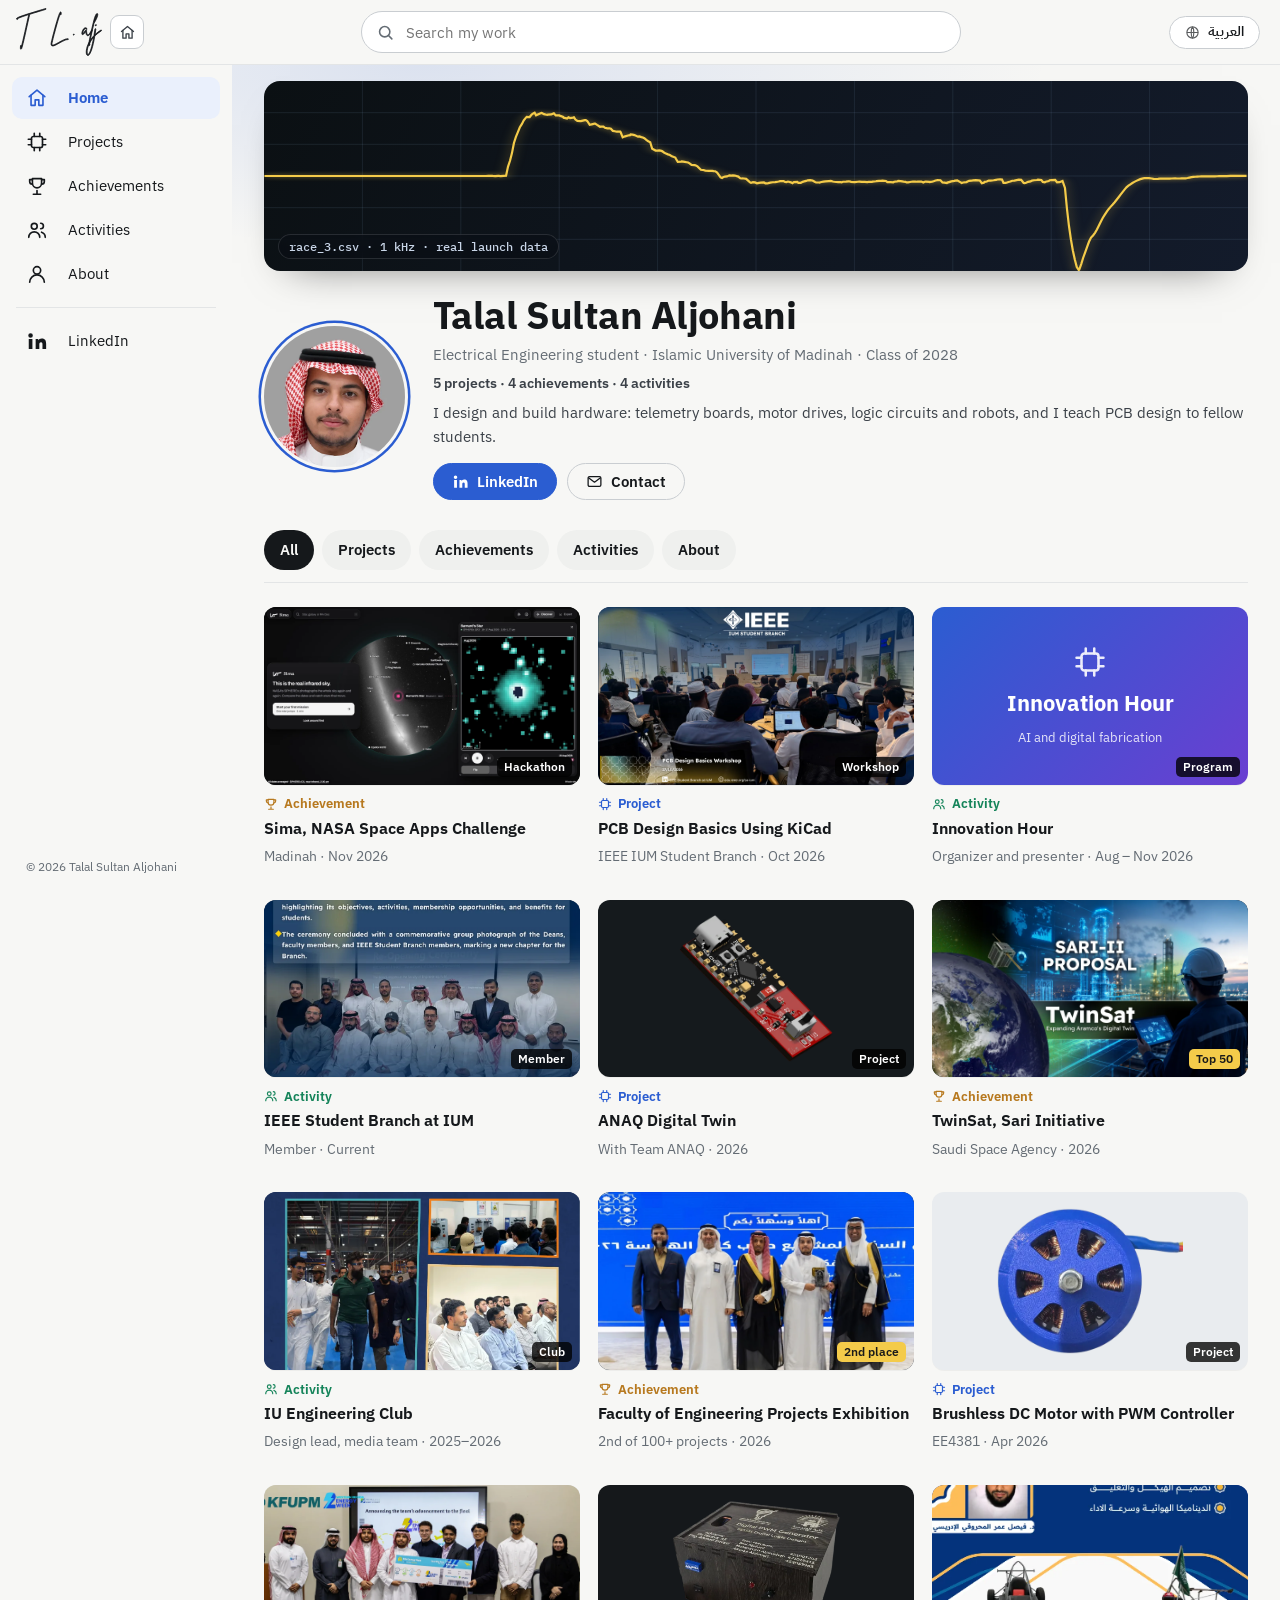
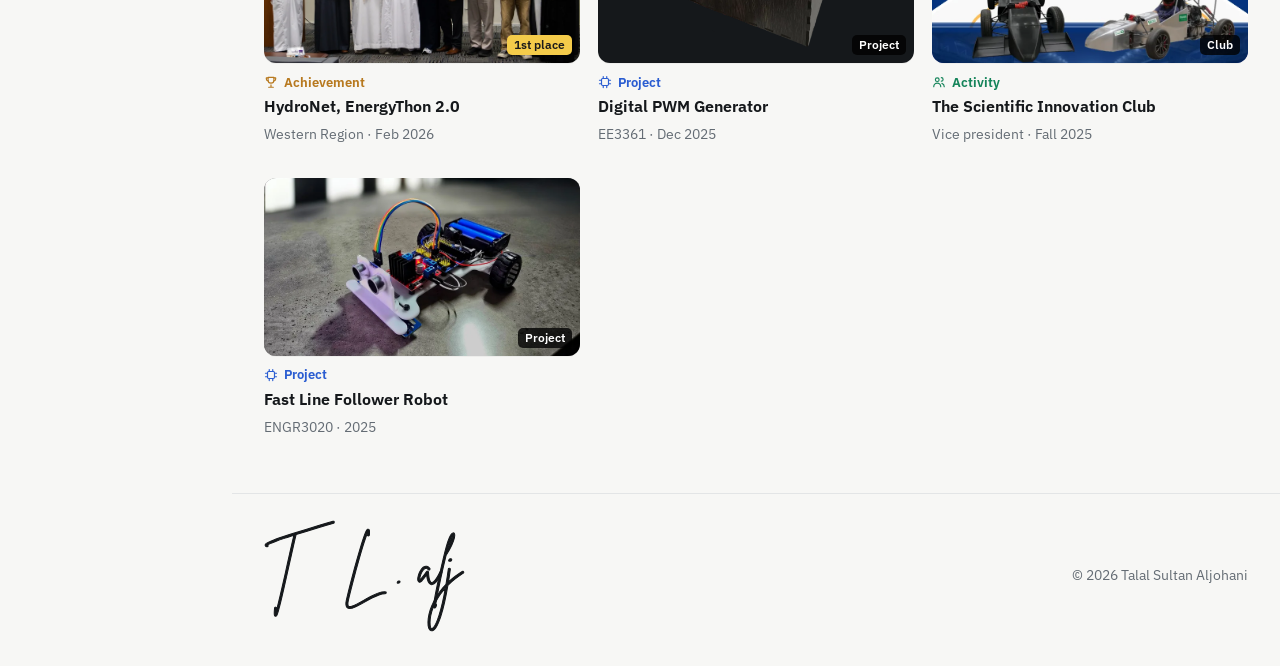
==== commit 743b464b: "Add Sima (NASA Space Apps Challenge 2026, Madinah): demo video, team, screenshots" ====
--- a/index.html
+++ b/index.html
@@ -14,7 +14,7 @@
 <script>
 (function(){var l='en';try{l=localStorage.getItem('tsa-lang')||'en'}catch(e){}
 if(location.hash==='#ar')l='ar';if(location.hash==='#en')l='en';
-var h=location.hash.slice(1);var TB={projects:'projects',awards:'awards',activities:'activities',about:'about',skills:'about',contact:'about'};if(TB[h])document.documentElement.setAttribute('data-tab',TB[h]);if(['kicad','anaq','bldc','pwm','lfr','ihour','ieee','inno','engclub','hydronet','expo','twinsat'].indexOf(h)>=0)document.documentElement.setAttribute('data-view',h);
+var h=location.hash.slice(1);var TB={projects:'projects',awards:'awards',activities:'activities',about:'about',skills:'about',contact:'about'};if(TB[h])document.documentElement.setAttribute('data-tab',TB[h]);if(['kicad','anaq','bldc','pwm','lfr','ihour','ieee','inno','engclub','sima','hydronet','expo','twinsat'].indexOf(h)>=0)document.documentElement.setAttribute('data-view',h);
 var r=document.documentElement;r.setAttribute('data-lang',l);r.lang=l;r.dir=l==='ar'?'rtl':'ltr';})();
 </script>
 <style>
@@ -207,7 +207,7 @@
 
 /* ---------- views ---------- */
 .project{display:none}
-html[data-view="expo"] #p-expo,html[data-view="hydronet"] #p-hydronet,html[data-view="twinsat"] #p-twinsat,html[data-view="ihour"] #p-ihour,html[data-view="ieee"] #p-ieee,html[data-view="inno"] #p-inno,html[data-view="engclub"] #p-engclub,html[data-view="kicad"] #p-kicad,html[data-view="anaq"] #p-anaq,html[data-view="bldc"] #p-bldc,html[data-view="pwm"] #p-pwm,html[data-view="lfr"] #p-lfr{display:block}
+html[data-view="expo"] #p-expo,html[data-view="sima"] #p-sima,html[data-view="hydronet"] #p-hydronet,html[data-view="twinsat"] #p-twinsat,html[data-view="ihour"] #p-ihour,html[data-view="ieee"] #p-ieee,html[data-view="inno"] #p-inno,html[data-view="engclub"] #p-engclub,html[data-view="kicad"] #p-kicad,html[data-view="anaq"] #p-anaq,html[data-view="bldc"] #p-bldc,html[data-view="pwm"] #p-pwm,html[data-view="lfr"] #p-lfr{display:block}
 html[data-view] .home-part{display:none}
 html[dir="rtl"] svg.flip{transform:scaleX(-1)}
 
@@ -247,6 +247,12 @@
 .k4 .aw-place{background:color-mix(in srgb,var(--ch4) 12%,var(--surface));border-color:color-mix(in srgb,var(--ch4) 38%,var(--rule));color:var(--ch4)}
 .chip.ext svg{width:13px;height:13px}
 .btn-row{display:flex;flex-wrap:wrap;gap:8px}
+.video-player{background:#000}
+.video-player video{display:block;width:100%;height:100%;object-fit:contain;background:#000}
+.team{list-style:none;margin:8px 0 0;padding:0;display:grid;gap:8px}
+.team li{display:grid;gap:1px}
+.team b{font-weight:600;font-size:14.5px}
+.team span{color:var(--muted);font-size:13px}
 .desc .live + .live{margin-top:10px}
 .chip-row{display:flex;flex-wrap:wrap;gap:8px}
 .k5 .aw-place{background:color-mix(in srgb,var(--ch5) 12%,var(--surface));border-color:color-mix(in srgb,var(--ch5) 38%,var(--rule));color:var(--ch5)}
@@ -932,7 +938,7 @@
       <div class="ch-info">
         <h1><span class="en">Talal Sultan Aljohani</span><span class="ar">طلال سلطان الجهني</span></h1>
         <p class="ch-handle"><span class="en">Electrical Engineering student · Islamic University of Madinah · Class of 2028</span><span class="ar">طالب هندسة كهربائية · الجامعة الإسلامية بالمدينة المنورة · دفعة 2028</span></p>
-        <p class="ch-stats"><span class="en">5 projects · 3 achievements · 4 activities</span><span class="ar">5 مشاريع · 3 إنجازات · 4 أنشطة</span></p>
+        <p class="ch-stats"><span class="en">5 projects · 4 achievements · 4 activities</span><span class="ar">5 مشاريع · 4 إنجازات · 4 أنشطة</span></p>
         <p class="ch-about"><span class="en">I design and build hardware: telemetry boards, motor drives, logic circuits and robots, and I teach PCB design to fellow students.</span><span class="ar">أصمّم وأبني أنظمة العتاد: لوحات التيليمتري، ومشغّلات المحرّكات، والدوائر المنطقية، والروبوتات، وأدرّس تصميم اللوحات المطبوعة لزملائي.</span></p>
         <div class="cta">
           <a class="btn primary" href="https://www.linkedin.com/in/talal-aljohani-4b7717397" target="_blank" rel="noopener"><svg viewBox="0 0 24 24" fill="currentColor" aria-hidden="true"><path d="M4.98 3.5a2.5 2.5 0 1 1 0 5 2.5 2.5 0 0 1 0-5ZM3 9.75h4v11H3v-11Zm6.5 0h3.83v1.5h.05c.53-1 1.84-2.05 3.79-2.05 4.05 0 4.8 2.67 4.8 6.13v5.42h-4v-4.8c0-1.15-.02-2.62-1.6-2.62-1.6 0-1.84 1.25-1.84 2.54v4.88h-4v-11Z"/></svg>LinkedIn</a>
@@ -953,6 +959,10 @@
 <section class="feed home-part" id="feed" aria-label="Work">
   <div class="wrap">
     <div class="vgrid">
+      <a class="vcard" href="#sima" data-cat="award">
+        <span class="thumb cover" style="--bg:#0B0D10"><img src="assets/img/sima-site.webp" width="1600" height="900" alt="" loading="lazy" style="object-position:50% 50%"><span class="badge-t"><span class="en">Hackathon</span><span class="ar">هاكاثون</span></span></span>
+        <span class="v-info"><span class="v-text"><span class="v-cat c-award"><svg viewBox="0 0 24 24" fill="none" stroke="currentColor" stroke-width="2" stroke-linecap="round" stroke-linejoin="round" aria-hidden="true"><path d="M8 21h8M12 17v4M7 4h10v5a5 5 0 0 1-10 0V4Z"/><path d="M17 5h3v2a3 3 0 0 1-3 3M7 5H4v2a3 3 0 0 0 3 3"/></svg><span class="en">Achievement</span><span class="ar">إنجاز</span></span><span class="v-title"><span class="en">Sima, NASA Space Apps Challenge</span><span class="ar">سيما، هاكاثون ناسا لتطبيقات الفضاء</span></span><span class="v-meta"><span class="en">Madinah · Nov 2026</span><span class="ar">المدينة المنورة · نوفمبر 2026</span></span></span></span>
+      </a>
       <a class="vcard" href="#kicad" data-cat="project">
         <span class="thumb cover" style="--bg:#1B2A44"><img src="assets/img/pcb-ws-hall.webp" width="1600" height="900" alt="" loading="lazy" style="object-position:50% 45%"><span class="badge-t"><span class="en">Workshop</span><span class="ar">ورشة</span></span></span>
         <span class="v-info"><span class="v-text"><span class="v-cat c-project"><svg viewBox="0 0 24 24" fill="none" stroke="currentColor" stroke-width="2" stroke-linecap="round" aria-hidden="true"><rect x="6" y="6" width="12" height="12" rx="2"/><path d="M9 2.5V6M15 2.5V6M9 18v3.5M15 18v3.5M2.5 9H6M2.5 15H6M18 9h3.5M18 15h3.5"/></svg><span class="en">Project</span><span class="ar">مشروع</span></span><span class="v-title"><span class="en">PCB Design Basics Using KiCad</span><span class="ar">أساسيات تصميم اللوحات المطبوعة باستخدام KiCad</span></span><span class="v-meta"><span class="en">IEEE IUM Student Branch · Oct 2026</span><span class="ar">فرع IEEE الطلابي · أكتوبر 2026</span></span></span></span>
@@ -1007,6 +1017,86 @@
 </section>
 
 <!-- ================= AWARD PAGES ================= -->
+<article class="project watchpage activity k4" id="p-sima" aria-labelledby="t-sima">
+  <div class="wrap watch">
+    <div class="w-main">
+      <div class="player video-player"><video controls playsinline preload="none" poster="assets/img/sima-poster.webp" aria-label="Sima demo video"><source src="assets/video/sima-demo.mp4" type="video/mp4"></video></div>
+
+      <h3 class="p-title" id="t-sima"><span class="en">Sima: watch the infrared sky change</span><span class="ar">سيما: شاهد سماء الأشعة تحت الحمراء تتغيّر</span></h3>
+      <div class="w-row">
+        <span class="v-cat c-award"><svg viewBox="0 0 24 24" fill="none" stroke="currentColor" stroke-width="2" stroke-linecap="round" stroke-linejoin="round" aria-hidden="true"><path d="M8 21h8M12 17v4M7 4h10v5a5 5 0 0 1-10 0V4Z"/><path d="M17 5h3v2a3 3 0 0 1-3 3M7 5H4v2a3 3 0 0 0 3 3"/></svg><span class="en">Achievement</span><span class="ar">إنجاز</span></span>
+  <div class="p-meta">
+      <span class="rolepill"><span class="en">UX designer</span><span class="ar">مصمّم تجربة المستخدم</span></span>
+      <span><span class="en">NASA Space Apps Challenge 2026 · Madinah</span><span class="ar">هاكاثون ناسا لتطبيقات الفضاء 2026 · المدينة المنورة</span></span>
+      <span class="sep" aria-hidden="true"></span>
+      <span><span class="en">November 2026</span><span class="ar">نوفمبر 2026</span></span>
+    </div>
+      </div>
+      <div class="desc">
+    <p class="p-sub"><span class="en">Sima is a website that lets anyone watch NASA's SPHEREx infrared sky change over time. Our team built it for the Planet X and SPHEREx challenge at the NASA Space Apps Challenge 2026 in Madinah.</span><span class="ar">سيما موقع يتيح لأي شخص أن يشاهد سماء الأشعة تحت الحمراء من تلسكوب SPHEREx التابع لناسا وهي تتغيّر مع الوقت. بناه فريقنا لتحدّي «الكوكب X وSPHEREx» في هاكاثون ناسا لتطبيقات الفضاء 2026 بالمدينة المنورة.</span></p>
+    <div class="p-body">
+      <div class="p-text">
+        <p class="en">You pick a spot on the sky, either by moving around a globe or by typing a star's name or coordinates. Sima then plays SPHEREx's real pictures of that spot in date order, like a short video. Stars that don't move stay still, so anything that moves or changes jumps out.</p>
+        <p class="ar">تختار موضعاً في السماء، إمّا بتحريك الكرة السماوية أو بكتابة اسم نجم أو إحداثياته. ثم يعرض سيما صور SPHEREx الحقيقية لذلك الموضع مرتّبة حسب التاريخ مثل مقطع قصير. النجوم الثابتة تبقى ساكنة، فيبرز كل ما يتحرّك أو يتغيّر.</p>
+        <p class="en">In 1930, Pluto was found by flipping between two photos of the same sky taken on different nights. SPHEREx photographs the whole sky every six months in 102 infrared colors, and all of it is public. But its all-sky map blends a year of pictures into one, which hides anything that moved. To compare single dates today, you have to find the pictures, crop them and line them up yourself, usually by writing code.</p>
+        <p class="ar">عام 1930 اكتُشف بلوتو بالتنقّل بين صورتين للسماء نفسها التُقطتا في ليلتين مختلفتين. وتلسكوب SPHEREx يصوّر السماء كلها مرة كل ستة أشهر في 102 من ألوان الأشعة تحت الحمراء، وكل صوره متاحة للجميع. لكن خريطته الشاملة تدمج صور سنة كاملة في صورة واحدة، فتُخفي كل ما تحرّك. ولمقارنة تواريخ منفردة اليوم عليك أن تجد الصور وتقصّها وتطابقها بنفسك، وغالباً بكتابة كود.</p>
+        <p class="en">Sima does that work for you. Beginners get short missions, like catching a runaway star. Experts get real measurements: Sima measures Barnard's Star moving 10.50″ per year straight from the pictures, close to the known value of 10.39″ from the Gaia space telescope. Every picture is real NASA data and says where it came from. Sima works on phones and in Arabic.</p>
+        <p class="ar">سيما يقوم بهذا العمل عنك. للمبتدئين مهمّات قصيرة، مثل الإمساك بنجم هارب. وللخبراء قياسات حقيقية: يقيس سيما حركة نجم برنارد بمقدار 10.50″ في السنة مباشرة من الصور، قريباً من القيمة المعروفة 10.39″ من تلسكوب Gaia الفضائي. كل صورة بيانات حقيقية من ناسا، وتذكر مصدرها. ويعمل سيما على الجوال وباللغة العربية.</p>
+
+        <div class="note">
+          <p class="eyebrow"><span class="en">My part</span><span class="ar">دوري</span></p>
+          <p><span class="en">I was the team's user experience designer: how a beginner finds a star, how the missions guide them, and how the same screens serve an expert who wants the numbers.</span><span class="ar">كنت مصمّم تجربة المستخدم في الفريق: كيف يجد المبتدئ نجماً، وكيف ترشده المهمّات، وكيف تخدم الشاشات نفسها الخبير الذي يريد الأرقام.</span></p>
+        </div>
+
+        <div class="live">
+          <div>
+            <p class="live-t"><span class="en">Try Sima</span><span class="ar">جرّب سيما</span></p>
+            <p class="live-d"><span class="en">The live site. It runs on a free server, so the first visit can take a few seconds to wake up. The video and screenshots here keep a record if the link ever stops working.</span><span class="ar">الموقع المباشر. يعمل على خادم مجاني، فقد تستغرق أول زيارة بضع ثوانٍ حتى يعمل. والفيديو والصور هنا تحفظ نسخة منه إذا توقّف الرابط يوماً.</span></p>
+          </div>
+          <a class="btn primary" href="https://sima-spherex.onrender.com/" target="_blank" rel="noopener"><span class="en">Open Sima</span><span class="ar">افتح سيما</span><svg class="flip" viewBox="0 0 24 24" fill="none" stroke="currentColor" stroke-width="2" aria-hidden="true"><path d="M7 17 17 7M9 7h8v8"/></svg></a>
+        </div>
+      </div>
+
+      <aside>
+        <table class="spec">
+          <caption class="eyebrow"><span class="en">At a glance</span><span class="ar">نظرة سريعة</span></caption>
+          <tbody>
+            <tr><th><span class="en">Event</span><span class="ar">الفعالية</span></th><td><span class="en">NASA Space Apps Challenge 2026, Madinah</span><span class="ar">هاكاثون ناسا لتطبيقات الفضاء 2026، المدينة المنورة</span></td></tr>
+            <tr><th><span class="en">Challenge</span><span class="ar">التحدّي</span></th><td><span class="en">Planet X and SPHEREx</span><span class="ar">الكوكب X وSPHEREx</span></td></tr>
+            <tr><th><span class="en">Data</span><span class="ar">البيانات</span></th><td><span class="en">Public SPHEREx images, 0.75 to 5 µm</span><span class="ar">صور SPHEREx العامة، من 0.75 إلى 5 ميكرومتر</span></td></tr>
+            <tr><th><span class="en">Views</span><span class="ar">طرق المقارنة</span></th><td><span class="en">Flip, swipe, two dates, difference, stack, trail</span><span class="ar">التقليب، والسحب، وتاريخان، والفرق، والتكديس، والأثر</span></td></tr>
+            <tr><th><span class="en">Check</span><span class="ar">التحقّق</span></th><td><span class="en">Barnard's Star 10.50″/yr, Gaia 10.39″/yr</span><span class="ar">نجم برنارد 10.50″/سنة، وGaia 10.39″/سنة</span></td></tr>
+            <tr><th><span class="en">Works on</span><span class="ar">يعمل على</span></th><td><span class="en">Phones and computers, English and Arabic</span><span class="ar">الجوال والكمبيوتر، بالعربية والإنجليزية</span></td></tr>
+          </tbody>
+        </table>
+        <div class="people">
+          <p class="eyebrow"><span class="en">Team Sima</span><span class="ar">فريق سيما</span></p>
+          <ul class="team">
+            <li><b><span class="en">Moaz Altamimi</span><span class="ar">معاذ التميمي</span></b><span><span class="en">Lead developer</span><span class="ar">المطوّر الرئيسي</span></span></li>
+            <li><b><span class="en">Talal Aljohani</span><span class="ar">طلال الجهني</span></b><span><span class="en">User experience designer</span><span class="ar">مصمّم تجربة المستخدم</span></span></li>
+            <li><b><span class="en">Sahl Mersal</span><span class="ar">سهل مرسال</span></b><span><span class="en">Project manager</span><span class="ar">مدير المشروع</span></span></li>
+            <li><b><span class="en">Mohammed Sami</span><span class="ar">محمد سامي</span></b><span><span class="en">Testing and scientific validation</span><span class="ar">مسؤول الاختبار والتحقق العلمي</span></span></li>
+            <li><b><span class="en">Ahmed Saif</span><span class="ar">أحمد سيف</span></b><span><span class="en">Presentation and content designer</span><span class="ar">مصمّم العرض والمحتوى</span></span></li>
+          </ul>
+        </div>
+      </aside>
+    </div>
+
+    <div class="gallery">
+      <figure class="fig"><a class="frame cover" href="assets/img/sima-team.webp"><img src="assets/img/sima-team.webp" width="825" height="1100" loading="lazy" style="object-position:50% 62%" alt="Talal with two teammates in front of the NASA Space Apps Challenge 2026 Madinah venue" data-alt-ar="طلال مع زميلين أمام مقرّ هاكاثون ناسا لتطبيقات الفضاء 2026 بالمدينة المنورة"></a><figcaption><span class="en">At the NASA Space Apps Challenge 2026 in Madinah.</span><span class="ar">في هاكاثون ناسا لتطبيقات الفضاء 2026 بالمدينة المنورة.</span></figcaption></figure>
+      <figure class="fig"><a class="frame cover" href="assets/img/sima-expert.webp"><img src="assets/img/sima-expert.webp" width="1600" height="900" loading="lazy" style="object-position:50% 50%" alt="Sima in Expert mode measuring Barnard's Star at 10.50 arcseconds per year, matching the catalogue" data-alt-ar="سيما في وضع الخبير يقيس حركة نجم برنارد بمقدار 10.50 ثانية قوسية في السنة، مطابقاً للفهرس"></a><figcaption><span class="en">Expert mode: Barnard's Star measured at 10.50″ per year.</span><span class="ar">وضع الخبير: حركة نجم برنارد 10.50″ في السنة.</span></figcaption></figure>
+      <figure class="fig"><a class="frame cover" href="assets/img/sima-site.webp"><img src="assets/img/sima-site.webp" width="1600" height="900" loading="lazy" style="object-position:50% 50%" alt="Sima home: the infrared sky globe with Barnard's Star selected and its SPHEREx images playing" data-alt-ar="الصفحة الرئيسية لسيما: كرة السماء بالأشعة تحت الحمراء ونجم برنارد محدّد وصوره تُعرض"></a><figcaption><span class="en">Discover mode: pick a star, then watch its real pictures play.</span><span class="ar">وضع الاستكشاف: اختر نجماً وشاهد صوره الحقيقية.</span></figcaption></figure>
+      <figure class="fig"><a class="frame contain" href="assets/img/sima-phone.webp"><img src="assets/img/sima-phone.webp" width="430" height="932" loading="lazy" style="object-position:50% 50%" alt="Sima on a phone" data-alt-ar="سيما على الجوال"></a><figcaption><span class="en">Sima on a phone.</span><span class="ar">سيما على الجوال.</span></figcaption></figure>
+    </div>
+
+    <ul class="tags" aria-label="Topics">
+      <li>NASA SPHEREx</li><li>Infrared astronomy</li><li>UX design</li><li>Web app</li><li>Hackathon</li>
+    </ul>
+      </div>
+    </div>
+    <aside class="w-side" aria-label="More work"><h4><span class="en">Up next</span><span class="ar">التالي</span></h4><div class="upnext" data-self="sima"></div></aside>
+  </div>
+</article>
 <article class="project watchpage activity k5" id="p-hydronet" aria-labelledby="t-hydronet">
   <div class="wrap watch">
     <div class="w-main">
@@ -2039,7 +2129,7 @@
 (function(){
   var root=document.documentElement;
   /* ---- views (one page per project) ---- */
-  var VIEWS={expo:['Projects Exhibition','معرض مشاريع الكلية'],hydronet:['HydroNet','HydroNet'],twinsat:['TwinSat','TwinSat'],ihour:['Innovation Hour','ساعة ابتكار'],ieee:['IEEE Student Branch','فرع IEEE الطلابي'],inno:['Scientific Innovation Club','نادي الابتكار العلمي'],engclub:['IU Engineering Club','النادي الهندسي'],kicad:['PCB Design Workshop','ورشة تصميم اللوحات المطبوعة'],anaq:['ANAQ Digital Twin','التوأم الرقمي لفريق عنق'],bldc:['Brushless DC Motor','محرّك عديم الفرش'],pwm:['Digital PWM Generator','مولّد PWM رقمي'],lfr:['Fast Line Follower Robot','روبوت تتبّع الخط']};
+  var VIEWS={sima:['Sima, NASA Space Apps','سيما، هاكاثون ناسا'],expo:['Projects Exhibition','معرض مشاريع الكلية'],hydronet:['HydroNet','HydroNet'],twinsat:['TwinSat','TwinSat'],ihour:['Innovation Hour','ساعة ابتكار'],ieee:['IEEE Student Branch','فرع IEEE الطلابي'],inno:['Scientific Innovation Club','نادي الابتكار العلمي'],engclub:['IU Engineering Club','النادي الهندسي'],kicad:['PCB Design Workshop','ورشة تصميم اللوحات المطبوعة'],anaq:['ANAQ Digital Twin','التوأم الرقمي لفريق عنق'],bldc:['Brushless DC Motor','محرّك عديم الفرش'],pwm:['Digital PWM Generator','مولّد PWM رقمي'],lfr:['Fast Line Follower Robot','روبوت تتبّع الخط']};
   function setTitle(){
     var ar=root.getAttribute('data-lang')==='ar', v=root.getAttribute('data-view'), base=ar?'طلال الجهني':'Talal Aljohani';
     document.title=(v&&VIEWS[v])?VIEWS[v][ar?1:0]+' · '+base:base;
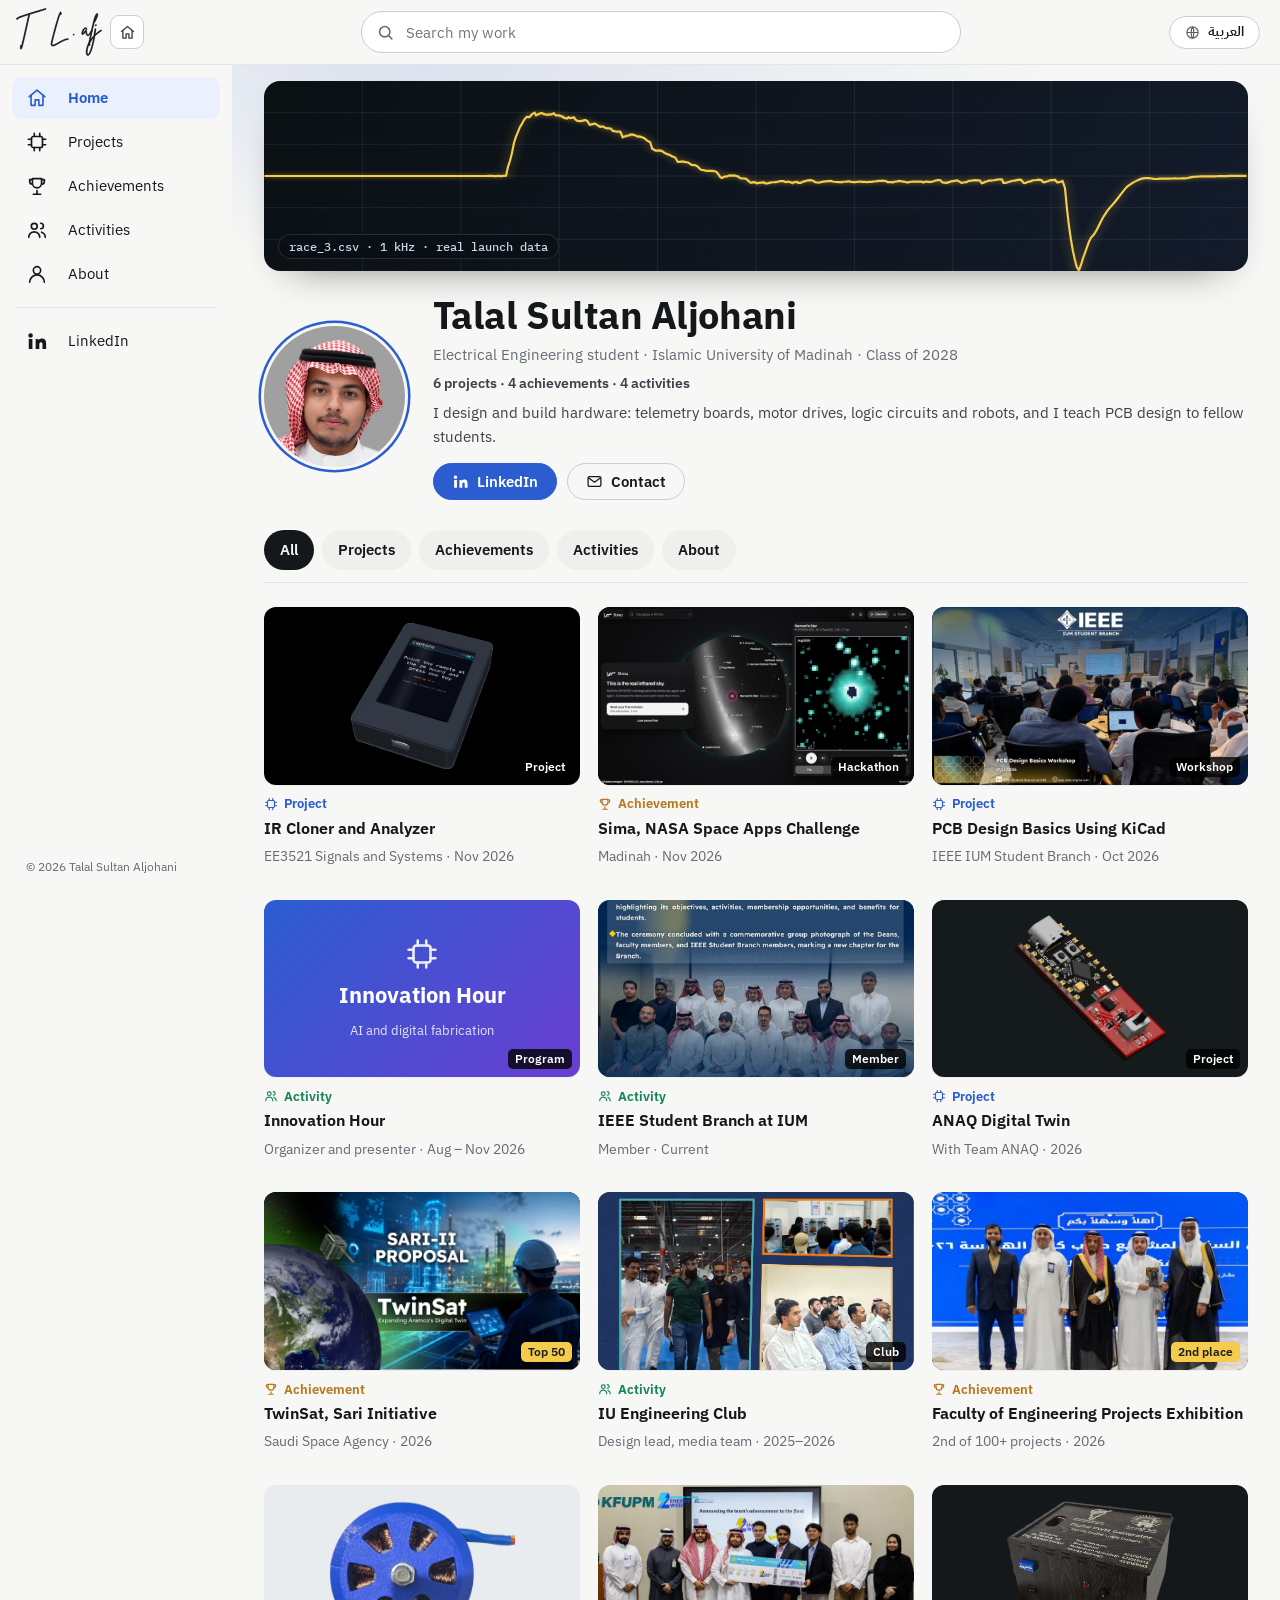
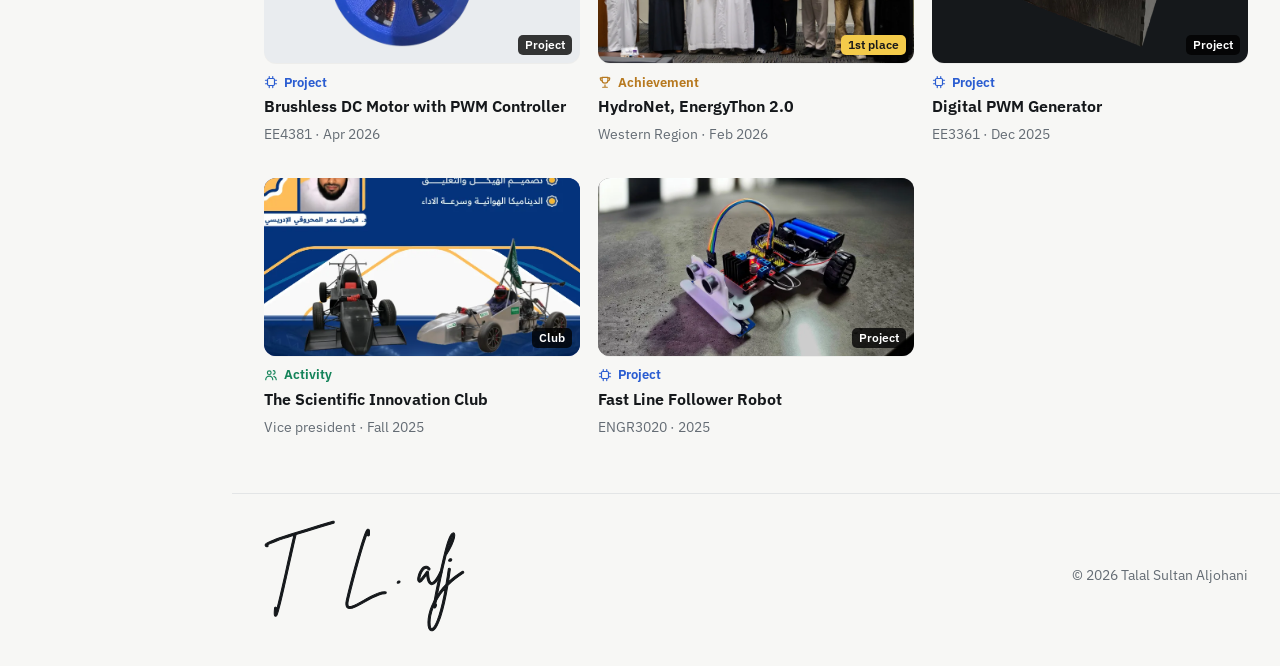
==== commit 4ffd6b95: "Add IR Cloner and Analyzer (EE3521 Signals and Systems)" ====
--- a/index.html
+++ b/index.html
@@ -14,7 +14,7 @@
 <script>
 (function(){var l='en';try{l=localStorage.getItem('tsa-lang')||'en'}catch(e){}
 if(location.hash==='#ar')l='ar';if(location.hash==='#en')l='en';
-var h=location.hash.slice(1);var TB={projects:'projects',awards:'awards',activities:'activities',about:'about',skills:'about',contact:'about'};if(TB[h])document.documentElement.setAttribute('data-tab',TB[h]);if(['kicad','anaq','bldc','pwm','lfr','ihour','ieee','inno','engclub','sima','hydronet','expo','twinsat'].indexOf(h)>=0)document.documentElement.setAttribute('data-view',h);
+var h=location.hash.slice(1);var TB={projects:'projects',awards:'awards',activities:'activities',about:'about',skills:'about',contact:'about'};if(TB[h])document.documentElement.setAttribute('data-tab',TB[h]);if(['kicad','anaq','bldc','pwm','lfr','ihour','ieee','inno','engclub','sima','ircloner','hydronet','expo','twinsat'].indexOf(h)>=0)document.documentElement.setAttribute('data-view',h);
 var r=document.documentElement;r.setAttribute('data-lang',l);r.lang=l;r.dir=l==='ar'?'rtl':'ltr';})();
 </script>
 <style>
@@ -207,7 +207,7 @@
 
 /* ---------- views ---------- */
 .project{display:none}
-html[data-view="expo"] #p-expo,html[data-view="sima"] #p-sima,html[data-view="hydronet"] #p-hydronet,html[data-view="twinsat"] #p-twinsat,html[data-view="ihour"] #p-ihour,html[data-view="ieee"] #p-ieee,html[data-view="inno"] #p-inno,html[data-view="engclub"] #p-engclub,html[data-view="kicad"] #p-kicad,html[data-view="anaq"] #p-anaq,html[data-view="bldc"] #p-bldc,html[data-view="pwm"] #p-pwm,html[data-view="lfr"] #p-lfr{display:block}
+html[data-view="expo"] #p-expo,html[data-view="ircloner"] #p-ircloner,html[data-view="sima"] #p-sima,html[data-view="hydronet"] #p-hydronet,html[data-view="twinsat"] #p-twinsat,html[data-view="ihour"] #p-ihour,html[data-view="ieee"] #p-ieee,html[data-view="inno"] #p-inno,html[data-view="engclub"] #p-engclub,html[data-view="kicad"] #p-kicad,html[data-view="anaq"] #p-anaq,html[data-view="bldc"] #p-bldc,html[data-view="pwm"] #p-pwm,html[data-view="lfr"] #p-lfr{display:block}
 html[data-view] .home-part{display:none}
 html[dir="rtl"] svg.flip{transform:scaleX(-1)}
 
@@ -249,6 +249,9 @@
 .btn-row{display:flex;flex-wrap:wrap;gap:8px}
 .video-player{background:#000}
 .video-player video{display:block;width:100%;height:100%;object-fit:contain;background:#000}
+.tl.steps li{grid-template-columns:minmax(0,1fr);gap:2px}
+.gallery .fig.wide{grid-column:1/-1}
+.gallery .fig.wide .frame{aspect-ratio:1400/618}
 .team{list-style:none;margin:8px 0 0;padding:0;display:grid;gap:8px}
 .team li{display:grid;gap:1px}
 .team b{font-weight:600;font-size:14.5px}
@@ -938,7 +941,7 @@
       <div class="ch-info">
         <h1><span class="en">Talal Sultan Aljohani</span><span class="ar">طلال سلطان الجهني</span></h1>
         <p class="ch-handle"><span class="en">Electrical Engineering student · Islamic University of Madinah · Class of 2028</span><span class="ar">طالب هندسة كهربائية · الجامعة الإسلامية بالمدينة المنورة · دفعة 2028</span></p>
-        <p class="ch-stats"><span class="en">5 projects · 4 achievements · 4 activities</span><span class="ar">5 مشاريع · 4 إنجازات · 4 أنشطة</span></p>
+        <p class="ch-stats"><span class="en">6 projects · 4 achievements · 4 activities</span><span class="ar">6 مشاريع · 4 إنجازات · 4 أنشطة</span></p>
         <p class="ch-about"><span class="en">I design and build hardware: telemetry boards, motor drives, logic circuits and robots, and I teach PCB design to fellow students.</span><span class="ar">أصمّم وأبني أنظمة العتاد: لوحات التيليمتري، ومشغّلات المحرّكات، والدوائر المنطقية، والروبوتات، وأدرّس تصميم اللوحات المطبوعة لزملائي.</span></p>
         <div class="cta">
           <a class="btn primary" href="https://www.linkedin.com/in/talal-aljohani-4b7717397" target="_blank" rel="noopener"><svg viewBox="0 0 24 24" fill="currentColor" aria-hidden="true"><path d="M4.98 3.5a2.5 2.5 0 1 1 0 5 2.5 2.5 0 0 1 0-5ZM3 9.75h4v11H3v-11Zm6.5 0h3.83v1.5h.05c.53-1 1.84-2.05 3.79-2.05 4.05 0 4.8 2.67 4.8 6.13v5.42h-4v-4.8c0-1.15-.02-2.62-1.6-2.62-1.6 0-1.84 1.25-1.84 2.54v4.88h-4v-11Z"/></svg>LinkedIn</a>
@@ -959,6 +962,10 @@
 <section class="feed home-part" id="feed" aria-label="Work">
   <div class="wrap">
     <div class="vgrid">
+      <a class="vcard" href="#ircloner" data-cat="project">
+        <span class="thumb contain" style="--bg:#000000"><img src="assets/img/ir-device.webp" width="700" height="721" alt="" loading="lazy" style="object-position:50% 50%"><span class="badge-t"><span class="en">Project</span><span class="ar">مشروع</span></span></span>
+        <span class="v-info"><span class="v-text"><span class="v-cat c-project"><svg viewBox="0 0 24 24" fill="none" stroke="currentColor" stroke-width="2" stroke-linecap="round" aria-hidden="true"><rect x="6" y="6" width="12" height="12" rx="2"/><path d="M9 2.5V6M15 2.5V6M9 18v3.5M15 18v3.5M2.5 9H6M2.5 15H6M18 9h3.5M18 15h3.5"/></svg><span class="en">Project</span><span class="ar">مشروع</span></span><span class="v-title"><span class="en">IR Cloner and Analyzer</span><span class="ar">ناسخ ومحلّل إشارات الأشعة تحت الحمراء</span></span><span class="v-meta"><span class="en">EE3521 Signals and Systems · Nov 2026</span><span class="ar">EE3521 الإشارات والأنظمة · نوفمبر 2026</span></span></span></span>
+      </a>
       <a class="vcard" href="#sima" data-cat="award">
         <span class="thumb cover" style="--bg:#0B0D10"><img src="assets/img/sima-site.webp" width="1600" height="900" alt="" loading="lazy" style="object-position:50% 50%"><span class="badge-t"><span class="en">Hackathon</span><span class="ar">هاكاثون</span></span></span>
         <span class="v-info"><span class="v-text"><span class="v-cat c-award"><svg viewBox="0 0 24 24" fill="none" stroke="currentColor" stroke-width="2" stroke-linecap="round" stroke-linejoin="round" aria-hidden="true"><path d="M8 21h8M12 17v4M7 4h10v5a5 5 0 0 1-10 0V4Z"/><path d="M17 5h3v2a3 3 0 0 1-3 3M7 5H4v2a3 3 0 0 0 3 3"/></svg><span class="en">Achievement</span><span class="ar">إنجاز</span></span><span class="v-title"><span class="en">Sima, NASA Space Apps Challenge</span><span class="ar">سيما، هاكاثون ناسا لتطبيقات الفضاء</span></span><span class="v-meta"><span class="en">Madinah · Nov 2026</span><span class="ar">المدينة المنورة · نوفمبر 2026</span></span></span></span>
@@ -1051,9 +1058,19 @@
         <div class="live">
           <div>
             <p class="live-t"><span class="en">Try Sima</span><span class="ar">جرّب سيما</span></p>
-            <p class="live-d"><span class="en">The live site. It runs on a free server, so the first visit can take a few seconds to wake up. The video and screenshots here keep a record if the link ever stops working.</span><span class="ar">الموقع المباشر. يعمل على خادم مجاني، فقد تستغرق أول زيارة بضع ثوانٍ حتى يعمل. والفيديو والصور هنا تحفظ نسخة منه إذا توقّف الرابط يوماً.</span></p>
+            <p class="live-d"><span class="en">A permanent copy kept on this site. The five challenge targets, the missions and the sky map all work. Searching any other spot needs the team's live server.</span><span class="ar">نسخة دائمة محفوظة على هذا الموقع، تعمل فيها الأهداف الخمسة للتحدّي والمهمّات وخريطة السماء. أمّا البحث عن أي موضع آخر فيحتاج خادم الفريق المباشر.</span></p>
           </div>
-          <a class="btn primary" href="https://sima-spherex.onrender.com/" target="_blank" rel="noopener"><span class="en">Open Sima</span><span class="ar">افتح سيما</span><svg class="flip" viewBox="0 0 24 24" fill="none" stroke="currentColor" stroke-width="2" aria-hidden="true"><path d="M7 17 17 7M9 7h8v8"/></svg></a>
+          <a class="btn primary" href="sima/?intro=1" target="_blank" rel="noopener"><span class="en">Open Sima</span><span class="ar">افتح سيما</span><svg class="flip" viewBox="0 0 24 24" fill="none" stroke="currentColor" stroke-width="2" aria-hidden="true"><path d="M7 17 17 7M9 7h8v8"/></svg></a>
+        </div>
+        <div class="live">
+          <div>
+            <p class="live-t"><span class="en">Full version and source code</span><span class="ar">النسخة الكاملة والكود</span></p>
+            <p class="live-d"><span class="en">The team's live site, which can fetch any spot on the sky, and the code on GitHub by Moath Altamimi.</span><span class="ar">موقع الفريق المباشر الذي يجلب أي موضع في السماء، والكود على GitHub بحساب معاذ التميمي.</span></p>
+          </div>
+          <span class="btn-row">
+            <a class="btn ghost" href="https://sima-spherex.onrender.com/" target="_blank" rel="noopener"><span class="en">Live site</span><span class="ar">الموقع المباشر</span><svg class="flip" viewBox="0 0 24 24" fill="none" stroke="currentColor" stroke-width="2" aria-hidden="true"><path d="M7 17 17 7M9 7h8v8"/></svg></a>
+            <a class="btn ghost" href="https://github.com/MoathCodes/sima" target="_blank" rel="noopener"><svg viewBox="0 0 24 24" fill="currentColor" aria-hidden="true"><path d="M12 .5a11.5 11.5 0 0 0-3.64 22.41c.58.1.79-.25.79-.56v-2c-3.2.7-3.88-1.37-3.88-1.37-.53-1.33-1.28-1.69-1.28-1.69-1.05-.71.08-.7.08-.7 1.16.08 1.77 1.19 1.77 1.19 1.03 1.77 2.71 1.26 3.37.96.1-.75.4-1.26.73-1.55-2.55-.29-5.24-1.28-5.24-5.69 0-1.26.45-2.29 1.19-3.09-.12-.29-.52-1.46.11-3.05 0 0 .97-.31 3.17 1.18a11 11 0 0 1 5.77 0c2.2-1.49 3.17-1.18 3.17-1.18.63 1.59.23 2.76.11 3.05.74.8 1.19 1.83 1.19 3.09 0 4.42-2.69 5.39-5.26 5.68.41.36.78 1.06.78 2.14v3.17c0 .31.21.67.8.56A11.5 11.5 0 0 0 12 .5Z"/></svg>GitHub</a>
+          </span>
         </div>
       </div>
 
@@ -1072,7 +1089,7 @@
         <div class="people">
           <p class="eyebrow"><span class="en">Team Sima</span><span class="ar">فريق سيما</span></p>
           <ul class="team">
-            <li><b><span class="en">Moaz Altamimi</span><span class="ar">معاذ التميمي</span></b><span><span class="en">Lead developer</span><span class="ar">المطوّر الرئيسي</span></span></li>
+            <li><b><span class="en">Moath Altamimi</span><span class="ar">معاذ التميمي</span></b><span><span class="en">Lead developer</span><span class="ar">المطوّر الرئيسي</span></span></li>
             <li><b><span class="en">Talal Aljohani</span><span class="ar">طلال الجهني</span></b><span><span class="en">User experience designer</span><span class="ar">مصمّم تجربة المستخدم</span></span></li>
             <li><b><span class="en">Sahl Mersal</span><span class="ar">سهل مرسال</span></b><span><span class="en">Project manager</span><span class="ar">مدير المشروع</span></span></li>
             <li><b><span class="en">Mohammed Sami</span><span class="ar">محمد سامي</span></b><span><span class="en">Testing and scientific validation</span><span class="ar">مسؤول الاختبار والتحقق العلمي</span></span></li>
@@ -1485,6 +1502,90 @@
       </div>
     </div>
     <aside class="w-side" aria-label="More work"><h4><span class="en">Up next</span><span class="ar">التالي</span></h4><div class="upnext" data-self="engclub"></div></aside>
+  </div>
+</article>
+<!-- ================= IR CLONER ================= -->
+<article class="project watchpage activity k1" id="p-ircloner" aria-labelledby="t-ircloner">
+  <div class="wrap watch">
+    <div class="w-main">
+      <div class="player contain" style="--bg:#000000"><a class="frame" href="assets/img/ir-device.webp"><img src="assets/img/ir-device.webp" width="700" height="721" alt="The IR Cloner device in its case, showing the Capture screen" data-alt-ar="جهاز ناسخ الأشعة تحت الحمراء داخل علبته وتظهر شاشة الالتقاط" style="object-position:50% 50%"></a></div>
+
+      <h3 class="p-title" id="t-ircloner"><span class="en">IR Cloner and Analyzer</span><span class="ar">ناسخ ومحلّل إشارات الأشعة تحت الحمراء</span></h3>
+      <div class="w-row">
+        <span class="v-cat c-project"><svg viewBox="0 0 24 24" fill="none" stroke="currentColor" stroke-width="2" stroke-linecap="round" aria-hidden="true"><rect x="6" y="6" width="12" height="12" rx="2"/><path d="M9 2.5V6M15 2.5V6M9 18v3.5M15 18v3.5M2.5 9H6M2.5 15H6M18 9h3.5M18 15h3.5"/></svg><span class="en">Project</span><span class="ar">مشروع</span></span>
+  <div class="p-meta">
+      <span><span class="en">EE3521 Signals and Systems</span><span class="ar">EE3521 الإشارات والأنظمة</span></span>
+      <span class="sep" aria-hidden="true"></span>
+      <span><span class="en">November 2026</span><span class="ar">نوفمبر 2026</span></span>
+    </div>
+      </div>
+      <div class="desc">
+    <p class="p-sub"><span class="en">A handheld device that captures the signal of any infrared remote, analyzes it with the tools of the Signals and Systems course, and sends it again in place of the original remote.</span><span class="ar">جهاز محمول يلتقط إشارة أي جهاز تحكّم بالأشعة تحت الحمراء، ويحلّلها بأدوات مقرر الإشارات والأنظمة، ثم يعيد إرسالها بدلاً من جهاز التحكّم الأصلي.</span></p>
+    <div class="p-body">
+      <div class="p-text">
+        <p class="en">Instead of a ready-made IR receiver chip, the device reads a raw photodiode with the ESP32's ADC and does the demodulation in software. That puts the whole course on the screen: sampling, convolution, Fourier series, the DFT and the Z-transform each have a job in the signal chain. A Math screen applies them to your own capture: it measures the sensor's RC time constant from the 90 % to 10 % fall, plots |H(jω)|, and runs a first-order filter with its pole on the z-plane.</p>
+        <p class="ar">بدلاً من شريحة استقبال جاهزة، يقرأ الجهاز ثنائياً ضوئياً خاماً عبر المحوّل التناظري الرقمي في ESP32 ويفكّ التعديل برمجياً. وهكذا يظهر المقرر كله على الشاشة: أخذ العيّنات، والالتفاف، ومتسلسلة فورييه، وتحويل DFT، وتحويل Z، ولكلّ منها دور في سلسلة معالجة الإشارة. وفي شاشة «الرياضيات» تُطبَّق على الإشارة التي التقطتها بنفسك: تقيس ثابت الزمن RC للحسّاس من هبوط الإشارة بين 90 % و10 %، وترسم |H(jω)|، وتشغّل مرشّحاً من الرتبة الأولى مع قطبه على مستوى Z.</p>
+
+        <h4 class="eyebrow"><span class="en">The signal chain</span><span class="ar">سلسلة معالجة الإشارة</span></h4>
+        <ol class="tl steps">
+          <li><b><span class="en">Sampling</span><span class="ar">أخذ العيّنات</span></b><span class="d"><span class="en">The ADC samples the photodiode at 200 kSa/s through DMA. The 38 kHz carrier lands at 0.38π, below π, so there is no aliasing.</span><span class="ar">يأخذ المحوّل التناظري الرقمي عيّنات من الثنائي الضوئي بمعدل 200 ألف عيّنة في الثانية عبر DMA، فتقع الموجة الحاملة 38 كيلوهرتز عند 0.38π، أقل من π، فلا يحدث تداخل طيفي.</span></span></li>
+          <li><b><span class="en">Envelope</span><span class="ar">الغلاف</span></b><span class="d"><span class="en">The maximum of every 50 µs window removes the carrier, and a first-order difference equation tracks and removes ambient light.</span><span class="ar">أكبر قيمة في كل نافذة 50 ميكروثانية تُزيل الحاملة، ومعادلة فرق من الرتبة الأولى تتتبّع الضوء المحيط وتطرحه.</span></span></li>
+          <li><b><span class="en">Marks and spaces</span><span class="ar">النبضات والفواصل</span></b><span class="d"><span class="en">A threshold turns the envelope into the message m(t). The sensor is a slow LTI system, so its convolution stretches every mark.</span><span class="ar">العتبة تحوّل الغلاف إلى الرسالة m(t). والحسّاس نظام خطي ثابت بطيء، فالالتفاف يطيل كل نبضة.</span></span></li>
+          <li><b><span class="en">Carrier frequency</span><span class="ar">تردد الحاملة</span></b><span class="d"><span class="en">A Hann window and an FFT over 1024 samples find the carrier: 38.00 kHz on our remotes.</span><span class="ar">نافذة Hann وتحويل FFT على 1024 عيّنة يحدّدان تردد الحاملة: 38.00 كيلوهرتز في أجهزة التحكّم لدينا.</span></span></li>
+          <li><b><span class="en">Decode and transmit</span><span class="ar">فك الترميز والإرسال</span></b><span class="d"><span class="en">NEC codes are decoded from mark plus space, the stretch is removed, and the RMT rebuilds x(t) = m(t)·c(t) on three IR LEDs.</span><span class="ar">يُفكّ ترميز NEC من مجموع النبضة والفاصل، ثم تُزال الإطالة، ويعيد مولّد RMT بناء x(t) = m(t)·c(t) على ثلاثة مصابيح أشعة تحت حمراء.</span></span></li>
+        </ol>
+
+        <div class="note">
+          <p class="eyebrow"><span class="en">Two versions</span><span class="ar">نسختان</span></p>
+          <p><span class="en">The first version used our own main board with an ESP32 module, a separate display, a charger and a boost converter: six modules and 31 wires. The final version is one CYD board (ESP32 with a 2.8 inch touch screen and charger) plus our IR board, in a 3D-printed case.</span><span class="ar">النسخة الأولى كانت على لوحة رئيسية صمّمناها مع وحدة ESP32 وشاشة منفصلة وشاحن ومحوّل رافع: ست وحدات و31 سلكاً. أمّا النسخة النهائية فلوحة CYD واحدة (ESP32 مع شاشة لمس 2.8 بوصة وشاحن) مع لوحة الأشعة تحت الحمراء الخاصة بنا، داخل علبة مطبوعة ثلاثياً.</span></p>
+        </div>
+
+        <div class="live">
+          <div>
+            <p class="live-t"><span class="en">Code and build guide</span><span class="ar">الكود ودليل البناء</span></p>
+            <p class="live-d"><span class="en">The firmware, the KiCad IR board, the case files and a step-by-step hardware guide, on GitHub.</span><span class="ar">البرنامج الثابت، ولوحة KiCad، وملفات العلبة، ودليل بناء خطوة بخطوة، على GitHub.</span></p>
+          </div>
+          <span class="btn-row">
+            <a class="btn primary" href="https://github.com/Talal-Aljohani/IR-Cloner-Analyzer" target="_blank" rel="noopener"><svg viewBox="0 0 24 24" fill="currentColor" aria-hidden="true"><path d="M12 .5a11.5 11.5 0 0 0-3.64 22.41c.58.1.79-.25.79-.56v-2c-3.2.7-3.88-1.37-3.88-1.37-.53-1.33-1.28-1.69-1.28-1.69-1.05-.71.08-.7.08-.7 1.16.08 1.77 1.19 1.77 1.19 1.03 1.77 2.71 1.26 3.37.96.1-.75.4-1.26.73-1.55-2.55-.29-5.24-1.28-5.24-5.69 0-1.26.45-2.29 1.19-3.09-.12-.29-.52-1.46.11-3.05 0 0 .97-.31 3.17 1.18a11 11 0 0 1 5.77 0c2.2-1.49 3.17-1.18 3.17-1.18.63 1.59.23 2.76.11 3.05.74.8 1.19 1.83 1.19 3.09 0 4.42-2.69 5.39-5.26 5.68.41.36.78 1.06.78 2.14v3.17c0 .31.21.67.8.56A11.5 11.5 0 0 0 12 .5Z"/></svg>GitHub</a>
+            <a class="btn ghost" href="https://github.com/Talal-Aljohani/IR-Cloner-Analyzer/blob/main/docs/Hardware_Guide.pdf" target="_blank" rel="noopener"><span class="en">Hardware guide</span><span class="ar">دليل العتاد</span><svg class="flip" viewBox="0 0 24 24" fill="none" stroke="currentColor" stroke-width="2" aria-hidden="true"><path d="M7 17 17 7M9 7h8v8"/></svg></a>
+          </span>
+        </div>
+      </div>
+
+      <aside>
+        <table class="spec">
+          <caption class="eyebrow"><span class="en">At a glance</span><span class="ar">نظرة سريعة</span></caption>
+          <tbody>
+            <tr><th><span class="en">Course</span><span class="ar">المقرر</span></th><td><span class="en">EE3521 Signals and Systems</span><span class="ar">EE3521 الإشارات والأنظمة</span></td></tr>
+            <tr><th><span class="en">Controller</span><span class="ar">المتحكّم</span></th><td><span class="en">ESP32, 2.8 in ILI9341 touch screen (CYD)</span><span class="ar">ESP32 مع شاشة لمس ILI9341 مقاس 2.8 بوصة (CYD)</span></td></tr>
+            <tr><th><span class="en">Receiver</span><span class="ar">الاستقبال</span></th><td><span class="en">Raw photodiode, ADC at 200 kSa/s</span><span class="ar">ثنائي ضوئي خام، ومحوّل بمعدل 200 ألف عيّنة/ث</span></td></tr>
+            <tr><th><span class="en">Transmitter</span><span class="ar">الإرسال</span></th><td><span class="en">3 IR LEDs, 2N2222, ESP32 RMT</span><span class="ar">3 مصابيح IR، وترانزستور 2N2222، ومولّد RMT</span></td></tr>
+            <tr><th><span class="en">Carrier found</span><span class="ar">الحاملة المقاسة</span></th><td><span class="en">38.00 kHz, FFT bin 195 Hz</span><span class="ar">38.00 كيلوهرتز، دقة FFT 195 هرتز</span></td></tr>
+            <tr><th><span class="en">Firmware</span><span class="ar">البرنامج الثابت</span></th><td><span class="en">3,746 lines, Arduino C++</span><span class="ar">3,746 سطراً، Arduino C++</span></td></tr>
+            <tr><th><span class="en">Hardware</span><span class="ar">العتاد</span></th><td><span class="en">KiCad IR board, Fusion 3D-printed case</span><span class="ar">لوحة IR على KiCad، وعلبة مطبوعة من Fusion</span></td></tr>
+          </tbody>
+        </table>
+        <dl class="people">
+          <div><dt class="eyebrow"><span class="en">Team</span><span class="ar">الفريق</span></dt><dd><span class="en">Talal Aljohani, Saad Obaid, Moatasim Ahmad, Yousef Ahmed</span><span class="ar">طلال الجهني، سعد عبيد، معتصم أحمد، يوسف أحمد</span></dd></div>
+          <div><dt class="eyebrow"><span class="en">Supervisor</span><span class="ar">المشرف</span></dt><dd><span class="en">Dr. Abdulmajeed Alenezi</span><span class="ar">د. عبدالمجيد العنزي</span></dd></div>
+        </dl>
+      </aside>
+    </div>
+
+    <div class="gallery">
+      <figure class="fig wide"><a class="frame white" href="assets/img/ir-pipeline.webp"><img src="assets/img/ir-pipeline.webp" width="1400" height="618" loading="lazy" alt="Signal chain diagram: remote light, sensor, sampling, ripple removal, timings, spectrum, carrier frequency, rebuilding the light, IR LEDs" data-alt-ar="مخطط سلسلة الإشارة: ضوء جهاز التحكّم، والحسّاس، وأخذ العيّنات، وإزالة التموّج، والتوقيتات، والطيف، وتردد الحاملة، وإعادة بناء الضوء، والمصابيح"></a><figcaption><span class="en">The signal chain, with the course chapter behind each step.</span><span class="ar">سلسلة الإشارة، مع فصل المقرر وراء كل خطوة.</span></figcaption></figure>
+      <figure class="fig"><a class="frame white" href="assets/img/ir-spectrum.webp"><img src="assets/img/ir-spectrum.webp" width="1400" height="448" loading="lazy" alt="Measured spectrum with the carrier peak at 38.00 kHz" data-alt-ar="الطيف المقاس مع قمّة الحاملة عند 38.00 كيلوهرتز"></a><figcaption><span class="en">Measured spectrum: the carrier at 38.00 kHz.</span><span class="ar">الطيف المقاس: الحاملة عند 38.00 كيلوهرتز.</span></figcaption></figure>
+      <figure class="fig"><a class="frame contain" href="assets/img/ir-board.webp"><img src="assets/img/ir-board.webp" width="800" height="614" loading="lazy" alt="3D render of the IR board with three IR LEDs, the receiver and a 2N2222 transistor" data-alt-ar="مجسّم لوحة الأشعة تحت الحمراء مع ثلاثة مصابيح والمستقبل وترانزستور 2N2222"></a><figcaption><span class="en">Our IR board: receiver and three IR LEDs.</span><span class="ar">لوحتنا: المستقبل وثلاثة مصابيح أشعة تحت حمراء.</span></figcaption></figure>
+      <figure class="fig"><a class="frame white" href="assets/img/ir-case.webp"><img src="assets/img/ir-case.webp" width="1000" height="771" loading="lazy" alt="Exploded view of the 3D-printed case with all parts" data-alt-ar="منظر مفكّك للعلبة المطبوعة ثلاثياً بكل أجزائها"></a><figcaption><span class="en">The 3D-printed case, exploded.</span><span class="ar">العلبة المطبوعة ثلاثياً مفكّكة.</span></figcaption></figure>
+      <figure class="fig"><a class="frame white" href="assets/img/ir-old-new.webp"><img src="assets/img/ir-old-new.webp" width="1000" height="725" loading="lazy" alt="Inside view: the first design with six modules on the left, the final CYD design on the right" data-alt-ar="من الداخل: التصميم الأول بست وحدات على اليسار، والتصميم النهائي بلوحة CYD على اليمين"></a><figcaption><span class="en">Version 1 (left) and the final CYD design (right).</span><span class="ar">النسخة الأولى (يسار) والتصميم النهائي بلوحة CYD (يمين).</span></figcaption></figure>
+    </div>
+
+    <ul class="tags" aria-label="Tools">
+      <li>ESP32</li><li>DSP</li><li>FFT</li><li>Z-transform</li><li>Arduino C++</li><li>KiCad</li><li>Fusion</li><li>3D printing</li>
+    </ul>
+      </div>
+    </div>
+    <aside class="w-side" aria-label="More work"><h4><span class="en">Up next</span><span class="ar">التالي</span></h4><div class="upnext" data-self="ircloner"></div></aside>
   </div>
 </article>
 <!-- ================= KICAD WORKSHOP ================= -->
@@ -2129,7 +2230,7 @@
 (function(){
   var root=document.documentElement;
   /* ---- views (one page per project) ---- */
-  var VIEWS={sima:['Sima, NASA Space Apps','سيما، هاكاثون ناسا'],expo:['Projects Exhibition','معرض مشاريع الكلية'],hydronet:['HydroNet','HydroNet'],twinsat:['TwinSat','TwinSat'],ihour:['Innovation Hour','ساعة ابتكار'],ieee:['IEEE Student Branch','فرع IEEE الطلابي'],inno:['Scientific Innovation Club','نادي الابتكار العلمي'],engclub:['IU Engineering Club','النادي الهندسي'],kicad:['PCB Design Workshop','ورشة تصميم اللوحات المطبوعة'],anaq:['ANAQ Digital Twin','التوأم الرقمي لفريق عنق'],bldc:['Brushless DC Motor','محرّك عديم الفرش'],pwm:['Digital PWM Generator','مولّد PWM رقمي'],lfr:['Fast Line Follower Robot','روبوت تتبّع الخط']};
+  var VIEWS={ircloner:['IR Cloner and Analyzer','ناسخ ومحلّل الأشعة تحت الحمراء'],sima:['Sima, NASA Space Apps','سيما، هاكاثون ناسا'],expo:['Projects Exhibition','معرض مشاريع الكلية'],hydronet:['HydroNet','HydroNet'],twinsat:['TwinSat','TwinSat'],ihour:['Innovation Hour','ساعة ابتكار'],ieee:['IEEE Student Branch','فرع IEEE الطلابي'],inno:['Scientific Innovation Club','نادي الابتكار العلمي'],engclub:['IU Engineering Club','النادي الهندسي'],kicad:['PCB Design Workshop','ورشة تصميم اللوحات المطبوعة'],anaq:['ANAQ Digital Twin','التوأم الرقمي لفريق عنق'],bldc:['Brushless DC Motor','محرّك عديم الفرش'],pwm:['Digital PWM Generator','مولّد PWM رقمي'],lfr:['Fast Line Follower Robot','روبوت تتبّع الخط']};
   function setTitle(){
     var ar=root.getAttribute('data-lang')==='ar', v=root.getAttribute('data-view'), base=ar?'طلال الجهني':'Talal Aljohani';
     document.title=(v&&VIEWS[v])?VIEWS[v][ar?1:0]+' · '+base:base;
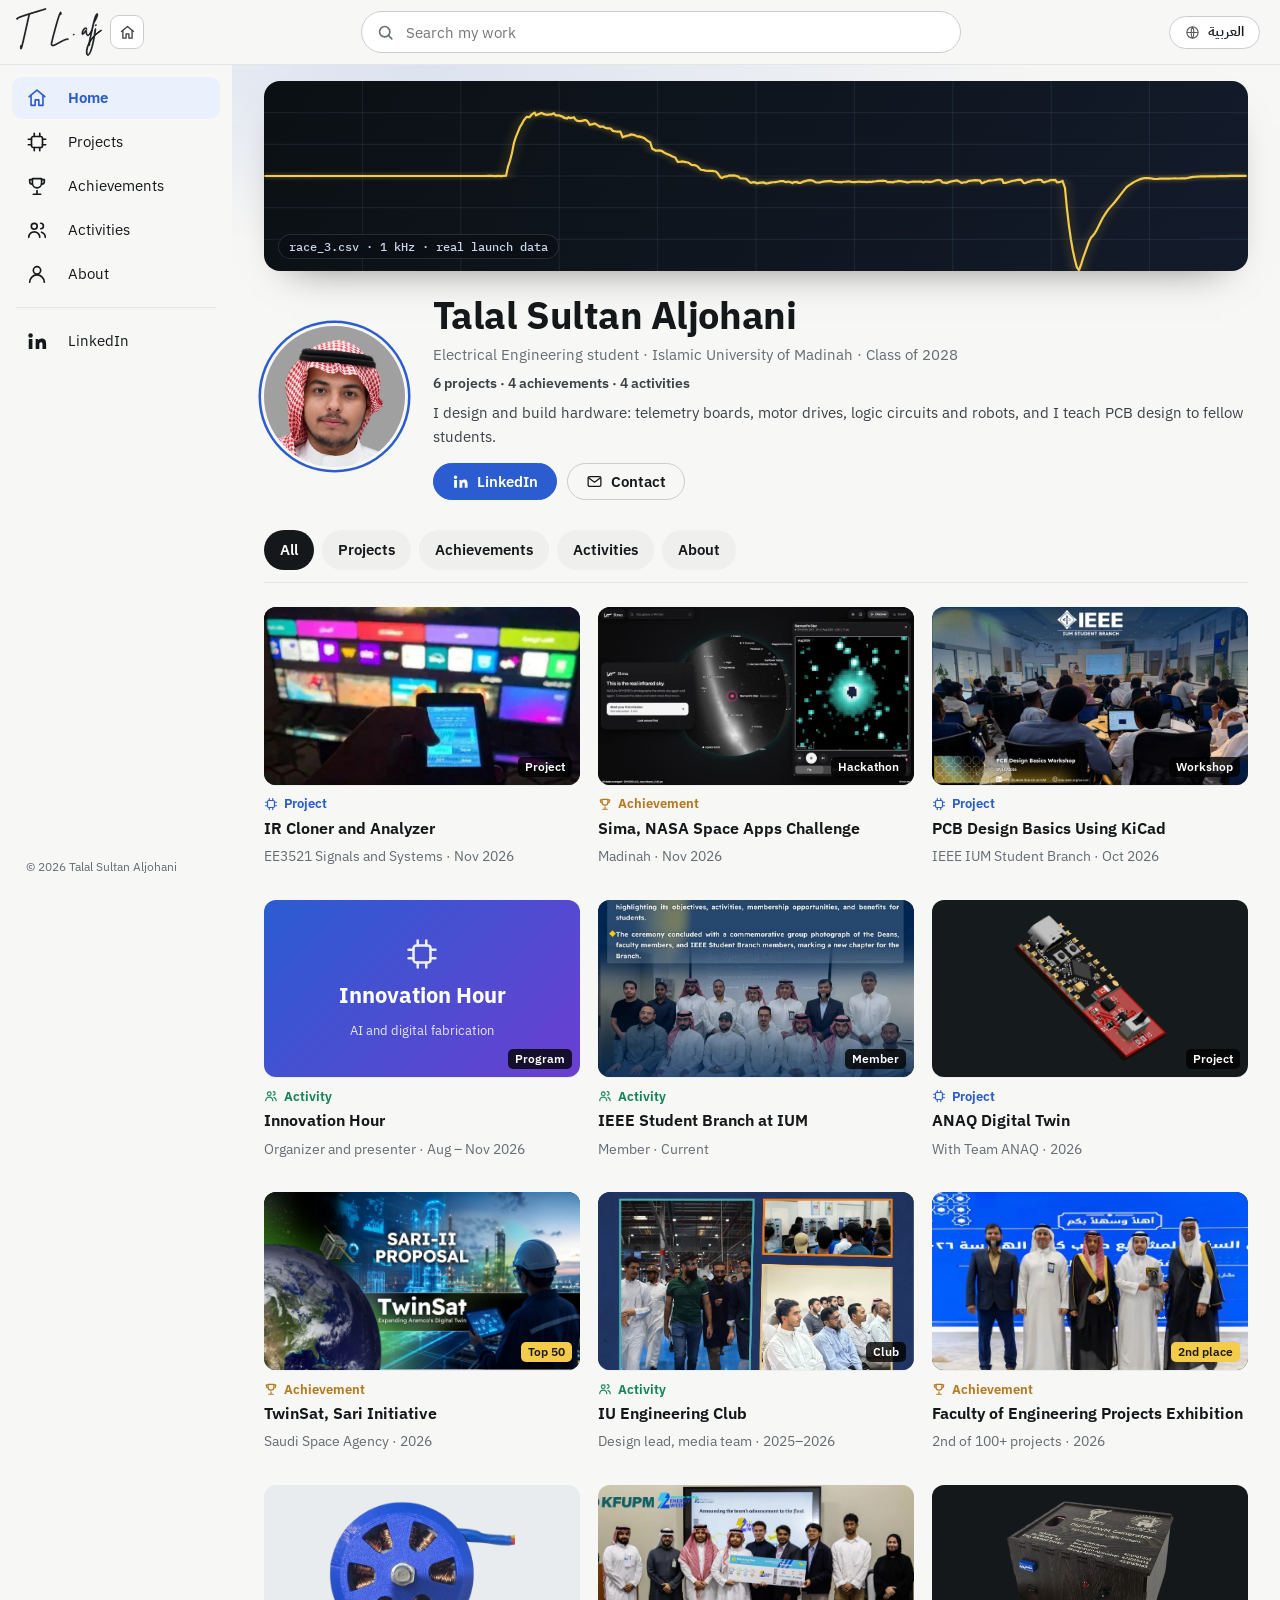
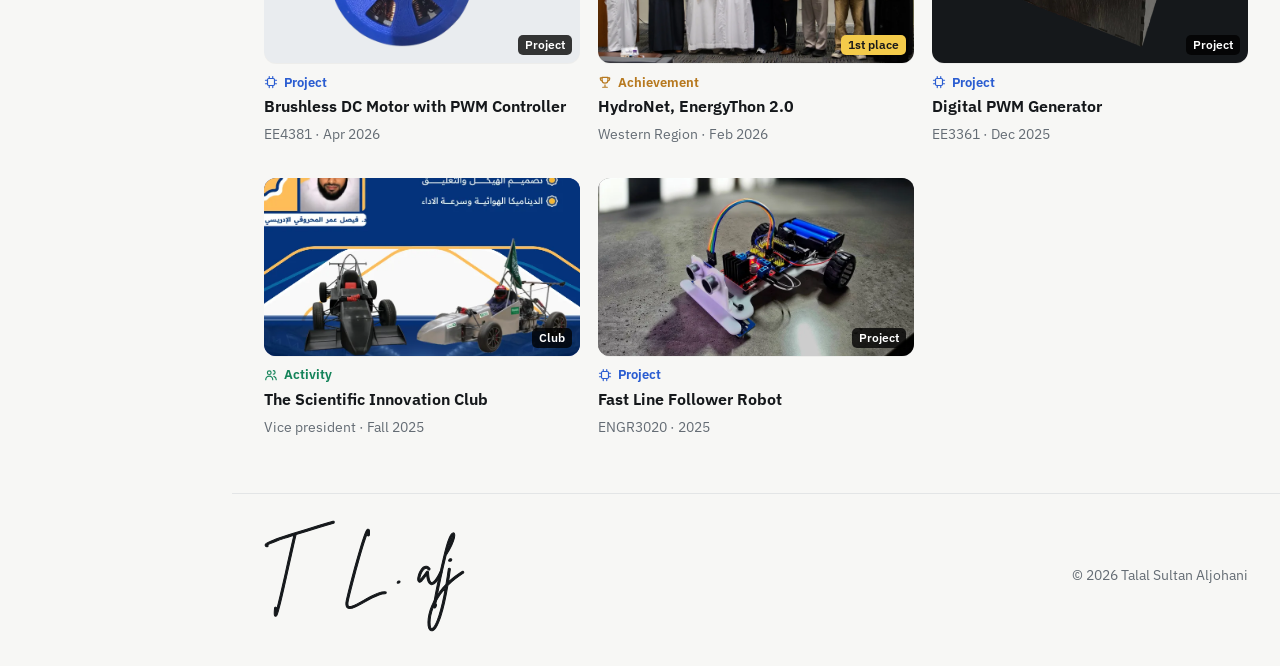
==== commit ace897d6: "IR Cloner: real photos from the report, solo project" ====
--- a/index.html
+++ b/index.html
@@ -251,7 +251,7 @@
 .video-player video{display:block;width:100%;height:100%;object-fit:contain;background:#000}
 .tl.steps li{grid-template-columns:minmax(0,1fr);gap:2px}
 .gallery .fig.wide{grid-column:1/-1}
-.gallery .fig.wide .frame{aspect-ratio:1400/618}
+.gallery .fig.wide .frame{aspect-ratio:1400/618}.gallery .fig.shots .frame{aspect-ratio:1395/634;background:#000}
 .team{list-style:none;margin:8px 0 0;padding:0;display:grid;gap:8px}
 .team li{display:grid;gap:1px}
 .team b{font-weight:600;font-size:14.5px}
@@ -963,7 +963,7 @@
   <div class="wrap">
     <div class="vgrid">
       <a class="vcard" href="#ircloner" data-cat="project">
-        <span class="thumb contain" style="--bg:#000000"><img src="assets/img/ir-device.webp" width="700" height="721" alt="" loading="lazy" style="object-position:50% 50%"><span class="badge-t"><span class="en">Project</span><span class="ar">مشروع</span></span></span>
+        <span class="thumb cover" style="--bg:#000000"><img src="assets/img/ir-tv-on.webp" width="511" height="279" alt="" loading="lazy" style="object-position:50% 50%"><span class="badge-t"><span class="en">Project</span><span class="ar">مشروع</span></span></span>
         <span class="v-info"><span class="v-text"><span class="v-cat c-project"><svg viewBox="0 0 24 24" fill="none" stroke="currentColor" stroke-width="2" stroke-linecap="round" aria-hidden="true"><rect x="6" y="6" width="12" height="12" rx="2"/><path d="M9 2.5V6M15 2.5V6M9 18v3.5M15 18v3.5M2.5 9H6M2.5 15H6M18 9h3.5M18 15h3.5"/></svg><span class="en">Project</span><span class="ar">مشروع</span></span><span class="v-title"><span class="en">IR Cloner and Analyzer</span><span class="ar">ناسخ ومحلّل إشارات الأشعة تحت الحمراء</span></span><span class="v-meta"><span class="en">EE3521 Signals and Systems · Nov 2026</span><span class="ar">EE3521 الإشارات والأنظمة · نوفمبر 2026</span></span></span></span>
       </a>
       <a class="vcard" href="#sima" data-cat="award">
@@ -1508,7 +1508,7 @@
 <article class="project watchpage activity k1" id="p-ircloner" aria-labelledby="t-ircloner">
   <div class="wrap watch">
     <div class="w-main">
-      <div class="player contain" style="--bg:#000000"><a class="frame" href="assets/img/ir-device.webp"><img src="assets/img/ir-device.webp" width="700" height="721" alt="The IR Cloner device in its case, showing the Capture screen" data-alt-ar="جهاز ناسخ الأشعة تحت الحمراء داخل علبته وتظهر شاشة الالتقاط" style="object-position:50% 50%"></a></div>
+      <div class="player cover" style="--bg:#000000"><a class="frame" href="assets/img/ir-tv-on.webp"><img src="assets/img/ir-tv-on.webp" width="511" height="279" alt="The IR Cloner in hand, switching on an LG TV" data-alt-ar="جهاز ناسخ الأشعة تحت الحمراء في اليد وهو يشغّل تلفاز LG" style="object-position:50% 50%"></a></div>
 
       <h3 class="p-title" id="t-ircloner"><span class="en">IR Cloner and Analyzer</span><span class="ar">ناسخ ومحلّل إشارات الأشعة تحت الحمراء</span></h3>
       <div class="w-row">
@@ -1531,13 +1531,13 @@
           <li><b><span class="en">Sampling</span><span class="ar">أخذ العيّنات</span></b><span class="d"><span class="en">The ADC samples the photodiode at 200 kSa/s through DMA. The 38 kHz carrier lands at 0.38π, below π, so there is no aliasing.</span><span class="ar">يأخذ المحوّل التناظري الرقمي عيّنات من الثنائي الضوئي بمعدل 200 ألف عيّنة في الثانية عبر DMA، فتقع الموجة الحاملة 38 كيلوهرتز عند 0.38π، أقل من π، فلا يحدث تداخل طيفي.</span></span></li>
           <li><b><span class="en">Envelope</span><span class="ar">الغلاف</span></b><span class="d"><span class="en">The maximum of every 50 µs window removes the carrier, and a first-order difference equation tracks and removes ambient light.</span><span class="ar">أكبر قيمة في كل نافذة 50 ميكروثانية تُزيل الحاملة، ومعادلة فرق من الرتبة الأولى تتتبّع الضوء المحيط وتطرحه.</span></span></li>
           <li><b><span class="en">Marks and spaces</span><span class="ar">النبضات والفواصل</span></b><span class="d"><span class="en">A threshold turns the envelope into the message m(t). The sensor is a slow LTI system, so its convolution stretches every mark.</span><span class="ar">العتبة تحوّل الغلاف إلى الرسالة m(t). والحسّاس نظام خطي ثابت بطيء، فالالتفاف يطيل كل نبضة.</span></span></li>
-          <li><b><span class="en">Carrier frequency</span><span class="ar">تردد الحاملة</span></b><span class="d"><span class="en">A Hann window and an FFT over 1024 samples find the carrier: 38.00 kHz on our remotes.</span><span class="ar">نافذة Hann وتحويل FFT على 1024 عيّنة يحدّدان تردد الحاملة: 38.00 كيلوهرتز في أجهزة التحكّم لدينا.</span></span></li>
+          <li><b><span class="en">Carrier frequency</span><span class="ar">تردد الحاملة</span></b><span class="d"><span class="en">A Hann window and an FFT over 1024 samples find the carrier: 38.00 kHz on an LG TV remote.</span><span class="ar">نافذة Hann وتحويل FFT على 1024 عيّنة يحدّدان تردد الحاملة: 38.00 كيلوهرتز في جهاز تحكّم تلفاز LG.</span></span></li>
           <li><b><span class="en">Decode and transmit</span><span class="ar">فك الترميز والإرسال</span></b><span class="d"><span class="en">NEC codes are decoded from mark plus space, the stretch is removed, and the RMT rebuilds x(t) = m(t)·c(t) on three IR LEDs.</span><span class="ar">يُفكّ ترميز NEC من مجموع النبضة والفاصل، ثم تُزال الإطالة، ويعيد مولّد RMT بناء x(t) = m(t)·c(t) على ثلاثة مصابيح أشعة تحت حمراء.</span></span></li>
         </ol>
 
         <div class="note">
           <p class="eyebrow"><span class="en">Two versions</span><span class="ar">نسختان</span></p>
-          <p><span class="en">The first version used our own main board with an ESP32 module, a separate display, a charger and a boost converter: six modules and 31 wires. The final version is one CYD board (ESP32 with a 2.8 inch touch screen and charger) plus our IR board, in a 3D-printed case.</span><span class="ar">النسخة الأولى كانت على لوحة رئيسية صمّمناها مع وحدة ESP32 وشاشة منفصلة وشاحن ومحوّل رافع: ست وحدات و31 سلكاً. أمّا النسخة النهائية فلوحة CYD واحدة (ESP32 مع شاشة لمس 2.8 بوصة وشاحن) مع لوحة الأشعة تحت الحمراء الخاصة بنا، داخل علبة مطبوعة ثلاثياً.</span></p>
+          <p><span class="en">The first version used a main board I designed with an ESP32 module, a separate display, a charger and a boost converter: six modules and 31 wires. The final version is one CYD board (ESP32 with a 2.8 inch touch screen and charger) plus my IR board, in a 3D-printed case.</span><span class="ar">النسخة الأولى كانت على لوحة رئيسية صمّمتها مع وحدة ESP32 وشاشة منفصلة وشاحن ومحوّل رافع: ست وحدات و31 سلكاً. أمّا النسخة النهائية فلوحة CYD واحدة (ESP32 مع شاشة لمس 2.8 بوصة وشاحن) مع لوحة الأشعة تحت الحمراء التي صمّمتها، داخل علبة مطبوعة ثلاثياً.</span></p>
         </div>
 
         <div class="live">
@@ -1566,18 +1566,21 @@
           </tbody>
         </table>
         <dl class="people">
-          <div><dt class="eyebrow"><span class="en">Team</span><span class="ar">الفريق</span></dt><dd><span class="en">Talal Aljohani, Saad Obaid, Moatasim Ahmad, Yousef Ahmed</span><span class="ar">طلال الجهني، سعد عبيد، معتصم أحمد، يوسف أحمد</span></dd></div>
+          <div><dt class="eyebrow"><span class="en">My role</span><span class="ar">دوري</span></dt><dd><span class="en">Built it alone: the IR board, firmware, DSP, case and report</span><span class="ar">نفّذته وحدي: لوحة الأشعة، والبرنامج الثابت، ومعالجة الإشارة، والعلبة، والتقرير</span></dd></div>
           <div><dt class="eyebrow"><span class="en">Supervisor</span><span class="ar">المشرف</span></dt><dd><span class="en">Dr. Abdulmajeed Alenezi</span><span class="ar">د. عبدالمجيد العنزي</span></dd></div>
         </dl>
       </aside>
     </div>
 
     <div class="gallery">
+      <figure class="fig"><a class="frame" href="assets/img/ir-tv-off.webp"><img src="assets/img/ir-tv-off.webp" width="488" height="268" loading="lazy" alt="The IR Cloner switching the LG TV off, the LG logo on the screen" data-alt-ar="جهاز ناسخ الأشعة يطفئ تلفاز LG وشعار LG على الشاشة"></a><figcaption><span class="en">Switching the LG TV off with the cloned power key.</span><span class="ar">إطفاء تلفاز LG بزر التشغيل المنسوخ.</span></figcaption></figure>
+      <figure class="fig"><a class="frame" href="assets/img/ir-math.webp"><img src="assets/img/ir-math.webp" width="920" height="634" loading="lazy" alt="Math screens: sensor RC = 61 µs with |H(jω)|, and the Z-transform with the pole at z = 0.905" data-alt-ar="شاشتا الرياضيات: ثابت الحسّاس RC = 61 ميكروثانية مع |H(jω)|، وتحويل Z مع القطب عند z = 0.905"></a><figcaption><span class="en">Math screens: RC = 61 µs and the pole at z = 0.905.</span><span class="ar">شاشتا الرياضيات: RC = 61 ميكروثانية والقطب عند z = 0.905.</span></figcaption></figure>
+      <figure class="fig wide shots"><a class="frame" href="assets/img/ir-screens.webp"><img src="assets/img/ir-screens.webp" width="1395" height="634" loading="lazy" alt="Device screens after capturing the LG power key: capture result at 38.0 kHz, signal steps, and waveform with spectrum" data-alt-ar="شاشات الجهاز بعد التقاط زر التشغيل في جهاز تحكّم LG: نتيجة الالتقاط عند 38.0 كيلوهرتز، وخطوات الإشارة، والموجة مع الطيف"></a><figcaption><span class="en">On the device after capturing the LG power key: NEC address 0x04, command 0x08, carrier peak at 37.98 kHz.</span><span class="ar">على الجهاز بعد التقاط زر التشغيل في جهاز تحكّم LG: العنوان 0x04، والأمر 0x08، وقمّة الحاملة عند 37.98 كيلوهرتز.</span></figcaption></figure>
       <figure class="fig wide"><a class="frame white" href="assets/img/ir-pipeline.webp"><img src="assets/img/ir-pipeline.webp" width="1400" height="618" loading="lazy" alt="Signal chain diagram: remote light, sensor, sampling, ripple removal, timings, spectrum, carrier frequency, rebuilding the light, IR LEDs" data-alt-ar="مخطط سلسلة الإشارة: ضوء جهاز التحكّم، والحسّاس، وأخذ العيّنات، وإزالة التموّج، والتوقيتات، والطيف، وتردد الحاملة، وإعادة بناء الضوء، والمصابيح"></a><figcaption><span class="en">The signal chain, with the course chapter behind each step.</span><span class="ar">سلسلة الإشارة، مع فصل المقرر وراء كل خطوة.</span></figcaption></figure>
       <figure class="fig"><a class="frame white" href="assets/img/ir-spectrum.webp"><img src="assets/img/ir-spectrum.webp" width="1400" height="448" loading="lazy" alt="Measured spectrum with the carrier peak at 38.00 kHz" data-alt-ar="الطيف المقاس مع قمّة الحاملة عند 38.00 كيلوهرتز"></a><figcaption><span class="en">Measured spectrum: the carrier at 38.00 kHz.</span><span class="ar">الطيف المقاس: الحاملة عند 38.00 كيلوهرتز.</span></figcaption></figure>
-      <figure class="fig"><a class="frame contain" href="assets/img/ir-board.webp"><img src="assets/img/ir-board.webp" width="800" height="614" loading="lazy" alt="3D render of the IR board with three IR LEDs, the receiver and a 2N2222 transistor" data-alt-ar="مجسّم لوحة الأشعة تحت الحمراء مع ثلاثة مصابيح والمستقبل وترانزستور 2N2222"></a><figcaption><span class="en">Our IR board: receiver and three IR LEDs.</span><span class="ar">لوحتنا: المستقبل وثلاثة مصابيح أشعة تحت حمراء.</span></figcaption></figure>
-      <figure class="fig"><a class="frame white" href="assets/img/ir-case.webp"><img src="assets/img/ir-case.webp" width="1000" height="771" loading="lazy" alt="Exploded view of the 3D-printed case with all parts" data-alt-ar="منظر مفكّك للعلبة المطبوعة ثلاثياً بكل أجزائها"></a><figcaption><span class="en">The 3D-printed case, exploded.</span><span class="ar">العلبة المطبوعة ثلاثياً مفكّكة.</span></figcaption></figure>
-      <figure class="fig"><a class="frame white" href="assets/img/ir-old-new.webp"><img src="assets/img/ir-old-new.webp" width="1000" height="725" loading="lazy" alt="Inside view: the first design with six modules on the left, the final CYD design on the right" data-alt-ar="من الداخل: التصميم الأول بست وحدات على اليسار، والتصميم النهائي بلوحة CYD على اليمين"></a><figcaption><span class="en">Version 1 (left) and the final CYD design (right).</span><span class="ar">النسخة الأولى (يسار) والتصميم النهائي بلوحة CYD (يمين).</span></figcaption></figure>
+      <figure class="fig"><a class="frame contain" href="assets/img/ir-board.webp"><img src="assets/img/ir-board.webp" width="800" height="614" loading="lazy" alt="3D render of the IR board with three IR LEDs, the receiver and a 2N2222 transistor" data-alt-ar="مجسّم لوحة الأشعة تحت الحمراء مع ثلاثة مصابيح والمستقبل وترانزستور 2N2222"></a><figcaption><span class="en">The IR board (render): receiver and three IR LEDs.</span><span class="ar">لوحة الأشعة (مجسّم): المستقبل وثلاثة مصابيح أشعة تحت حمراء.</span></figcaption></figure>
+      <figure class="fig"><a class="frame white" href="assets/img/ir-case.webp"><img src="assets/img/ir-case.webp" width="1000" height="771" loading="lazy" alt="Exploded view of the 3D-printed case with all parts" data-alt-ar="منظر مفكّك للعلبة المطبوعة ثلاثياً بكل أجزائها"></a><figcaption><span class="en">The 3D-printed case, exploded (render).</span><span class="ar">العلبة المطبوعة ثلاثياً مفكّكة (مجسّم).</span></figcaption></figure>
+      <figure class="fig"><a class="frame white" href="assets/img/ir-old-new.webp"><img src="assets/img/ir-old-new.webp" width="1000" height="725" loading="lazy" alt="Inside view: the first design with six modules on the left, the final CYD design on the right" data-alt-ar="من الداخل: التصميم الأول بست وحدات على اليسار، والتصميم النهائي بلوحة CYD على اليمين"></a><figcaption><span class="en">Version 1 (left) and the final CYD design (right), renders.</span><span class="ar">النسخة الأولى (يسار) والتصميم النهائي بلوحة CYD (يمين)، مجسّمات.</span></figcaption></figure>
     </div>
 
     <ul class="tags" aria-label="Tools">
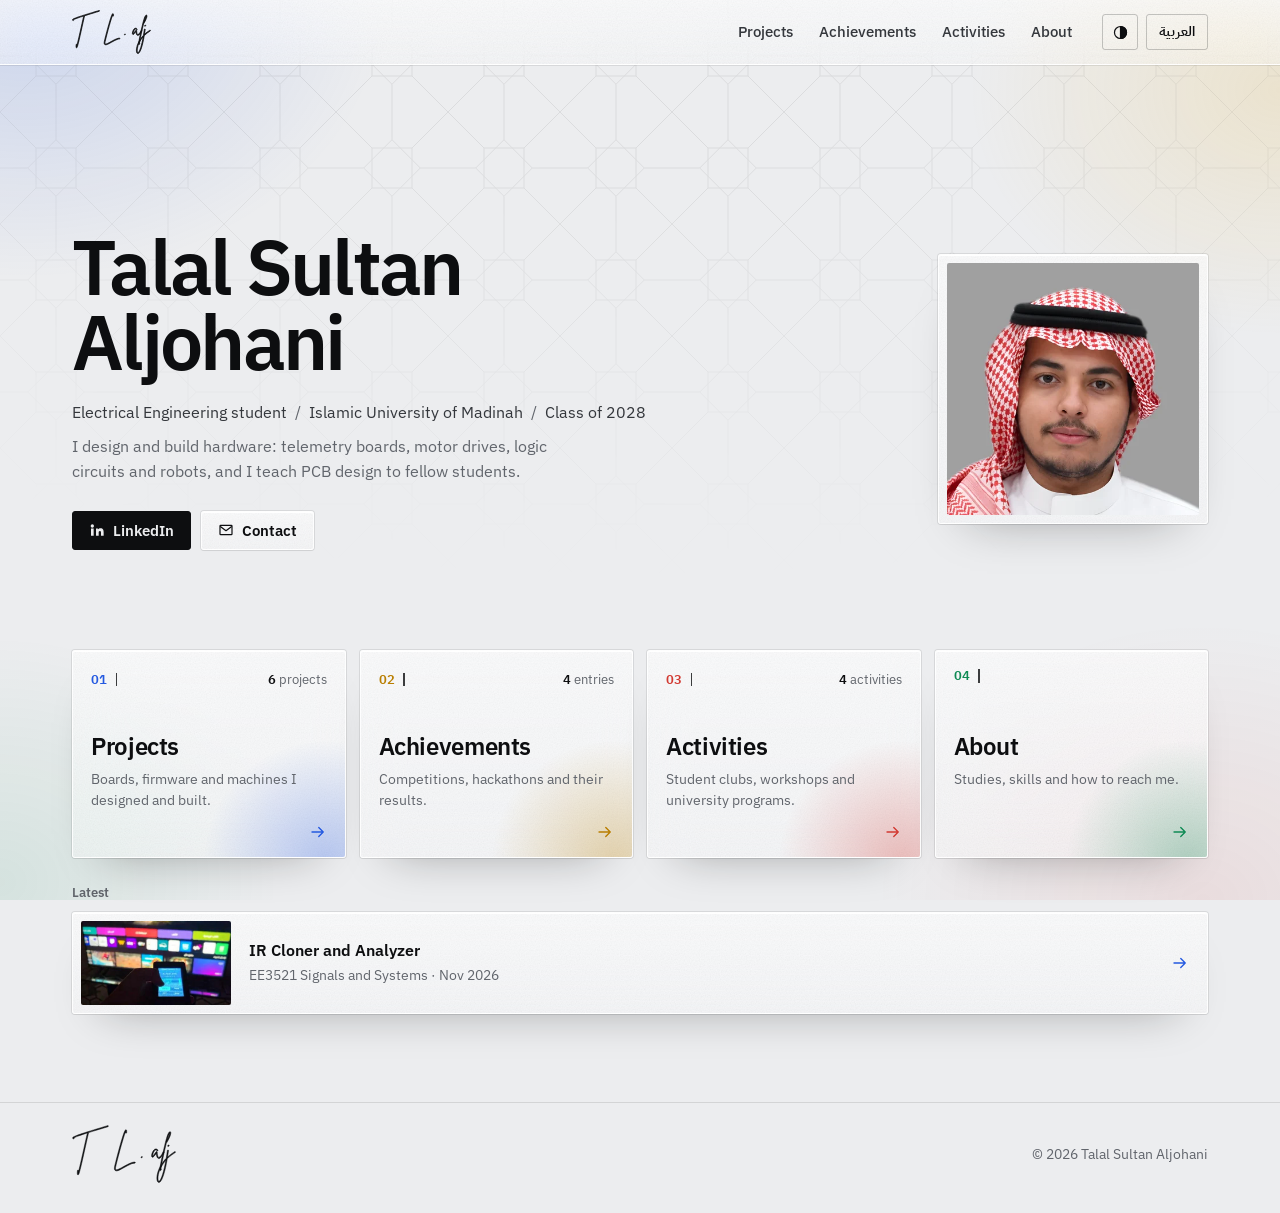
==== commit 65ae8e88: "Frost redesign: simple home with four sections, frosted glass theme, light and dark" ====
--- a/index.html
+++ b/index.html
@@ -15,7 +15,7 @@
 (function(){var l='en';try{l=localStorage.getItem('tsa-lang')||'en'}catch(e){}
 if(location.hash==='#ar')l='ar';if(location.hash==='#en')l='en';
 var h=location.hash.slice(1);var TB={projects:'projects',awards:'awards',activities:'activities',about:'about',skills:'about',contact:'about'};if(TB[h])document.documentElement.setAttribute('data-tab',TB[h]);if(['kicad','anaq','bldc','pwm','lfr','ihour','ieee','inno','engclub','sima','ircloner','hydronet','expo','twinsat'].indexOf(h)>=0)document.documentElement.setAttribute('data-view',h);
-var r=document.documentElement;r.setAttribute('data-lang',l);r.lang=l;r.dir=l==='ar'?'rtl':'ltr';})();
+var r=document.documentElement;try{var th=localStorage.getItem('tsa-theme');if(th==='dark'||th==='light')r.setAttribute('data-theme',th)}catch(e){}r.setAttribute('data-lang',l);r.lang=l;r.dir=l==='ar'?'rtl':'ltr';})();
 </script>
 <style>
 :root{
@@ -683,215 +683,262 @@
 }
 
 /* =====================================================================
-   YouTube-style layout: top bar with search, side guide (bottom bar on
-   phones), channel header with tabs, thumbnail grid, watch pages.
+   FROST: neutral black and white, frosted glass panels, square corners,
+   four measured accents: 01 blue, 02 amber, 03 red, 04 green.
    ===================================================================== */
-:root{--side:232px;--bar-h:64px}
-html{scroll-padding-top:128px}
-.bar .wrap{max-width:none;min-height:var(--bar-h);padding-inline:16px 20px;gap:14px}
-.mark .sig-head{height:48px}
-.nav{flex:1;gap:10px;margin-inline-start:12px}
-.search{position:relative;flex:1;max-width:600px;margin-inline:auto;display:flex;align-items:center}
-.search input{width:100%;height:42px;border:1px solid var(--rule-2);border-radius:999px;background:var(--surface);color:var(--ink);font:15px var(--sans);padding-inline:44px 16px;outline:none}
-html[data-lang="ar"] .search input{font-family:var(--arabic)}
-.search input:focus{border-color:var(--accent);box-shadow:0 0 0 3px var(--accent-soft)}
-.s-ico{position:absolute;inset-inline-start:15px;display:inline-flex;color:var(--muted);pointer-events:none}
-.s-ico svg,.s-open svg,.s-close svg{width:19px;height:19px}
-.s-open,.s-close{display:none;appearance:none;border:0;background:transparent;color:var(--ink);width:40px;height:40px;border-radius:50%;cursor:pointer;align-items:center;justify-content:center}
-.s-open:hover,.s-close:hover{background:var(--sunken)}
-
-/* side guide */
-.side{position:fixed;z-index:25;top:calc(var(--bar-h) + 1px + env(safe-area-inset-top,0px));bottom:0;inset-inline-start:0;width:var(--side);padding:12px;display:flex;flex-direction:column;gap:2px;overflow-y:auto;background:var(--paper)}
-.side-i{display:flex;align-items:center;gap:20px;padding:10px 14px;border-radius:10px;color:var(--ink);text-decoration:none;font-size:14.5px;line-height:1.2}
-.side-i svg{width:22px;height:22px;flex:none}
-.side-i:hover{background:var(--sunken)}
-.side-i.on{background:var(--sunken);font-weight:650}
-.side hr{border:0;border-top:1px solid var(--rule);margin:10px 4px}
-.side-foot{margin:auto 0 0;padding:12px 14px;font-size:12px;color:var(--muted)}
-main,footer{margin-inline-start:var(--side)}
-
-/* channel header */
-.channel{padding-top:16px}
-.channel .wrap,.feed .wrap,.about-tab .wrap{max-width:1560px}
-.banner{height:clamp(96px,15vw,190px);border-radius:16px;overflow:hidden;background:linear-gradient(120deg,#0B1013,#131B2B)}
-.banner svg{display:block;width:100%;height:100%}
-.b-grid{stroke:rgba(160,190,230,.10);stroke-width:1;fill:none;vector-effect:non-scaling-stroke}
-.b-trace{stroke:#F4CB4A;stroke-width:2.2;fill:none;vector-effect:non-scaling-stroke;filter:drop-shadow(0 0 6px rgba(244,203,74,.55))}
-.ch-head{display:flex;gap:clamp(16px,2.6vw,28px);align-items:center;padding-block:22px 12px}
-.ch-head .avatar{width:clamp(84px,11vw,156px);height:clamp(84px,11vw,156px);border:0;box-shadow:none}
-.ch-info{display:grid;gap:6px;min-width:0}
-.ch-info h1{font-size:clamp(1.6rem,3.2vw,2.4rem);line-height:1.15;margin:0}
-.ch-handle{color:var(--muted);font-size:14.5px}
-.ch-about{color:var(--ink-2);font-size:15px;max-width:62em}
-.channel .cta{margin-top:8px;gap:10px}
-.channel .btn{border-radius:999px;padding:9px 18px;font-size:14.5px}
-.channel .btn svg{width:17px;height:17px}
-.tabs{position:sticky;top:calc(var(--bar-h) + 1px + env(safe-area-inset-top,0px));z-index:15;display:flex;gap:6px;overflow-x:auto;scrollbar-width:none;background:var(--paper);border-bottom:1px solid var(--rule);margin-top:6px}
-.tabs::-webkit-scrollbar{display:none}
-.tab{padding:13px 14px 11px;color:var(--muted);font-weight:650;font-size:15px;text-decoration:none;white-space:nowrap;border-bottom:3px solid transparent}
-.tab:hover{color:var(--ink)}
-.tab.on{color:var(--ink);border-bottom-color:var(--ink)}
-html:not([data-tab]) .tab[data-tab="all"],html:not([data-tab]) .side-i[data-tab="all"]{color:var(--ink)}
-html:not([data-tab]) .tab[data-tab="all"]{border-bottom-color:var(--ink)}
-html:not([data-tab]) .side-i[data-tab="all"]{background:var(--sunken);font-weight:650}
-
-/* thumbnail grid */
-.feed{padding-bottom:56px}
-.vgrid{display:grid;grid-template-columns:repeat(auto-fill,minmax(272px,1fr));gap:34px 18px;padding-top:24px}
-.vcard,.mcard{display:grid;gap:12px;text-decoration:none;color:inherit;align-content:start}
-.thumb{position:relative;display:block;aspect-ratio:16/9;border-radius:12px;overflow:hidden;background:var(--bg,var(--sunken))}
-.thumb img{display:block;width:100%;height:100%;object-fit:cover;transition:transform .3s ease}
-.thumb.contain img{object-fit:contain;padding:5% 9%}
-.vcard:hover .thumb img,.mcard:hover .thumb img{transform:scale(1.035)}
-.badge-t{position:absolute;inset-inline-end:8px;bottom:8px;background:rgba(0,0,0,.78);color:#fff;font:600 12px/1 var(--sans);padding:4px 7px;border-radius:5px}
-html[data-lang="ar"] .badge-t{font-family:var(--arabic)}
-.badge-t.gold{background:#F4CB4A;color:#1A1A1A}
-.tile{background:linear-gradient(135deg,#2B5DD1,#6A3FD1)}
+:root{
+  --maxw:1200px; --r:3px;
+  --paper:#ECEDEF; --surface:rgba(255,255,255,.5); --sunken:rgba(13,14,16,.045);
+  --ink:#0D0E10; --ink-2:#34373C; --muted:#61656C; --rule:rgba(13,14,16,.11); --rule-2:rgba(13,14,16,.22);
+  --a1:#2459E0; --a2:#B97E00; --a3:#D23A32; --a4:#0F8A54; --accent:var(--a1); --accent-soft:rgba(36,89,224,.09); --on-accent:#fff;
+  --g1:rgba(255,255,255,.70); --g2:rgba(255,255,255,.42); --g-line:rgba(255,255,255,.85); --g-edge:rgba(13,14,16,.09); --g-hi:#fff;
+  --g-shadow:0 1px 1px rgba(13,14,16,.04),0 24px 48px -32px rgba(13,14,16,.4);
+  --b1:rgba(36,89,224,.17); --b2:rgba(232,170,20,.15); --b3:rgba(210,58,50,.09); --b4:rgba(15,138,84,.10);
+  --lat:url("data:image/svg+xml,%3Csvg xmlns='http://www.w3.org/2000/svg' width='112' height='112' viewBox='0 0 112 112'%3E%3Cpath d='M36 36h40v40H36zM56 27.7 84.3 56 56 84.3 27.7 56zM56 27.7V0M84.3 56H112M56 84.3V112M27.7 56H0M36 36 0 0M76 36 112 0M76 76l36 36M36 76 0 112' fill='none' stroke='%23000' stroke-width='1'/%3E%3C/svg%3E"); --lat-o:.07;
+  --grain:url("data:image/svg+xml,%3Csvg xmlns='http://www.w3.org/2000/svg' width='180' height='180'%3E%3Cfilter id='n'%3E%3CfeTurbulence type='fractalNoise' baseFrequency='.8' numOctaves='2' stitchTiles='stitch'/%3E%3CfeColorMatrix values='1 0 0 0 0 1 0 0 0 0 1 0 0 0 0 0 0 0 0 .06'/%3E%3C/filter%3E%3Crect width='100%25' height='100%25' filter='url(%23n)'/%3E%3C/svg%3E");
+  --c-project:var(--a1); --c-award:var(--a2); --c-activity:var(--a3);
+}
+@media (prefers-color-scheme: dark){ :root:not([data-theme="light"]){ --paper:#0A0B0C; --surface:rgba(255,255,255,.035); --sunken:rgba(255,255,255,.05);
+    --ink:#F1F2F3; --ink-2:#C8CBD0; --muted:#8D9299; --rule:rgba(255,255,255,.09); --rule-2:rgba(255,255,255,.2);
+    --a1:#6B96FF; --a2:#F2B53A; --a3:#FF6A61; --a4:#3FCF8C; --accent-soft:rgba(107,150,255,.14); --on-accent:#0A0B0C;
+    --g1:rgba(34,35,38,.62); --g2:rgba(20,21,23,.46); --g-line:rgba(255,255,255,.10); --g-edge:rgba(0,0,0,.55); --g-hi:rgba(255,255,255,.14);
+    --g-shadow:0 1px 1px rgba(0,0,0,.3),0 28px 56px -32px rgba(0,0,0,.95);
+    --b1:rgba(107,150,255,.20); --b2:rgba(242,181,58,.12); --b3:rgba(255,106,97,.11); --b4:rgba(63,207,140,.11);
+    --lat:url("data:image/svg+xml,%3Csvg xmlns='http://www.w3.org/2000/svg' width='112' height='112' viewBox='0 0 112 112'%3E%3Cpath d='M36 36h40v40H36zM56 27.7 84.3 56 56 84.3 27.7 56zM56 27.7V0M84.3 56H112M56 84.3V112M27.7 56H0M36 36 0 0M76 36 112 0M76 76l36 36M36 76 0 112' fill='none' stroke='%23fff' stroke-width='1'/%3E%3C/svg%3E"); --lat-o:.07; color-scheme:dark; } }
+:root[data-theme="dark"]{ --paper:#0A0B0C; --surface:rgba(255,255,255,.035); --sunken:rgba(255,255,255,.05);
+    --ink:#F1F2F3; --ink-2:#C8CBD0; --muted:#8D9299; --rule:rgba(255,255,255,.09); --rule-2:rgba(255,255,255,.2);
+    --a1:#6B96FF; --a2:#F2B53A; --a3:#FF6A61; --a4:#3FCF8C; --accent-soft:rgba(107,150,255,.14); --on-accent:#0A0B0C;
+    --g1:rgba(34,35,38,.62); --g2:rgba(20,21,23,.46); --g-line:rgba(255,255,255,.10); --g-edge:rgba(0,0,0,.55); --g-hi:rgba(255,255,255,.14);
+    --g-shadow:0 1px 1px rgba(0,0,0,.3),0 28px 56px -32px rgba(0,0,0,.95);
+    --b1:rgba(107,150,255,.20); --b2:rgba(242,181,58,.12); --b3:rgba(255,106,97,.11); --b4:rgba(63,207,140,.11);
+    --lat:url("data:image/svg+xml,%3Csvg xmlns='http://www.w3.org/2000/svg' width='112' height='112' viewBox='0 0 112 112'%3E%3Cpath d='M36 36h40v40H36zM56 27.7 84.3 56 56 84.3 27.7 56zM56 27.7V0M84.3 56H112M56 84.3V112M27.7 56H0M36 36 0 0M76 36 112 0M76 76l36 36M36 76 0 112' fill='none' stroke='%23fff' stroke-width='1'/%3E%3C/svg%3E"); --lat-o:.07; color-scheme:dark; }
+:root[data-theme="light"]{color-scheme:light}
+
+/* backdrop: four faint blooms and a fine lattice that fades down the page */
+html{background:var(--paper)}
+body{background:transparent;position:relative;min-height:100vh}
+body::before{content:"";position:fixed;inset:0;z-index:-2;pointer-events:none;background:
+  radial-gradient(44vmax 34vmax at 2% 0%,var(--b1),transparent 64%),
+  radial-gradient(38vmax 30vmax at 100% 10%,var(--b2),transparent 64%),
+  radial-gradient(40vmax 34vmax at 94% 100%,var(--b3),transparent 64%),
+  radial-gradient(34vmax 30vmax at 0% 98%,var(--b4),transparent 64%)}
+body::after{content:"";position:fixed;inset:0;z-index:-1;pointer-events:none;background:var(--lat) 0 0/112px 112px;opacity:var(--lat-o);
+  -webkit-mask-image:radial-gradient(140% 85% at 50% 0%,#000 20%,transparent 78%);mask-image:radial-gradient(140% 85% at 50% 0%,#000 20%,transparent 78%)}
+
+/* the glass recipe */
+.glass,.vcard,.desc,.pager a,.skill,.about-tab .about,.about-tab .contact,.btn.ghost{
+  background:var(--grain),linear-gradient(180deg,var(--g1),var(--g2));
+  -webkit-backdrop-filter:blur(22px) saturate(1.6);backdrop-filter:blur(22px) saturate(1.6);
+  border:1px solid var(--g-line);border-radius:var(--r);
+  box-shadow:0 0 0 1px var(--g-edge),inset 0 1px 0 var(--g-hi),var(--g-shadow)}
+
+/* square corners everywhere (LEDs and legend dots stay round) */
+.frame,.note,.live,.chip,.stat,.modes,.chain li,.pwm,.award,.aw-place,.field-fig,.empty,.scope,.scope-screen,.btn,.dipbox,.thumb,.player,.lang,.iconbtn,dialog.lb img,dialog.lb .x{border-radius:var(--r)}
+.tags li,.topics li,.rolepill,.prize,.place,.copy,.badge-t{border-radius:2px}
+.facts-line li::before{border-radius:0}
+:focus-visible{border-radius:var(--r)}
+
+/* accents per section */
+.k1,.k2,.k3,.k4,.k5{--ch:var(--acc,var(--a1))}
+[data-sec="projects"],.vcard[data-cat="project"],.d1,.nav a[data-tab="projects"]{--acc:var(--a1)}
+[data-sec="awards"],.vcard[data-cat="award"],.d2,.nav a[data-tab="awards"]{--acc:var(--a2)}
+[data-sec="activities"],.vcard[data-cat="activity"],.d3,.nav a[data-tab="activities"]{--acc:var(--a3)}
+[data-sec="about"],.d4,.nav a[data-tab="about"],#about-tab{--acc:var(--a4)}
+
+/* top bar */
+.bar{position:sticky;top:0;z-index:30;background:var(--grain),linear-gradient(180deg,var(--g1),var(--g2));-webkit-backdrop-filter:blur(22px) saturate(1.6);backdrop-filter:blur(22px) saturate(1.6);border-bottom:1px solid var(--g-line);box-shadow:0 1px 0 var(--g-edge)}
+.bar .wrap{min-height:64px;gap:18px}
+.mark .sig-head{height:44px}
+.nav{margin-inline-start:auto;gap:0}
+.nav ul{display:flex;gap:2px}
+.nav a{position:relative;padding:8px 12px;border-radius:var(--r);font-size:14.5px;font-weight:500;color:var(--ink-2)}
+.nav a:hover{background:var(--sunken);color:var(--ink)}
+.nav a.on{color:var(--ink)}
+.nav a.on::after{content:"";position:absolute;inset-inline:12px;bottom:1px;height:2px;background:var(--acc)}
+.tools{display:flex;align-items:center;gap:8px}
+.iconbtn,.lang{height:36px;display:inline-flex;align-items:center;justify-content:center;gap:8px;border:1px solid var(--rule-2);background:transparent;color:var(--ink);cursor:pointer}
+.iconbtn{width:36px;padding:0}
+.iconbtn svg{width:17px;height:17px}
+.lang{margin:0;padding:0 12px;font-size:13.5px}
+.iconbtn:hover,.lang:hover{border-color:var(--ink)}
+
+/* shared bits */
+.d-n{display:inline-flex;align-items:center;gap:8px;font:600 13px/1 var(--mono);color:var(--acc);letter-spacing:.02em}
+.d-n::after{content:"";width:1.5px;height:1.05em;background:var(--ink);opacity:.8}
+.crumb{display:flex;flex-wrap:wrap;align-items:center;gap:8px;font:500 12.5px/1.4 var(--mono);letter-spacing:.03em;color:var(--muted)}
+html[data-lang="ar"] .crumb{font-family:var(--arabic);font-size:13.5px}
+.crumb a{color:var(--muted);text-decoration:none}
+.crumb a:hover{color:var(--ink)}
+.crumb .sl{opacity:.5}
+.crumb .cur{color:var(--ink)}
+.btn{padding:10px 16px;font-size:14.5px}
+.btn.primary{background:var(--ink);border-color:var(--ink);color:var(--paper)}
+.btn.ghost{color:var(--ink)}
+.btn:hover{transform:translateY(-1px)}
+.arr{width:18px;height:18px;flex:none}
+html[dir="rtl"] .arr{transform:scaleX(-1)}
+
+/* home */
+.home{padding-block:clamp(36px,6vw,76px) clamp(48px,7vw,88px)}
+.hero{display:grid;grid-template-columns:minmax(0,1fr) auto;gap:clamp(24px,5vw,72px);align-items:center}
+.hero h1{margin:0;font-family:var(--sans);font-weight:600;font-size:clamp(2.6rem,6vw,4.9rem);line-height:.98;letter-spacing:-.035em;max-width:10ch}
+html[data-lang="ar"] .hero h1{font-family:var(--arabic);font-weight:700;line-height:1.2;letter-spacing:0;max-width:none;font-size:clamp(2.3rem,5.2vw,4.1rem)}
+.role{margin-top:20px;color:var(--ink-2);font-size:15.5px;line-height:1.6}
+.role i{font-style:normal;color:var(--muted);margin-inline:8px}
+.intro{margin-top:10px;max-width:50ch;color:var(--muted);font-size:15.5px}
+.hero .cta{margin-top:26px;gap:10px}
+.portrait{margin:0;padding:8px;width:clamp(190px,22vw,270px)}
+.portrait img{display:block;width:100%;height:auto;aspect-ratio:1;object-fit:cover;border-radius:2px}
+.doors{display:grid;grid-template-columns:repeat(4,minmax(0,1fr));gap:14px;margin-top:clamp(36px,5vw,60px)}
+.door{position:relative;overflow:hidden;display:grid;grid-template-rows:auto 1fr auto auto;gap:8px;min-height:208px;padding:18px 18px 16px;color:var(--ink);text-decoration:none;transition:transform .2s ease,box-shadow .2s ease}
+.door > *{position:relative}
+.door::before{content:"";position:absolute;width:90%;aspect-ratio:1;inset-inline-end:-38%;bottom:-62%;background:radial-gradient(closest-side,color-mix(in srgb,var(--acc) 30%,transparent),transparent);transition:transform .35s ease}
+.door::after{content:"";position:absolute;inset-inline:-1px;top:-1px;height:2px;background:var(--acc);transform:scaleX(0);transform-origin:left;transition:transform .25s ease}
+html[dir="rtl"] .door::after{transform-origin:right}
+.door:hover{transform:translateY(-2px)}
+.door:hover::after{transform:scaleX(1)}
+.door:hover::before{transform:scale(1.25)}
+.d-top{display:flex;align-items:center;justify-content:space-between;gap:10px}
+.d-c{font-size:13px;color:var(--muted)}
+.d-c b{font:600 13px var(--mono);color:var(--ink)}
+.d-t{align-self:end;font-size:clamp(1.3rem,1.9vw,1.6rem);font-weight:600;letter-spacing:-.015em;line-height:1.15}
+html[data-lang="ar"] .d-t{letter-spacing:0;font-weight:700}
+.d-s{font-size:14px;line-height:1.5;color:var(--muted);min-height:3em}
+.d-go{display:flex;justify-content:flex-end;color:var(--acc);margin-top:4px}
+.door:hover .d-go .arr{translate:3px 0}
+html[dir="rtl"] .door:hover .d-go .arr{translate:-3px 0}
+.d-go .arr{transition:translate .2s ease}
+.latest-row{margin-top:26px;display:grid;gap:10px}
+.latest{display:grid;grid-template-columns:150px minmax(0,1fr) auto;align-items:center;gap:18px;padding:8px;padding-inline-end:18px;color:inherit;text-decoration:none;transition:transform .2s ease}
+.latest:hover{transform:translateY(-2px)}
+.latest .thumb{aspect-ratio:16/9;border-radius:2px}
+.latest .thumb .badge-t{display:none}
+.lt-t{display:grid;gap:3px;min-width:0}
+.lt-t b{font-weight:600;font-size:16px;line-height:1.35}
+.lt-t small{color:var(--muted);font-size:13.5px}
+.latest > .arr{color:var(--a1)}
+
+/* section pages */
+.sechead{padding-top:clamp(28px,4vw,48px)}
+.sh-t{display:flex;align-items:center;gap:16px;margin:16px 0 8px;font-family:var(--sans);font-size:clamp(2rem,4.4vw,3.2rem);font-weight:600;line-height:1.1;letter-spacing:-.025em;text-transform:none}
+html[data-lang="ar"] .sh-t{font-family:var(--arabic);font-weight:700;letter-spacing:0}
+.sh-t .d-n{font-size:15px}
+.sh-d{color:var(--muted);max-width:60ch;font-size:15.5px}
+.feed{padding-block:28px 80px}
+.vgrid{display:grid;grid-template-columns:repeat(3,minmax(0,1fr));gap:16px}
+.vcard{position:relative;display:grid;grid-template-rows:auto 1fr;overflow:hidden;color:inherit;text-decoration:none;transition:transform .2s ease}
+.vcard::after{content:"";position:absolute;inset-inline:-1px;top:-1px;height:2px;background:var(--acc);transform:scaleX(0);transform-origin:left;transition:transform .25s ease}
+html[dir="rtl"] .vcard::after{transform-origin:right}
+.vcard:hover{transform:translateY(-2px)}
+.vcard:hover::after{transform:scaleX(1)}
+.thumb{position:relative;display:block;aspect-ratio:16/10;overflow:hidden;background:var(--bg,#111)}
+.vcard .thumb{border-radius:0;border-bottom:1px solid var(--g-line)}
+.thumb img{display:block;width:100%;height:100%;object-fit:cover;transition:transform .45s ease}
+.thumb.contain img{object-fit:contain;padding:6% 10%}
+.vcard:hover .thumb img{transform:scale(1.03)}
+.badge-t{position:absolute;top:10px;inset-inline-start:10px;font:600 11.5px/1 var(--sans);padding:6px 8px;color:#fff;background:rgba(12,13,15,.5);border:1px solid rgba(255,255,255,.2);-webkit-backdrop-filter:blur(10px);backdrop-filter:blur(10px)}
+html[data-lang="ar"] .badge-t{font-family:var(--arabic);font-size:12px}
+.badge-t.gold{background:rgba(242,181,58,.92);color:#16130A;border-color:rgba(255,255,255,.4)}
+.v-info{display:block;padding:14px 16px 16px}
+.v-text{display:grid;gap:5px}
+.vcard .v-cat{display:none}
+.v-title{display:-webkit-box;-webkit-line-clamp:2;-webkit-box-orient:vertical;overflow:hidden;font-weight:600;font-size:16px;line-height:1.38;color:var(--ink)}
+.v-meta{display:block;color:var(--muted);font-size:13.5px;line-height:1.45}
+.tile{background:linear-gradient(135deg,#151619,#2A2C31)}
 .tile-in{position:absolute;inset:0;display:grid;place-content:center;justify-items:center;gap:6px;color:#fff;text-align:center;padding:12px}
-.tile-in svg{width:34px;height:34px;opacity:.9}
+.tile-in svg{width:34px;height:34px;color:var(--a3)}
 .tile-in b{font-size:clamp(1.1rem,2vw,1.4rem)}
-.tile-in small{font-size:12.5px;opacity:.85}
+.tile-in small{font-size:12.5px;opacity:.8}
 .tile.big .tile-in svg{width:56px;height:56px}
 .tile.big .tile-in b{font-size:clamp(1.6rem,3.4vw,2.4rem)}
 .tile.big .tile-in small{font-size:15px}
-.v-info{display:flex;gap:12px;align-items:flex-start}
-.av-mini{width:36px;height:36px;border-radius:50%;flex:none;background:var(--sunken) url("assets/img/talal.webp") center/cover}
-.v-text{display:grid;gap:3px;min-width:0}
-.v-title{display:-webkit-box;-webkit-line-clamp:2;-webkit-box-orient:vertical;overflow:hidden;font-weight:650;font-size:16px;line-height:1.38;color:var(--ink);margin-bottom:2px}
-.v-meta{display:block;color:var(--muted);font-size:13.5px;line-height:1.4}
-.noresult{padding:40px 0;color:var(--muted);font-size:15px}
+
+/* visibility: home, section pages, about */
+html[data-tab]:not([data-tab="all"]) #top{display:none}
+html:not([data-tab]) #sechead,html[data-tab="all"] #sechead{display:none}
+html:not([data-tab]) #feed,html[data-tab="all"] #feed,html[data-tab="about"] #feed{display:none}
+html:not([data-tab="about"]) #about-tab{display:none}
 html[data-tab="projects"] .vcard:not([data-cat="project"]),html[data-tab="awards"] .vcard:not([data-cat="award"]),html[data-tab="activities"] .vcard:not([data-cat="activity"]){display:none}
-html[data-tab="about"] #feed{display:none}
-html:not([data-tab="about"]) #about-tab{display:none}
-.about-tab .sec:first-child{padding-top:28px}
-
-/* watch pages */
-.watchpage{padding-block:20px 60px}
-.watchpage .wrap.watch{max-width:1720px;display:grid;grid-template-columns:minmax(0,1fr) minmax(300px,400px);gap:24px;align-items:start}
-.player{position:relative;aspect-ratio:16/9;border-radius:14px;overflow:hidden;background:var(--bg,#0F1113)}
+
+/* about page */
+.about-tab{padding-block:12px 80px}
+.about-tab .sec{padding-block:0;margin-top:30px}
+.about-tab .sec:first-child{margin-top:20px}
+#about .sec-head{display:none}
+.about-tab .sec-head{margin-bottom:12px}
+.about-tab .sec-head h2{font-size:1.2rem;font-weight:600;letter-spacing:0}
+.about-tab .about{margin-top:0;padding:clamp(18px,2.8vw,30px)}
+.about-tab .contact{margin-top:0;max-width:none;padding:6px clamp(18px,2.8vw,30px)}
+.about-tab .links{border-top:0}
+.about-tab .links li:last-child{border-bottom:0}
+.about-tab .skills{margin-top:0;gap:12px}
+.skill{padding:18px 20px}
+
+/* item pages */
+.watchpage{padding-block:24px 80px}
+.watchpage .wrap.watch{max-width:980px;display:block}
+.w-side{display:none}
+.w-main > .crumb{margin-bottom:16px}
+.player{position:relative;aspect-ratio:16/9;overflow:hidden;background:var(--bg,#0F1113);box-shadow:0 0 0 1px var(--g-edge),var(--g-shadow)}
 .player .frame{display:block;width:100%;height:100%;border:0;border-radius:0;background:transparent}
 .player .frame img{width:100%;height:100%;object-fit:cover}
 .player.contain .frame img{object-fit:contain;padding:4% 8%}
 .player .thumb{position:absolute;inset:0;aspect-ratio:auto;border-radius:0}
-.player.scope-player{aspect-ratio:auto;overflow:visible;background:transparent}
+.player.scope-player{aspect-ratio:auto;overflow:visible;background:transparent;box-shadow:none}
 .player.scope-player .scope-cap{margin-top:10px}
-.w-main h3.p-title{font-size:clamp(1.3rem,2.3vw,1.7rem);line-height:1.3;margin:16px 0 12px}
-html[data-lang="ar"] .w-main h3.p-title{font-size:clamp(1.25rem,2.2vw,1.6rem)}
-.w-row{display:flex;flex-wrap:wrap;align-items:center;justify-content:space-between;gap:12px 20px}
-.w-chan{display:flex;align-items:center;gap:12px}
-.w-chan b{display:block;font-size:15px;font-weight:650}
-.w-chan small{display:block;color:var(--muted);font-size:12.5px}
+.w-main h3.p-title{font-size:clamp(1.6rem,3.2vw,2.3rem);font-weight:600;line-height:1.2;letter-spacing:-.02em;margin:24px 0 12px}
+html[data-lang="ar"] .w-main h3.p-title{font-weight:700;letter-spacing:0;font-size:clamp(1.5rem,3vw,2.1rem)}
+.w-row{display:flex;flex-wrap:wrap;align-items:center;gap:10px 16px}
+.w-row .v-cat{display:inline-flex;align-items:center;gap:7px;font-size:13px;font-weight:600;line-height:1;padding:7px 10px;border-radius:2px;color:var(--acc);border:1px solid color-mix(in srgb,var(--acc) 40%,transparent);background:color-mix(in srgb,var(--acc) 9%,transparent)}
+.w-row .v-cat svg{width:15px;height:15px}
 .w-row .p-meta{margin:0;font-size:13.5px}
-.desc{margin-top:16px;background:var(--sunken);border-radius:14px;padding:clamp(16px,2.2vw,24px)}
+.desc{margin-top:18px;padding:clamp(18px,2.8vw,30px)}
 .desc .p-sub{color:var(--ink);font-weight:500}
-.desc .p-body{max-width:none;margin-top:20px}
-.desc .spec caption{border-bottom-color:var(--rule-2)}
+.desc .p-body{max-width:none;margin-top:22px}
 .desc .gallery{margin-top:28px}
-.w-side h4{margin:0 0 12px;font-size:16px;font-weight:650}
-.upnext{display:grid;gap:10px}
-.mcard{grid-template-columns:168px minmax(0,1fr);gap:10px}
-.mcard .thumb{border-radius:9px}
-.mcard .badge-t{font-size:10.5px;bottom:5px;inset-inline-end:5px;padding:3px 5px}
-.mcard .av-mini{display:none}
-.mcard .v-info{display:block}
-.mcard .v-title{font-size:14px}
-.mcard .v-meta{font-size:12.5px}
-.mcard .tile-in small{display:none}
-.mcard .tile-in b{font-size:.95rem}
-.mcard .tile-in svg{width:22px;height:22px}
-
-/* medium: mini guide */
-@media (max-width: 1180px){
-  :root{--side:78px}
-  .side{padding:6px 4px}
-  .side-i{flex-direction:column;gap:6px;padding:14px 2px;font-size:10.5px;text-align:center}
-  .side hr,.side-x,.side-foot{display:none}
-  .watchpage .wrap.watch{grid-template-columns:minmax(0,1fr)}
-  .upnext{grid-template-columns:repeat(auto-fill,minmax(300px,1fr))}
+.note{background:color-mix(in srgb,var(--acc,var(--a1)) 7%,transparent);border:1px solid color-mix(in srgb,var(--acc,var(--a1)) 26%,transparent)}
+.live{background:var(--surface);border-color:var(--rule)}
+.pager{display:grid;grid-template-columns:repeat(2,minmax(0,1fr));gap:12px;margin-top:18px}
+.pager a{display:grid;gap:4px;padding:14px 16px;color:inherit;text-decoration:none;transition:transform .2s ease}
+.pager a:hover{transform:translateY(-2px)}
+.pager .next{grid-column:2;text-align:end}
+.pager small{display:inline-flex;align-items:center;gap:6px;font:500 12px/1.3 var(--mono);letter-spacing:.04em;text-transform:uppercase;color:var(--muted)}
+html[data-lang="ar"] .pager small{font-family:var(--arabic);font-size:13px;text-transform:none;letter-spacing:0}
+.pager .next small{justify-content:flex-end}
+.pager .prev small::before{content:"\2190"}
+.pager .next small::after{content:"\2192"}
+html[dir="rtl"] .pager .prev small::before{content:"\2192"}
+html[dir="rtl"] .pager .next small::after{content:"\2190"}
+.pager b{font-weight:600;font-size:15px;line-height:1.35}
+
+footer{border-top:1px solid var(--rule);padding-block:22px 30px}
+.sig-foot{height:58px}
+
+@media (max-width: 1000px){
+  .doors{grid-template-columns:repeat(2,minmax(0,1fr))}
+  .vgrid{grid-template-columns:repeat(2,minmax(0,1fr))}
 }
-/* phones: bottom bar */
 @media (max-width: 760px){
-  :root{--side:0px}
-  body{padding-bottom:calc(60px + env(safe-area-inset-bottom,0px))}
-  .side{top:auto;bottom:0;inset-inline:0;width:auto;height:calc(58px + env(safe-area-inset-bottom,0px));flex-direction:row;justify-content:space-around;padding:2px 4px env(safe-area-inset-bottom,0px);border-top:1px solid var(--rule);overflow:visible}
-  .side-i{flex:1;padding:8px 0 6px;font-size:10.5px;gap:4px;border-radius:8px}
-  .side-i.on{background:transparent;color:var(--accent)}
-  html:not([data-tab]) .side-i[data-tab="all"]{background:transparent;color:var(--accent)}
-  .homebtn{display:none}
-  .search{display:none}
-  .s-open{display:inline-flex}
-  .bar.searching .search{display:flex;position:absolute;inset:0;z-index:5;background:var(--paper);max-width:none;padding-inline:8px 12px;gap:6px}
-  .bar.searching .s-close{display:inline-flex}
-  .bar.searching .s-ico{inset-inline-start:62px}
-  .mark .sig-head{height:42px}
-  .ch-head{align-items:flex-start}
-  .channel .cta .btn{padding:8px 14px}
-  .vgrid{grid-template-columns:minmax(0,1fr);gap:26px}
-  .upnext{grid-template-columns:minmax(0,1fr)}
-  .mcard{grid-template-columns:150px minmax(0,1fr)}
-  .watchpage{padding-top:0}
-  .watchpage .wrap.watch{padding-inline:0}
-  .player{border-radius:0}
-  .player.scope-player{padding-inline:12px}
-  .w-main > :not(.player){margin-inline:16px}
-  .w-side{padding-inline:16px}
+  .nav{display:none}
+  .tools{margin-inline-start:auto}
+  .mark .sig-head{height:38px}
+  .bar .wrap{min-height:58px}
+  .hero{grid-template-columns:minmax(0,1fr);gap:20px}
+  .portrait{order:-1;width:112px;padding:5px}
+  .door{min-height:0;padding:15px 14px 12px;gap:6px}
+  .d-s{font-size:13px;min-height:0}
+  .doors{gap:10px}
+  .latest{grid-template-columns:104px minmax(0,1fr) auto;gap:12px;padding-inline-end:12px}
+  .lt-t b{font-size:14.5px}
+  .vgrid{grid-template-columns:minmax(0,1fr)}
+  .pager b{font-size:14px}
 }
-
-/* ---------- polish: a little colour and depth, nothing loud ---------- */
-:root{--c-project:var(--accent);--c-award:#B7791F;--c-activity:#15845A}
-@media (prefers-color-scheme: dark){:root:not([data-theme="light"]){--c-award:#F2C94C;--c-activity:#4FD39A}}
-:root[data-theme="dark"]{--c-award:#F2C94C;--c-activity:#4FD39A}
-
-/* soft glow behind the channel header */
-.channel{background:radial-gradient(900px 260px at 18% 0%,color-mix(in srgb,var(--accent) 13%,transparent),transparent 70%)}
-.banner{position:relative;box-shadow:0 18px 40px -26px rgba(0,0,0,.6)}
-.b-tag{position:absolute;inset-inline-start:14px;bottom:12px;font:500 11.5px/1 "IBM Plex Mono",ui-monospace,monospace;color:#C9D6E8;background:rgba(10,14,20,.55);border:1px solid rgba(255,255,255,.12);border-radius:999px;padding:6px 10px;backdrop-filter:blur(4px)}
-html[data-lang="ar"] .b-tag .ar{font-family:var(--arabic)}
-.ch-head .avatar{box-shadow:0 0 0 3px var(--paper),0 0 0 5.5px var(--accent)}
-.ch-stats{font-size:13.5px;font-weight:600;color:var(--ink-2)}
-
-/* tabs as rounded chips */
-.tabs{gap:8px;padding-block:12px;border-bottom:1px solid var(--rule)}
-.tab{padding:8px 16px;border-radius:999px;border:0;background:var(--sunken);color:var(--ink);font-weight:600;font-size:14.5px;transition:background .15s ease,color .15s ease}
-.tab:hover{background:color-mix(in srgb,var(--ink) 10%,var(--sunken))}
-.tab.on,html:not([data-tab]) .tab[data-tab="all"]{background:var(--ink);color:var(--paper)}
-
-/* category tags */
-.v-cat{display:inline-flex;align-items:center;gap:6px;font-size:12.5px;font-weight:650;line-height:1;color:var(--c-project)}
-.v-cat svg{width:14px;height:14px}
-.v-cat.c-award{color:var(--c-award)}
-.v-cat.c-activity{color:var(--c-activity)}
-.v-text{gap:6px}
-.v-info{display:block}
-.w-row .v-cat{font-size:13.5px;padding:6px 12px;border-radius:999px;background:color-mix(in srgb,currentColor 11%,transparent)}
-.w-row .v-cat svg{width:16px;height:16px}
-
-/* thumbnails: gentle lift on hover */
-.thumb{box-shadow:0 1px 0 rgba(0,0,0,.04);transition:transform .25s ease,box-shadow .25s ease}
-.vcard:hover .thumb{transform:translateY(-3px);box-shadow:0 16px 30px -18px rgba(0,0,0,.55)}
-.vcard:hover .v-title{color:var(--accent)}
-.vcard{animation:rise .35s ease both}
-@keyframes rise{from{opacity:0;transform:translateY(6px)}to{opacity:1;transform:none}}
-
-/* side guide: tinted active item */
-.side-i.on,html:not([data-tab]) .side-i[data-tab="all"]{background:var(--accent-soft);color:var(--accent)}
-
-/* watch page */
-.desc{border:1px solid var(--rule)}
-.w-side h4{display:flex;align-items:center;gap:8px}
-.w-side h4::before{content:"";width:4px;height:16px;border-radius:2px;background:var(--accent)}
-.mcard{padding:4px;border-radius:12px;transition:background .15s ease}
-.mcard:hover{background:var(--sunken)}
-.mcard .v-cat{font-size:11.5px}
-.mcard .v-cat svg{width:12px;height:12px}
-
-@media (max-width: 760px){
-  .side-i.on,html:not([data-tab]) .side-i[data-tab="all"]{background:transparent}
-  .b-tag{font-size:10px;padding:4px 8px;bottom:8px;inset-inline-start:8px}
+@media (max-width: 420px){
+  .d-s{display:none}
+  .door{grid-template-rows:auto 1fr auto}
 }
 @media (prefers-reduced-motion: reduce){
-  .vcard{animation:none}
-  .thumb,.tab,.mcard{transition:none}
+  .door,.vcard,.latest,.pager a,.thumb img,.door::before,.door::after,.vcard::after{transition:none}
 }
 </style>
 </head>
@@ -902,60 +949,75 @@
 <header class="bar">
   <div class="wrap">
     <a class="mark sigmark" href="#top" aria-label="Talal Aljohani, home"><svg class="sig-head" viewBox="0 0 1756.2 978.8" role="img" aria-label="Talal Aljohani"><use href="#sig"/></svg></a>
-    <a class="homebtn" href="#top" aria-label="Home" title="Home"><svg viewBox="0 0 24 24" fill="none" stroke="currentColor" stroke-width="1.9" stroke-linecap="round" stroke-linejoin="round" aria-hidden="true"><path d="M3.5 10.5 12 3.5l8.5 7"/><path d="M5.5 9v11h4.5v-6h4v6h4.5V9"/></svg></a>
     <nav class="nav" aria-label="Main">
-      <form class="search" id="searchForm" role="search" onsubmit="return false">
-        <button class="s-close" id="sClose" type="button" aria-label="Close search"><svg class="flip" viewBox="0 0 24 24" fill="none" stroke="currentColor" stroke-width="2" stroke-linecap="round" aria-hidden="true"><path d="M19 12H5M11 6l-6 6 6 6"/></svg></button>
-        <span class="s-ico"><svg viewBox="0 0 24 24" fill="none" stroke="currentColor" stroke-width="2" stroke-linecap="round" aria-hidden="true"><circle cx="11" cy="11" r="6.5"/><path d="m20 20-4.2-4.2"/></svg></span>
-        <input id="q" type="search" autocomplete="off" placeholder="Search" aria-label="Search">
-      </form>
-      <button class="s-open" id="sOpen" type="button" aria-label="Search"><svg viewBox="0 0 24 24" fill="none" stroke="currentColor" stroke-width="2" stroke-linecap="round" aria-hidden="true"><circle cx="11" cy="11" r="6.5"/><path d="m20 20-4.2-4.2"/></svg></button>
-      <button class="lang" id="langBtn" type="button" aria-label="Switch language / تغيير اللغة">
-        <svg viewBox="0 0 24 24" fill="none" stroke="currentColor" stroke-width="1.8" aria-hidden="true"><circle cx="12" cy="12" r="9"/><path d="M3 12h18M12 3c2.8 3 2.8 15 0 18M12 3c-2.8 3-2.8 15 0 18"/></svg>
-        <span class="en" lang="ar">العربية</span><span class="ar" lang="en">English</span>
-      </button>
+      <ul>
+        <li><a href="#projects" data-tab="projects"><span class="en">Projects</span><span class="ar">المشاريع</span></a></li>
+        <li><a href="#awards" data-tab="awards"><span class="en">Achievements</span><span class="ar">الإنجازات</span></a></li>
+        <li><a href="#activities" data-tab="activities"><span class="en">Activities</span><span class="ar">الأنشطة</span></a></li>
+        <li><a href="#about" data-tab="about"><span class="en">About</span><span class="ar">نبذة</span></a></li>
+      </ul>
     </nav>
+    <div class="tools">
+      <button class="iconbtn" id="themeBtn" type="button" aria-label="Light or dark theme" title="Light / dark"><svg viewBox="0 0 24 24" fill="none" stroke="currentColor" stroke-width="1.7" aria-hidden="true"><circle cx="12" cy="12" r="8.5"/><path d="M12 3.5a8.5 8.5 0 0 1 0 17Z" fill="currentColor"/></svg></button>
+      <button class="lang" id="langBtn" type="button" aria-label="Switch language / تغيير اللغة"><span class="en" lang="ar">العربية</span><span class="ar" lang="en">English</span></button>
+    </div>
   </div>
 </header>
-<nav class="side" aria-label="Main">
-  <a class="side-i" data-tab="all" href="#top"><svg viewBox="0 0 24 24" fill="none" stroke="currentColor" stroke-width="1.8" stroke-linecap="round" stroke-linejoin="round" aria-hidden="true"><path d="M3.5 10.5 12 3.5l8.5 7"/><path d="M5.5 9v11h4.5v-6h4v6h4.5V9"/></svg><span><span class="en">Home</span><span class="ar">الرئيسية</span></span></a>
-  <a class="side-i" data-tab="projects" href="#projects"><svg viewBox="0 0 24 24" fill="none" stroke="currentColor" stroke-width="1.8" stroke-linecap="round" aria-hidden="true"><rect x="6" y="6" width="12" height="12" rx="2"/><path d="M9 2.5V6M15 2.5V6M9 18v3.5M15 18v3.5M2.5 9H6M2.5 15H6M18 9h3.5M18 15h3.5"/></svg><span><span class="en">Projects</span><span class="ar">المشاريع</span></span></a>
-  <a class="side-i" data-tab="awards" href="#awards"><svg viewBox="0 0 24 24" fill="none" stroke="currentColor" stroke-width="1.8" stroke-linecap="round" stroke-linejoin="round" aria-hidden="true"><path d="M8 21h8M12 17v4M7 4h10v5a5 5 0 0 1-10 0V4Z"/><path d="M17 5h3v2a3 3 0 0 1-3 3M7 5H4v2a3 3 0 0 0 3 3"/></svg><span><span class="en">Achievements</span><span class="ar">الإنجازات</span></span></a>
-  <a class="side-i" data-tab="activities" href="#activities"><svg viewBox="0 0 24 24" fill="none" stroke="currentColor" stroke-width="1.8" stroke-linecap="round" aria-hidden="true"><circle cx="9" cy="8" r="3.2"/><path d="M3 20c0-3.3 2.7-6 6-6s6 2.7 6 6"/><path d="M16 4.6a3 3 0 0 1 0 6M21 20c0-2.6-1.6-4.8-4-5.6"/></svg><span><span class="en">Activities</span><span class="ar">الأنشطة</span></span></a>
-  <a class="side-i" data-tab="about" href="#about"><svg viewBox="0 0 24 24" fill="none" stroke="currentColor" stroke-width="1.8" stroke-linecap="round" aria-hidden="true"><circle cx="12" cy="8" r="4"/><path d="M4 21c0-4.4 3.6-8 8-8s8 3.6 8 8"/></svg><span><span class="en">About</span><span class="ar">نبذة</span></span></a>
-  <hr>
-  <a class="side-i side-x" href="https://www.linkedin.com/in/talal-aljohani-4b7717397" target="_blank" rel="noopener"><svg viewBox="0 0 24 24" fill="currentColor" aria-hidden="true"><path d="M4.98 3.5a2.5 2.5 0 1 1 0 5 2.5 2.5 0 0 1 0-5ZM3 9.75h4v11H3v-11Zm6.5 0h3.83v1.5h.05c.53-1 1.84-2.05 3.79-2.05 4.05 0 4.8 2.67 4.8 6.13v5.42h-4v-4.8c0-1.15-.02-2.62-1.6-2.62-1.6 0-1.84 1.25-1.84 2.54v4.88h-4v-11Z"/></svg><span>LinkedIn</span></a>
-  <p class="side-foot"><span class="en">© 2026 Talal Sultan Aljohani</span><span class="ar">© 2026 طلال سلطان الجهني</span></p>
-</nav>
 
 <main id="main">
-<!-- ================= CHANNEL HOME ================= -->
-<section class="channel home-part" id="top">
+<!-- ================= HOME ================= -->
+<section class="home home-part" id="top">
   <div class="wrap">
-    <div class="banner">
-      <svg viewBox="0 0 1000 600" preserveAspectRatio="none" aria-hidden="true"><path class="b-grid" d="M0 100H1000M0 200H1000M0 300H1000M0 400H1000M0 500H1000M100 0V600M200 0V600M300 0V600M400 0V600M500 0V600M600 0V600M700 0V600M800 0V600M900 0V600"/><path class="b-trace" d="M0.5,300.0 L2.5,300.0 L5.0,300.0 L7.0,300.0 L8.5,300.0 L10.5,300.0 L12.5,300.0 L14.5,300.0 L16.5,300.0 L19.0,300.0 L21.5,300.0 L22.5,300.0 L24.5,300.0 L28.0,300.0 L29.0,300.0 L32.0,300.0 L32.5,300.0 L34.5,300.0 L36.5,300.0 L38.5,300.0 L42.0,300.0 L42.5,300.0 L44.5,300.0 L48.0,300.0 L48.5,300.0 L50.5,300.0 L53.0,300.0 L54.5,300.0 L56.5,300.0 L59.0,300.0 L60.5,300.0 L62.5,300.0 L64.5,300.0 L67.5,300.0 L69.0,300.0 L70.5,300.0 L73.5,300.0 L74.5,300.0 L77.0,300.0 L80.0,300.0 L81.0,300.0 L83.0,300.0 L84.5,300.0 L86.5,300.0 L88.5,300.0 L92.0,300.0 L93.5,300.0 L95.5,300.0 L96.5,300.0 L99.0,300.0 L102.0,300.0 L102.5,300.0 L104.5,300.0 L106.5,300.0 L110.0,300.0 L112.0,300.0 L113.5,300.0 L114.5,300.0 L118.0,300.0 L118.5,300.0 L120.5,300.0 L124.0,300.0 L125.5,300.0 L126.5,300.0 L128.5,300.0 L131.5,300.0 L132.5,300.0 L136.0,300.0 L137.0,300.0 L138.5,300.0 L140.5,300.0 L143.0,300.0 L144.5,300.0 L146.5,300.0 L150.0,300.0 L150.5,300.0 L152.5,300.0 L154.5,300.0 L156.5,300.0 L158.5,300.0 L162.0,300.0 L163.0,300.0 L166.0,300.0 L166.5,300.0 L169.0,300.0 L171.5,300.0 L172.5,300.0 L175.5,300.0 L176.5,300.0 L179.5,300.0 L180.5,300.0 L182.5,300.0 L184.5,300.0 L187.0,300.0 L189.0,300.0 L190.5,300.0 L193.5,300.0 L194.5,300.0 L198.0,300.0 L199.5,300.0 L200.5,300.0 L202.5,300.0 L205.0,300.0 L206.5,300.0 L210.0,300.0 L211.5,300.0 L212.5,300.0 L215.0,300.0 L217.5,300.0 L219.5,300.0 L220.5,300.0 L222.5,300.0 L225.5,300.0 L228.0,299.9 L228.5,299.9 L232.0,299.8 L232.5,299.9 L235.0,300.1 L238.0,299.9 L238.5,299.9 L240.5,300.1 L243.5,299.6 L246.0,299.2 L248.0,270.4 L250.0,251.8 L252.0,227.7 L254.0,195.7 L256.0,176.2 L258.0,161.4 L260.0,146.1 L262.0,136.3 L264.0,124.3 L266.0,116.4 L267.0,113.0 L270.0,113.8 L272.0,105.9 L274.0,101.6 L275.0,100.1 L276.5,108.4 L280.0,103.3 L282.0,100.7 L282.5,100.9 L284.5,104.6 L288.0,107.2 L288.5,106.3 L292.0,105.7 L294.0,102.4 L294.5,102.0 L296.5,108.8 L300.0,108.8 L300.5,109.4 L304.0,113.3 L304.5,115.8 L308.0,118.4 L309.5,114.8 L311.0,116.9 L314.0,115.7 L315.0,114.6 L316.5,121.8 L318.5,126.2 L322.0,126.7 L324.0,125.1 L326.0,123.4 L327.0,123.2 L328.5,126.2 L331.0,138.3 L333.0,136.8 L336.0,134.7 L336.5,134.5 L338.5,138.7 L341.5,144.5 L342.5,144.3 L345.0,144.1 L346.5,147.7 L349.0,149.4 L351.0,149.3 L352.5,151.0 L354.5,157.5 L356.5,158.6 L358.5,160.1 L362.0,159.6 L362.5,162.0 L364.5,178.0 L367.0,174.8 L370.0,172.0 L372.0,170.9 L372.5,168.8 L374.5,169.4 L376.5,170.8 L380.0,175.7 L381.5,174.8 L383.5,177.2 L385.0,178.2 L386.5,180.6 L388.5,186.0 L390.5,190.2 L392.5,193.3 L394.5,214.1 L398.0,219.6 L400.0,219.6 L401.5,219.1 L403.0,220.0 L404.5,221.4 L406.5,225.8 L408.5,229.3 L410.5,231.6 L412.5,233.6 L414.5,237.8 L418.0,241.7 L418.5,244.7 L420.5,255.6 L424.0,254.5 L424.5,253.9 L427.5,255.5 L429.5,256.6 L431.0,257.4 L432.5,260.0 L434.5,264.7 L437.5,265.8 L438.5,266.2 L440.5,269.7 L444.0,280.4 L445.5,281.0 L446.5,281.1 L448.5,283.0 L452.0,283.7 L453.5,283.7 L455.5,284.1 L457.0,284.8 L458.5,284.9 L460.5,289.3 L464.0,304.1 L465.5,306.2 L466.5,304.1 L468.5,301.8 L470.5,301.4 L473.0,297.9 L475.0,298.5 L476.5,298.1 L478.5,298.6 L482.0,301.9 L484.0,307.1 L485.5,307.8 L488.0,307.9 L490.0,309.1 L492.0,314.6 L494.0,320.0 L495.0,321.8 L497.0,319.6 L499.0,320.2 L501.0,323.0 L503.0,321.8 L505.0,320.9 L508.0,320.3 L509.5,323.1 L511.5,323.4 L512.5,322.7 L514.5,321.1 L517.0,319.7 L519.5,319.4 L521.0,318.8 L523.0,317.5 L524.5,316.2 L528.0,316.1 L529.5,318.8 L531.0,319.1 L532.5,317.5 L535.5,320.1 L537.0,322.5 L538.5,319.3 L542.0,318.7 L543.0,321.6 L545.5,321.5 L547.5,318.5 L549.0,316.8 L551.0,315.6 L552.5,313.6 L555.0,313.3 L557.5,314.2 L560.0,319.1 L561.0,319.9 L564.0,320.5 L564.5,320.8 L566.5,319.0 L568.5,317.7 L570.5,316.8 L574.0,315.9 L576.0,315.5 L578.0,317.3 L579.5,318.1 L581.5,318.9 L583.5,319.5 L586.0,319.3 L587.0,319.8 L588.5,318.2 L591.5,317.6 L594.0,316.7 L596.0,317.7 L596.5,318.4 L600.0,319.6 L600.5,319.5 L603.5,318.2 L605.0,317.5 L607.5,318.8 L609.0,318.4 L610.5,318.5 L613.0,319.1 L614.5,318.4 L618.0,318.3 L618.5,318.0 L622.0,316.7 L622.5,316.2 L625.0,315.2 L627.0,315.2 L628.5,314.6 L632.0,315.6 L633.5,319.6 L635.5,319.6 L637.0,319.3 L639.5,319.9 L640.5,318.0 L643.5,317.2 L644.5,315.5 L647.0,316.4 L650.0,317.7 L652.0,318.4 L653.0,320.4 L654.5,320.2 L656.5,319.0 L659.5,317.4 L662.0,317.9 L662.5,318.1 L664.5,317.9 L668.0,317.7 L670.0,320.4 L671.5,318.2 L672.5,317.8 L676.0,318.4 L676.5,319.5 L679.0,317.8 L680.5,316.6 L682.5,314.1 L684.5,313.3 L687.5,313.4 L689.5,320.2 L691.5,320.8 L694.0,322.4 L694.5,320.8 L697.0,318.4 L698.5,317.1 L701.5,315.5 L702.5,314.5 L704.5,313.9 L708.0,320.1 L709.0,322.1 L710.5,320.4 L714.0,319.3 L714.5,318.2 L716.5,315.2 L719.1,314.9 L720.5,313.9 L723.5,313.0 L726.0,313.7 L727.5,314.3 L729.5,322.8 L731.5,321.0 L732.5,318.5 L734.5,317.4 L736.5,314.4 L738.5,314.6 L741.5,313.5 L744.0,312.0 L745.5,311.1 L748.0,310.5 L750.0,311.4 L751.5,321.9 L753.5,321.9 L754.5,321.2 L756.5,319.1 L758.5,317.5 L760.5,315.0 L762.5,314.4 L766.0,312.2 L767.0,311.6 L769.5,312.1 L772.0,322.0 L773.0,322.7 L774.5,321.4 L776.5,318.3 L779.0,317.0 L780.5,314.5 L782.5,313.4 L785.5,312.7 L786.5,311.6 L790.0,312.6 L791.5,318.7 L793.5,320.0 L794.5,317.9 L797.5,316.1 L798.5,313.4 L800.5,312.9 L804.0,312.5 L806.0,319.9 L808.0,319.4 L808.5,319.4 L811.5,315.4 L814.0,337.8 L816.0,403.2 L818.0,456.4 L820.0,499.8 L822.0,535.2 L824.0,564.0 L826.0,587.4 L828.0,597.1 L828.5,595.5 L830.5,578.1 L832.5,558.1 L834.5,541.1 L836.5,523.6 L838.5,507.0 L840.5,494.4 L842.5,487.7 L844.5,479.6 L846.5,469.1 L848.5,456.3 L850.5,443.5 L852.5,431.8 L854.5,422.2 L856.5,412.6 L858.5,404.1 L860.5,396.7 L862.5,390.0 L864.5,382.9 L866.5,375.0 L868.5,367.0 L870.5,358.8 L872.5,350.8 L874.5,343.1 L876.5,335.9 L878.5,330.7 L880.5,326.2 L882.5,322.2 L884.5,318.6 L886.5,315.4 L888.5,312.5 L890.5,310.0 L892.5,308.3 L894.5,307.0 L897.0,306.6 L899.5,306.5 L902.0,308.0 L904.0,309.3 L906.0,309.5 L906.5,309.4 L908.5,309.0 L910.5,308.3 L912.5,308.0 L914.5,308.1 L917.0,308.1 L918.5,308.2 L920.5,308.1 L922.5,307.9 L926.0,307.7 L928.0,307.9 L929.0,307.9 L930.5,307.9 L932.5,307.8 L934.5,307.7 L936.5,307.3 L938.5,306.3 L940.5,305.0 L942.5,303.8 L944.5,303.0 L946.5,302.3 L948.5,301.8 L950.5,301.5 L952.5,301.3 L954.5,301.2 L956.5,301.2 L958.5,301.2 L960.5,301.1 L962.5,301.1 L964.5,301.0 L966.5,300.9 L968.5,300.8 L970.5,300.7 L972.5,300.6 L974.5,300.5 L976.5,300.4 L978.5,300.3 L982.0,299.9 L984.0,299.7 L986.0,299.6 L987.0,299.5 L988.5,299.5 L990.5,299.5 L992.5,299.5 L994.5,299.6 L996.5,299.6 L998.5,299.6"/></svg>
-      <span class="b-tag" dir="ltr">race_3.csv · 1 kHz · <span class="en">real launch data</span><span class="ar">بيانات انطلاقة حقيقية</span></span>
-    </div>
-    <div class="ch-head">
-      <img class="avatar" src="assets/img/talal.webp" width="440" height="440" alt="Portrait of Talal Aljohani" data-alt-ar="صورة طلال الجهني">
-      <div class="ch-info">
+    <div class="hero">
+      <div class="hero-t">
         <h1><span class="en">Talal Sultan Aljohani</span><span class="ar">طلال سلطان الجهني</span></h1>
-        <p class="ch-handle"><span class="en">Electrical Engineering student · Islamic University of Madinah · Class of 2028</span><span class="ar">طالب هندسة كهربائية · الجامعة الإسلامية بالمدينة المنورة · دفعة 2028</span></p>
-        <p class="ch-stats"><span class="en">6 projects · 4 achievements · 4 activities</span><span class="ar">6 مشاريع · 4 إنجازات · 4 أنشطة</span></p>
-        <p class="ch-about"><span class="en">I design and build hardware: telemetry boards, motor drives, logic circuits and robots, and I teach PCB design to fellow students.</span><span class="ar">أصمّم وأبني أنظمة العتاد: لوحات التيليمتري، ومشغّلات المحرّكات، والدوائر المنطقية، والروبوتات، وأدرّس تصميم اللوحات المطبوعة لزملائي.</span></p>
+        <p class="role"><span class="en">Electrical Engineering student<i>/</i>Islamic University of Madinah<i>/</i>Class of 2028</span><span class="ar">طالب هندسة كهربائية<i>/</i>الجامعة الإسلامية بالمدينة المنورة<i>/</i>دفعة 2028</span></p>
+        <p class="intro"><span class="en">I design and build hardware: telemetry boards, motor drives, logic circuits and robots, and I teach PCB design to fellow students.</span><span class="ar">أصمّم وأبني أنظمة العتاد: لوحات التيليمتري، ومشغّلات المحرّكات، والدوائر المنطقية، والروبوتات، وأدرّس تصميم اللوحات المطبوعة لزملائي.</span></p>
         <div class="cta">
           <a class="btn primary" href="https://www.linkedin.com/in/talal-aljohani-4b7717397" target="_blank" rel="noopener"><svg viewBox="0 0 24 24" fill="currentColor" aria-hidden="true"><path d="M4.98 3.5a2.5 2.5 0 1 1 0 5 2.5 2.5 0 0 1 0-5ZM3 9.75h4v11H3v-11Zm6.5 0h3.83v1.5h.05c.53-1 1.84-2.05 3.79-2.05 4.05 0 4.8 2.67 4.8 6.13v5.42h-4v-4.8c0-1.15-.02-2.62-1.6-2.62-1.6 0-1.84 1.25-1.84 2.54v4.88h-4v-11Z"/></svg>LinkedIn</a>
-          <a class="btn ghost" href="#contact"><svg viewBox="0 0 24 24" fill="none" stroke="currentColor" stroke-width="1.8" stroke-linecap="round" stroke-linejoin="round" aria-hidden="true"><rect x="3" y="5" width="18" height="14" rx="2"/><path d="m4 7 8 6 8-6"/></svg><span class="en">Contact</span><span class="ar">تواصل</span></a>
+          <a class="btn ghost" href="#contact"><svg viewBox="0 0 24 24" fill="none" stroke="currentColor" stroke-width="1.8" stroke-linecap="round" stroke-linejoin="round" aria-hidden="true"><rect x="3" y="5" width="18" height="14" rx="1"/><path d="m4 7 8 6 8-6"/></svg><span class="en">Contact</span><span class="ar">تواصل</span></a>
         </div>
       </div>
-    </div>
-    <nav class="tabs" role="tablist" aria-label="Sections">
-      <a class="tab" role="tab" data-tab="all" href="#top"><span class="en">All</span><span class="ar">الكل</span></a>
-      <a class="tab" role="tab" data-tab="projects" href="#projects"><span class="en">Projects</span><span class="ar">المشاريع</span></a>
-      <a class="tab" role="tab" data-tab="awards" href="#awards"><span class="en">Achievements</span><span class="ar">الإنجازات</span></a>
-      <a class="tab" role="tab" data-tab="activities" href="#activities"><span class="en">Activities</span><span class="ar">الأنشطة</span></a>
-      <a class="tab" role="tab" data-tab="about" href="#about"><span class="en">About</span><span class="ar">نبذة</span></a>
+      <figure class="portrait glass"><img src="assets/img/talal.webp" width="440" height="440" alt="Portrait of Talal Aljohani" data-alt-ar="صورة طلال الجهني"></figure>
+    </div>
+    <nav class="doors" aria-label="Sections">
+      <a class="door glass d1" href="#projects">
+        <span class="d-top"><span class="d-n">01</span><span class="d-c"><b data-count="project"></b> <span class="en">projects</span><span class="ar">مشاريع</span></span></span>
+        <b class="d-t"><span class="en">Projects</span><span class="ar">المشاريع</span></b>
+        <span class="d-s"><span class="en">Boards, firmware and machines I designed and built.</span><span class="ar">لوحات وبرامج وأجهزة صمّمتها وبنيتها.</span></span>
+        <span class="d-go"><svg class="arr" viewBox="0 0 24 24" fill="none" stroke="currentColor" stroke-width="1.8" stroke-linecap="round" stroke-linejoin="round" aria-hidden="true"><path d="M4 12h15M13 6l6 6-6 6"/></svg></span>
+      </a>
+      <a class="door glass d2" href="#awards">
+        <span class="d-top"><span class="d-n">02</span><span class="d-c"><b data-count="award"></b> <span class="en">entries</span><span class="ar">مشاركات</span></span></span>
+        <b class="d-t"><span class="en">Achievements</span><span class="ar">الإنجازات</span></b>
+        <span class="d-s"><span class="en">Competitions, hackathons and their results.</span><span class="ar">المسابقات والهاكاثونات ونتائجها.</span></span>
+        <span class="d-go"><svg class="arr" viewBox="0 0 24 24" fill="none" stroke="currentColor" stroke-width="1.8" stroke-linecap="round" stroke-linejoin="round" aria-hidden="true"><path d="M4 12h15M13 6l6 6-6 6"/></svg></span>
+      </a>
+      <a class="door glass d3" href="#activities">
+        <span class="d-top"><span class="d-n">03</span><span class="d-c"><b data-count="activity"></b> <span class="en">activities</span><span class="ar">أنشطة</span></span></span>
+        <b class="d-t"><span class="en">Activities</span><span class="ar">الأنشطة</span></b>
+        <span class="d-s"><span class="en">Student clubs, workshops and university programs.</span><span class="ar">الأندية الطلابية والورش وبرامج الجامعة.</span></span>
+        <span class="d-go"><svg class="arr" viewBox="0 0 24 24" fill="none" stroke="currentColor" stroke-width="1.8" stroke-linecap="round" stroke-linejoin="round" aria-hidden="true"><path d="M4 12h15M13 6l6 6-6 6"/></svg></span>
+      </a>
+      <a class="door glass d4" href="#about">
+        <span class="d-top"><span class="d-n">04</span><span class="d-c"></span></span>
+        <b class="d-t"><span class="en">About</span><span class="ar">نبذة</span></b>
+        <span class="d-s"><span class="en">Studies, skills and how to reach me.</span><span class="ar">الدراسة والمهارات وطرق التواصل.</span></span>
+        <span class="d-go"><svg class="arr" viewBox="0 0 24 24" fill="none" stroke="currentColor" stroke-width="1.8" stroke-linecap="round" stroke-linejoin="round" aria-hidden="true"><path d="M4 12h15M13 6l6 6-6 6"/></svg></span>
+      </a>
     </nav>
+    <div class="latest-row">
+      <p class="eyebrow"><span class="en">Latest</span><span class="ar">الأحدث</span></p>
+      <a class="latest glass" id="latest" href="#top"></a>
+    </div>
+  </div>
+</section>
+
+<section class="sechead home-part" id="sechead">
+  <div class="wrap">
+    <nav class="crumb" aria-label="Breadcrumb"><a href="#top"><span class="en">Home</span><span class="ar">الرئيسية</span></a><span class="sl">/</span><span class="cur" id="shCur"></span></nav>
+    <h2 class="sh-t"><span class="d-n" id="shN"></span><span id="shT"></span></h2>
+    <p class="sh-d" id="shD"></p>
   </div>
 </section>
 
@@ -963,7 +1025,7 @@
   <div class="wrap">
     <div class="vgrid">
       <a class="vcard" href="#ircloner" data-cat="project">
-        <span class="thumb cover" style="--bg:#000000"><img src="assets/img/ir-tv-on.webp" width="511" height="279" alt="" loading="lazy" style="object-position:50% 50%"><span class="badge-t"><span class="en">Project</span><span class="ar">مشروع</span></span></span>
+        <span class="thumb cover" style="--bg:#000000"><img src="assets/img/ir-tv-on.webp" width="511" height="279" alt="" loading="lazy" style="object-position:50% 50%"></span>
         <span class="v-info"><span class="v-text"><span class="v-cat c-project"><svg viewBox="0 0 24 24" fill="none" stroke="currentColor" stroke-width="2" stroke-linecap="round" aria-hidden="true"><rect x="6" y="6" width="12" height="12" rx="2"/><path d="M9 2.5V6M15 2.5V6M9 18v3.5M15 18v3.5M2.5 9H6M2.5 15H6M18 9h3.5M18 15h3.5"/></svg><span class="en">Project</span><span class="ar">مشروع</span></span><span class="v-title"><span class="en">IR Cloner and Analyzer</span><span class="ar">ناسخ ومحلّل إشارات الأشعة تحت الحمراء</span></span><span class="v-meta"><span class="en">EE3521 Signals and Systems · Nov 2026</span><span class="ar">EE3521 الإشارات والأنظمة · نوفمبر 2026</span></span></span></span>
       </a>
       <a class="vcard" href="#sima" data-cat="award">
@@ -983,7 +1045,7 @@
         <span class="v-info"><span class="v-text"><span class="v-cat c-activity"><svg viewBox="0 0 24 24" fill="none" stroke="currentColor" stroke-width="2" stroke-linecap="round" aria-hidden="true"><circle cx="9" cy="8" r="3.2"/><path d="M3 20c0-3.3 2.7-6 6-6s6 2.7 6 6"/><path d="M16 4.6a3 3 0 0 1 0 6M21 20c0-2.6-1.6-4.8-4-5.6"/></svg><span class="en">Activity</span><span class="ar">نشاط</span></span><span class="v-title"><span class="en">IEEE Student Branch at IUM</span><span class="ar">فرع IEEE الطلابي بالجامعة الإسلامية</span></span><span class="v-meta"><span class="en">Member · Current</span><span class="ar">عضو · حالياً</span></span></span></span>
       </a>
       <a class="vcard" href="#anaq" data-cat="project">
-        <span class="thumb contain" style="--bg:#151A1D"><img src="assets/img/anaq-board.webp" width="690" height="653" alt="" loading="lazy" style="object-position:50% 50%"><span class="badge-t"><span class="en">Project</span><span class="ar">مشروع</span></span></span>
+        <span class="thumb contain" style="--bg:#151A1D"><img src="assets/img/anaq-board.webp" width="690" height="653" alt="" loading="lazy" style="object-position:50% 50%"></span>
         <span class="v-info"><span class="v-text"><span class="v-cat c-project"><svg viewBox="0 0 24 24" fill="none" stroke="currentColor" stroke-width="2" stroke-linecap="round" aria-hidden="true"><rect x="6" y="6" width="12" height="12" rx="2"/><path d="M9 2.5V6M15 2.5V6M9 18v3.5M15 18v3.5M2.5 9H6M2.5 15H6M18 9h3.5M18 15h3.5"/></svg><span class="en">Project</span><span class="ar">مشروع</span></span><span class="v-title"><span class="en">ANAQ Digital Twin</span><span class="ar">التوأم الرقمي لفريق عنق</span></span><span class="v-meta"><span class="en">With Team ANAQ · 2026</span><span class="ar">بالتعاون مع فريق عنق · 2026</span></span></span></span>
       </a>
       <a class="vcard" href="#twinsat" data-cat="award">
@@ -999,7 +1061,7 @@
         <span class="v-info"><span class="v-text"><span class="v-cat c-award"><svg viewBox="0 0 24 24" fill="none" stroke="currentColor" stroke-width="2" stroke-linecap="round" stroke-linejoin="round" aria-hidden="true"><path d="M8 21h8M12 17v4M7 4h10v5a5 5 0 0 1-10 0V4Z"/><path d="M17 5h3v2a3 3 0 0 1-3 3M7 5H4v2a3 3 0 0 0 3 3"/></svg><span class="en">Achievement</span><span class="ar">إنجاز</span></span><span class="v-title"><span class="en">Faculty of Engineering Projects Exhibition</span><span class="ar">معرض مشاريع كلية الهندسة</span></span><span class="v-meta"><span class="en">2nd of 100+ projects · 2026</span><span class="ar">الثاني من 100+ مشروع · 2026</span></span></span></span>
       </a>
       <a class="vcard" href="#bldc" data-cat="project">
-        <span class="thumb contain" style="--bg:#E9ECEF"><img src="assets/img/bldc-outer-rotor.webp" width="442" height="348" alt="" loading="lazy" style="object-position:50% 50%"><span class="badge-t"><span class="en">Project</span><span class="ar">مشروع</span></span></span>
+        <span class="thumb contain" style="--bg:#E9ECEF"><img src="assets/img/bldc-outer-rotor.webp" width="442" height="348" alt="" loading="lazy" style="object-position:50% 50%"></span>
         <span class="v-info"><span class="v-text"><span class="v-cat c-project"><svg viewBox="0 0 24 24" fill="none" stroke="currentColor" stroke-width="2" stroke-linecap="round" aria-hidden="true"><rect x="6" y="6" width="12" height="12" rx="2"/><path d="M9 2.5V6M15 2.5V6M9 18v3.5M15 18v3.5M2.5 9H6M2.5 15H6M18 9h3.5M18 15h3.5"/></svg><span class="en">Project</span><span class="ar">مشروع</span></span><span class="v-title"><span class="en">Brushless DC Motor with PWM Controller</span><span class="ar">محرّك عديم الفرش مع متحكّم PWM</span></span><span class="v-meta"><span class="en">EE4381 · Apr 2026</span><span class="ar">EE4381 · أبريل 2026</span></span></span></span>
       </a>
       <a class="vcard" href="#hydronet" data-cat="award">
@@ -1007,7 +1069,7 @@
         <span class="v-info"><span class="v-text"><span class="v-cat c-award"><svg viewBox="0 0 24 24" fill="none" stroke="currentColor" stroke-width="2" stroke-linecap="round" stroke-linejoin="round" aria-hidden="true"><path d="M8 21h8M12 17v4M7 4h10v5a5 5 0 0 1-10 0V4Z"/><path d="M17 5h3v2a3 3 0 0 1-3 3M7 5H4v2a3 3 0 0 0 3 3"/></svg><span class="en">Achievement</span><span class="ar">إنجاز</span></span><span class="v-title"><span class="en">HydroNet, EnergyThon 2.0</span><span class="ar">HydroNet، هاكاثون EnergyThon 2.0</span></span><span class="v-meta"><span class="en">Western Region · Feb 2026</span><span class="ar">المنطقة الغربية · فبراير 2026</span></span></span></span>
       </a>
       <a class="vcard" href="#pwm" data-cat="project">
-        <span class="thumb contain" style="--bg:#15181B"><img src="assets/img/pwm-box.webp" width="623" height="539" alt="" loading="lazy" style="object-position:50% 50%"><span class="badge-t"><span class="en">Project</span><span class="ar">مشروع</span></span></span>
+        <span class="thumb contain" style="--bg:#15181B"><img src="assets/img/pwm-box.webp" width="623" height="539" alt="" loading="lazy" style="object-position:50% 50%"></span>
         <span class="v-info"><span class="v-text"><span class="v-cat c-project"><svg viewBox="0 0 24 24" fill="none" stroke="currentColor" stroke-width="2" stroke-linecap="round" aria-hidden="true"><rect x="6" y="6" width="12" height="12" rx="2"/><path d="M9 2.5V6M15 2.5V6M9 18v3.5M15 18v3.5M2.5 9H6M2.5 15H6M18 9h3.5M18 15h3.5"/></svg><span class="en">Project</span><span class="ar">مشروع</span></span><span class="v-title"><span class="en">Digital PWM Generator</span><span class="ar">مولّد PWM رقمي</span></span><span class="v-meta"><span class="en">EE3361 · Dec 2025</span><span class="ar">EE3361 · ديسمبر 2025</span></span></span></span>
       </a>
       <a class="vcard" href="#inno" data-cat="activity">
@@ -1015,11 +1077,10 @@
         <span class="v-info"><span class="v-text"><span class="v-cat c-activity"><svg viewBox="0 0 24 24" fill="none" stroke="currentColor" stroke-width="2" stroke-linecap="round" aria-hidden="true"><circle cx="9" cy="8" r="3.2"/><path d="M3 20c0-3.3 2.7-6 6-6s6 2.7 6 6"/><path d="M16 4.6a3 3 0 0 1 0 6M21 20c0-2.6-1.6-4.8-4-5.6"/></svg><span class="en">Activity</span><span class="ar">نشاط</span></span><span class="v-title"><span class="en">The Scientific Innovation Club</span><span class="ar">نادي الابتكار العلمي</span></span><span class="v-meta"><span class="en">Vice president · Fall 2025</span><span class="ar">نائب الرئيس · الفصل الأول 2025</span></span></span></span>
       </a>
       <a class="vcard" href="#lfr" data-cat="project">
-        <span class="thumb cover" style="--bg:#777"><img src="assets/img/lfr-final.webp" width="800" height="570" alt="" loading="lazy" style="object-position:50% 50%"><span class="badge-t"><span class="en">Project</span><span class="ar">مشروع</span></span></span>
+        <span class="thumb cover" style="--bg:#777"><img src="assets/img/lfr-final.webp" width="800" height="570" alt="" loading="lazy" style="object-position:50% 50%"></span>
         <span class="v-info"><span class="v-text"><span class="v-cat c-project"><svg viewBox="0 0 24 24" fill="none" stroke="currentColor" stroke-width="2" stroke-linecap="round" aria-hidden="true"><rect x="6" y="6" width="12" height="12" rx="2"/><path d="M9 2.5V6M15 2.5V6M9 18v3.5M15 18v3.5M2.5 9H6M2.5 15H6M18 9h3.5M18 15h3.5"/></svg><span class="en">Project</span><span class="ar">مشروع</span></span><span class="v-title"><span class="en">Fast Line Follower Robot</span><span class="ar">روبوت سريع لتتبّع الخط</span></span><span class="v-meta"><span class="en">ENGR3020 · 2025</span><span class="ar">ENGR3020 · 2025</span></span></span></span>
       </a>
     </div>
-    <p class="noresult" id="noResult" hidden><span class="en">Nothing matches your search.</span><span class="ar">لا توجد نتائج مطابقة لبحثك.</span></p>
   </div>
 </section>
 
@@ -2121,48 +2182,8 @@
   </div>
 </article>
 
-<!-- ================= SKILLS ================= -->
+<!-- ================= ABOUT PAGE ================= -->
 <div class="about-tab home-part" id="about-tab">
-<section class="sec home-part" id="skills">
-  <div class="wrap">
-    <div class="sec-head">
-      <h2><span class="en">Skills</span><span class="ar">المهارات</span></h2>
-      <p><span class="en">Grouped by area. The channel tags show which projects used each one.</span><span class="ar">مصنّفة حسب المجال، وتشير وسوم القنوات إلى المشاريع التي استُخدمت فيها.</span></p>
-    </div>
-    <div class="skills">
-      <div class="skill">
-        <h3><span class="en">Embedded systems</span><span class="ar">الأنظمة المدمجة</span></h3>
-        <ul><li>ESP32-C3</li><li>Arduino Nano</li><li>C++</li><li>FreeRTOS</li><li>SPI</li><li><span class="en">Wi-Fi access point and web server</span><span class="ar">نقطة وصول Wi-Fi وخادم ويب</span></li><li>LittleFS</li></ul>
-        <div class="ev"><a class="chip k1" href="#anaq"><i></i>CH2</a><a class="chip k4" href="#lfr"><i></i>CH5</a></div>
-      </div>
-      <div class="skill">
-        <h3><span class="en">Signal processing</span><span class="ar">معالجة الإشارات</span></h3>
-        <ul><li><span class="en">IIR high-pass and low-pass filters</span><span class="ar">مرشّحات IIR عالية ومنخفضة التمرير</span></li><li><span class="en">Sensor calibration</span><span class="ar">معايرة الحسّاسات</span></li><li><span class="en">Numerical integration</span><span class="ar">التكامل العددي</span></li><li><span class="en">IMU data</span><span class="ar">بيانات وحدات IMU</span></li></ul>
-        <div class="ev"><a class="chip k1" href="#anaq"><i></i>CH2</a></div>
-      </div>
-      <div class="skill">
-        <h3><span class="en">Power and motor control</span><span class="ar">القدرة والتحكّم بالمحرّكات</span></h3>
-        <ul><li><span class="en">PWM speed control</span><span class="ar">التحكّم بالسرعة عبر PWM</span></li><li><span class="en">3-phase BLDC commutation</span><span class="ar">التبديل ثلاثي الأطوار لمحرّكات BLDC</span></li><li><span class="en">Gate drivers and MOSFETs</span><span class="ar">مشغّلات البوابات وترانزستورات MOSFET</span></li><li><span class="en">H-bridge drivers</span><span class="ar">مشغّلات H-bridge</span></li></ul>
-        <div class="ev"><a class="chip k2" href="#bldc"><i></i>CH3</a><a class="chip k3" href="#pwm"><i></i>CH4</a><a class="chip k4" href="#lfr"><i></i>CH5</a></div>
-      </div>
-      <div class="skill">
-        <h3><span class="en">Digital logic</span><span class="ar">الدوائر المنطقية الرقمية</span></h3>
-        <ul><li><span class="en">555 timers</span><span class="ar">مؤقّتات 555</span></li><li><span class="en">Binary counters</span><span class="ar">العدّادات الثنائية</span></li><li><span class="en">Magnitude comparators</span><span class="ar">مقارنات المقدار</span></li><li><span class="en">Logic gates</span><span class="ar">البوابات المنطقية</span></li></ul>
-        <div class="ev"><a class="chip k2" href="#bldc"><i></i>CH3</a><a class="chip k3" href="#pwm"><i></i>CH4</a></div>
-      </div>
-      <div class="skill">
-        <h3><span class="en">Hardware and PCB</span><span class="ar">العتاد واللوحات المطبوعة</span></h3>
-        <ul><li><span class="en">PCB layout in KiCad</span><span class="ar">تصميم اللوحات على KiCad</span></li><li><span class="en">Teaching PCB design</span><span class="ar">تدريس تصميم اللوحات</span></li><li><span class="en">Schematics and NI Multisim</span><span class="ar">المخططات ومحاكاة Multisim</span></li><li><span class="en">LiPo power and charging</span><span class="ar">تغذية وشحن بطاريات LiPo</span></li><li><span class="en">Prototyping and soldering</span><span class="ar">النماذج الأولية واللحام</span></li></ul>
-        <div class="ev"><a class="chip k5" href="#kicad"><i></i>CH1</a><a class="chip k1" href="#anaq"><i></i>CH2</a><a class="chip k2" href="#bldc"><i></i>CH3</a><a class="chip k3" href="#pwm"><i></i>CH4</a></div>
-      </div>
-      <div class="skill">
-        <h3><span class="en">Software and tools</span><span class="ar">البرمجيات والأدوات</span></h3>
-        <ul><li>JavaScript</li><li>Three.js</li><li>Plotly</li><li>Python</li><li>Tinkercad</li><li><span class="en">3D printing</span><span class="ar">الطباعة ثلاثية الأبعاد</span></li></ul>
-        <div class="ev"><a class="chip k1" href="#anaq"><i></i>CH2</a><a class="chip k2" href="#bldc"><i></i>CH3</a><a class="chip k4" href="#lfr"><i></i>CH5</a></div>
-      </div>
-    </div>
-  </div>
-</section>
 
 <!-- ================= ABOUT ================= -->
 <section class="sec home-part" id="about">
@@ -2214,6 +2235,46 @@
     </div>
   </div>
 </section>
+
+<section class="sec home-part" id="skills">
+  <div class="wrap">
+    <div class="sec-head">
+      <h2><span class="en">Skills</span><span class="ar">المهارات</span></h2>
+    </div>
+    <div class="skills">
+      <div class="skill">
+        <h3><span class="en">Embedded systems</span><span class="ar">الأنظمة المدمجة</span></h3>
+        <ul><li>ESP32-C3</li><li>Arduino Nano</li><li>C++</li><li>FreeRTOS</li><li>SPI</li><li><span class="en">Wi-Fi access point and web server</span><span class="ar">نقطة وصول Wi-Fi وخادم ويب</span></li><li>LittleFS</li></ul>
+        <div class="ev"><a class="chip k1" href="#anaq"><i></i>CH2</a><a class="chip k4" href="#lfr"><i></i>CH5</a></div>
+      </div>
+      <div class="skill">
+        <h3><span class="en">Signal processing</span><span class="ar">معالجة الإشارات</span></h3>
+        <ul><li><span class="en">IIR high-pass and low-pass filters</span><span class="ar">مرشّحات IIR عالية ومنخفضة التمرير</span></li><li><span class="en">Sensor calibration</span><span class="ar">معايرة الحسّاسات</span></li><li><span class="en">Numerical integration</span><span class="ar">التكامل العددي</span></li><li><span class="en">IMU data</span><span class="ar">بيانات وحدات IMU</span></li></ul>
+        <div class="ev"><a class="chip k1" href="#anaq"><i></i>CH2</a></div>
+      </div>
+      <div class="skill">
+        <h3><span class="en">Power and motor control</span><span class="ar">القدرة والتحكّم بالمحرّكات</span></h3>
+        <ul><li><span class="en">PWM speed control</span><span class="ar">التحكّم بالسرعة عبر PWM</span></li><li><span class="en">3-phase BLDC commutation</span><span class="ar">التبديل ثلاثي الأطوار لمحرّكات BLDC</span></li><li><span class="en">Gate drivers and MOSFETs</span><span class="ar">مشغّلات البوابات وترانزستورات MOSFET</span></li><li><span class="en">H-bridge drivers</span><span class="ar">مشغّلات H-bridge</span></li></ul>
+        <div class="ev"><a class="chip k2" href="#bldc"><i></i>CH3</a><a class="chip k3" href="#pwm"><i></i>CH4</a><a class="chip k4" href="#lfr"><i></i>CH5</a></div>
+      </div>
+      <div class="skill">
+        <h3><span class="en">Digital logic</span><span class="ar">الدوائر المنطقية الرقمية</span></h3>
+        <ul><li><span class="en">555 timers</span><span class="ar">مؤقّتات 555</span></li><li><span class="en">Binary counters</span><span class="ar">العدّادات الثنائية</span></li><li><span class="en">Magnitude comparators</span><span class="ar">مقارنات المقدار</span></li><li><span class="en">Logic gates</span><span class="ar">البوابات المنطقية</span></li></ul>
+        <div class="ev"><a class="chip k2" href="#bldc"><i></i>CH3</a><a class="chip k3" href="#pwm"><i></i>CH4</a></div>
+      </div>
+      <div class="skill">
+        <h3><span class="en">Hardware and PCB</span><span class="ar">العتاد واللوحات المطبوعة</span></h3>
+        <ul><li><span class="en">PCB layout in KiCad</span><span class="ar">تصميم اللوحات على KiCad</span></li><li><span class="en">Teaching PCB design</span><span class="ar">تدريس تصميم اللوحات</span></li><li><span class="en">Schematics and NI Multisim</span><span class="ar">المخططات ومحاكاة Multisim</span></li><li><span class="en">LiPo power and charging</span><span class="ar">تغذية وشحن بطاريات LiPo</span></li><li><span class="en">Prototyping and soldering</span><span class="ar">النماذج الأولية واللحام</span></li></ul>
+        <div class="ev"><a class="chip k5" href="#kicad"><i></i>CH1</a><a class="chip k1" href="#anaq"><i></i>CH2</a><a class="chip k2" href="#bldc"><i></i>CH3</a><a class="chip k3" href="#pwm"><i></i>CH4</a></div>
+      </div>
+      <div class="skill">
+        <h3><span class="en">Software and tools</span><span class="ar">البرمجيات والأدوات</span></h3>
+        <ul><li>JavaScript</li><li>Three.js</li><li>Plotly</li><li>Python</li><li>Tinkercad</li><li><span class="en">3D printing</span><span class="ar">الطباعة ثلاثية الأبعاد</span></li></ul>
+        <div class="ev"><a class="chip k1" href="#anaq"><i></i>CH2</a><a class="chip k2" href="#bldc"><i></i>CH3</a><a class="chip k4" href="#lfr"><i></i>CH5</a></div>
+      </div>
+    </div>
+  </div>
+</section>
 </div>
 </main>
 
@@ -2232,35 +2293,50 @@
 <script>
 (function(){
   var root=document.documentElement;
-  /* ---- views (one page per project) ---- */
+  try{ if('scrollRestoration' in history) history.scrollRestoration='manual'; }catch(e){}
+  /* ---- views (one page per item) and section pages ---- */
   var VIEWS={ircloner:['IR Cloner and Analyzer','ناسخ ومحلّل الأشعة تحت الحمراء'],sima:['Sima, NASA Space Apps','سيما، هاكاثون ناسا'],expo:['Projects Exhibition','معرض مشاريع الكلية'],hydronet:['HydroNet','HydroNet'],twinsat:['TwinSat','TwinSat'],ihour:['Innovation Hour','ساعة ابتكار'],ieee:['IEEE Student Branch','فرع IEEE الطلابي'],inno:['Scientific Innovation Club','نادي الابتكار العلمي'],engclub:['IU Engineering Club','النادي الهندسي'],kicad:['PCB Design Workshop','ورشة تصميم اللوحات المطبوعة'],anaq:['ANAQ Digital Twin','التوأم الرقمي لفريق عنق'],bldc:['Brushless DC Motor','محرّك عديم الفرش'],pwm:['Digital PWM Generator','مولّد PWM رقمي'],lfr:['Fast Line Follower Robot','روبوت تتبّع الخط']};
+  var SECS={
+    projects:{n:'01',cat:'project',t:['Projects','المشاريع'],d:['Boards, firmware and machines I designed and built, newest first.','لوحات وبرامج وأجهزة صمّمتها وبنيتها، من الأحدث إلى الأقدم.']},
+    awards:{n:'02',cat:'award',t:['Achievements','الإنجازات'],d:['Competitions and hackathons I took part in, newest first.','المسابقات والهاكاثونات التي شاركت فيها، من الأحدث إلى الأقدم.']},
+    activities:{n:'03',cat:'activity',t:['Activities','الأنشطة'],d:['Student clubs, workshops and university programs, newest first.','الأندية الطلابية والورش وبرامج الجامعة، من الأحدث إلى الأقدم.']},
+    about:{n:'04',t:['About','نبذة'],d:['My studies, how to reach me, and the skills behind the work.','دراستي، وطرق التواصل معي، والمهارات وراء الأعمال.']}
+  };
+  var CAT2TAB={project:'projects',award:'awards',activity:'activities'};
+  var TABMAP={'':'all',top:'all',projects:'projects',awards:'awards',activities:'activities',about:'about',skills:'about',contact:'about'};
+  function bi(a){return '<span class="en">'+a[0]+'</span><span class="ar">'+a[1]+'</span>';}
+  var vcards=[].slice.call(document.querySelectorAll('.vgrid .vcard'));
+  function catOf(id){ var c=document.querySelector('.vgrid .vcard[href="#'+id+'"]'); return c?c.getAttribute('data-cat'):null; }
   function setTitle(){
-    var ar=root.getAttribute('data-lang')==='ar', v=root.getAttribute('data-view'), base=ar?'طلال الجهني':'Talal Aljohani';
-    document.title=(v&&VIEWS[v])?VIEWS[v][ar?1:0]+' · '+base:base;
+    var ar=root.getAttribute('data-lang')==='ar', v=root.getAttribute('data-view'), t=root.getAttribute('data-tab'), base=ar?'طلال الجهني':'Talal Aljohani';
+    var name=(v&&VIEWS[v])?VIEWS[v][ar?1:0]:(!v&&SECS[t]?SECS[t].t[ar?1:0]:'');
+    document.title=name?name+' · '+base:base;
   }
   function jump(fn){ var st=root.style; st.scrollBehavior='auto'; fn(); requestAnimationFrame(function(){ st.scrollBehavior=''; }); }
-  var TABMAP={'':'all',top:'all',projects:'projects',awards:'awards',activities:'activities',about:'about',skills:'about',contact:'about'};
-  var CAT2TAB={project:'projects',award:'awards',activity:'activities'};
+  var sh=document.getElementById('sechead');
   function setTab(t){
     root.setAttribute('data-tab',t);
-    var els=document.querySelectorAll('.tab[data-tab],.side-i[data-tab]');
-    for(var i=0;i<els.length;i++){ var on=els[i].getAttribute('data-tab')===t; els[i].classList.toggle('on',on); if(els[i].classList.contains('tab')) els[i].setAttribute('aria-selected',on?'true':'false'); }
+    [].forEach.call(document.querySelectorAll('.nav a[data-tab]'),function(a){ var on=a.getAttribute('data-tab')===t; a.classList.toggle('on',on); if(on) a.setAttribute('aria-current','page'); else a.removeAttribute('aria-current'); });
+    var x=SECS[t]; if(!x) return;
+    sh.setAttribute('data-sec',t);
+    document.getElementById('shN').textContent=x.n;
+    document.getElementById('shT').innerHTML=bi(x.t);
+    document.getElementById('shCur').innerHTML=bi(x.t);
+    document.getElementById('shD').innerHTML=bi(x.d);
   }
-  function tabsTop(){ var tb=document.querySelector('.tabs'), bar=document.querySelector('.bar'); return tb?tb.getBoundingClientRect().top+window.scrollY-(bar?bar.offsetHeight:0):0; }
   function route(hash,fromClick){
     var h=(hash||'').replace(/^#/,'');
     if(VIEWS[h]){
       root.setAttribute('data-view',h);
-      var c=document.querySelector('.vcard[href="#'+h+'"]'); setTab(c?CAT2TAB[c.getAttribute('data-cat')]:'all');
+      setTab(CAT2TAB[catOf(h)]||'all');
       jump(function(){window.scrollTo(0,0);});
       var t=document.getElementById('t-'+h); if(t&&fromClick){t.setAttribute('tabindex','-1');t.focus({preventScroll:true});}
     }else{
-      var was=root.hasAttribute('data-view'); root.removeAttribute('data-view');
+      root.removeAttribute('data-view');
       if(Object.prototype.hasOwnProperty.call(TABMAP,h)){
         var tab=TABMAP[h]; setTab(tab);
-        if(tab==='all'){ if(fromClick||was) jump(function(){window.scrollTo(0,0);}); }
-        else if(tab==='about'&&h!=='about'){ var el=document.getElementById(h); if(el) jump(function(){el.scrollIntoView();}); }
-        else if(fromClick||was){ var y=tabsTop(); if(was||window.scrollY>y) jump(function(){window.scrollTo(0,Math.max(0,y));}); }
+        var el=(tab==='about'&&h!=='about')?document.getElementById(h):null;
+        jump(function(){ if(el) el.scrollIntoView(); else window.scrollTo(0,0); });
       }else{
         var el2=h&&h!=='ar'&&h!=='en'&&document.getElementById(h);
         if(el2) jump(function(){el2.scrollIntoView();});
@@ -2269,26 +2345,38 @@
     setTitle();
   }
 
-  /* ---- up next: every other item, continuing from this one ---- */
-  var vcards=[].slice.call(document.querySelectorAll('.vcard'));
-  var order=vcards.map(function(c){return c.getAttribute('href').slice(1);});
-  [].forEach.call(document.querySelectorAll('.upnext'),function(box){
-    var i=order.indexOf(box.getAttribute('data-self'));
-    for(var k=1;k<order.length;k++){ var m=vcards[(i+k)%order.length].cloneNode(true); m.className='mcard'; box.appendChild(m); }
+  /* ---- counts on the home doors ---- */
+  [].forEach.call(document.querySelectorAll('[data-count]'),function(b){
+    b.textContent=document.querySelectorAll('.vgrid .vcard[data-cat="'+b.getAttribute('data-count')+'"]').length;
   });
 
-  /* ---- search ---- */
-  var q=document.getElementById('q'), noRes=document.getElementById('noResult'), bar=document.querySelector('.bar');
-  function runSearch(){
-    var v=q.value.trim().toLowerCase(), any=false;
-    if(v&&(root.hasAttribute('data-view')||root.getAttribute('data-tab')!=='all')){ try{history.pushState(null,'','#top');}catch(e){} route('#top',true); }
-    vcards.forEach(function(c){ var hit=!v||c.textContent.toLowerCase().indexOf(v)>=0; c.hidden=!hit; if(hit&&getComputedStyle(c).display!=='none') any=true; });
-    noRes.hidden=!v||any;
+  /* ---- latest item on the home page ---- */
+  var ARR='<svg class="arr" viewBox="0 0 24 24" fill="none" stroke="currentColor" stroke-width="1.8" stroke-linecap="round" stroke-linejoin="round" aria-hidden="true"><path d="M4 12h15M13 6l6 6-6 6"/></svg>';
+  var lt=document.getElementById('latest');
+  if(lt&&vcards[0]){
+    var c0=vcards[0]; lt.setAttribute('href',c0.getAttribute('href'));
+    var th=c0.querySelector('.thumb').cloneNode(true); var im=th.querySelector('img'); if(im) im.removeAttribute('loading');
+    lt.appendChild(th);
+    var tx=document.createElement('span'); tx.className='lt-t';
+    tx.innerHTML='<b>'+c0.querySelector('.v-title').innerHTML+'</b><small>'+c0.querySelector('.v-meta').innerHTML+'</small>';
+    lt.appendChild(tx); lt.insertAdjacentHTML('beforeend',ARR);
   }
-  q.addEventListener('input',runSearch);
-  document.getElementById('sOpen').addEventListener('click',function(){ bar.classList.add('searching'); q.focus(); });
-  document.getElementById('sClose').addEventListener('click',function(){ bar.classList.remove('searching'); q.value=''; runSearch(); });
-  q.addEventListener('keydown',function(e){ if(e.key==='Escape'){ q.value=''; runSearch(); bar.classList.remove('searching'); q.blur(); } });
+
+  /* ---- item pages: breadcrumb on top, previous / next in the same section below ---- */
+  [].forEach.call(document.querySelectorAll('.watchpage'),function(art){
+    var id=art.id.replace(/^p-/,''), cat=catOf(id), tab=CAT2TAB[cat], x=SECS[tab]; if(!x) return;
+    art.setAttribute('data-sec',tab);
+    var main=art.querySelector('.w-main');
+    var cr=document.createElement('nav'); cr.className='crumb'; cr.setAttribute('aria-label','Breadcrumb');
+    cr.innerHTML='<a href="#top">'+bi(['Home','الرئيسية'])+'</a><span class="sl">/</span><a href="#'+tab+'">'+bi(x.t)+'</a>';
+    main.insertBefore(cr,main.firstChild);
+    var list=vcards.filter(function(c){return c.getAttribute('data-cat')===cat;}), i=-1;
+    for(var k=0;k<list.length;k++) if(list[k].getAttribute('href')==='#'+id) i=k;
+    function link(c,cls,lab){ return '<a class="'+cls+'" href="'+c.getAttribute('href')+'"><small>'+bi(lab)+'</small><b>'+c.querySelector('.v-title').innerHTML+'</b></a>'; }
+    var html=(i>0?link(list[i-1],'prev',['Previous','السابق']):'')+(i>=0&&i<list.length-1?link(list[i+1],'next',['Next','التالي']):'');
+    if(html){ var pg=document.createElement('nav'); pg.className='pager'; pg.setAttribute('aria-label','More in this section'); pg.innerHTML=html; main.appendChild(pg); }
+  });
+
   document.addEventListener('click',function(e){
     var a=e.target.closest&&e.target.closest('a[href^="#"]'); if(!a) return;
     var h=a.getAttribute('href'); if(h.length<2) return;
@@ -2299,13 +2387,19 @@
   window.addEventListener('popstate',function(){route(location.hash,false);});
   window.addEventListener('hashchange',function(){route(location.hash,false);});
 
+  /* ---- light / dark ---- */
+  document.getElementById('themeBtn').addEventListener('click',function(){
+    var cur=root.getAttribute('data-theme')||((window.matchMedia&&matchMedia('(prefers-color-scheme: dark)').matches)?'dark':'light');
+    var nx=cur==='dark'?'light':'dark'; root.setAttribute('data-theme',nx);
+    try{localStorage.setItem('tsa-theme',nx)}catch(e){}
+  });
+
   /* ---- language ---- */
   function applyLang(l){
     root.setAttribute('data-lang',l); root.lang=l; root.dir=(l==='ar')?'rtl':'ltr';
     setTitle();
     var imgs=document.querySelectorAll('img[data-alt-ar]');
     for(var i=0;i<imgs.length;i++){var im=imgs[i]; if(!im.hasAttribute('data-alt-en')) im.setAttribute('data-alt-en',im.alt); im.alt=(l==='ar')?im.getAttribute('data-alt-ar'):im.getAttribute('data-alt-en');}
-    var qi=document.getElementById('q'); if(qi) qi.placeholder=(l==='ar')?'ابحث في الأعمال':'Search my work';
     var ex=document.querySelectorAll('a.ext');for(var j=0;j<ex.length;j++){var sp=ex[j].querySelector('[data-href-ar]');if(!ex[j].hasAttribute('data-href-en'))ex[j].setAttribute('data-href-en',ex[j].href);ex[j].href=(l==='ar'&&sp)?sp.getAttribute('data-href-ar'):ex[j].getAttribute('data-href-en');}
     try{localStorage.setItem('tsa-lang',l)}catch(e){}
   }
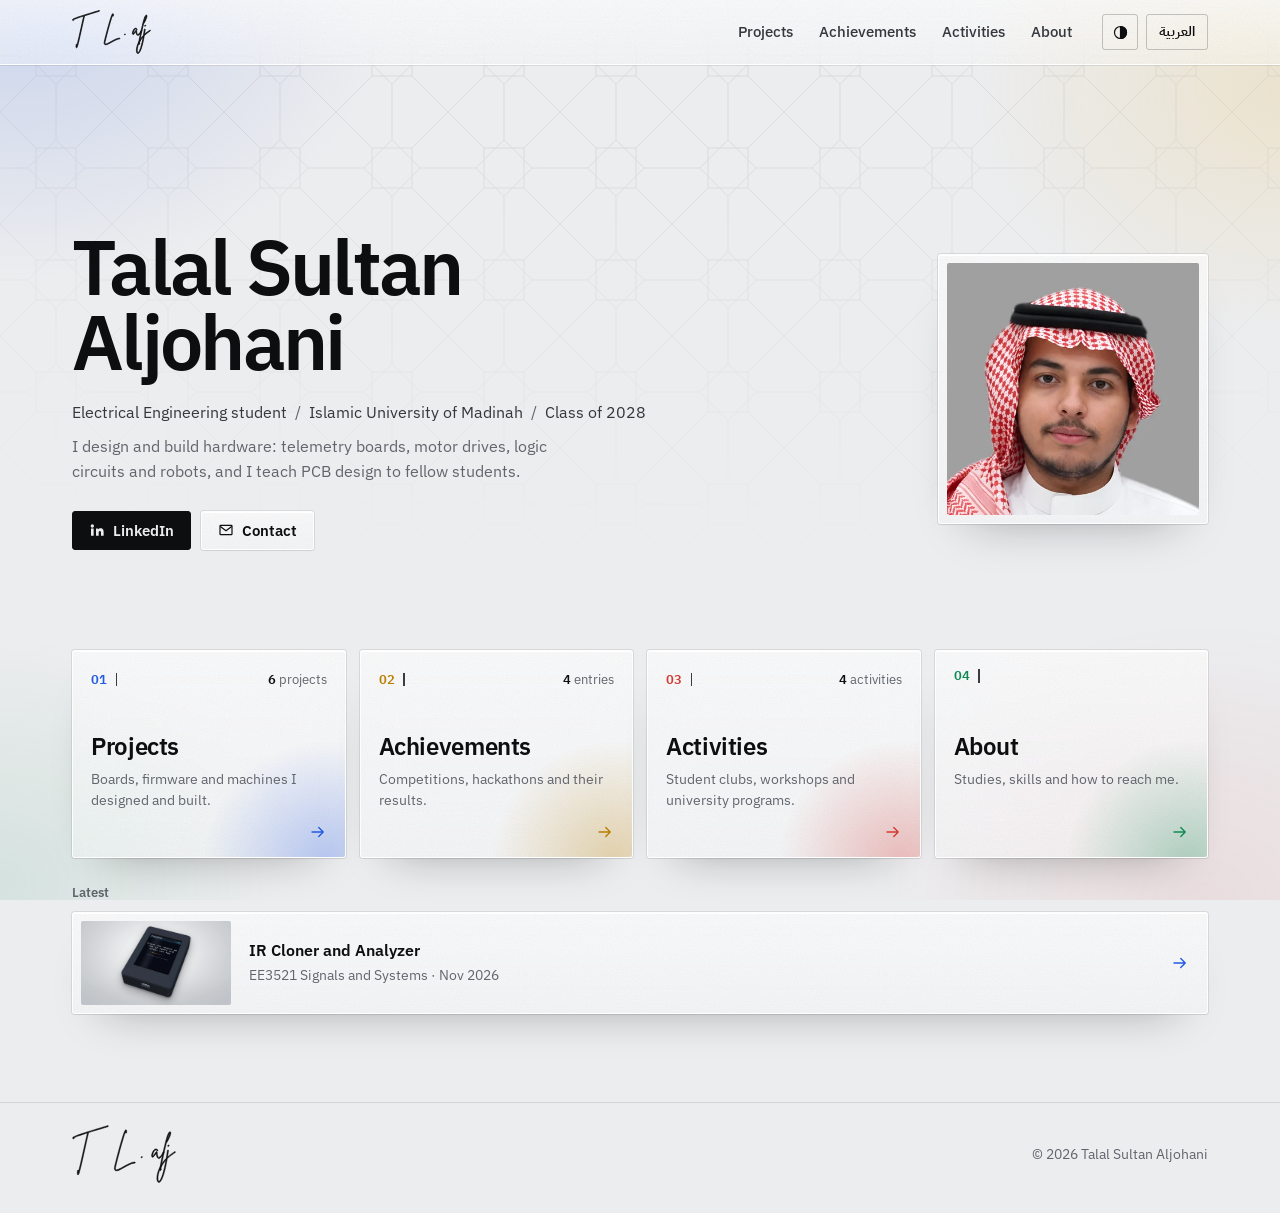
==== commit e71d47c9: "IR Cloner: product render as the cover instead of the TV photo" ====
--- a/index.html
+++ b/index.html
@@ -1025,7 +1025,7 @@
   <div class="wrap">
     <div class="vgrid">
       <a class="vcard" href="#ircloner" data-cat="project">
-        <span class="thumb cover" style="--bg:#000000"><img src="assets/img/ir-tv-on.webp" width="511" height="279" alt="" loading="lazy" style="object-position:50% 50%"></span>
+        <span class="thumb cover" style="--bg:#D9DBDE"><img src="assets/img/ir-product.webp" width="1600" height="900" alt="" loading="lazy" style="object-position:50% 50%"></span>
         <span class="v-info"><span class="v-text"><span class="v-cat c-project"><svg viewBox="0 0 24 24" fill="none" stroke="currentColor" stroke-width="2" stroke-linecap="round" aria-hidden="true"><rect x="6" y="6" width="12" height="12" rx="2"/><path d="M9 2.5V6M15 2.5V6M9 18v3.5M15 18v3.5M2.5 9H6M2.5 15H6M18 9h3.5M18 15h3.5"/></svg><span class="en">Project</span><span class="ar">مشروع</span></span><span class="v-title"><span class="en">IR Cloner and Analyzer</span><span class="ar">ناسخ ومحلّل إشارات الأشعة تحت الحمراء</span></span><span class="v-meta"><span class="en">EE3521 Signals and Systems · Nov 2026</span><span class="ar">EE3521 الإشارات والأنظمة · نوفمبر 2026</span></span></span></span>
       </a>
       <a class="vcard" href="#sima" data-cat="award">
@@ -1569,7 +1569,7 @@
 <article class="project watchpage activity k1" id="p-ircloner" aria-labelledby="t-ircloner">
   <div class="wrap watch">
     <div class="w-main">
-      <div class="player cover" style="--bg:#000000"><a class="frame" href="assets/img/ir-tv-on.webp"><img src="assets/img/ir-tv-on.webp" width="511" height="279" alt="The IR Cloner in hand, switching on an LG TV" data-alt-ar="جهاز ناسخ الأشعة تحت الحمراء في اليد وهو يشغّل تلفاز LG" style="object-position:50% 50%"></a></div>
+      <div class="player cover" style="--bg:#D9DBDE"><a class="frame" href="assets/img/ir-product.webp"><img src="assets/img/ir-product.webp" width="1600" height="900" alt="The IR Cloner in its 3D-printed case, showing the Capture screen (3D render)" data-alt-ar="جهاز ناسخ الأشعة تحت الحمراء داخل علبته المطبوعة وتظهر شاشة الالتقاط (مجسّم ثلاثي الأبعاد)" style="object-position:50% 50%"></a></div>
 
       <h3 class="p-title" id="t-ircloner"><span class="en">IR Cloner and Analyzer</span><span class="ar">ناسخ ومحلّل إشارات الأشعة تحت الحمراء</span></h3>
       <div class="w-row">
